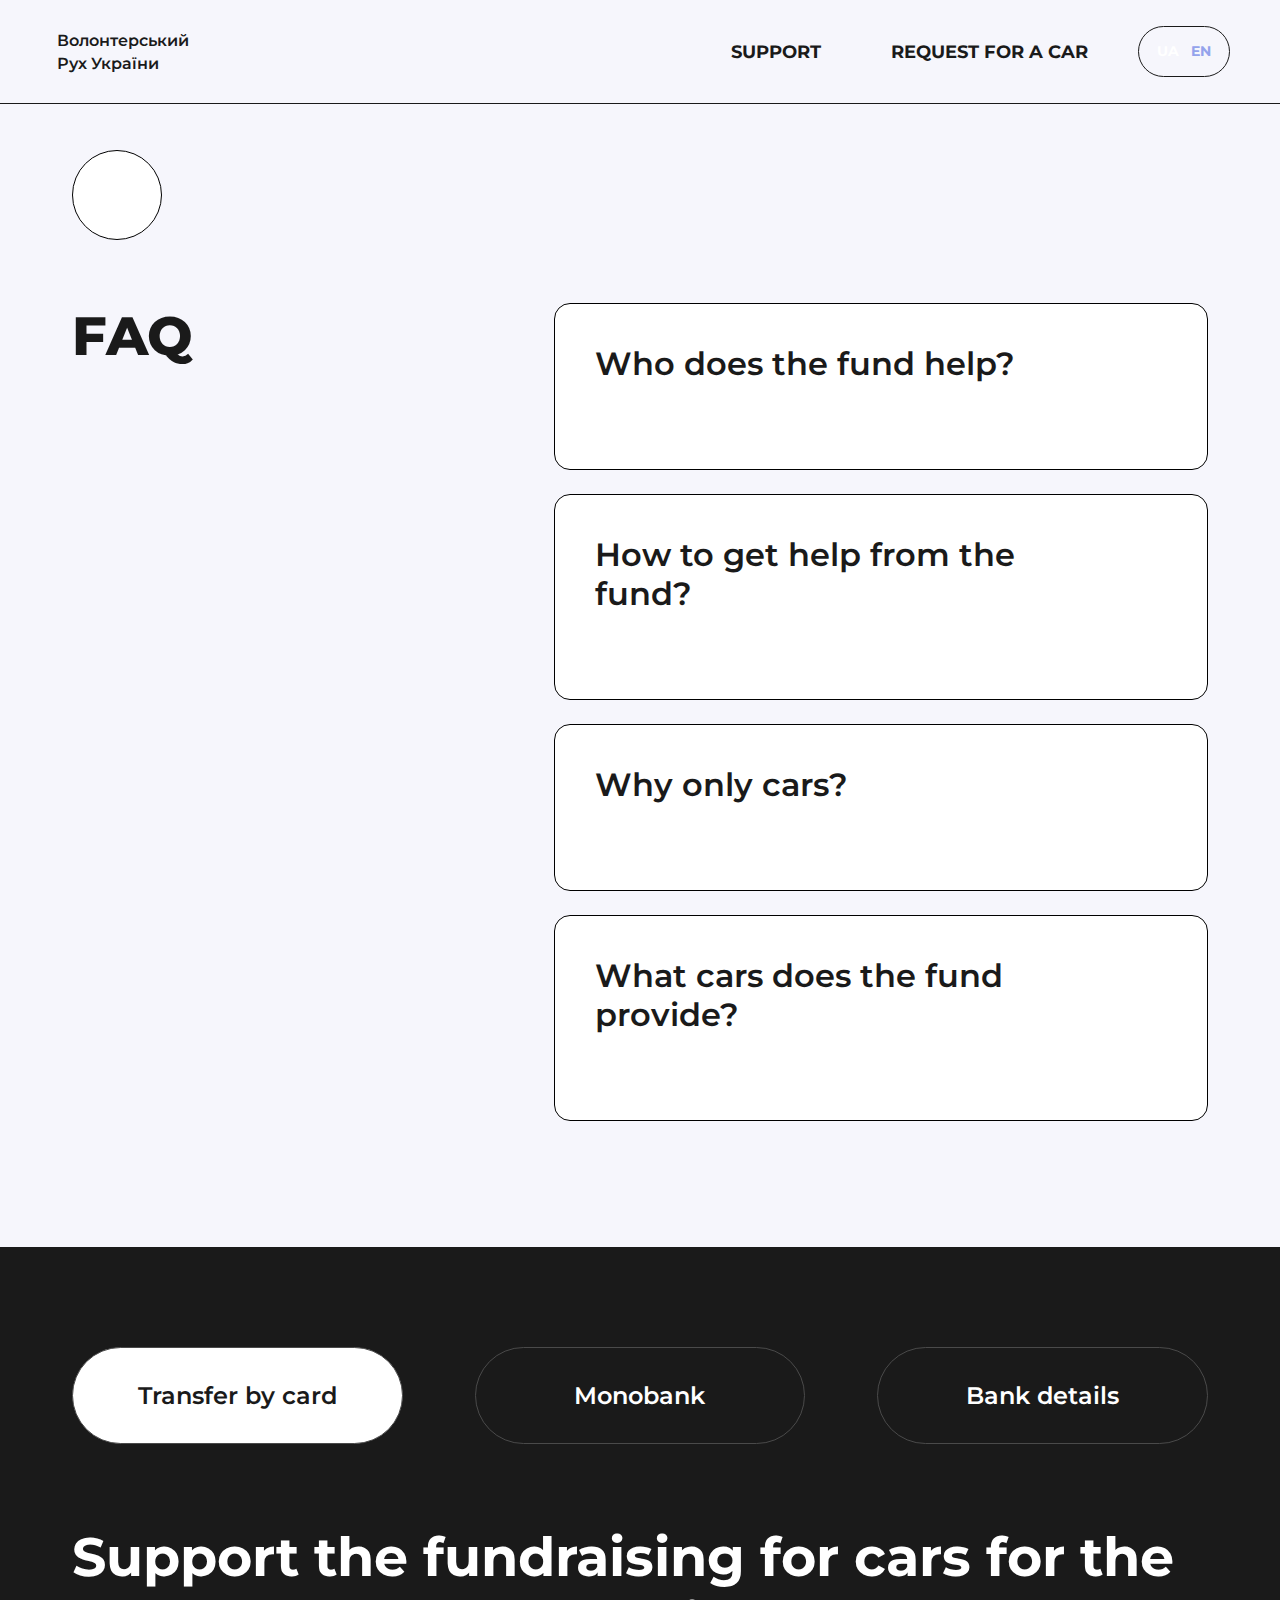
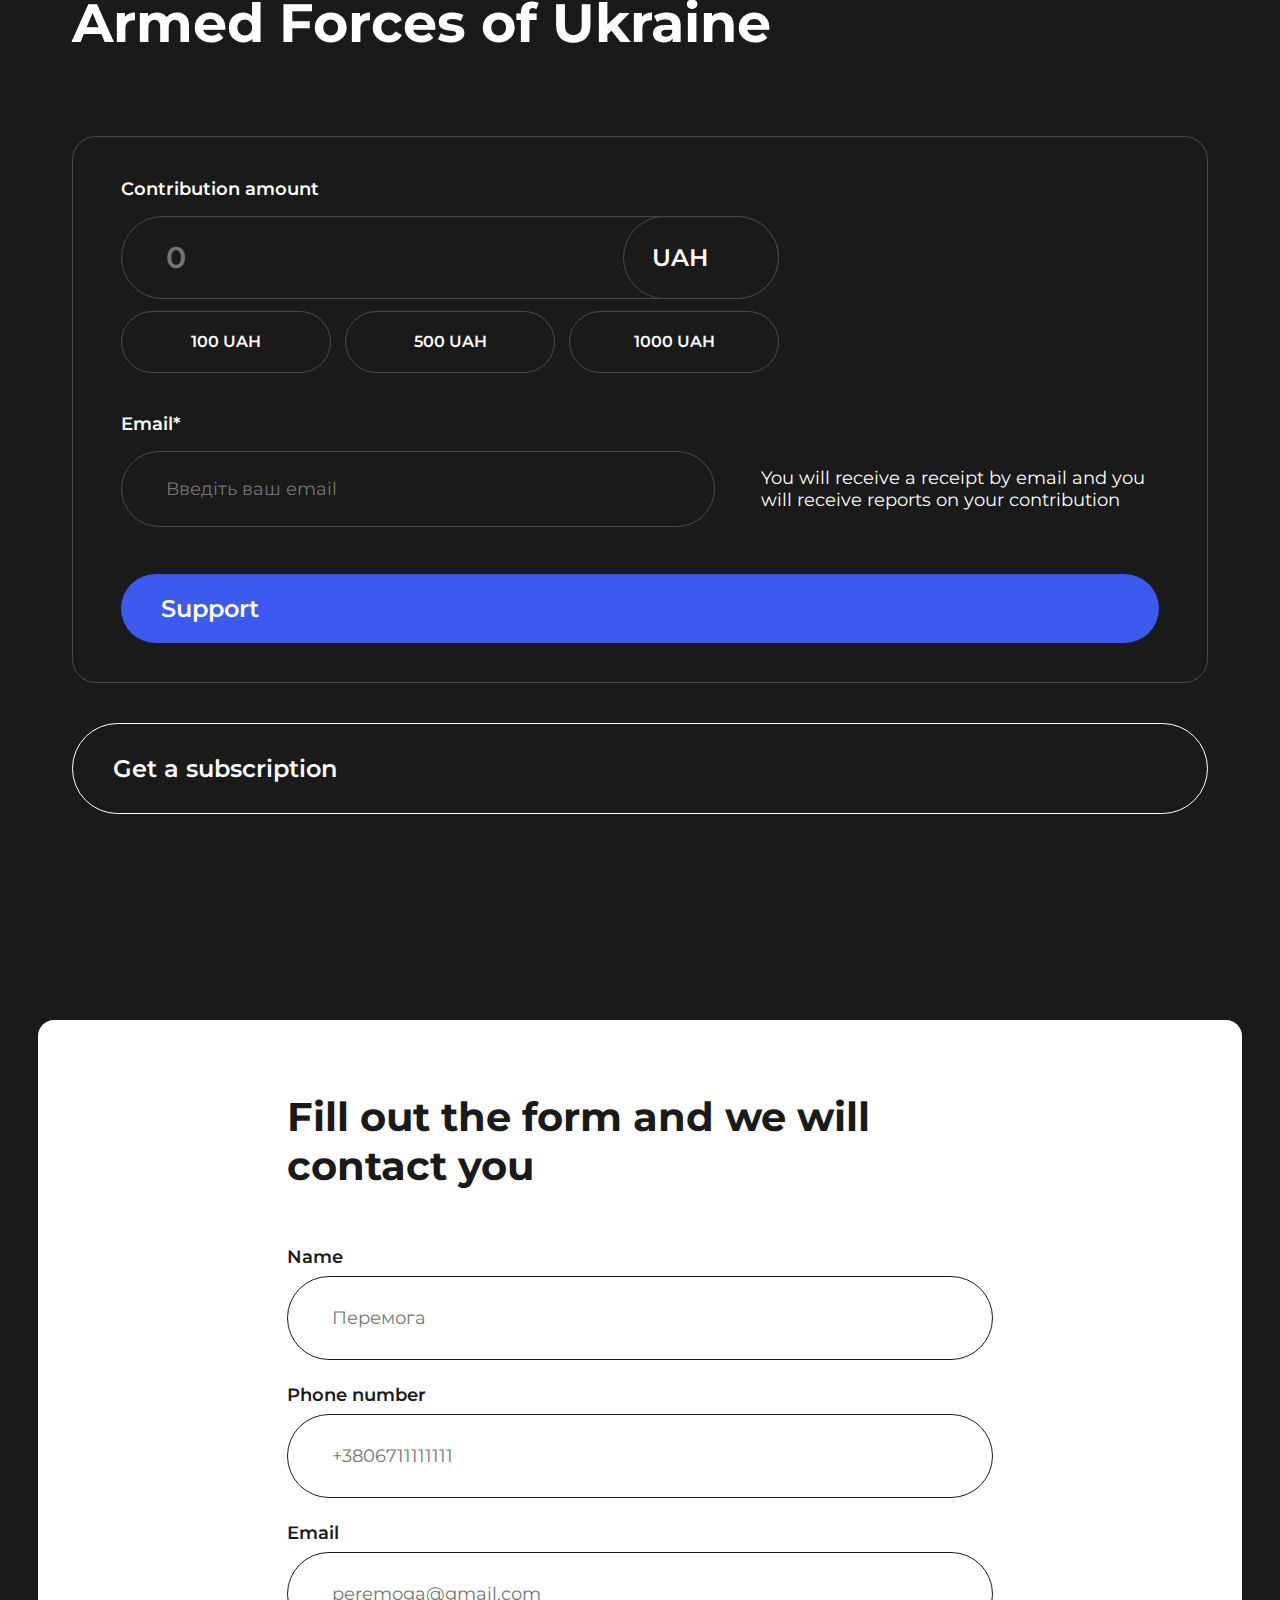
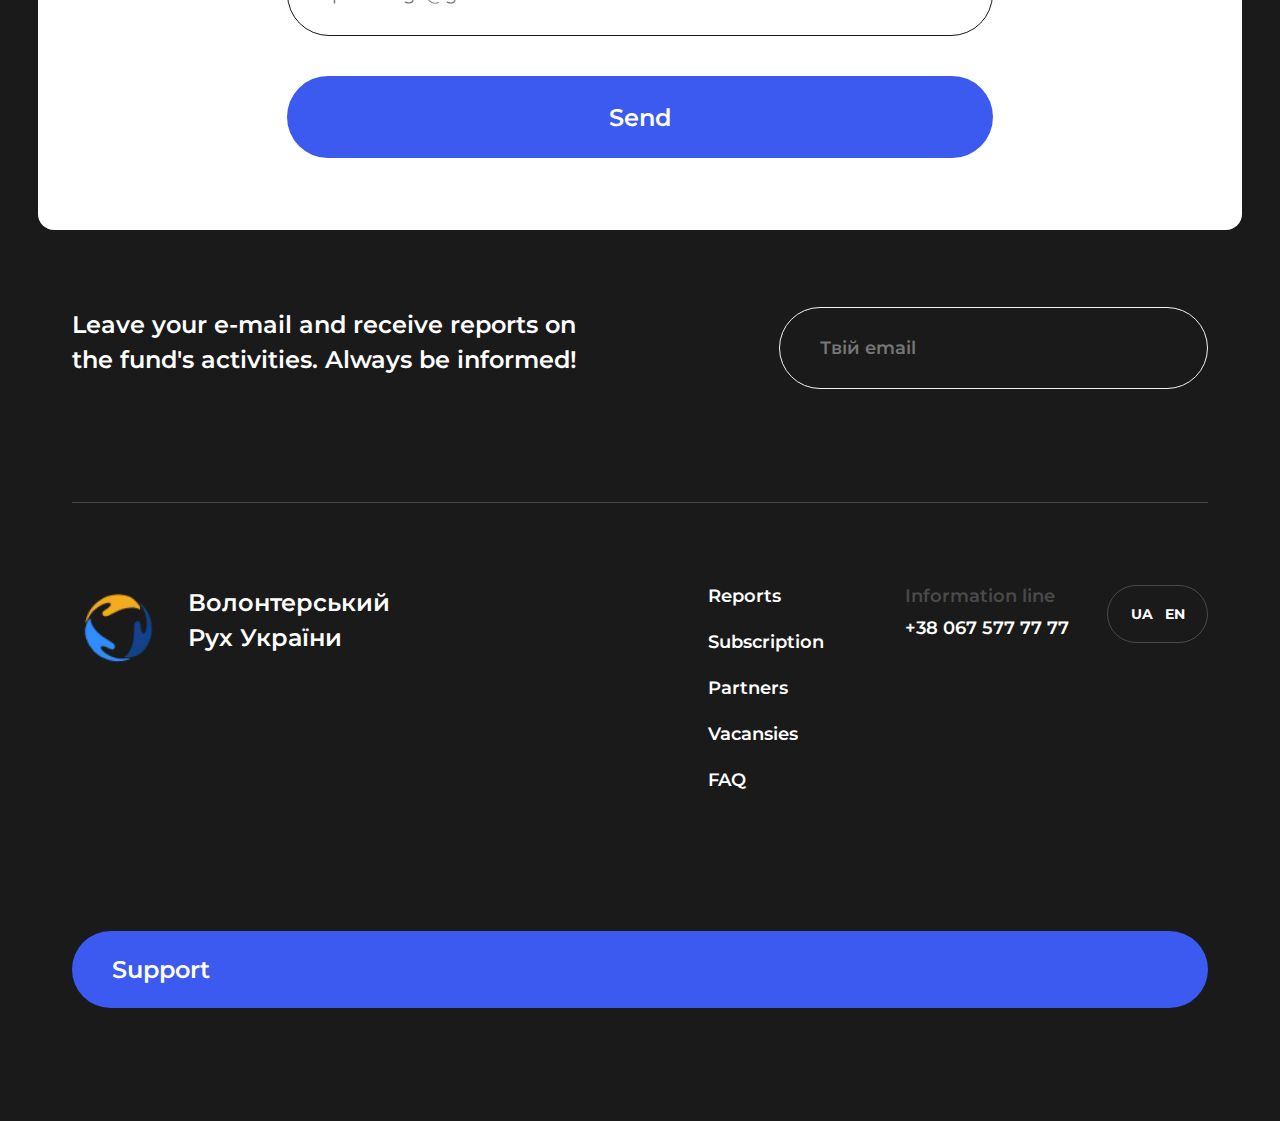
==== help.html @ 3b1e0bbc "Add files via upload" ====
<!DOCTYPE html>
<html lang="ru">

<head>
	<title data-lang="home_page-title">Волонтерський Рух України</title>
	<meta charset="UTF-8">
	<meta name="format-detection" content="telephone=no">
	<!-- <style>body{opacity: 0;}</style> -->
	<link rel="stylesheet" href="css/style.min.css?_v=20230625015823">

	<link rel="shortcut icon" href="logo.ico">
	<meta name="Волонтерський Рух України" content="Волонтерський Рух України, збір коштів на машини для ЗСУ">
	<meta name="viewport" content="width=device-width, initial-scale=1.0">
</head>


<body>
	<div class="wrapper">
		<header class="header-page">
			<div class="header-page__box">
				<div class="header__logo">
					<div class="header__logo-img"><a href="index.html"><picture><source srcset="img/logo.webp" type="image/webp"><img src="img/logo.png" alt=""></picture></a></div>
					<div class="header__logo-text">Волонтерський Рух України</div>
				</div>
				<ul class="header__nav">
					<li class="header__nav-item"><a href="index.html#donat" data-lang="help_page-17">Підтримати</a></li>
					<li class="header__nav-item avto"><a href="index.html#contact-form" data-lang="help_page-18">Запит на авто</a></li>
				</ul>
				<div class="header-page__btns">
					<button class="header__btns-btn header__btns-btn--active" data-btn="ukr">UA</button>
					<button class="header__btns-btn" data-btn="en">EN</button>
				</div>
			</div>
		</header>
		<main class="page">

			<section class="help">
				<div class="help__box">
					<button type="button" class="help__btn"><a href="index.html"><span class="_icon-arrow-left"></span></a></button>
					<div class="help__content">
						<div class="help__title title" data-lang="help_page-1">Часті запитання</div>
						<div data-spollers class="help__items spollers">
							<div class="spollers__item help__items-item">
								<button type="button" data-spoller class="spollers__title help__item-title">
									<p data-lang="help_page-2">Кому допомагає фонд?</p><span class="_icon-arrowicon"></span>
								</button>
								<div class="spollers__body help__item-info">
									<p class="help__item-text" data-lang="help_page-3">Фонд закуповує та передає авто військовим частинам ЗСУ. Також фонд забезпечує сервісний ремонт авто, що видає та надає
										безкоштовний технічний супровід та ремонт для кожного переданого автомобіля на сервісних станціях наших партнерів Української Автомобільної Групи «АВТОКРАФТ».</p>
									<a href="help.html#contact-form" class="help__item-link" data-lang="help_page-4">Подати запит на авто</a>
								</div>
							</div>

							<div class="spollers__item help__items-item">
								<button type="button" data-spoller class="spollers__title help__item-title">
									<p data-lang="help_page-5">Як отримати допомогу від фонду?</p><span class="_icon-arrowicon"></span>
								</button>
								<div class="spollers__body help__item-info">
									<p class="help__item-text" data-lang="help_page-6">Для того щоб отримати автівку для військової частини, вам необхідно заповнити форму зворотнього зв’язку.
										З вами зв’яжуться наші спеціалісти та опрацюють ваш запит</p>
									<a href="help.html#contact-form" class="help__item-link" data-lang="help_page-7">Подати запит на авто</a>
								</div>
							</div>

							<div class="spollers__item help__items-item">
								<button type="button" data-spoller class="spollers__title help__item-title">
									<p data-lang="help_page-8">Чому тільки авто?</p><span class="_icon-arrowicon"></span>
								</button>
								<div class="spollers__body help__item-info">
									<p class="help__item-text" data-lang="help_page-9">Авто відіграють дуже важливу роль на фронті. Завдяки нашим партнерам сервісним центрам, ми не тільки закуповуємо автомобілі,
										ми також проводимо ретельну перевірку їх технічного стану, виправляємо недоліки та перефарбовуємо. </p>
									<p class="help__item-text" data-lang="help_page-10">Для кожного переданого ЗСУ автомобіля ми забезпечуємо безкоштовний технічний супровід та ремонт на сервісних станціях наших
										партнерів Української Автомобільної Групи «АВТОКРАФТ».</p>
									<a href="help.html#donat" class="help__item-link" data-lang="help_page-11">Підтримати</a>
								</div>
							</div>

							<div class="spollers__item help__items-item">
								<button type="button" data-spoller class="spollers__title help__item-title">
									<p data-lang="help_page-12">Які авто надає фонд?</p><span class="_icon-arrowicon"></span>
								</button>
								<div class="spollers__body help__item-info">
									<p class="help__item-text" data-lang="help_page-13">Фонд закуповує позашляховики та мінібуси Hyundai. Наш партнер сервісний центр Hyundai у місті Дніпро видає автомобілі та забезпечує їх технічний супровід. </p>
									<p class="help__item-text" data-lang="help_page-14">В подальшому за вашої підтримки, ми плануємо масшабуватись та задіювати сервісні центри наших партнерів у містах Черкаси та Кропівницький.
										Так ми зможемо допомогти більшій кількості наших військових, забезпечивши іх автомобілями та безкоштовним технічним супровідом. </p>
									<a href="help.html#contact-form" class="help__item-link" data-lang="help_page-15">Подати запит на авто</a>
									<a href="help.html#donat" class="help__item-link" data-lang="help_page-16">Підтримати</a>
								</div>
							</div>
						</div>
					</div>
				</div>
			</section>

			<section class="donat">
				<div class="donat__box">
					<div data-tabs class="donat-tabs" id="donat">
						<nav data-tabs-titles class="donat-tabs__navigation">
							<button type="button" class="donat-tabs__title _tab-active" data-lang="home_page-43">Переказ карткою</button>
							<button type="button" class="donat-tabs__title" data-lang="home_page-44">Mono банка</button>
							<button type="button" class="donat-tabs__title" data-lang="home_page-45">Реквізити</button>
						</nav>
						<h3 class="donat-title title" data-lang="home_page-46">Підтримати збір на авто для ЗСУ</h3>
						<div data-tabs-body class="donat-tabs__content">
							<div class="donat-tabs__body tab">
								<div class="tab__card">
									<div class="tab__card-sum">
										<div class="card-sum">
											<label for="" class="tab__card-label" data-lang="home_page-47">Сума внеску</label>
											<div class="card-sum__donat">
												<div class="card-sum__input">
													<input type="text" placeholder="0" class="input">
													<div class="sum__input form-group">
														<div class="dropdown">
															<button class="sum__input-title btn dropdown__button">UAH </button>
															<span class="_icon-chevron-down sum__input-icon"></span>
															<ul class="sum__valuta hidden">
																<li class="sum__valuta-item dropdown__list-item" data-value="uah">UAH</li>
																<li class="sum__valuta-item dropdown__list-item" data-value="usd">USD</li>
																<li class="sum__valuta-item dropdown__list-item" data-value="eur">EUR</li>
															</ul>
															<input type="text" name="select-category" value="" class="dropdown__item-hidden">
														</div>
													</div>
												</div>
												<div class="card-sum__btns">
													<button type="button" class="card-sum__btn">100 UAH</button>
													<button type="button" class="card-sum__btn">500 UAH</button>
													<button type="button" class="card-sum__btn">1000 UAH</button>
												</div>
											</div>
										</div>
									</div>
									<form class="tab__card-mail">
										<label for="input-email" class="tab__card-label">Email*</label>
										<div class="card-mail">
											<input type="email" class="input" placeholder="Введіть ваш email" id="input-email" name="input-email">
											<div class="card-mail-text" data-lang="home_page-48">Вам надійде квитанція на email та ви будете отримувати звітності по вашому внеску</div>
										</div>
									</form>
									<button type="button" class="tab__card-btn btn-blue"><a data-lang="home_page-49" href="#">Підтримати</a><span class="_icon-arrowicon"></span></button>
								</div>
								<button type="button" class="tab__btn btn" id="subs"><a href="#" data-lang="home_page-50">Оформити підписку</a><span class="_icon-arrowicon"></span> </button>
							</div>

							<div class="donat-tabs__body tab">
								<div class="tab__card">
									<div class="tab__card-sum">
										<button type="button" class="tab__mono-btn btn"><a href="#" data-lang="home_page-51">Mono банка</a><span class="_icon-arrowicon"></span></button>
									</div>
									<form class="tab__card-mail">
										<label for="input-email" class="tab__card-label">Email*</label>
										<div class="card-mail">
											<input type="email" class="input" placeholder="Введіть ваш email" id="input-email" name="input-email">
											<div class="card-mail-text" data-lang="home_page-52">Вам надійде квитанція на email та ви будете отримувати звітності по вашому внеску</div>
										</div>
									</form>

								</div>
								<button type="button" class="tab__btn btn" id="subs"><a href="#" data-lang="home_page-53">Оформити підписку</a><span class="_icon-arrowicon"></span> </button>
							</div>

							<div class="donat-tabs__body tab">
								<div class="tab__card invoice">
									<div class="invoice-title" data-lang="home_page-54">Реквізити в Україні</div>
									<ul class="invoice-list list">
										<li class="list-item"><span class="list-item-title">Отримувач: </span>Благодійний фонд «Волонтерський Рух україни» </li>
										<li class="list-item"><span class="list-item-title">Адреса отримувача: </span>Одеса 65039, пр.Гагаріна, 12а, офіс 110</li>
										<li class="list-item"><span class="list-item-title">ЄДРПОУ: </span> 45019226</li>
										<li class="list-item"><span class="list-item-title">IBAN UAH:</span></li>
										<li class="list-item">
											<span class="list-item-title bank">АТ КБ «ПРИВАТБАНК»</span>
											<div class="list-item-text"> UA633052990000026005014933699<span class="_icon-copy"></span></div>
										</li>
										<li class="list-item">
											<span class="list-item-title bank">АТ «Універсал банк»</span>
											<div class="list-item-text">UA103220010000026004170000618 <span class="_icon-copy"></span></div>
										</li>
										<li class="list-item">
											<span class="list-item-title bank">АТ «ПУМБ»</span>
											<div class="list-item-text">UA873348510000000026000204673
												<span class="_icon-copy"></span>
											</div>
										</li>
									</ul>
								</div>

								<div class="tab__card invoice">
									<div class="invoice-title" data-lang="home_page-55">Перекази в іноземній валюті</div>
									<ul class="invoice-list list">
										<li class="list-item"><span class="list-item-title">Account holder: </span> CHARITABLE FUND "VOLUNTEER MOVEMENT OF UKRAINE" </li>
										<li class="list-item"><span class="list-item-title">Account holder address: </span> 110 office,12А Gagarina avenue, Odesa, 65039, Ukraine</li>
										<li class="list-item">
											<span class="list-item-title">IBAN: </span>
											<div class="list-item-text">UA443052990000026006034918626 <span class="_icon-copy"></span></div>
										</li>
										<li class="list-item"><span class="list-item-title">Bank name: </span>JSC CB "PRIVATBANK"</li>
										<li class="list-item"><span class="list-item-title">Bank address: </span>1D HRUSHEVSKOHO STR., KYIV, 01001, UKRAINE</li>
										<li class="list-item"><span class="list-item-title">SWIFT: </span>PBANUA2X</li>
									</ul>
								</div>

							</div>
						</div>
					</div>
				</div>
			</section>


			<section class="contact-form">
				<div class="contact-form__box" id="contact-form">
					<div class="contact-form__title" data-lang="home_page-56">Заповнюйте форму і ми з вами зв’яжемось</div>
					<div class="contact-form__content">
						<div class="contact-form__item contact-item">
							<label for="" class="tab__card-label contact-item__label" data-lang="home_page-57">Ім’я</label>
							<input type="text" placeholder="Перемога" class="contact-item__input input" name="contact-item__name">
						</div>
						<div class="contact-form__item contact-item">
							<label for="" class="tab__card-label contact-item__label" data-lang="home_page-58">Номер телефону</label>
							<input type="tel" placeholder="+3806711111111" class="contact-item__input input" name="contact-item__tel">
						</div>
						<div class="contact-form__item contact-item">
							<label for="" class="tab__card-label contact-item__label">Email</label>
							<input type="email" placeholder="peremoga@gmail.com" class="contact-item__input input" name="contact-item__email">
						</div>
					</div>
					<button type="button" class="contact-form__btn" data-modal data-lang="home_page-59">Надіслати</button>
				</div>
			</section>
		</main>
		<footer class="footer">
			<div class="footer__box">
				<div class="footer__form" id="report">
					<div class="footer__form-text" data-lang="home_page-60">Залишай свою електронну пошту та отримуй звітність про діяльність фонду. Будь завжди в курсі !</div>
					<form class="footer__form-input">
						<input autocomplete="off" type="email" name="form-footer" data-error="Помилка" placeholder="Твій email" class="input">
						<button type="button" class="footer__form-btn"><span class="_icon-arrowicon"></span></button>
					</form>
				</div>
				<div class="footer__content">
					<div class="footer__logo">
						<div class="footer__logo-img"><a href="index.html"><picture><source srcset="img/logo1.webp" type="image/webp"><img src="img/logo1.png" alt="логотип Волонтерський Рух України"></picture></a></div>
						<div class="footer__logo-text">Волонтерський Рух України</div>
					</div>
					<div class="footer__lists">
						<ul class="footer__list">
							<li class="footer__list-item"><a data-lang="home_page-61" href="index.html#report">Звітність</a></li>
							<li class="footer__list-item"><a data-lang="home_page-62" href="index.html#subs">Підписка</a></li>
							<li class="footer__list-item"><a data-lang="home_page-63" href="partners.html">Партнери</a></li>
							<li class="footer__list-item"><a data-lang="home_page-64" href="vacancy.html">Вакансії</a></li>
							<li class="footer__list-item"><a data-lang="home_page-65" href="help.html">Часті запитання</a> </li>
						</ul>
						<ul class="footer__list">
							<li class="footer__list-info" data-lang="home_page-66">Інформаційна лінія</li>
							<li class="footer__list-tel">+38 067 577 77 77</li>
						</ul>
					</div>
					<div class="footer__btns btn">
						<button class="footer__btns-btn header__btns-btn--active" data-btn="ukr">UA</button>
						<button class="footer__btns-btn" data-btn="en">EN</button>
					</div>
				</div>
				<button class="footer__btn-main btn"><a data-lang="home_page-67" href="index.html#donat">Підтримати</a><span class="_icon-arrowicon"></span></button>
			</div>
		</footer>
	</div>





	<div class="modal">
		<div class="modal__wrapper">
			<button data-close type="button" class="modal__close">&times;</button>
			<!---<div data-close class="modal__close">&times;</div>--->
			<div class="modal__text">
				<p data-lang="home_page-68">Дякуємо, що залишили запит на нашому сайті. Очікуйте, найближчим часом з вами зв’яжуться.</p>
				<p data-lang="home_page-69">Все буде Україна!</p>
			</div>
			<button data-close type="button" class="modal__btn btn-blue"><a href="index.html#donat" data-lang="home_page-70">Підтримати збір</a><span class="_icon-arrowicon"></span></button>
		</div>
	</div>
	<script src="js/app.min.js?_v=20230625015823"></script>
</body>

</html>
---- css/style.min.css ----
@charset "UTF-8";@import url(https://fonts.googleapis.com/css?family=Montserrat:regular,500,600,700,800,900);@font-face{font-family:icomoon;font-display:swap;src:url(../fonts/icomoon.woff2) format("woff2"),url(../fonts/icomoon.woff) format("woff");font-weight:400;font-style:normal}[class*=_icon-]:before{font-family:icomoon;font-style:normal;font-weight:400;font-variant:normal;text-transform:none;line-height:1;-webkit-font-smoothing:antialiased;-moz-osx-font-smoothing:grayscale}[class*=_icon-]:before{display:block}@font-face{font-family:icomoon;src:url(fonts/icomoon.eot?kvaiyr);src:url(fonts/icomoon.eot?kvaiyr#iefix) format("embedded-opentype"),url(fonts/icomoon.ttf?kvaiyr) format("truetype"),url(fonts/icomoon.woff?kvaiyr) format("woff"),url(fonts/icomoon.svg?kvaiyr#icomoon) format("svg");font-weight:400;font-style:normal;font-display:block}[class*=" icon-"],[class^=icon-]{font-family:icomoon!important;speak:never;font-style:normal;font-weight:400;font-variant:normal;text-transform:none;line-height:1;-webkit-font-smoothing:antialiased;-moz-osx-font-smoothing:grayscale}._icon-arrow-left:before{content:"\e907";font-weight:600;font-size:40px}._icon-map-icon .path1:before{content:"\e905";color:#212121}._icon-map-icon .path2:before{content:"\e906";margin-left:-.900390625em;color:#fff}._icon-arrow-right:before{content:"\e903";font-weight:600;font-size:40px}._icon-copy:before{content:"\e904";color:#3c59f0}._icon-chevron-down:before{content:"\e902"}._icon-arrowicon:before{content:"\e900";font-size:28px;font-weight:600;pointer-events:none}*{padding:0;margin:0;border:0}*,:after,:before{-webkit-box-sizing:border-box;box-sizing:border-box}body,html{height:100%;min-width:320px}body{color:#1a1a1a;line-height:1;font-family:Montserrat;font-size:1.25rem;-ms-text-size-adjust:100%;-moz-text-size-adjust:100%;-webkit-text-size-adjust:100%;-webkit-font-smoothing:antialiased;-moz-osx-font-smoothing:grayscale}button,input,textarea{font-family:Montserrat;font-size:inherit}button{cursor:pointer;color:inherit;background-color:inherit}a{color:inherit}a:link,a:visited{text-decoration:none}a:hover{text-decoration:none}ul li{list-style:none}img{vertical-align:top}h1,h2,h3,h4,h5,h6{font-weight:inherit;font-size:inherit}.lock body{overflow:hidden;-ms-touch-action:none;touch-action:none}.wrapper{min-height:100%;display:-webkit-box;display:-ms-flexbox;display:flex;-webkit-box-orient:vertical;-webkit-box-direction:normal;-ms-flex-direction:column;flex-direction:column;overflow:hidden}.wrapper>main{-webkit-box-flex:1;-ms-flex:1 1 auto;flex:1 1 auto}.wrapper>*{min-width:0}[class*=__container]{max-width:73.125rem;-webkit-box-sizing:content-box;box-sizing:content-box;margin:0 auto;padding:0 .9375rem}.tabs__navigation{display:-webkit-box;display:-ms-flexbox;display:flex}.tabs__title{border:1px solid #eee;padding:.625rem .9375rem;border-radius:.3125rem}.tabs__title._tab-active{border:1px solid #000}.tabs__content{border:1px solid #eee;padding:.625rem .9375rem}[class*=-ibg]{position:relative}[class*=-ibg] img{position:absolute;width:100%;height:100%;top:0;left:0;-o-object-fit:cover;object-fit:cover}[class*=-ibg_contain] img{-o-object-fit:contain;object-fit:contain}.btn{border-radius:72px;display:-webkit-box;display:-ms-flexbox;display:flex;-webkit-box-pack:justify;-ms-flex-pack:justify;justify-content:space-between;-webkit-box-align:center;-ms-flex-align:center;align-items:center}.btn a{width:100%;font-weight:600;text-align:left;display:block}.btn img{display:block}.btn-blue{padding:20px 40px;border-radius:72px;display:-webkit-box;display:-ms-flexbox;display:flex;-webkit-box-pack:justify;-ms-flex-pack:justify;justify-content:space-between;-webkit-box-align:center;-ms-flex-align:center;align-items:center;background-color:#3c59f0;color:#fff;-webkit-transition:all ease .3s;-o-transition:all ease .3s;transition:all ease .3s}.btn-blue:hover{background:#fff;border:1px solid #3c59f0;color:#3c59f0}.btn-blue a{width:100%;text-align:left;font-weight:600;display:block}.btn-blue img{display:block}.input{background-color:#1a1a1a;border:1px solid #f3f3f3;border-radius:4.5rem;font-weight:600;font-size:1.125rem;line-height:1.375rem;color:#4a4a4a}.input:focus{border-color:#fff;color:#fff}.contact-item__input:focus{color:#3c59f0}.text{font-weight:500;font-size:24px;line-height:35px}.title{font-weight:700;line-height:66px}@supports (font-size:clamp(2.25rem ,1.8409090909rem + 2.0454545455vw ,3.375rem)){.title{font-size:clamp(2.25rem ,1.8409090909rem + 2.0454545455vw ,3.375rem)}}@supports not (font-size:clamp(2.25rem ,1.8409090909rem + 2.0454545455vw ,3.375rem)){.title{font-size:calc(2.25rem + 1.125 * (100vw - 20rem)/ 55)}}.hidden{display:none}.header{z-index:2;color:#fff}.header__box{max-width:1440px;height:104px;margin:0 auto;display:-ms-grid;display:grid;-ms-grid-columns:26.2% 58.8% 15%;grid-template-columns:26.2% 58.8% 15%;-webkit-box-align:center;-ms-flex-align:center;align-items:center;border-bottom:1px solid #fff}.header__logo{display:-webkit-box;display:-ms-flexbox;display:flex;-webkit-box-align:center;-ms-flex-align:center;align-items:center}@supports (padding-left:clamp(0.625rem ,-1.1940298507rem + 4.8507462687vw ,4.6875rem)){.header__logo{padding-left:clamp(.625rem ,-1.1940298507rem + 4.8507462687vw ,4.6875rem)}}@supports not (padding-left:clamp(0.625rem ,-1.1940298507rem + 4.8507462687vw ,4.6875rem)){.header__logo{padding-left:calc(.625rem + 4.0625 * (100vw - 37.5rem)/ 83.75)}}.header__logo-text{width:9.5625rem;margin-left:.875rem;font-weight:600;font-size:1rem;line-height:1.4375rem}.header__btns{display:-webkit-box;display:-ms-flexbox;display:flex;border:1px solid #fff;border-radius:32px;-ms-grid-column-align:center;justify-self:center;padding:1rem 1.125rem;gap:12px}.header__btns-btn{font-weight:700;font-size:.875rem;line-height:1.0625rem;color:#94a3ec}.header__nav{display:-webkit-inline-box;display:-ms-inline-flexbox;display:inline-flex;-ms-grid-column-align:end;justify-self:end;gap:4.375rem}.header__nav-item{font-weight:700;font-size:1.125rem;line-height:1.375rem;text-transform:uppercase}.header__btns-btn--active{color:#fff}.footer{background-color:#1a1a1a}.footer__box{max-width:1440px;margin:0 auto;color:#fff}@supports (padding-left:clamp(1.5rem ,0.4090909091rem + 5.4545454545vw ,4.5rem)){.footer__box{padding-left:clamp(1.5rem ,.4090909091rem + 5.4545454545vw ,4.5rem)}}@supports not (padding-left:clamp(1.5rem ,0.4090909091rem + 5.4545454545vw ,4.5rem)){.footer__box{padding-left:calc(1.5rem + 3 * (100vw - 20rem)/ 55)}}@supports (padding-right:clamp(1.5rem ,0.4090909091rem + 5.4545454545vw ,4.5rem)){.footer__box{padding-right:clamp(1.5rem ,.4090909091rem + 5.4545454545vw ,4.5rem)}}@supports not (padding-right:clamp(1.5rem ,0.4090909091rem + 5.4545454545vw ,4.5rem)){.footer__box{padding-right:calc(1.5rem + 3 * (100vw - 20rem)/ 55)}}@supports (padding-bottom:clamp(4.375rem ,3.3977272727rem + 4.8863636364vw ,7.0625rem)){.footer__box{padding-bottom:clamp(4.375rem ,3.3977272727rem + 4.8863636364vw ,7.0625rem)}}@supports not (padding-bottom:clamp(4.375rem ,3.3977272727rem + 4.8863636364vw ,7.0625rem)){.footer__box{padding-bottom:calc(4.375rem + 2.6875 * (100vw - 20rem)/ 55)}}.footer__form{padding-bottom:7.0625rem;display:-webkit-box;display:-ms-flexbox;display:flex;-webkit-box-pack:justify;-ms-flex-pack:justify;justify-content:space-between;border-bottom:1px solid #4a4a4a}@supports (gap:clamp(1.875rem ,-5.2875rem + 19.1vw ,13.8125rem)){.footer__form{gap:clamp(1.875rem ,-5.2875rem + 19.1vw ,13.8125rem)}}@supports not (gap:clamp(1.875rem ,-5.2875rem + 19.1vw ,13.8125rem)){.footer__form{gap:calc(1.875rem + 11.9375 * (100vw - 37.5rem)/ 62.5)}}.footer__form-text{max-width:547px;font-weight:600;font-size:1.5rem;line-height:2.1875rem;-webkit-box-flex:1;-ms-flex:1 60%;flex:1 60%}.footer__form-input{-webkit-box-flex:1;-ms-flex:1 40%;flex:1 40%;-ms-flex-item-align:end;-ms-grid-row-align:end;align-self:end;position:relative}.footer__form-input input{width:100%;padding:1.8125rem 0 1.8125rem 2.5rem}.footer__form-btn{position:absolute;top:25px;right:32px}.footer__content{margin-top:82px;margin-bottom:116px;display:-ms-grid;display:grid;-ms-grid-columns:56% 31.8% auto;grid-template-columns:56% 31.8% auto}.footer__logo{display:-webkit-box;display:-ms-flexbox;display:flex}.footer__logo-text{width:12.75rem;margin-left:1.5625rem;font-weight:600;font-size:1.5rem;line-height:2.1875rem}.footer__logo-img{width:5.6875rem}.footer__logo-img img{width:100%}.footer__lists{display:-webkit-box;display:-ms-flexbox;display:flex;-webkit-box-pack:justify;-ms-flex-pack:justify;justify-content:space-between}.footer__list{font-weight:600;font-size:1.125rem;line-height:1.375rem}.footer__list-item{margin-bottom:1.5rem}.footer__list-info{margin-bottom:10px;color:#4a4a4a}.footer__btns{width:101px;height:58px;border:1px solid #4a4a4a;-webkit-box-pack:center;-ms-flex-pack:center;justify-content:center;gap:12px;-ms-grid-column-align:end;justify-self:end}.footer__btns-btn{font-weight:700;font-size:14px;line-height:17px;text-transform:uppercase}.footer__btn-main{width:100%;padding:24px 40px;background-color:#3c59f0;font-size:24px;line-height:29px;-webkit-transition:all ease .3s;-o-transition:all ease .3s;transition:all ease .3s}.footer__btn-main:hover{background:#fff;border:1px solid #3c59f0;color:#3c59f0}.main{background:-webkit-gradient(linear,left top,left bottom,from(#3c59f0),color-stop(68.13%,#a9b6f7),to(#ffe895));background:-o-linear-gradient(top,#3c59f0 0,#a9b6f7 68.13%,#ffe895 100%);background:linear-gradient(180deg,#3c59f0 0,#a9b6f7 68.13%,#ffe895 100%);margin-top:-104px;color:#fff}.main__box{max-width:1440px;margin:0 auto;padding-top:166px;padding-bottom:160px}@supports (padding-left:clamp(1.5rem ,0.4090909091rem + 5.4545454545vw ,4.5rem)){.main__box{padding-left:clamp(1.5rem ,.4090909091rem + 5.4545454545vw ,4.5rem)}}@supports not (padding-left:clamp(1.5rem ,0.4090909091rem + 5.4545454545vw ,4.5rem)){.main__box{padding-left:calc(1.5rem + 3 * (100vw - 20rem)/ 55)}}@supports (padding-right:clamp(1.5rem ,0.4090909091rem + 5.4545454545vw ,4.5rem)){.main__box{padding-right:clamp(1.5rem ,.4090909091rem + 5.4545454545vw ,4.5rem)}}@supports not (padding-right:clamp(1.5rem ,0.4090909091rem + 5.4545454545vw ,4.5rem)){.main__box{padding-right:calc(1.5rem + 3 * (100vw - 20rem)/ 55)}}.main__title{font-weight:800;margin:62px 0 28px;text-transform:uppercase;-webkit-animation-name:first;animation-name:first;-webkit-animation-duration:2s;animation-duration:2s;-webkit-animation-timing-function:ease;animation-timing-function:ease;position:relative}@supports (font-size:clamp(3.375rem ,1.9204545455rem + 7.2727272727vw ,7.375rem)){.main__title{font-size:clamp(3.375rem ,1.9204545455rem + 7.2727272727vw ,7.375rem)}}@supports not (font-size:clamp(3.375rem ,1.9204545455rem + 7.2727272727vw ,7.375rem)){.main__title{font-size:calc(3.375rem + 4 * (100vw - 20rem)/ 55)}}@supports (line-height:clamp(4.125rem ,2.3522727273rem + 8.8636363636vw ,9rem)){.main__title{line-height:clamp(4.125rem ,2.3522727273rem + 8.8636363636vw ,9rem)}}@supports not (line-height:clamp(4.125rem ,2.3522727273rem + 8.8636363636vw ,9rem)){.main__title{line-height:calc(4.125rem + 4.875 * (100vw - 20rem)/ 55)}}.main__content{max-width:1296px;margin:0 auto;display:-ms-grid;display:grid;-ms-grid-columns:1fr 1fr;grid-template-columns:1fr 1fr}.main__info{font-weight:600;font-size:28px;line-height:37px;display:-ms-grid;display:grid}.main__info-text{font-weight:600;font-size:28px;line-height:37px;-webkit-animation-name:second;animation-name:second;-webkit-animation-duration:2s;animation-duration:2s;-webkit-animation-timing-function:ease;animation-timing-function:ease;position:relative}.main__info-btn{-ms-flex-item-align:end;-ms-grid-row-align:end;align-self:end;text-align:start;padding:1.6875rem 2.5rem;background-color:#1a1a1a}.main__info-btn:hover{background:#f6f6fc;color:#3c59f0}.main__info-btn a{font-size:1.625rem;line-height:2rem}.main__img{max-width:609px;margin-top:6.875rem;margin-left:-114px}.main__img img{width:100%;opacity:.2}@-webkit-keyframes first{0%{left:-100%}100%{left:0}}@keyframes first{0%{left:-100%}100%{left:0}}@-webkit-keyframes second{0%{right:-100%}100%{right:0}}@keyframes second{0%{right:-100%}100%{right:0}}.info{margin-top:-37px;background:#f6f6fc;border-radius:40px 40px 0 0}.info__box{max-width:1440px;margin:0 auto;font-weight:500;line-height:37px;display:-webkit-box;display:-ms-flexbox;display:flex;-webkit-box-pack:justify;-ms-flex-pack:justify;justify-content:space-between}@supports (padding-left:clamp(1.5rem ,0.4090909091rem + 5.4545454545vw ,4.5rem)){.info__box{padding-left:clamp(1.5rem ,.4090909091rem + 5.4545454545vw ,4.5rem)}}@supports not (padding-left:clamp(1.5rem ,0.4090909091rem + 5.4545454545vw ,4.5rem)){.info__box{padding-left:calc(1.5rem + 3 * (100vw - 20rem)/ 55)}}@supports (padding-right:clamp(1.5rem ,0.4090909091rem + 5.4545454545vw ,4.5rem)){.info__box{padding-right:clamp(1.5rem ,.4090909091rem + 5.4545454545vw ,4.5rem)}}@supports not (padding-right:clamp(1.5rem ,0.4090909091rem + 5.4545454545vw ,4.5rem)){.info__box{padding-right:calc(1.5rem + 3 * (100vw - 20rem)/ 55)}}@supports (padding-top:clamp(4rem ,1.2954545455rem + 13.5227272727vw ,11.4375rem)){.info__box{padding-top:clamp(4rem ,1.2954545455rem + 13.5227272727vw ,11.4375rem)}}@supports not (padding-top:clamp(4rem ,1.2954545455rem + 13.5227272727vw ,11.4375rem)){.info__box{padding-top:calc(4rem + 7.4375 * (100vw - 20rem)/ 55)}}@supports (padding-bottom:clamp(5.375rem ,2.7159090909rem + 13.2954545455vw ,12.6875rem)){.info__box{padding-bottom:clamp(5.375rem ,2.7159090909rem + 13.2954545455vw ,12.6875rem)}}@supports not (padding-bottom:clamp(5.375rem ,2.7159090909rem + 13.2954545455vw ,12.6875rem)){.info__box{padding-bottom:calc(5.375rem + 7.3125 * (100vw - 20rem)/ 55)}}@supports (font-size:clamp(1rem ,0.8181818182rem + 0.9090909091vw ,1.5rem)){.info__box{font-size:clamp(1rem ,.8181818182rem + .9090909091vw ,1.5rem)}}@supports not (font-size:clamp(1rem ,0.8181818182rem + 0.9090909091vw ,1.5rem)){.info__box{font-size:calc(1rem + .5 * (100vw - 20rem)/ 55)}}.info__name-title{max-width:636px;margin-bottom:56px;font-weight:800}@supports (font-size:clamp(2.25rem ,1.8409090909rem + 2.0454545455vw ,3.375rem)){.info__name-title{font-size:clamp(2.25rem ,1.8409090909rem + 2.0454545455vw ,3.375rem)}}@supports not (font-size:clamp(2.25rem ,1.8409090909rem + 2.0454545455vw ,3.375rem)){.info__name-title{font-size:calc(2.25rem + 1.125 * (100vw - 20rem)/ 55)}}@supports (line-height:clamp(2.75rem ,2.25rem + 2.5vw ,4.125rem)){.info__name-title{line-height:clamp(2.75rem ,2.25rem + 2.5vw ,4.125rem)}}@supports not (line-height:clamp(2.75rem ,2.25rem + 2.5vw ,4.125rem)){.info__name-title{line-height:calc(2.75rem + 1.375 * (100vw - 20rem)/ 55)}}.info__about{max-width:526px}.info__about-btn{width:100%;margin-top:64px}.partners{background-color:#1a1a1a}.partners__box{max-width:1440px;margin:0 auto;color:#fff;padding-top:83px}@supports (padding-left:clamp(1.5rem ,0.4090909091rem + 5.4545454545vw ,4.5rem)){.partners__box{padding-left:clamp(1.5rem ,.4090909091rem + 5.4545454545vw ,4.5rem)}}@supports not (padding-left:clamp(1.5rem ,0.4090909091rem + 5.4545454545vw ,4.5rem)){.partners__box{padding-left:calc(1.5rem + 3 * (100vw - 20rem)/ 55)}}@supports (padding-right:clamp(1.5rem ,0.4090909091rem + 5.4545454545vw ,4.5rem)){.partners__box{padding-right:clamp(1.5rem ,.4090909091rem + 5.4545454545vw ,4.5rem)}}@supports not (padding-right:clamp(1.5rem ,0.4090909091rem + 5.4545454545vw ,4.5rem)){.partners__box{padding-right:calc(1.5rem + 3 * (100vw - 20rem)/ 55)}}.partners__list{margin-top:64px;padding-bottom:124px;display:-ms-grid;display:grid;gap:24px;-ms-grid-columns:(minmax(200px,636px))[2];grid-template-columns:repeat(2,minmax(200px,636px));border-bottom:1px solid #4a4a4a}.partners__list-item{height:245px;width:100%}.partners__list-btn{padding:20px 40px;-ms-flex-item-align:end;-ms-grid-row-align:end;align-self:end;background-color:#fff;color:#1a1a1a;font-weight:600;font-size:24px;line-height:29px}.partners__list-btn:hover{background:#1a1a1a;border:1px solid #fff;color:#fff}.item-list{max-width:636px;font-weight:400;font-size:20px;line-height:24px;border:1px solid #a9a9a9;border-radius:24px;padding:40px 0 40px 40px;display:-ms-grid;display:grid;-ms-flex-line-pack:justify;align-content:space-between;-webkit-transition:all ease-in .3s;-o-transition:all ease-in .3s;transition:all ease-in .3s}.item-list:hover{background-color:#fff;color:#1a1a1a;-webkit-box-shadow:3px 3px 5px 2px rgba(238,241,243,.2);box-shadow:3px 3px 5px 2px rgba(238,241,243,.2)}.item-list:hover .item-list-place::before{content:"";background-image:url(../img/map-blk.svg);width:18px;height:20px;position:absolute;top:0;left:0}.item-list-title{margin-top:8px;font-weight:600;font-size:24px;line-height:29px}.item-list-place{position:relative;padding-left:22px;margin-top:12px}.item-list-place::before{content:"";background-image:url(../img/map-pin.svg);width:18px;height:20px;position:absolute;top:0;left:0}.cars{background-color:#1a1a1a}.cars__box{max-width:1440px;margin:0 auto;color:#fff}@supports (padding-left:clamp(1.5rem ,0.4090909091rem + 5.4545454545vw ,4.5rem)){.cars__box{padding-left:clamp(1.5rem ,.4090909091rem + 5.4545454545vw ,4.5rem)}}@supports not (padding-left:clamp(1.5rem ,0.4090909091rem + 5.4545454545vw ,4.5rem)){.cars__box{padding-left:calc(1.5rem + 3 * (100vw - 20rem)/ 55)}}@supports (padding-right:clamp(1.5rem ,0.4090909091rem + 5.4545454545vw ,4.5rem)){.cars__box{padding-right:clamp(1.5rem ,.4090909091rem + 5.4545454545vw ,4.5rem)}}@supports not (padding-right:clamp(1.5rem ,0.4090909091rem + 5.4545454545vw ,4.5rem)){.cars__box{padding-right:calc(1.5rem + 3 * (100vw - 20rem)/ 55)}}@supports (padding-top:clamp(4rem ,1.7272727273rem + 11.3636363636vw ,10.25rem)){.cars__box{padding-top:clamp(4rem ,1.7272727273rem + 11.3636363636vw ,10.25rem)}}@supports not (padding-top:clamp(4rem ,1.7272727273rem + 11.3636363636vw ,10.25rem)){.cars__box{padding-top:calc(4rem + 6.25 * (100vw - 20rem)/ 55)}}.cars__title{max-width:924px;margin-bottom:56px}.car{padding:56px 0;border-top:1px solid #4a4a4a;display:-webkit-box;display:-ms-flexbox;display:flex;-webkit-box-pack:justify;-ms-flex-pack:justify;justify-content:space-between}.car__content{max-width:347px;width:100%;display:-ms-grid;display:grid;-ms-flex-line-pack:justify;align-content:space-between}.car__title{font-weight:600;line-height:49px}@supports (font-size:clamp(1.5rem ,1.1363636364rem + 1.8181818182vw ,2.5rem)){.car__title{font-size:clamp(1.5rem ,1.1363636364rem + 1.8181818182vw ,2.5rem)}}@supports not (font-size:clamp(1.5rem ,1.1363636364rem + 1.8181818182vw ,2.5rem)){.car__title{font-size:calc(1.5rem + 1 * (100vw - 20rem)/ 55)}}.car__img{max-width:635px;-webkit-box-flex:0;-ms-flex:0 59.4%;flex:0 59.4%;-webkit-transition:all ease .3s;-o-transition:all ease .3s;transition:all ease .3s}.car__img img{width:100%}.car__img:hover{-webkit-transform:scale(1.02);-ms-transform:scale(1.02);transform:scale(1.02)}.why__box{max-width:1440px;margin:0 auto;display:-ms-grid;display:grid;-ms-grid-columns:1fr 1fr;grid-template-columns:1fr 1fr;-webkit-box-pack:justify;-ms-flex-pack:justify;justify-content:space-between}@supports (padding-left:clamp(1.5rem ,0.4090909091rem + 5.4545454545vw ,4.5rem)){.why__box{padding-left:clamp(1.5rem ,.4090909091rem + 5.4545454545vw ,4.5rem)}}@supports not (padding-left:clamp(1.5rem ,0.4090909091rem + 5.4545454545vw ,4.5rem)){.why__box{padding-left:calc(1.5rem + 3 * (100vw - 20rem)/ 55)}}@supports (padding-right:clamp(1.5rem ,0.4090909091rem + 5.4545454545vw ,4.5rem)){.why__box{padding-right:clamp(1.5rem ,.4090909091rem + 5.4545454545vw ,4.5rem)}}@supports not (padding-right:clamp(1.5rem ,0.4090909091rem + 5.4545454545vw ,4.5rem)){.why__box{padding-right:calc(1.5rem + 3 * (100vw - 20rem)/ 55)}}@supports (padding-top:clamp(4rem ,2.6363636364rem + 6.8181818182vw ,7.75rem)){.why__box{padding-top:clamp(4rem ,2.6363636364rem + 6.8181818182vw ,7.75rem)}}@supports not (padding-top:clamp(4rem ,2.6363636364rem + 6.8181818182vw ,7.75rem)){.why__box{padding-top:calc(4rem + 3.75 * (100vw - 20rem)/ 55)}}@supports (padding-bottom:clamp(4rem ,1.7272727273rem + 11.3636363636vw ,10.25rem)){.why__box{padding-bottom:clamp(4rem ,1.7272727273rem + 11.3636363636vw ,10.25rem)}}@supports not (padding-bottom:clamp(4rem ,1.7272727273rem + 11.3636363636vw ,10.25rem)){.why__box{padding-bottom:calc(4rem + 6.25 * (100vw - 20rem)/ 55)}}@supports ((-moz-column-gap:clamp(1.25rem ,-1.3409090909rem + 12.9545454545vw ,8.375rem)) or (column-gap:clamp(1.25rem ,-1.3409090909rem + 12.9545454545vw ,8.375rem))){.why__box{-webkit-column-gap:clamp(1.25rem ,-1.3409090909rem + 12.9545454545vw ,8.375rem);-moz-column-gap:clamp(1.25rem ,-1.3409090909rem + 12.9545454545vw ,8.375rem);column-gap:clamp(1.25rem ,-1.3409090909rem + 12.9545454545vw ,8.375rem)}}@supports not ((-moz-column-gap:clamp(1.25rem ,-1.3409090909rem + 12.9545454545vw ,8.375rem)) or (column-gap:clamp(1.25rem ,-1.3409090909rem + 12.9545454545vw ,8.375rem))){.why__box{-webkit-column-gap:calc(1.25rem + 7.125 * (100vw - 20rem)/ 55);-moz-column-gap:calc(1.25rem + 7.125 * (100vw - 20rem)/ 55);column-gap:calc(1.25rem + 7.125 * (100vw - 20rem)/ 55)}}.why__title{max-width:636px}.why__text{max-width:526px;-ms-grid-row-span:2;grid-row:span 2}.why__btn{height:80px;-ms-flex-item-align:end;-ms-grid-row-align:end;align-self:end}.why__img{width:100%}.why__img img{width:100%}.join__box{max-width:1440px;margin:0 auto;padding-top:164px}@supports (padding-left:clamp(1.5rem ,0.4090909091rem + 5.4545454545vw ,4.5rem)){.join__box{padding-left:clamp(1.5rem ,.4090909091rem + 5.4545454545vw ,4.5rem)}}@supports not (padding-left:clamp(1.5rem ,0.4090909091rem + 5.4545454545vw ,4.5rem)){.join__box{padding-left:calc(1.5rem + 3 * (100vw - 20rem)/ 55)}}@supports (padding-right:clamp(1.5rem ,0.4090909091rem + 5.4545454545vw ,4.5rem)){.join__box{padding-right:clamp(1.5rem ,.4090909091rem + 5.4545454545vw ,4.5rem)}}@supports not (padding-right:clamp(1.5rem ,0.4090909091rem + 5.4545454545vw ,4.5rem)){.join__box{padding-right:calc(1.5rem + 3 * (100vw - 20rem)/ 55)}}@supports (padding-bottom:clamp(4rem ,2.0681818182rem + 9.6590909091vw ,9.3125rem)){.join__box{padding-bottom:clamp(4rem ,2.0681818182rem + 9.6590909091vw ,9.3125rem)}}@supports not (padding-bottom:clamp(4rem ,2.0681818182rem + 9.6590909091vw ,9.3125rem)){.join__box{padding-bottom:calc(4rem + 5.3125 * (100vw - 20rem)/ 55)}}.join__items{display:-ms-grid;display:grid;row-gap:64px}@supports (padding-top:clamp(2.4375rem ,0.6875rem + 8.75vw ,7.25rem)){.join__items{padding-top:clamp(2.4375rem ,.6875rem + 8.75vw ,7.25rem)}}@supports not (padding-top:clamp(2.4375rem ,0.6875rem + 8.75vw ,7.25rem)){.join__items{padding-top:calc(2.4375rem + 4.8125 * (100vw - 20rem)/ 55)}}.items-item{display:-ms-grid;display:grid;-ms-grid-columns:10% auto 42.5%;grid-template-columns:10% auto 42.5%}.items-item__number{font-weight:500;font-size:40px;line-height:37px;color:#3c59f0}.items-item__text{max-width:526px;font-weight:500;font-size:20px;line-height:30px;-webkit-transition:all ease .3s;-o-transition:all ease .3s;transition:all ease .3s}.items-item__text:first-child{margin-bottom:0}.items-item__text:hover{-webkit-transform:scale(1.01);-ms-transform:scale(1.01);transform:scale(1.01)}.items-item-btn{padding:54px 26px 26px 40px;border:1px solid #1a1a1a;border-radius:24px;font-weight:600;font-size:24px;line-height:29px;text-align:start;display:-webkit-box;display:-ms-flexbox;display:flex;-webkit-box-pack:justify;-ms-flex-pack:justify;justify-content:space-between;-webkit-transition:all ease .3s;-o-transition:all ease .3s;transition:all ease .3s}.items-item-btn:hover{border:1px solid #3c59f0;color:#3c59f0}.items-item-btn a{width:100%}.progress__box{margin:0 auto;padding-top:12px}@supports (padding-left:clamp(1.5rem ,0.4090909091rem + 5.4545454545vw ,4.5rem)){.progress__box{padding-left:clamp(1.5rem ,.4090909091rem + 5.4545454545vw ,4.5rem)}}@supports not (padding-left:clamp(1.5rem ,0.4090909091rem + 5.4545454545vw ,4.5rem)){.progress__box{padding-left:calc(1.5rem + 3 * (100vw - 20rem)/ 55)}}@supports (padding-right:clamp(1.5rem ,0.4090909091rem + 5.4545454545vw ,4.5rem)){.progress__box{padding-right:clamp(1.5rem ,.4090909091rem + 5.4545454545vw ,4.5rem)}}@supports not (padding-right:clamp(1.5rem ,0.4090909091rem + 5.4545454545vw ,4.5rem)){.progress__box{padding-right:calc(1.5rem + 3 * (100vw - 20rem)/ 55)}}@supports (padding-bottom:clamp(5rem ,3.0909090909rem + 9.5454545455vw ,10.25rem)){.progress__box{padding-bottom:clamp(5rem ,3.0909090909rem + 9.5454545455vw ,10.25rem)}}@supports not (padding-bottom:clamp(5rem ,3.0909090909rem + 9.5454545455vw ,10.25rem)){.progress__box{padding-bottom:calc(5rem + 5.25 * (100vw - 20rem)/ 55)}}.progress__info{max-width:1296px;margin:0 auto;display:-webkit-box;display:-ms-flexbox;display:flex;-webkit-box-pack:justify;-ms-flex-pack:justify;justify-content:space-between;-webkit-box-align:center;-ms-flex-align:center;align-items:center}.progress__title{max-width:1440px}.progress__wrapper{margin-top:50px;gap:24px}.progress__slide{max-width:526px}.progress__slide img{width:100%}.progress__btn{width:132px;height:132px;border:1px solid #1a1a1a;border-radius:50%}.donat{background-color:#1a1a1a}.donat__box{max-width:1440px;padding-top:100px;margin:0 auto;color:#fff}@supports (padding-left:clamp(0.5625rem ,-0.8693181818rem + 7.1590909091vw ,4.5rem)){.donat__box{padding-left:clamp(.5625rem ,-.8693181818rem + 7.1590909091vw ,4.5rem)}}@supports not (padding-left:clamp(0.5625rem ,-0.8693181818rem + 7.1590909091vw ,4.5rem)){.donat__box{padding-left:calc(.5625rem + 3.9375 * (100vw - 20rem)/ 55)}}@supports (padding-right:clamp(0.5625rem ,-0.8693181818rem + 7.1590909091vw ,4.5rem)){.donat__box{padding-right:clamp(.5625rem ,-.8693181818rem + 7.1590909091vw ,4.5rem)}}@supports not (padding-right:clamp(0.5625rem ,-0.8693181818rem + 7.1590909091vw ,4.5rem)){.donat__box{padding-right:calc(.5625rem + 3.9375 * (100vw - 20rem)/ 55)}}@supports (padding-bottom:clamp(4rem ,2.6363636364rem + 6.8181818182vw ,7.75rem)){.donat__box{padding-bottom:clamp(4rem ,2.6363636364rem + 6.8181818182vw ,7.75rem)}}@supports not (padding-bottom:clamp(4rem ,2.6363636364rem + 6.8181818182vw ,7.75rem)){.donat__box{padding-bottom:calc(4rem + 3.75 * (100vw - 20rem)/ 55)}}.donat-tabs__navigation{width:100%;display:-ms-grid;display:grid;-ms-grid-columns:(minmax(200px,382px))[3];grid-template-columns:repeat(3,minmax(200px,382px));-webkit-box-pack:justify;-ms-flex-pack:justify;justify-content:space-between;line-height:29px}@supports (gap:clamp(0.0000000625rem ,-1.6363635511rem + 8.1818180682vw ,4.5rem)){.donat-tabs__navigation{gap:clamp(.0000000625rem ,-1.6363635511rem + 8.1818180682vw ,4.5rem)}}@supports not (gap:clamp(0.0000000625rem ,-1.6363635511rem + 8.1818180682vw ,4.5rem)){.donat-tabs__navigation{gap:calc(.0000000625rem + 4.4999999375 * (100vw - 20rem)/ 55)}}.donat-tabs__title{margin-bottom:80px;padding:33px 0;display:-webkit-box;display:-ms-flexbox;display:flex;-webkit-box-pack:center;-ms-flex-pack:center;justify-content:center;-webkit-box-align:center;-ms-flex-align:center;align-items:center;border:1px solid #4a4a4a;border-radius:64px;font-weight:600;font-size:24px}.tab{margin-top:80px}.tab__card{padding:41px 48px 39px;border:1px solid #4a4a4a;border-radius:24px}.tab__card-label{font-weight:600;font-size:18px;line-height:22px}.tab__card-btn{width:100%;font-weight:600;font-size:24px;line-height:29px}.tab__btn{width:100%;margin-top:40px;padding:30px 40px;border:1px solid #fff;font-weight:600;font-size:24px;line-height:29px;-webkit-transition:all ease .3s;-o-transition:all ease .3s;transition:all ease .3s}.tab__btn:hover{background:#f6f6fc;color:#1a1a1a}.tab__mono-btn{width:100%;margin-top:40px;margin-bottom:40px;padding:30px 40px;border:1px solid #fff;font-weight:600;font-size:24px;line-height:29px;-webkit-transition:all ease .3s;-o-transition:all ease .3s;transition:all ease .3s}.tab__mono-btn:hover{background-color:#fff;color:#1a1a1a}.card-sum{max-width:658px}.card-sum__donat{margin-top:16px}.card-sum__btns{margin-bottom:40px;display:-webkit-box;display:-ms-flexbox;display:flex;-webkit-box-pack:justify;-ms-flex-pack:justify;justify-content:space-between}.card-sum__btn{width:210px;padding:20px 0;border:1px solid #4a4a4a;border-radius:72px;font-weight:600;font-size:16px;line-height:20px}.card-sum__btn:hover{border-color:#fff}.card-sum__btn:active{background:#fff;color:#1a1a1a}.card-sum__input{position:relative;margin-bottom:12px}.card-sum input{width:100%;padding:22px 0 22px 44px;font-weight:600;font-size:30px;line-height:37px;color:#fff;border:1px solid #4a4a4a}.card-mail{max-width:1121px;margin:16px 0 47px;display:-webkit-box;display:-ms-flexbox;display:flex;-webkit-box-pack:justify;-ms-flex-pack:justify;justify-content:space-between;-webkit-box-align:center;-ms-flex-align:center;align-items:center;gap:46px}.card-mail input{width:100%;padding:26px 44px;font-weight:400;font-size:18px;line-height:22px;border:1px solid #4a4a4a}.card-mail-text{max-width:417px;font-weight:400;font-size:18px;line-height:22px}.sum__input{position:absolute;top:0;right:0}.sum__input-title{width:156px;font-family:Montserrat;padding:26px 28px;font-weight:600;font-size:24px;line-height:29px;border:1px solid #4a4a4a;cursor:pointer;background-color:#1a1a1a;color:#fff;position:relative}.sum__input-title--active{color:#fff;border-color:#fff}.sum__input-icon{position:absolute;top:31px;right:28px;pointer-events:none}.sum__valuta{margin-top:2px;padding:26px 0;text-align:center;border:1px solid #fff;border-radius:24px;background-color:#1a1a1a;overflow:hidden}.sum__valuta-item{margin-bottom:12px;font-weight:600;font-size:20px;line-height:24px;cursor:pointer;color:#4a4a4a}.sum__valuta-item:last-child{margin-bottom:0}.sum__valuta-item:hover{color:#3c59f0}.dropdown{width:156px;position:relative}.dropdown__item-hidden{display:none}.hidden{display:none}.arrow-open{-webkit-transform:rotateX(180deg);transform:rotateX(180deg)}.invoice{margin-bottom:40px}.invoice-title{margin-bottom:45px;font-weight:700;font-size:32px;line-height:39px}.list-item{margin-bottom:20px;display:-webkit-box;display:-ms-flexbox;display:flex;font-weight:400;font-size:24px;line-height:29px;text-transform:capitalize}.list-item-title{margin-right:10px;font-weight:600}.list-item-text{display:-webkit-box;display:-ms-flexbox;display:flex;margin-right:30px}.bank{margin-right:40px}._icon-copy{margin-left:40px}._tab-active{background-color:#fff;color:#1a1a1a}.contact-form{padding:82px 38px 77px;background-color:#1a1a1a}.contact-form__box{max-width:1363px;margin:0 auto;padding-top:72px;padding-bottom:72px;background-color:#fff;border-radius:16px}@supports (padding-left:clamp(9.375rem ,-0.9375rem + 20.625vw ,19.6875rem)){.contact-form__box{padding-left:clamp(9.375rem ,-.9375rem + 20.625vw ,19.6875rem)}}@supports not (padding-left:clamp(9.375rem ,-0.9375rem + 20.625vw ,19.6875rem)){.contact-form__box{padding-left:calc(9.375rem + 10.3125 * (100vw - 50rem)/ 50)}}@supports (padding-right:clamp(9.375rem ,-0.9375rem + 20.625vw ,19.6875rem)){.contact-form__box{padding-right:clamp(9.375rem ,-.9375rem + 20.625vw ,19.6875rem)}}@supports not (padding-right:clamp(9.375rem ,-0.9375rem + 20.625vw ,19.6875rem)){.contact-form__box{padding-right:calc(9.375rem + 10.3125 * (100vw - 50rem)/ 50)}}.contact-form__title{font-weight:700;font-size:40px;line-height:49px}.contact-form__content{margin-top:56px}.contact-form__btn{width:100%;margin-top:16px;padding:26.5px 0;background:#3c59f0;border-radius:72px;font-weight:600;font-size:24px;line-height:29px;color:#fff;-webkit-transition:all ease .3s;-o-transition:all ease .3s;transition:all ease .3s}.contact-form__btn:hover{background:#fff;border:1px solid #3c59f0;color:#3c59f0}.contact-item__input{width:100%;margin-top:8px;margin-bottom:24px;padding:30px 44px;background-color:#fff;border:1px solid #1a1a1a;display:block;font-weight:400;font-size:18px;line-height:22px;color:#a9a9a9}.modal{position:fixed;top:0;left:0;z-index:1050;display:none;width:100%;height:100%;overflow:hidden;background-color:rgba(0,0,0,.5)}.modal__wrapper{max-width:1076px;margin:40px auto;padding:178px 196px 88px 196px;background-color:#fff;border-radius:24px;position:relative}.modal__content{width:100%;padding:40px;overflow-y:auto}.modal__close{position:absolute;top:8px;right:14px;font-size:50px;color:#1a1a1a;font-weight:400;border:none;background-color:transparent;cursor:pointer}.modal__btn{width:100%;margin-top:90px}.modal__btn a{width:100%;font-size:24px;line-height:29px}.modal__text{font-weight:600;font-size:28px;line-height:37px}.modal__text p{margin-bottom:24px}.modal__text p:last-child{margin-bottom:0}.show{display:block}.hide{display:none}.header-page{z-index:2;color:#1a1a1a;background-color:#f6f6fc}.header-page__box{max-width:1440px;height:104px;margin:0 auto;display:-ms-grid;display:grid;-ms-grid-columns:26.2% 58.8% 15%;grid-template-columns:26.2% 58.8% 15%;-webkit-box-align:center;-ms-flex-align:center;align-items:center;border-bottom:1px solid #1a1a1a}.header-page__logo{display:-webkit-box;display:-ms-flexbox;display:flex;-webkit-box-align:center;-ms-flex-align:center;align-items:center}@supports (padding-left:clamp(0.625rem ,-1.1940298507rem + 4.8507462687vw ,4.6875rem)){.header-page__logo{padding-left:clamp(.625rem ,-1.1940298507rem + 4.8507462687vw ,4.6875rem)}}@supports not (padding-left:clamp(0.625rem ,-1.1940298507rem + 4.8507462687vw ,4.6875rem)){.header-page__logo{padding-left:calc(.625rem + 4.0625 * (100vw - 37.5rem)/ 83.75)}}.header-page__logo-text{width:153px;margin-left:14px;font-weight:600;font-size:16px;line-height:23px}.header-page__btns{display:-webkit-box;display:-ms-flexbox;display:flex;border:1px solid #1a1a1a;border-radius:32px;-ms-grid-column-align:center;justify-self:center;padding:1rem 1.125rem;gap:12px}.header-page__btns-btn{font-weight:700;font-size:.875rem;line-height:1.0625rem}.header-page__nav{display:-webkit-inline-box;display:-ms-inline-flexbox;display:inline-flex;-ms-grid-column-align:end;justify-self:end;gap:4.375rem}.header-page__nav-item{font-weight:700;font-size:1.125rem;line-height:1.375rem;text-transform:uppercase}.vacancy{padding:0 72px;background-color:#f6f6fc}.vacancy__box{max-width:1296px;margin:0 auto;padding:46px 0 126px}.vacancy__btn{width:90px;height:90px;margin-bottom:63px;border-radius:50%;border:1px solid #000;background-color:#fff}.vacancy__content{display:-webkit-box;display:-ms-flexbox;display:flex;-webkit-box-pack:justify;-ms-flex-pack:justify;justify-content:space-between}.vacancy__items{-webkit-box-flex:0;-ms-flex:0 56.4%;flex:0 56.4%}.vacancy__items-item{padding:40px 40px 46px;background-color:#fff;border:1px solid #000;border-radius:16px}.vacancy__item{height:232px;margin-bottom:24px;display:-ms-grid;display:grid;-ms-flex-line-pack:justify;align-content:space-between;-webkit-transition:all ease .3s;-o-transition:all ease .3s;transition:all ease .3s}.vacancy__item-name{max-width:366px}.vacancy__item-title{display:-webkit-box;display:-ms-flexbox;display:flex;-webkit-box-pack:justify;-ms-flex-pack:justify;justify-content:space-between;font-weight:600;font-size:32px;line-height:39px}.vacancy__item-info{display:-webkit-box;display:-ms-flexbox;display:flex;-webkit-box-pack:justify;-ms-flex-pack:justify;justify-content:space-between;font-weight:500;font-size:20px;line-height:24px}.vacancy__item-work{-ms-flex-item-align:end;-ms-grid-row-align:end;align-self:end;font-weight:400;font-size:24px;line-height:29px;text-decoration-line:underline}.vacancy__item-place{line-height:28px;position:relative}.vacancy__item-place::before{content:"";background-image:url(../img/map-blk.svg);width:18px;height:20px;position:absolute;top:0;left:-24px}.vacancy__item:last-child{margin-bottom:0}.vacancy__item:hover{border-color:#3c59f0;-webkit-box-shadow:4px 4px 8px 0 rgba(144,183,237,.2);box-shadow:4px 4px 8px 0 rgba(144,183,237,.2)}.vacancy__item:hover .vacancy__item-title{color:#3c59f0}.partner{padding:0 72px;background-color:#f6f6fc}.partner__box{max-width:1296px;margin:0 auto;padding:46px 0 126px}.partner__btn{width:90px;height:90px;margin-bottom:63px;border-radius:50%;border:1px solid #000;background-color:#fff}.partner__content{display:-webkit-box;display:-ms-flexbox;display:flex;-webkit-box-pack:justify;-ms-flex-pack:justify;justify-content:space-between}.partner__items{-webkit-box-flex:0;-ms-flex:0 57.56%;flex:0 57.56%}.partner__items-item{padding:40px 40px 46px;background-color:#fff;border:1px solid #000;border-radius:16px}.partner__items-item:hover .partner__item-title{color:#3c59f0}.partner__item{height:232px;margin-bottom:24px;display:-ms-grid;display:grid;-ms-flex-line-pack:justify;align-content:space-between}.partner__item-hyundai{padding-left:76px;position:relative}.partner__item-hyundai::before{content:"";background-image:url(../img/hyundai.svg);width:60px;height:30px;position:absolute;top:0;left:0}.partner__item-renault{padding-left:46px;position:relative}.partner__item-renault::before{content:"";background-image:url(../img/renault.svg);width:30px;height:40px;position:absolute;top:0;left:0}.partner__item-nissan{padding-left:82px;position:relative}.partner__item-nissan::before{content:"";background-image:url("../img/nissan_logo 1.svg");width:62px;height:48px;position:absolute;top:0;left:0}.partner__item-ford{padding-left:110px;position:relative}.no-webp .partner__item-ford::before{background-image:url(../img/ford-logo.png)}.partner__item-ford::before{content:"";width:94px;height:35px;position:absolute;top:0;left:0}.partner__item-skoda{padding-left:77px;position:relative}.no-webp .partner__item-skoda::before{background-image:url(../img/skoda_logo.png)}.partner__item-skoda::before{content:"";width:55px;height:55px;position:absolute;top:0;left:0}.partner__item-title{display:-webkit-box;display:-ms-flexbox;display:flex;-webkit-box-pack:justify;-ms-flex-pack:justify;justify-content:space-between;font-weight:600;font-size:32px;line-height:39px}.partner__item-info{display:-webkit-box;display:-ms-flexbox;display:flex;-webkit-box-pack:justify;-ms-flex-pack:justify;justify-content:space-between;font-weight:500;font-size:20px;line-height:24px}.partner__item-work{-ms-flex-item-align:end;-ms-grid-row-align:end;align-self:end;font-weight:400;font-size:24px;line-height:29px;text-decoration-line:underline}.partner__item-place{position:relative;line-height:28px}.partner__item-place::before{content:"";background-image:url(../img/map-blk.svg);width:18px;height:20px;position:absolute;top:0;left:-22px}.partner__item:last-child{margin-bottom:0}.help{padding:0 72px;background-color:#f6f6fc}.help__box{max-width:1296px;margin:0 auto;padding:46px 0 126px}.help__btn{width:90px;height:90px;margin-bottom:63px;border-radius:50%;border:1px solid #000;background-color:#fff}.help__content{display:-webkit-box;display:-ms-flexbox;display:flex;-webkit-box-pack:justify;-ms-flex-pack:justify;justify-content:space-between}.help__items{-webkit-box-flex:0;-ms-flex:0 57.56%;flex:0 57.56%}.help__items-item{margin-bottom:24px;padding:40px 40px 46px;background-color:#fff;border:1px solid #000;border-radius:16px}.help__items-item:last-child{margin-bottom:0}.help__items-item:hover{border-color:#3c59f0}.help__items-item:hover .help__item-title{color:#3c59f0}.help__title{font-weight:800}.help__item-title{width:100%;margin-bottom:40px;display:-webkit-box;display:-ms-flexbox;display:flex;-webkit-box-pack:justify;-ms-flex-pack:justify;justify-content:space-between;-webkit-box-align:start;-ms-flex-align:start;align-items:start;font-weight:600;font-size:32px;line-height:39px;text-align:start}.help__item-title p{max-width:485px}.help__item-info{font-weight:500;font-size:20px;line-height:30px}.help__item-text{margin-bottom:16px}.help__item-link{display:block;color:#3c59f0;line-height:44px}._spoller-active{color:#3c59f0}._spoller-active span{-webkit-transform:rotateX(180deg);transform:rotateX(180deg)}.swiper{overflow:hidden}.swiper-wrapper{width:100%;height:100%;-webkit-box-sizing:content-box;box-sizing:content-box;display:-webkit-box;display:-ms-flexbox;display:flex;position:relative}.swiper-vertical .swiper-wrapper{-webkit-box-orient:vertical;-webkit-box-direction:normal;-ms-flex-direction:column;flex-direction:column}.swiper-autoheight .swiper-wrapper{-webkit-box-align:start;-ms-flex-align:start;align-items:flex-start}.swiper-initialized .swiper-slide{-ms-flex-negative:0;flex-shrink:0}.swiper-android .swiper-slide,.swiper-android .swiper-wrapper{-webkit-transform:translate3d(0,0,0);transform:translate3d(0,0,0)}.swiper-button-lock{display:none!important}@media (min-width:121.25em){.header__logo{padding-left:inherit}.header-page__logo{padding-left:inherit}}@media (min-width:100em){.footer__form{gap:inherit}.contact-form__box{padding-left:inherit}.contact-form__box{padding-right:inherit}}@media (max-width:50em){.contact-form__box{padding-left:inherit}.contact-form__box{padding-right:inherit}}@media (max-width:47.99875em){.header__logo{padding-left:24px}.header__logo-text{display:none}.footer__form{-ms-flex-wrap:wrap;flex-wrap:wrap}.footer__lists{-ms-flex-wrap:wrap;flex-wrap:wrap}.main__content{display:block}.main__img{margin-top:-50px}.main__img img{margin-left:170px;-webkit-transform:rotateY(180deg);transform:rotateY(180deg)}.main__title{margin-top:0}.main__info-text{margin-top:33px;margin-bottom:33px}.info__box{gap:15px;-ms-flex-wrap:wrap;flex-wrap:wrap}.info__about-text{font-size:16px;line-height:24px}.car{-ms-flex-wrap:wrap-reverse;flex-wrap:wrap-reverse}.car__title{margin:16px 0 36px}.car__img{-webkit-box-flex:0;-ms-flex:0 100%;flex:0 100%}.items-item{display:block}.items-item__text{margin:12px 0 24px}.items-item-btn{width:100%}.donat-tabs__navigation{-ms-grid-columns:1fr;grid-template-columns:1fr}.donat-tabs__title{width:100%;margin-bottom:24px}.card-mail{-ms-flex-wrap:wrap;flex-wrap:wrap;gap:16px}.list-item{display:block}.tab__card{padding:28px 16px}.modal__wrapper{max-width:600px;padding:70px}.header-page__logo{padding-left:24px}.header-page__logo-text{display:none}.help,.partner,.vacancy{padding:0 24px}.help__items,.partner__items,.vacancy__items{-webkit-box-flex:0;-ms-flex:0 65%;flex:0 65%}.partner__items-item{padding:25px 16px 25px 32px}.help__items-item{padding:22px 16px 25px}}@media (max-width:37.5em){.header__logo{padding-left:inherit}.footer__form{gap:inherit}.header-page__logo{padding-left:inherit}}@media (max-width:29.99875em){.header__box{-ms-grid-columns:20% 50% 30%;grid-template-columns:20% 50% 30%}.avto{display:none}.header__nav{margin-right:15px}.header__nav-item{padding:12px 16px;background:#1a1a1a;border-radius:56px;font-weight:600;font-size:12px;line-height:15px}.header__btns{margin-right:24px;padding:12px 16px}.header__btns-btn{font-weight:600;font-size:12px;line-height:15px}.footer__box{padding-top:0}.footer__form{display:block;padding-bottom:69px}.footer__form-input{margin-top:32px}.footer__form-input input{font-weight:400;font-size:14px;line-height:17px;padding:12px 24px}.footer__content{display:block;margin-bottom:44px}.footer__logo{margin-bottom:55px}.footer__btn-main{padding:16px 24px;font-size:16px;line-height:20px}.footer__form-btn{top:8px}.title{line-height:44px}.main__info-btn a{font-size:16px}.main__info-btn{padding:16px 24px}.info__name-text{display:none}.info__name-title{margin-bottom:16px}.info__about-btn{margin-top:32px}.partners__list{-ms-grid-columns:1fr;grid-template-columns:1fr}.car__content{max-width:430px}.why__box{-ms-grid-columns:1fr;grid-template-columns:1fr}.why__text{margin-top:40px;font-size:16px;line-height:24px}.why__btn{height:inherit;margin:40px 0;padding:18px 24px;font-size:16px;line-height:20px}.no-webp .why__img{background-image:url(../img/why-back.png)}.why__img{width:auto;height:378px;margin:0 24px;background-size:100%;background-repeat:no-repeat}.why__img img{width:auto;display:none}.join__box{margin-top:-300px}.items-item-btn{padding:16px 24px}.progress__slider{height:364px}.progress__wrapper{height:364px;width:100%}.progress__slide{height:100%}.progress__btn{border:none}.donat-tabs__navigation{gap:12px}.donat-tabs__title{margin-bottom:0;padding:18px 24px;font-size:16px;line-height:20px}.donat-title{margin-top:64px}.tab__card{padding:28px 16px}.card-sum input{width:100%;padding:12px 28px;font-size:25px;line-height:30px}.sum__input{width:83px}.sum__input-title{width:83px;height:56px;padding:18px 12px;font-size:14px;line-height:17px}.card-sum__btn{width:111px;padding:9.5px 0;font-size:14px;line-height:17px}.sum__valuta{width:83px}.sum__valuta-item{font-size:18px}.card-mail input{padding:12px 24px}.card-mail-text{font-size:12px;line-height:15px}.tab__card-btn{padding:16px 24px;font-size:16px;line-height:20px}.tab__btn{padding:16px 24px;font-size:16px;line-height:20px}.tab__mono-btn{padding:20px 30px;font-size:20px}.invoice-title{margin-top:24px;font-size:16px;line-height:20px}.list-item{margin-bottom:12px;font-size:14px;line-height:18px}.sum__input-icon{top:20px;right:85px}.contact-form{padding-left:9px;padding-right:9px}.contact-form__box{padding-left:24px;padding-right:24px}.contact-form__title{font-size:24px;line-height:29px}.contact-item__input{padding:12px 20px}.contact-form__btn{padding:18px 24px;font-size:16px;line-height:20px}.modal__wrapper{max-width:450px;padding:50px 30px}.modal__text{font-size:20px;line-height:26px}.modal__btn a{font-size:20px}.header-page__box{-ms-grid-columns:20% 50% 30%;grid-template-columns:20% 50% 30%}.avto{display:none}.header__nav{margin-right:15px}.header__nav-item{padding:12px 16px;background:#1a1a1a;border-radius:56px;font-weight:600;font-size:12px;line-height:15px;color:#fff}.header-page__btns{margin-right:24px;padding:12px 16px}.header__btns-btn{font-weight:600;font-size:12px;line-height:15px}.vacancy__item{height:159px}.vacancy__item-work{font-size:14px;line-height:17px}.vacancy__items-item{padding:22px 16px 25px 16px}.partner__item-work{display:none}.partner__item-place,.partner__item-street,.vacancy__item-place,.vacancy__item-street{font-size:14px;line-height:20px}.partner__items-item{height:159px}.partner__item-title,.vacancy__item-title{font-size:16px}.help__btn,.partner__btn,.vacancy__btn{display:none}.help__box,.partner__box,.vacancy__box{padding-bottom:80px}.help__title,.partner__title,.vacancy__title{margin-bottom:40px}.help__content,.partner__content,.vacancy__content{display:block}.help__item-title{font-size:16px}.help__item-info{font-size:14px;line-height:22px}}.webp .partner__item-ford::before{background-image:url(../img/ford-logo.webp)}.webp .partner__item-skoda::before{background-image:url(../img/skoda_logo.webp)}@media (max-width:29.99875em){.webp .why__img{background-image:url(../img/why-back.webp)}}
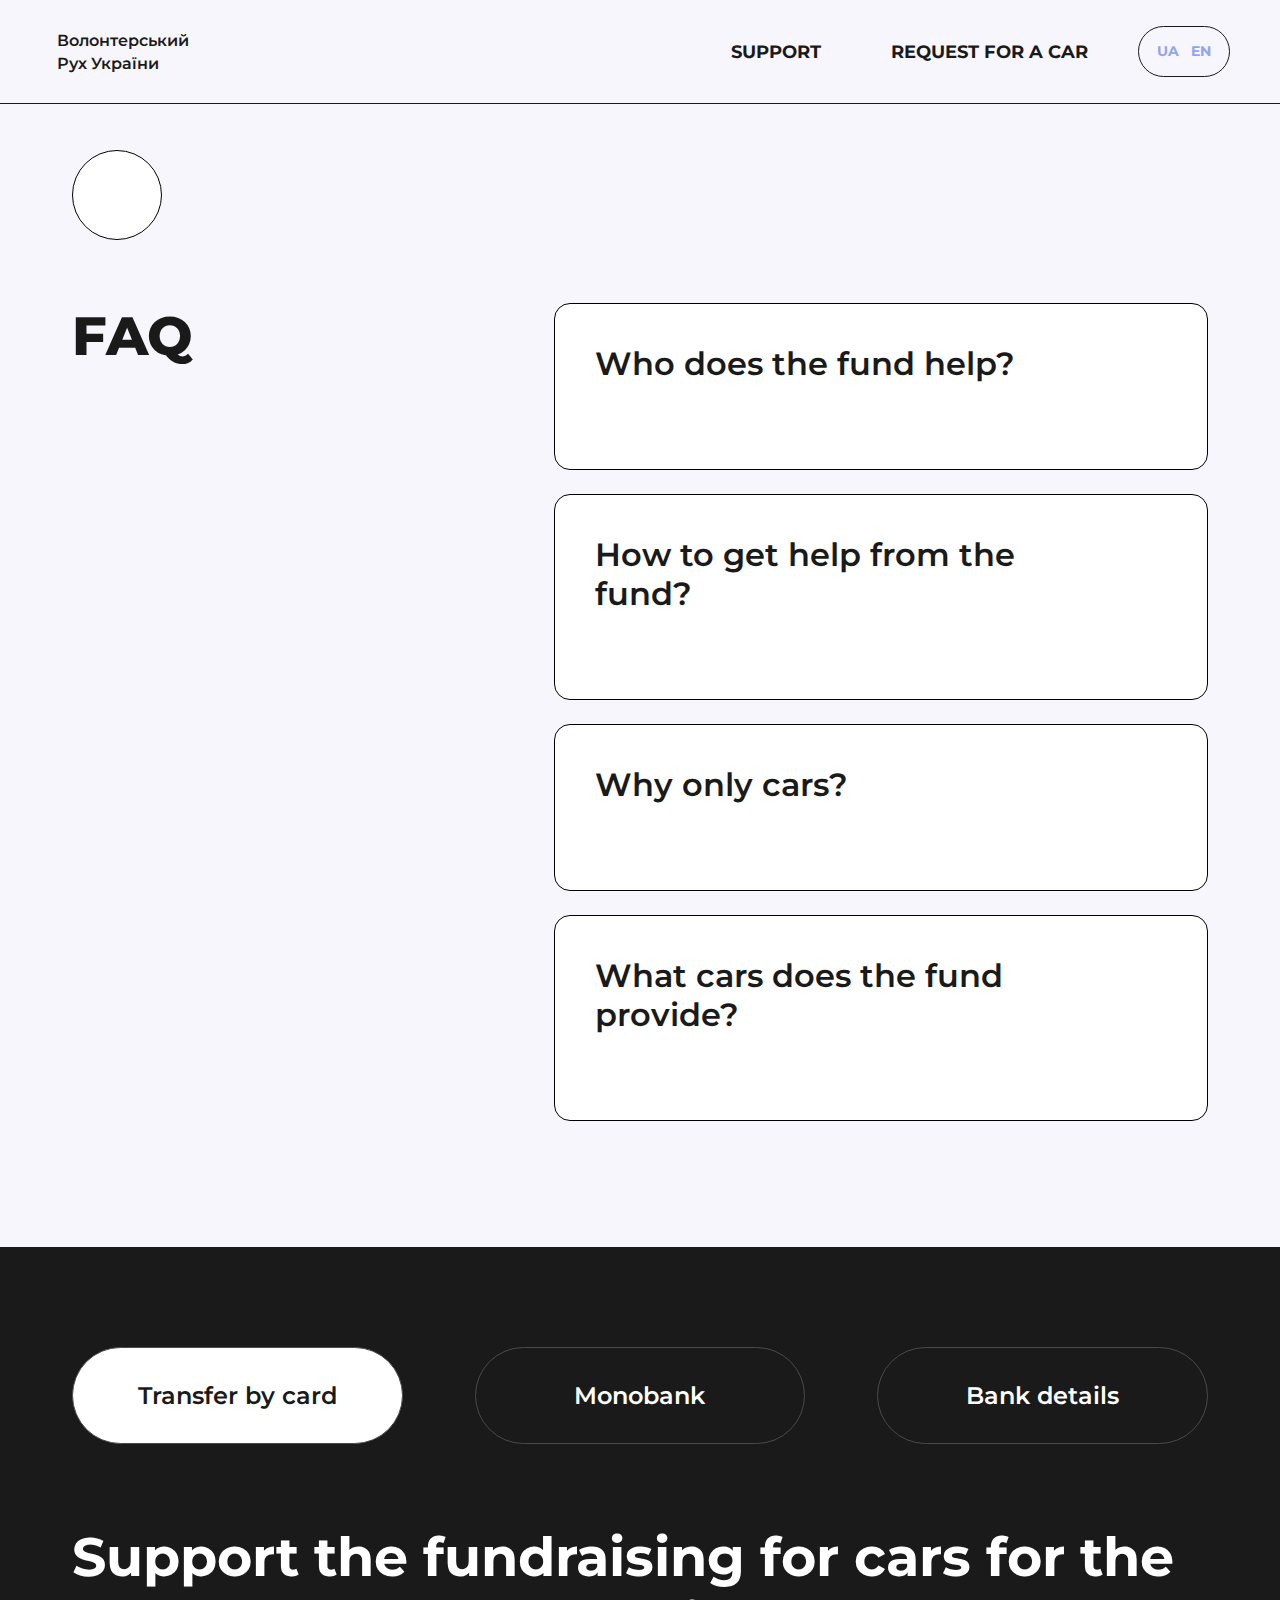
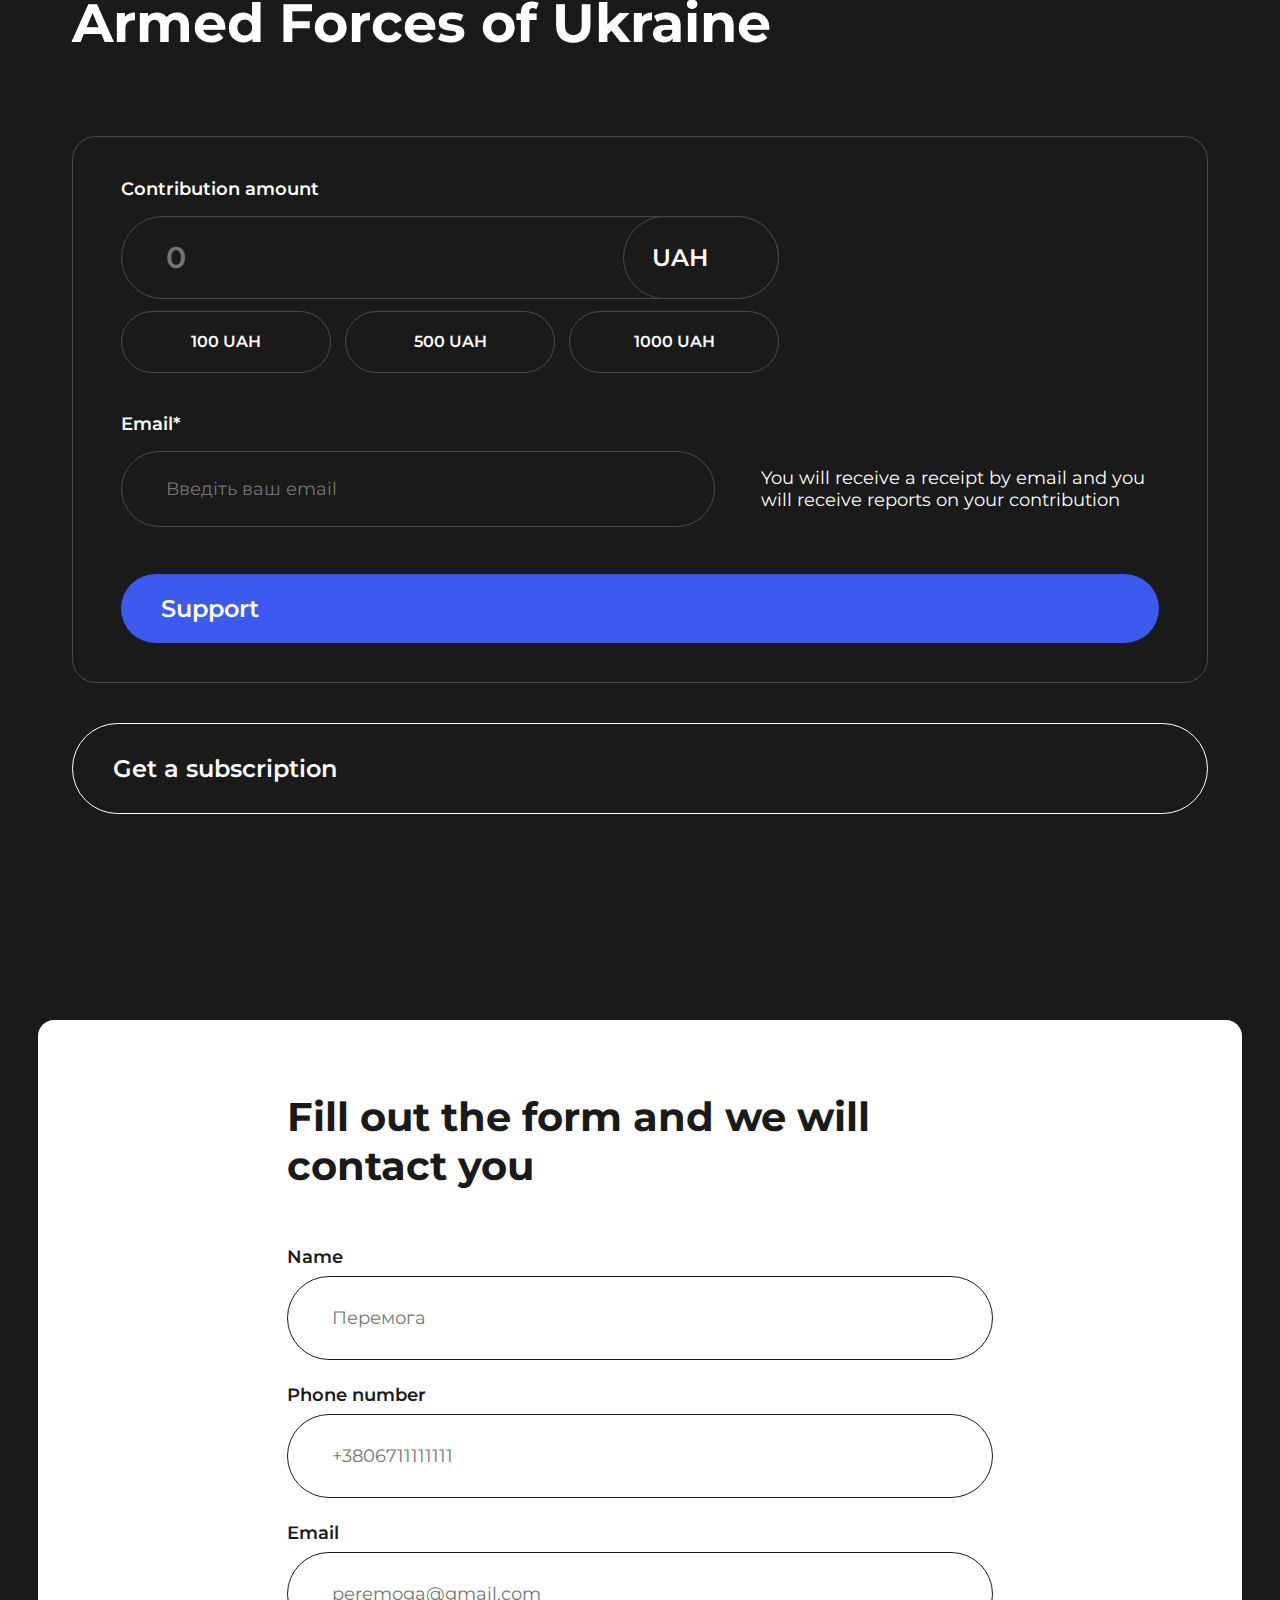
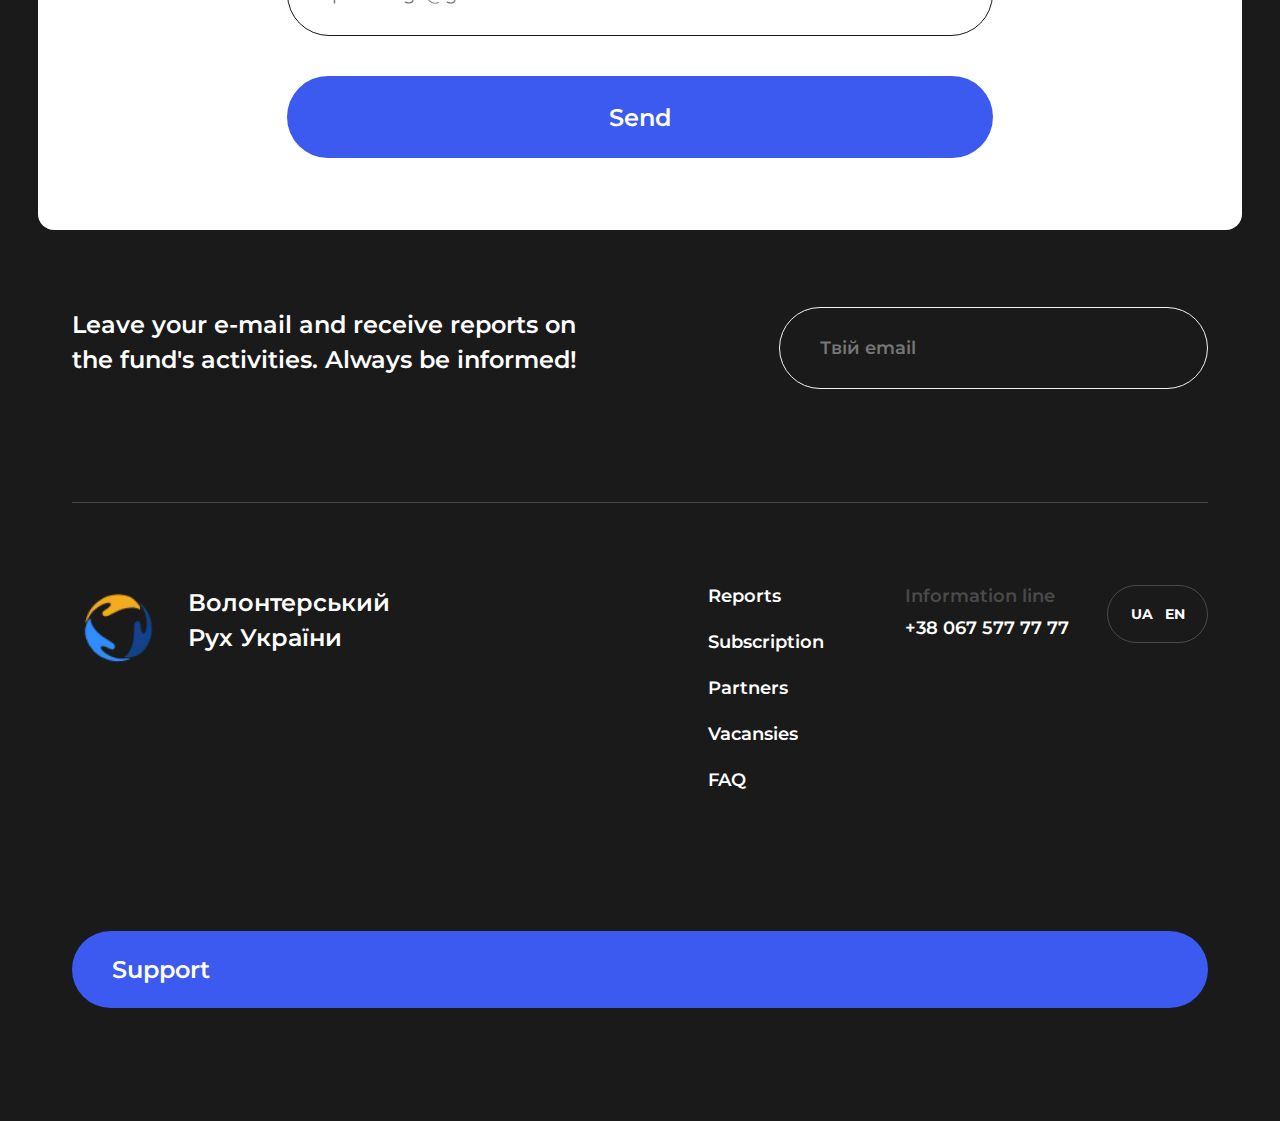
==== commit 362f9b28: "Add files via upload" ====
--- a/help.html
+++ b/help.html
@@ -6,7 +6,7 @@
 	<meta charset="UTF-8">
 	<meta name="format-detection" content="telephone=no">
 	<!-- <style>body{opacity: 0;}</style> -->
-	<link rel="stylesheet" href="css/style.min.css?_v=20230625015823">
+	<link rel="stylesheet" href="css/style.min.css?_v=20230625122027">
 
 	<link rel="shortcut icon" href="logo.ico">
 	<meta name="Волонтерський Рух України" content="Волонтерський Рух України, збір коштів на машини для ЗСУ">
@@ -27,7 +27,7 @@
 					<li class="header__nav-item avto"><a href="index.html#contact-form" data-lang="help_page-18">Запит на авто</a></li>
 				</ul>
 				<div class="header-page__btns">
-					<button class="header__btns-btn header__btns-btn--active" data-btn="ukr">UA</button>
+					<button class="header__btns-btn header-page__btns-btn--active" data-btn="ukr">UA</button>
 					<button class="header__btns-btn" data-btn="en">EN</button>
 				</div>
 			</div>
@@ -106,10 +106,10 @@
 								<div class="tab__card">
 									<div class="tab__card-sum">
 										<div class="card-sum">
-											<label for="" class="tab__card-label" data-lang="home_page-47">Сума внеску</label>
+											<label for="sum-donat" class="tab__card-label" data-lang="home_page-47">Сума внеску</label>
 											<div class="card-sum__donat">
 												<div class="card-sum__input">
-													<input type="text" placeholder="0" class="input">
+													<input type="text" placeholder="0" class="input" id="sum-donat" name="sum-donat">
 													<div class="sum__input form-group">
 														<div class="dropdown">
 															<button class="sum__input-title btn dropdown__button">UAH </button>
@@ -124,9 +124,9 @@
 													</div>
 												</div>
 												<div class="card-sum__btns">
-													<button type="button" class="card-sum__btn">100 UAH</button>
-													<button type="button" class="card-sum__btn">500 UAH</button>
-													<button type="button" class="card-sum__btn">1000 UAH</button>
+													<button type="button" class="card-sum__btn one-hundred">100 UAH</button>
+													<button type="button" class="card-sum__btn five-hundred">500 UAH</button>
+													<button type="button" class="card-sum__btn thousand">1000 UAH</button>
 												</div>
 											</div>
 										</div>
@@ -138,7 +138,7 @@
 											<div class="card-mail-text" data-lang="home_page-48">Вам надійде квитанція на email та ви будете отримувати звітності по вашому внеску</div>
 										</div>
 									</form>
-									<button type="button" class="tab__card-btn btn-blue"><a data-lang="home_page-49" href="#">Підтримати</a><span class="_icon-arrowicon"></span></button>
+									<button type="button" class="tab__card-btn btn-blue" name="donat"><a data-lang="home_page-49" href="#">Підтримати</a><span class="_icon-arrowicon"></span></button>
 								</div>
 								<button type="button" class="tab__btn btn" id="subs"><a href="#" data-lang="home_page-50">Оформити підписку</a><span class="_icon-arrowicon"></span> </button>
 							</div>
@@ -208,24 +208,24 @@
 
 
 			<section class="contact-form">
-				<div class="contact-form__box" id="contact-form">
+				<form class="contact-form__box" id="contact-form">
 					<div class="contact-form__title" data-lang="home_page-56">Заповнюйте форму і ми з вами зв’яжемось</div>
 					<div class="contact-form__content">
 						<div class="contact-form__item contact-item">
-							<label for="" class="tab__card-label contact-item__label" data-lang="home_page-57">Ім’я</label>
-							<input type="text" placeholder="Перемога" class="contact-item__input input" name="contact-item__name">
+							<label for="contact-item__name" class="tab__card-label contact-item__label" data-lang="home_page-57">Ім’я</label>
+							<input type="text" placeholder="Перемога" class="contact-item__input input" name="contact-item__name" id="contact-item__name">
 						</div>
 						<div class="contact-form__item contact-item">
-							<label for="" class="tab__card-label contact-item__label" data-lang="home_page-58">Номер телефону</label>
-							<input type="tel" placeholder="+3806711111111" class="contact-item__input input" name="contact-item__tel">
+							<label for="contact-item__tel" class="tab__card-label contact-item__label" data-lang="home_page-58">Номер телефону</label>
+							<input type="tel" placeholder="+3806711111111" class="contact-item__input input" name="contact-item__tel" id="contact-item__tel">
 						</div>
 						<div class="contact-form__item contact-item">
-							<label for="" class="tab__card-label contact-item__label">Email</label>
-							<input type="email" placeholder="peremoga@gmail.com" class="contact-item__input input" name="contact-item__email">
+							<label for="contact-item__email" class="tab__card-label contact-item__label">Email</label>
+							<input type="email" placeholder="peremoga@gmail.com" class="contact-item__input input" name="contact-item__email" id="contact-item__email">
 						</div>
 					</div>
 					<button type="button" class="contact-form__btn" data-modal data-lang="home_page-59">Надіслати</button>
-				</div>
+				</form>
 			</section>
 		</main>
 		<footer class="footer">
@@ -260,7 +260,7 @@
 						<button class="footer__btns-btn" data-btn="en">EN</button>
 					</div>
 				</div>
-				<button class="footer__btn-main btn"><a data-lang="home_page-67" href="index.html#donat">Підтримати</a><span class="_icon-arrowicon"></span></button>
+				<button class="footer__btn-main btn" name="donat"><a data-lang="home_page-67" href="index.html#donat">Підтримати</a><span class="_icon-arrowicon"></span></button>
 			</div>
 		</footer>
 	</div>
@@ -280,7 +280,7 @@
 			<button data-close type="button" class="modal__btn btn-blue"><a href="index.html#donat" data-lang="home_page-70">Підтримати збір</a><span class="_icon-arrowicon"></span></button>
 		</div>
 	</div>
-	<script src="js/app.min.js?_v=20230625015823"></script>
+	<script src="js/app.min.js?_v=20230625122027"></script>
 </body>
 
 </html>--- a/css/style.min.css
+++ b/css/style.min.css
@@ -1 +1 @@
-@charset "UTF-8";@import url(https://fonts.googleapis.com/css?family=Montserrat:regular,500,600,700,800,900);@font-face{font-family:icomoon;font-display:swap;src:url(../fonts/icomoon.woff2) format("woff2"),url(../fonts/icomoon.woff) format("woff");font-weight:400;font-style:normal}[class*=_icon-]:before{font-family:icomoon;font-style:normal;font-weight:400;font-variant:normal;text-transform:none;line-height:1;-webkit-font-smoothing:antialiased;-moz-osx-font-smoothing:grayscale}[class*=_icon-]:before{display:block}@font-face{font-family:icomoon;src:url(fonts/icomoon.eot?kvaiyr);src:url(fonts/icomoon.eot?kvaiyr#iefix) format("embedded-opentype"),url(fonts/icomoon.ttf?kvaiyr) format("truetype"),url(fonts/icomoon.woff?kvaiyr) format("woff"),url(fonts/icomoon.svg?kvaiyr#icomoon) format("svg");font-weight:400;font-style:normal;font-display:block}[class*=" icon-"],[class^=icon-]{font-family:icomoon!important;speak:never;font-style:normal;font-weight:400;font-variant:normal;text-transform:none;line-height:1;-webkit-font-smoothing:antialiased;-moz-osx-font-smoothing:grayscale}._icon-arrow-left:before{content:"\e907";font-weight:600;font-size:40px}._icon-map-icon .path1:before{content:"\e905";color:#212121}._icon-map-icon .path2:before{content:"\e906";margin-left:-.900390625em;color:#fff}._icon-arrow-right:before{content:"\e903";font-weight:600;font-size:40px}._icon-copy:before{content:"\e904";color:#3c59f0}._icon-chevron-down:before{content:"\e902"}._icon-arrowicon:before{content:"\e900";font-size:28px;font-weight:600;pointer-events:none}*{padding:0;margin:0;border:0}*,:after,:before{-webkit-box-sizing:border-box;box-sizing:border-box}body,html{height:100%;min-width:320px}body{color:#1a1a1a;line-height:1;font-family:Montserrat;font-size:1.25rem;-ms-text-size-adjust:100%;-moz-text-size-adjust:100%;-webkit-text-size-adjust:100%;-webkit-font-smoothing:antialiased;-moz-osx-font-smoothing:grayscale}button,input,textarea{font-family:Montserrat;font-size:inherit}button{cursor:pointer;color:inherit;background-color:inherit}a{color:inherit}a:link,a:visited{text-decoration:none}a:hover{text-decoration:none}ul li{list-style:none}img{vertical-align:top}h1,h2,h3,h4,h5,h6{font-weight:inherit;font-size:inherit}.lock body{overflow:hidden;-ms-touch-action:none;touch-action:none}.wrapper{min-height:100%;display:-webkit-box;display:-ms-flexbox;display:flex;-webkit-box-orient:vertical;-webkit-box-direction:normal;-ms-flex-direction:column;flex-direction:column;overflow:hidden}.wrapper>main{-webkit-box-flex:1;-ms-flex:1 1 auto;flex:1 1 auto}.wrapper>*{min-width:0}[class*=__container]{max-width:73.125rem;-webkit-box-sizing:content-box;box-sizing:content-box;margin:0 auto;padding:0 .9375rem}.tabs__navigation{display:-webkit-box;display:-ms-flexbox;display:flex}.tabs__title{border:1px solid #eee;padding:.625rem .9375rem;border-radius:.3125rem}.tabs__title._tab-active{border:1px solid #000}.tabs__content{border:1px solid #eee;padding:.625rem .9375rem}[class*=-ibg]{position:relative}[class*=-ibg] img{position:absolute;width:100%;height:100%;top:0;left:0;-o-object-fit:cover;object-fit:cover}[class*=-ibg_contain] img{-o-object-fit:contain;object-fit:contain}.btn{border-radius:72px;display:-webkit-box;display:-ms-flexbox;display:flex;-webkit-box-pack:justify;-ms-flex-pack:justify;justify-content:space-between;-webkit-box-align:center;-ms-flex-align:center;align-items:center}.btn a{width:100%;font-weight:600;text-align:left;display:block}.btn img{display:block}.btn-blue{padding:20px 40px;border-radius:72px;display:-webkit-box;display:-ms-flexbox;display:flex;-webkit-box-pack:justify;-ms-flex-pack:justify;justify-content:space-between;-webkit-box-align:center;-ms-flex-align:center;align-items:center;background-color:#3c59f0;color:#fff;-webkit-transition:all ease .3s;-o-transition:all ease .3s;transition:all ease .3s}.btn-blue:hover{background:#fff;border:1px solid #3c59f0;color:#3c59f0}.btn-blue a{width:100%;text-align:left;font-weight:600;display:block}.btn-blue img{display:block}.input{background-color:#1a1a1a;border:1px solid #f3f3f3;border-radius:4.5rem;font-weight:600;font-size:1.125rem;line-height:1.375rem;color:#4a4a4a}.input:focus{border-color:#fff;color:#fff}.contact-item__input:focus{color:#3c59f0}.text{font-weight:500;font-size:24px;line-height:35px}.title{font-weight:700;line-height:66px}@supports (font-size:clamp(2.25rem ,1.8409090909rem + 2.0454545455vw ,3.375rem)){.title{font-size:clamp(2.25rem ,1.8409090909rem + 2.0454545455vw ,3.375rem)}}@supports not (font-size:clamp(2.25rem ,1.8409090909rem + 2.0454545455vw ,3.375rem)){.title{font-size:calc(2.25rem + 1.125 * (100vw - 20rem)/ 55)}}.hidden{display:none}.header{z-index:2;color:#fff}.header__box{max-width:1440px;height:104px;margin:0 auto;display:-ms-grid;display:grid;-ms-grid-columns:26.2% 58.8% 15%;grid-template-columns:26.2% 58.8% 15%;-webkit-box-align:center;-ms-flex-align:center;align-items:center;border-bottom:1px solid #fff}.header__logo{display:-webkit-box;display:-ms-flexbox;display:flex;-webkit-box-align:center;-ms-flex-align:center;align-items:center}@supports (padding-left:clamp(0.625rem ,-1.1940298507rem + 4.8507462687vw ,4.6875rem)){.header__logo{padding-left:clamp(.625rem ,-1.1940298507rem + 4.8507462687vw ,4.6875rem)}}@supports not (padding-left:clamp(0.625rem ,-1.1940298507rem + 4.8507462687vw ,4.6875rem)){.header__logo{padding-left:calc(.625rem + 4.0625 * (100vw - 37.5rem)/ 83.75)}}.header__logo-text{width:9.5625rem;margin-left:.875rem;font-weight:600;font-size:1rem;line-height:1.4375rem}.header__btns{display:-webkit-box;display:-ms-flexbox;display:flex;border:1px solid #fff;border-radius:32px;-ms-grid-column-align:center;justify-self:center;padding:1rem 1.125rem;gap:12px}.header__btns-btn{font-weight:700;font-size:.875rem;line-height:1.0625rem;color:#94a3ec}.header__nav{display:-webkit-inline-box;display:-ms-inline-flexbox;display:inline-flex;-ms-grid-column-align:end;justify-self:end;gap:4.375rem}.header__nav-item{font-weight:700;font-size:1.125rem;line-height:1.375rem;text-transform:uppercase}.header__btns-btn--active{color:#fff}.footer{background-color:#1a1a1a}.footer__box{max-width:1440px;margin:0 auto;color:#fff}@supports (padding-left:clamp(1.5rem ,0.4090909091rem + 5.4545454545vw ,4.5rem)){.footer__box{padding-left:clamp(1.5rem ,.4090909091rem + 5.4545454545vw ,4.5rem)}}@supports not (padding-left:clamp(1.5rem ,0.4090909091rem + 5.4545454545vw ,4.5rem)){.footer__box{padding-left:calc(1.5rem + 3 * (100vw - 20rem)/ 55)}}@supports (padding-right:clamp(1.5rem ,0.4090909091rem + 5.4545454545vw ,4.5rem)){.footer__box{padding-right:clamp(1.5rem ,.4090909091rem + 5.4545454545vw ,4.5rem)}}@supports not (padding-right:clamp(1.5rem ,0.4090909091rem + 5.4545454545vw ,4.5rem)){.footer__box{padding-right:calc(1.5rem + 3 * (100vw - 20rem)/ 55)}}@supports (padding-bottom:clamp(4.375rem ,3.3977272727rem + 4.8863636364vw ,7.0625rem)){.footer__box{padding-bottom:clamp(4.375rem ,3.3977272727rem + 4.8863636364vw ,7.0625rem)}}@supports not (padding-bottom:clamp(4.375rem ,3.3977272727rem + 4.8863636364vw ,7.0625rem)){.footer__box{padding-bottom:calc(4.375rem + 2.6875 * (100vw - 20rem)/ 55)}}.footer__form{padding-bottom:7.0625rem;display:-webkit-box;display:-ms-flexbox;display:flex;-webkit-box-pack:justify;-ms-flex-pack:justify;justify-content:space-between;border-bottom:1px solid #4a4a4a}@supports (gap:clamp(1.875rem ,-5.2875rem + 19.1vw ,13.8125rem)){.footer__form{gap:clamp(1.875rem ,-5.2875rem + 19.1vw ,13.8125rem)}}@supports not (gap:clamp(1.875rem ,-5.2875rem + 19.1vw ,13.8125rem)){.footer__form{gap:calc(1.875rem + 11.9375 * (100vw - 37.5rem)/ 62.5)}}.footer__form-text{max-width:547px;font-weight:600;font-size:1.5rem;line-height:2.1875rem;-webkit-box-flex:1;-ms-flex:1 60%;flex:1 60%}.footer__form-input{-webkit-box-flex:1;-ms-flex:1 40%;flex:1 40%;-ms-flex-item-align:end;-ms-grid-row-align:end;align-self:end;position:relative}.footer__form-input input{width:100%;padding:1.8125rem 0 1.8125rem 2.5rem}.footer__form-btn{position:absolute;top:25px;right:32px}.footer__content{margin-top:82px;margin-bottom:116px;display:-ms-grid;display:grid;-ms-grid-columns:56% 31.8% auto;grid-template-columns:56% 31.8% auto}.footer__logo{display:-webkit-box;display:-ms-flexbox;display:flex}.footer__logo-text{width:12.75rem;margin-left:1.5625rem;font-weight:600;font-size:1.5rem;line-height:2.1875rem}.footer__logo-img{width:5.6875rem}.footer__logo-img img{width:100%}.footer__lists{display:-webkit-box;display:-ms-flexbox;display:flex;-webkit-box-pack:justify;-ms-flex-pack:justify;justify-content:space-between}.footer__list{font-weight:600;font-size:1.125rem;line-height:1.375rem}.footer__list-item{margin-bottom:1.5rem}.footer__list-info{margin-bottom:10px;color:#4a4a4a}.footer__btns{width:101px;height:58px;border:1px solid #4a4a4a;-webkit-box-pack:center;-ms-flex-pack:center;justify-content:center;gap:12px;-ms-grid-column-align:end;justify-self:end}.footer__btns-btn{font-weight:700;font-size:14px;line-height:17px;text-transform:uppercase}.footer__btn-main{width:100%;padding:24px 40px;background-color:#3c59f0;font-size:24px;line-height:29px;-webkit-transition:all ease .3s;-o-transition:all ease .3s;transition:all ease .3s}.footer__btn-main:hover{background:#fff;border:1px solid #3c59f0;color:#3c59f0}.main{background:-webkit-gradient(linear,left top,left bottom,from(#3c59f0),color-stop(68.13%,#a9b6f7),to(#ffe895));background:-o-linear-gradient(top,#3c59f0 0,#a9b6f7 68.13%,#ffe895 100%);background:linear-gradient(180deg,#3c59f0 0,#a9b6f7 68.13%,#ffe895 100%);margin-top:-104px;color:#fff}.main__box{max-width:1440px;margin:0 auto;padding-top:166px;padding-bottom:160px}@supports (padding-left:clamp(1.5rem ,0.4090909091rem + 5.4545454545vw ,4.5rem)){.main__box{padding-left:clamp(1.5rem ,.4090909091rem + 5.4545454545vw ,4.5rem)}}@supports not (padding-left:clamp(1.5rem ,0.4090909091rem + 5.4545454545vw ,4.5rem)){.main__box{padding-left:calc(1.5rem + 3 * (100vw - 20rem)/ 55)}}@supports (padding-right:clamp(1.5rem ,0.4090909091rem + 5.4545454545vw ,4.5rem)){.main__box{padding-right:clamp(1.5rem ,.4090909091rem + 5.4545454545vw ,4.5rem)}}@supports not (padding-right:clamp(1.5rem ,0.4090909091rem + 5.4545454545vw ,4.5rem)){.main__box{padding-right:calc(1.5rem + 3 * (100vw - 20rem)/ 55)}}.main__title{font-weight:800;margin:62px 0 28px;text-transform:uppercase;-webkit-animation-name:first;animation-name:first;-webkit-animation-duration:2s;animation-duration:2s;-webkit-animation-timing-function:ease;animation-timing-function:ease;position:relative}@supports (font-size:clamp(3.375rem ,1.9204545455rem + 7.2727272727vw ,7.375rem)){.main__title{font-size:clamp(3.375rem ,1.9204545455rem + 7.2727272727vw ,7.375rem)}}@supports not (font-size:clamp(3.375rem ,1.9204545455rem + 7.2727272727vw ,7.375rem)){.main__title{font-size:calc(3.375rem + 4 * (100vw - 20rem)/ 55)}}@supports (line-height:clamp(4.125rem ,2.3522727273rem + 8.8636363636vw ,9rem)){.main__title{line-height:clamp(4.125rem ,2.3522727273rem + 8.8636363636vw ,9rem)}}@supports not (line-height:clamp(4.125rem ,2.3522727273rem + 8.8636363636vw ,9rem)){.main__title{line-height:calc(4.125rem + 4.875 * (100vw - 20rem)/ 55)}}.main__content{max-width:1296px;margin:0 auto;display:-ms-grid;display:grid;-ms-grid-columns:1fr 1fr;grid-template-columns:1fr 1fr}.main__info{font-weight:600;font-size:28px;line-height:37px;display:-ms-grid;display:grid}.main__info-text{font-weight:600;font-size:28px;line-height:37px;-webkit-animation-name:second;animation-name:second;-webkit-animation-duration:2s;animation-duration:2s;-webkit-animation-timing-function:ease;animation-timing-function:ease;position:relative}.main__info-btn{-ms-flex-item-align:end;-ms-grid-row-align:end;align-self:end;text-align:start;padding:1.6875rem 2.5rem;background-color:#1a1a1a}.main__info-btn:hover{background:#f6f6fc;color:#3c59f0}.main__info-btn a{font-size:1.625rem;line-height:2rem}.main__img{max-width:609px;margin-top:6.875rem;margin-left:-114px}.main__img img{width:100%;opacity:.2}@-webkit-keyframes first{0%{left:-100%}100%{left:0}}@keyframes first{0%{left:-100%}100%{left:0}}@-webkit-keyframes second{0%{right:-100%}100%{right:0}}@keyframes second{0%{right:-100%}100%{right:0}}.info{margin-top:-37px;background:#f6f6fc;border-radius:40px 40px 0 0}.info__box{max-width:1440px;margin:0 auto;font-weight:500;line-height:37px;display:-webkit-box;display:-ms-flexbox;display:flex;-webkit-box-pack:justify;-ms-flex-pack:justify;justify-content:space-between}@supports (padding-left:clamp(1.5rem ,0.4090909091rem + 5.4545454545vw ,4.5rem)){.info__box{padding-left:clamp(1.5rem ,.4090909091rem + 5.4545454545vw ,4.5rem)}}@supports not (padding-left:clamp(1.5rem ,0.4090909091rem + 5.4545454545vw ,4.5rem)){.info__box{padding-left:calc(1.5rem + 3 * (100vw - 20rem)/ 55)}}@supports (padding-right:clamp(1.5rem ,0.4090909091rem + 5.4545454545vw ,4.5rem)){.info__box{padding-right:clamp(1.5rem ,.4090909091rem + 5.4545454545vw ,4.5rem)}}@supports not (padding-right:clamp(1.5rem ,0.4090909091rem + 5.4545454545vw ,4.5rem)){.info__box{padding-right:calc(1.5rem + 3 * (100vw - 20rem)/ 55)}}@supports (padding-top:clamp(4rem ,1.2954545455rem + 13.5227272727vw ,11.4375rem)){.info__box{padding-top:clamp(4rem ,1.2954545455rem + 13.5227272727vw ,11.4375rem)}}@supports not (padding-top:clamp(4rem ,1.2954545455rem + 13.5227272727vw ,11.4375rem)){.info__box{padding-top:calc(4rem + 7.4375 * (100vw - 20rem)/ 55)}}@supports (padding-bottom:clamp(5.375rem ,2.7159090909rem + 13.2954545455vw ,12.6875rem)){.info__box{padding-bottom:clamp(5.375rem ,2.7159090909rem + 13.2954545455vw ,12.6875rem)}}@supports not (padding-bottom:clamp(5.375rem ,2.7159090909rem + 13.2954545455vw ,12.6875rem)){.info__box{padding-bottom:calc(5.375rem + 7.3125 * (100vw - 20rem)/ 55)}}@supports (font-size:clamp(1rem ,0.8181818182rem + 0.9090909091vw ,1.5rem)){.info__box{font-size:clamp(1rem ,.8181818182rem + .9090909091vw ,1.5rem)}}@supports not (font-size:clamp(1rem ,0.8181818182rem + 0.9090909091vw ,1.5rem)){.info__box{font-size:calc(1rem + .5 * (100vw - 20rem)/ 55)}}.info__name-title{max-width:636px;margin-bottom:56px;font-weight:800}@supports (font-size:clamp(2.25rem ,1.8409090909rem + 2.0454545455vw ,3.375rem)){.info__name-title{font-size:clamp(2.25rem ,1.8409090909rem + 2.0454545455vw ,3.375rem)}}@supports not (font-size:clamp(2.25rem ,1.8409090909rem + 2.0454545455vw ,3.375rem)){.info__name-title{font-size:calc(2.25rem + 1.125 * (100vw - 20rem)/ 55)}}@supports (line-height:clamp(2.75rem ,2.25rem + 2.5vw ,4.125rem)){.info__name-title{line-height:clamp(2.75rem ,2.25rem + 2.5vw ,4.125rem)}}@supports not (line-height:clamp(2.75rem ,2.25rem + 2.5vw ,4.125rem)){.info__name-title{line-height:calc(2.75rem + 1.375 * (100vw - 20rem)/ 55)}}.info__about{max-width:526px}.info__about-btn{width:100%;margin-top:64px}.partners{background-color:#1a1a1a}.partners__box{max-width:1440px;margin:0 auto;color:#fff;padding-top:83px}@supports (padding-left:clamp(1.5rem ,0.4090909091rem + 5.4545454545vw ,4.5rem)){.partners__box{padding-left:clamp(1.5rem ,.4090909091rem + 5.4545454545vw ,4.5rem)}}@supports not (padding-left:clamp(1.5rem ,0.4090909091rem + 5.4545454545vw ,4.5rem)){.partners__box{padding-left:calc(1.5rem + 3 * (100vw - 20rem)/ 55)}}@supports (padding-right:clamp(1.5rem ,0.4090909091rem + 5.4545454545vw ,4.5rem)){.partners__box{padding-right:clamp(1.5rem ,.4090909091rem + 5.4545454545vw ,4.5rem)}}@supports not (padding-right:clamp(1.5rem ,0.4090909091rem + 5.4545454545vw ,4.5rem)){.partners__box{padding-right:calc(1.5rem + 3 * (100vw - 20rem)/ 55)}}.partners__list{margin-top:64px;padding-bottom:124px;display:-ms-grid;display:grid;gap:24px;-ms-grid-columns:(minmax(200px,636px))[2];grid-template-columns:repeat(2,minmax(200px,636px));border-bottom:1px solid #4a4a4a}.partners__list-item{height:245px;width:100%}.partners__list-btn{padding:20px 40px;-ms-flex-item-align:end;-ms-grid-row-align:end;align-self:end;background-color:#fff;color:#1a1a1a;font-weight:600;font-size:24px;line-height:29px}.partners__list-btn:hover{background:#1a1a1a;border:1px solid #fff;color:#fff}.item-list{max-width:636px;font-weight:400;font-size:20px;line-height:24px;border:1px solid #a9a9a9;border-radius:24px;padding:40px 0 40px 40px;display:-ms-grid;display:grid;-ms-flex-line-pack:justify;align-content:space-between;-webkit-transition:all ease-in .3s;-o-transition:all ease-in .3s;transition:all ease-in .3s}.item-list:hover{background-color:#fff;color:#1a1a1a;-webkit-box-shadow:3px 3px 5px 2px rgba(238,241,243,.2);box-shadow:3px 3px 5px 2px rgba(238,241,243,.2)}.item-list:hover .item-list-place::before{content:"";background-image:url(../img/map-blk.svg);width:18px;height:20px;position:absolute;top:0;left:0}.item-list-title{margin-top:8px;font-weight:600;font-size:24px;line-height:29px}.item-list-place{position:relative;padding-left:22px;margin-top:12px}.item-list-place::before{content:"";background-image:url(../img/map-pin.svg);width:18px;height:20px;position:absolute;top:0;left:0}.cars{background-color:#1a1a1a}.cars__box{max-width:1440px;margin:0 auto;color:#fff}@supports (padding-left:clamp(1.5rem ,0.4090909091rem + 5.4545454545vw ,4.5rem)){.cars__box{padding-left:clamp(1.5rem ,.4090909091rem + 5.4545454545vw ,4.5rem)}}@supports not (padding-left:clamp(1.5rem ,0.4090909091rem + 5.4545454545vw ,4.5rem)){.cars__box{padding-left:calc(1.5rem + 3 * (100vw - 20rem)/ 55)}}@supports (padding-right:clamp(1.5rem ,0.4090909091rem + 5.4545454545vw ,4.5rem)){.cars__box{padding-right:clamp(1.5rem ,.4090909091rem + 5.4545454545vw ,4.5rem)}}@supports not (padding-right:clamp(1.5rem ,0.4090909091rem + 5.4545454545vw ,4.5rem)){.cars__box{padding-right:calc(1.5rem + 3 * (100vw - 20rem)/ 55)}}@supports (padding-top:clamp(4rem ,1.7272727273rem + 11.3636363636vw ,10.25rem)){.cars__box{padding-top:clamp(4rem ,1.7272727273rem + 11.3636363636vw ,10.25rem)}}@supports not (padding-top:clamp(4rem ,1.7272727273rem + 11.3636363636vw ,10.25rem)){.cars__box{padding-top:calc(4rem + 6.25 * (100vw - 20rem)/ 55)}}.cars__title{max-width:924px;margin-bottom:56px}.car{padding:56px 0;border-top:1px solid #4a4a4a;display:-webkit-box;display:-ms-flexbox;display:flex;-webkit-box-pack:justify;-ms-flex-pack:justify;justify-content:space-between}.car__content{max-width:347px;width:100%;display:-ms-grid;display:grid;-ms-flex-line-pack:justify;align-content:space-between}.car__title{font-weight:600;line-height:49px}@supports (font-size:clamp(1.5rem ,1.1363636364rem + 1.8181818182vw ,2.5rem)){.car__title{font-size:clamp(1.5rem ,1.1363636364rem + 1.8181818182vw ,2.5rem)}}@supports not (font-size:clamp(1.5rem ,1.1363636364rem + 1.8181818182vw ,2.5rem)){.car__title{font-size:calc(1.5rem + 1 * (100vw - 20rem)/ 55)}}.car__img{max-width:635px;-webkit-box-flex:0;-ms-flex:0 59.4%;flex:0 59.4%;-webkit-transition:all ease .3s;-o-transition:all ease .3s;transition:all ease .3s}.car__img img{width:100%}.car__img:hover{-webkit-transform:scale(1.02);-ms-transform:scale(1.02);transform:scale(1.02)}.why__box{max-width:1440px;margin:0 auto;display:-ms-grid;display:grid;-ms-grid-columns:1fr 1fr;grid-template-columns:1fr 1fr;-webkit-box-pack:justify;-ms-flex-pack:justify;justify-content:space-between}@supports (padding-left:clamp(1.5rem ,0.4090909091rem + 5.4545454545vw ,4.5rem)){.why__box{padding-left:clamp(1.5rem ,.4090909091rem + 5.4545454545vw ,4.5rem)}}@supports not (padding-left:clamp(1.5rem ,0.4090909091rem + 5.4545454545vw ,4.5rem)){.why__box{padding-left:calc(1.5rem + 3 * (100vw - 20rem)/ 55)}}@supports (padding-right:clamp(1.5rem ,0.4090909091rem + 5.4545454545vw ,4.5rem)){.why__box{padding-right:clamp(1.5rem ,.4090909091rem + 5.4545454545vw ,4.5rem)}}@supports not (padding-right:clamp(1.5rem ,0.4090909091rem + 5.4545454545vw ,4.5rem)){.why__box{padding-right:calc(1.5rem + 3 * (100vw - 20rem)/ 55)}}@supports (padding-top:clamp(4rem ,2.6363636364rem + 6.8181818182vw ,7.75rem)){.why__box{padding-top:clamp(4rem ,2.6363636364rem + 6.8181818182vw ,7.75rem)}}@supports not (padding-top:clamp(4rem ,2.6363636364rem + 6.8181818182vw ,7.75rem)){.why__box{padding-top:calc(4rem + 3.75 * (100vw - 20rem)/ 55)}}@supports (padding-bottom:clamp(4rem ,1.7272727273rem + 11.3636363636vw ,10.25rem)){.why__box{padding-bottom:clamp(4rem ,1.7272727273rem + 11.3636363636vw ,10.25rem)}}@supports not (padding-bottom:clamp(4rem ,1.7272727273rem + 11.3636363636vw ,10.25rem)){.why__box{padding-bottom:calc(4rem + 6.25 * (100vw - 20rem)/ 55)}}@supports ((-moz-column-gap:clamp(1.25rem ,-1.3409090909rem + 12.9545454545vw ,8.375rem)) or (column-gap:clamp(1.25rem ,-1.3409090909rem + 12.9545454545vw ,8.375rem))){.why__box{-webkit-column-gap:clamp(1.25rem ,-1.3409090909rem + 12.9545454545vw ,8.375rem);-moz-column-gap:clamp(1.25rem ,-1.3409090909rem + 12.9545454545vw ,8.375rem);column-gap:clamp(1.25rem ,-1.3409090909rem + 12.9545454545vw ,8.375rem)}}@supports not ((-moz-column-gap:clamp(1.25rem ,-1.3409090909rem + 12.9545454545vw ,8.375rem)) or (column-gap:clamp(1.25rem ,-1.3409090909rem + 12.9545454545vw ,8.375rem))){.why__box{-webkit-column-gap:calc(1.25rem + 7.125 * (100vw - 20rem)/ 55);-moz-column-gap:calc(1.25rem + 7.125 * (100vw - 20rem)/ 55);column-gap:calc(1.25rem + 7.125 * (100vw - 20rem)/ 55)}}.why__title{max-width:636px}.why__text{max-width:526px;-ms-grid-row-span:2;grid-row:span 2}.why__btn{height:80px;-ms-flex-item-align:end;-ms-grid-row-align:end;align-self:end}.why__img{width:100%}.why__img img{width:100%}.join__box{max-width:1440px;margin:0 auto;padding-top:164px}@supports (padding-left:clamp(1.5rem ,0.4090909091rem + 5.4545454545vw ,4.5rem)){.join__box{padding-left:clamp(1.5rem ,.4090909091rem + 5.4545454545vw ,4.5rem)}}@supports not (padding-left:clamp(1.5rem ,0.4090909091rem + 5.4545454545vw ,4.5rem)){.join__box{padding-left:calc(1.5rem + 3 * (100vw - 20rem)/ 55)}}@supports (padding-right:clamp(1.5rem ,0.4090909091rem + 5.4545454545vw ,4.5rem)){.join__box{padding-right:clamp(1.5rem ,.4090909091rem + 5.4545454545vw ,4.5rem)}}@supports not (padding-right:clamp(1.5rem ,0.4090909091rem + 5.4545454545vw ,4.5rem)){.join__box{padding-right:calc(1.5rem + 3 * (100vw - 20rem)/ 55)}}@supports (padding-bottom:clamp(4rem ,2.0681818182rem + 9.6590909091vw ,9.3125rem)){.join__box{padding-bottom:clamp(4rem ,2.0681818182rem + 9.6590909091vw ,9.3125rem)}}@supports not (padding-bottom:clamp(4rem ,2.0681818182rem + 9.6590909091vw ,9.3125rem)){.join__box{padding-bottom:calc(4rem + 5.3125 * (100vw - 20rem)/ 55)}}.join__items{display:-ms-grid;display:grid;row-gap:64px}@supports (padding-top:clamp(2.4375rem ,0.6875rem + 8.75vw ,7.25rem)){.join__items{padding-top:clamp(2.4375rem ,.6875rem + 8.75vw ,7.25rem)}}@supports not (padding-top:clamp(2.4375rem ,0.6875rem + 8.75vw ,7.25rem)){.join__items{padding-top:calc(2.4375rem + 4.8125 * (100vw - 20rem)/ 55)}}.items-item{display:-ms-grid;display:grid;-ms-grid-columns:10% auto 42.5%;grid-template-columns:10% auto 42.5%}.items-item__number{font-weight:500;font-size:40px;line-height:37px;color:#3c59f0}.items-item__text{max-width:526px;font-weight:500;font-size:20px;line-height:30px;-webkit-transition:all ease .3s;-o-transition:all ease .3s;transition:all ease .3s}.items-item__text:first-child{margin-bottom:0}.items-item__text:hover{-webkit-transform:scale(1.01);-ms-transform:scale(1.01);transform:scale(1.01)}.items-item-btn{padding:54px 26px 26px 40px;border:1px solid #1a1a1a;border-radius:24px;font-weight:600;font-size:24px;line-height:29px;text-align:start;display:-webkit-box;display:-ms-flexbox;display:flex;-webkit-box-pack:justify;-ms-flex-pack:justify;justify-content:space-between;-webkit-transition:all ease .3s;-o-transition:all ease .3s;transition:all ease .3s}.items-item-btn:hover{border:1px solid #3c59f0;color:#3c59f0}.items-item-btn a{width:100%}.progress__box{margin:0 auto;padding-top:12px}@supports (padding-left:clamp(1.5rem ,0.4090909091rem + 5.4545454545vw ,4.5rem)){.progress__box{padding-left:clamp(1.5rem ,.4090909091rem + 5.4545454545vw ,4.5rem)}}@supports not (padding-left:clamp(1.5rem ,0.4090909091rem + 5.4545454545vw ,4.5rem)){.progress__box{padding-left:calc(1.5rem + 3 * (100vw - 20rem)/ 55)}}@supports (padding-right:clamp(1.5rem ,0.4090909091rem + 5.4545454545vw ,4.5rem)){.progress__box{padding-right:clamp(1.5rem ,.4090909091rem + 5.4545454545vw ,4.5rem)}}@supports not (padding-right:clamp(1.5rem ,0.4090909091rem + 5.4545454545vw ,4.5rem)){.progress__box{padding-right:calc(1.5rem + 3 * (100vw - 20rem)/ 55)}}@supports (padding-bottom:clamp(5rem ,3.0909090909rem + 9.5454545455vw ,10.25rem)){.progress__box{padding-bottom:clamp(5rem ,3.0909090909rem + 9.5454545455vw ,10.25rem)}}@supports not (padding-bottom:clamp(5rem ,3.0909090909rem + 9.5454545455vw ,10.25rem)){.progress__box{padding-bottom:calc(5rem + 5.25 * (100vw - 20rem)/ 55)}}.progress__info{max-width:1296px;margin:0 auto;display:-webkit-box;display:-ms-flexbox;display:flex;-webkit-box-pack:justify;-ms-flex-pack:justify;justify-content:space-between;-webkit-box-align:center;-ms-flex-align:center;align-items:center}.progress__title{max-width:1440px}.progress__wrapper{margin-top:50px;gap:24px}.progress__slide{max-width:526px}.progress__slide img{width:100%}.progress__btn{width:132px;height:132px;border:1px solid #1a1a1a;border-radius:50%}.donat{background-color:#1a1a1a}.donat__box{max-width:1440px;padding-top:100px;margin:0 auto;color:#fff}@supports (padding-left:clamp(0.5625rem ,-0.8693181818rem + 7.1590909091vw ,4.5rem)){.donat__box{padding-left:clamp(.5625rem ,-.8693181818rem + 7.1590909091vw ,4.5rem)}}@supports not (padding-left:clamp(0.5625rem ,-0.8693181818rem + 7.1590909091vw ,4.5rem)){.donat__box{padding-left:calc(.5625rem + 3.9375 * (100vw - 20rem)/ 55)}}@supports (padding-right:clamp(0.5625rem ,-0.8693181818rem + 7.1590909091vw ,4.5rem)){.donat__box{padding-right:clamp(.5625rem ,-.8693181818rem + 7.1590909091vw ,4.5rem)}}@supports not (padding-right:clamp(0.5625rem ,-0.8693181818rem + 7.1590909091vw ,4.5rem)){.donat__box{padding-right:calc(.5625rem + 3.9375 * (100vw - 20rem)/ 55)}}@supports (padding-bottom:clamp(4rem ,2.6363636364rem + 6.8181818182vw ,7.75rem)){.donat__box{padding-bottom:clamp(4rem ,2.6363636364rem + 6.8181818182vw ,7.75rem)}}@supports not (padding-bottom:clamp(4rem ,2.6363636364rem + 6.8181818182vw ,7.75rem)){.donat__box{padding-bottom:calc(4rem + 3.75 * (100vw - 20rem)/ 55)}}.donat-tabs__navigation{width:100%;display:-ms-grid;display:grid;-ms-grid-columns:(minmax(200px,382px))[3];grid-template-columns:repeat(3,minmax(200px,382px));-webkit-box-pack:justify;-ms-flex-pack:justify;justify-content:space-between;line-height:29px}@supports (gap:clamp(0.0000000625rem ,-1.6363635511rem + 8.1818180682vw ,4.5rem)){.donat-tabs__navigation{gap:clamp(.0000000625rem ,-1.6363635511rem + 8.1818180682vw ,4.5rem)}}@supports not (gap:clamp(0.0000000625rem ,-1.6363635511rem + 8.1818180682vw ,4.5rem)){.donat-tabs__navigation{gap:calc(.0000000625rem + 4.4999999375 * (100vw - 20rem)/ 55)}}.donat-tabs__title{margin-bottom:80px;padding:33px 0;display:-webkit-box;display:-ms-flexbox;display:flex;-webkit-box-pack:center;-ms-flex-pack:center;justify-content:center;-webkit-box-align:center;-ms-flex-align:center;align-items:center;border:1px solid #4a4a4a;border-radius:64px;font-weight:600;font-size:24px}.tab{margin-top:80px}.tab__card{padding:41px 48px 39px;border:1px solid #4a4a4a;border-radius:24px}.tab__card-label{font-weight:600;font-size:18px;line-height:22px}.tab__card-btn{width:100%;font-weight:600;font-size:24px;line-height:29px}.tab__btn{width:100%;margin-top:40px;padding:30px 40px;border:1px solid #fff;font-weight:600;font-size:24px;line-height:29px;-webkit-transition:all ease .3s;-o-transition:all ease .3s;transition:all ease .3s}.tab__btn:hover{background:#f6f6fc;color:#1a1a1a}.tab__mono-btn{width:100%;margin-top:40px;margin-bottom:40px;padding:30px 40px;border:1px solid #fff;font-weight:600;font-size:24px;line-height:29px;-webkit-transition:all ease .3s;-o-transition:all ease .3s;transition:all ease .3s}.tab__mono-btn:hover{background-color:#fff;color:#1a1a1a}.card-sum{max-width:658px}.card-sum__donat{margin-top:16px}.card-sum__btns{margin-bottom:40px;display:-webkit-box;display:-ms-flexbox;display:flex;-webkit-box-pack:justify;-ms-flex-pack:justify;justify-content:space-between}.card-sum__btn{width:210px;padding:20px 0;border:1px solid #4a4a4a;border-radius:72px;font-weight:600;font-size:16px;line-height:20px}.card-sum__btn:hover{border-color:#fff}.card-sum__btn:active{background:#fff;color:#1a1a1a}.card-sum__input{position:relative;margin-bottom:12px}.card-sum input{width:100%;padding:22px 0 22px 44px;font-weight:600;font-size:30px;line-height:37px;color:#fff;border:1px solid #4a4a4a}.card-mail{max-width:1121px;margin:16px 0 47px;display:-webkit-box;display:-ms-flexbox;display:flex;-webkit-box-pack:justify;-ms-flex-pack:justify;justify-content:space-between;-webkit-box-align:center;-ms-flex-align:center;align-items:center;gap:46px}.card-mail input{width:100%;padding:26px 44px;font-weight:400;font-size:18px;line-height:22px;border:1px solid #4a4a4a}.card-mail-text{max-width:417px;font-weight:400;font-size:18px;line-height:22px}.sum__input{position:absolute;top:0;right:0}.sum__input-title{width:156px;font-family:Montserrat;padding:26px 28px;font-weight:600;font-size:24px;line-height:29px;border:1px solid #4a4a4a;cursor:pointer;background-color:#1a1a1a;color:#fff;position:relative}.sum__input-title--active{color:#fff;border-color:#fff}.sum__input-icon{position:absolute;top:31px;right:28px;pointer-events:none}.sum__valuta{margin-top:2px;padding:26px 0;text-align:center;border:1px solid #fff;border-radius:24px;background-color:#1a1a1a;overflow:hidden}.sum__valuta-item{margin-bottom:12px;font-weight:600;font-size:20px;line-height:24px;cursor:pointer;color:#4a4a4a}.sum__valuta-item:last-child{margin-bottom:0}.sum__valuta-item:hover{color:#3c59f0}.dropdown{width:156px;position:relative}.dropdown__item-hidden{display:none}.hidden{display:none}.arrow-open{-webkit-transform:rotateX(180deg);transform:rotateX(180deg)}.invoice{margin-bottom:40px}.invoice-title{margin-bottom:45px;font-weight:700;font-size:32px;line-height:39px}.list-item{margin-bottom:20px;display:-webkit-box;display:-ms-flexbox;display:flex;font-weight:400;font-size:24px;line-height:29px;text-transform:capitalize}.list-item-title{margin-right:10px;font-weight:600}.list-item-text{display:-webkit-box;display:-ms-flexbox;display:flex;margin-right:30px}.bank{margin-right:40px}._icon-copy{margin-left:40px}._tab-active{background-color:#fff;color:#1a1a1a}.contact-form{padding:82px 38px 77px;background-color:#1a1a1a}.contact-form__box{max-width:1363px;margin:0 auto;padding-top:72px;padding-bottom:72px;background-color:#fff;border-radius:16px}@supports (padding-left:clamp(9.375rem ,-0.9375rem + 20.625vw ,19.6875rem)){.contact-form__box{padding-left:clamp(9.375rem ,-.9375rem + 20.625vw ,19.6875rem)}}@supports not (padding-left:clamp(9.375rem ,-0.9375rem + 20.625vw ,19.6875rem)){.contact-form__box{padding-left:calc(9.375rem + 10.3125 * (100vw - 50rem)/ 50)}}@supports (padding-right:clamp(9.375rem ,-0.9375rem + 20.625vw ,19.6875rem)){.contact-form__box{padding-right:clamp(9.375rem ,-.9375rem + 20.625vw ,19.6875rem)}}@supports not (padding-right:clamp(9.375rem ,-0.9375rem + 20.625vw ,19.6875rem)){.contact-form__box{padding-right:calc(9.375rem + 10.3125 * (100vw - 50rem)/ 50)}}.contact-form__title{font-weight:700;font-size:40px;line-height:49px}.contact-form__content{margin-top:56px}.contact-form__btn{width:100%;margin-top:16px;padding:26.5px 0;background:#3c59f0;border-radius:72px;font-weight:600;font-size:24px;line-height:29px;color:#fff;-webkit-transition:all ease .3s;-o-transition:all ease .3s;transition:all ease .3s}.contact-form__btn:hover{background:#fff;border:1px solid #3c59f0;color:#3c59f0}.contact-item__input{width:100%;margin-top:8px;margin-bottom:24px;padding:30px 44px;background-color:#fff;border:1px solid #1a1a1a;display:block;font-weight:400;font-size:18px;line-height:22px;color:#a9a9a9}.modal{position:fixed;top:0;left:0;z-index:1050;display:none;width:100%;height:100%;overflow:hidden;background-color:rgba(0,0,0,.5)}.modal__wrapper{max-width:1076px;margin:40px auto;padding:178px 196px 88px 196px;background-color:#fff;border-radius:24px;position:relative}.modal__content{width:100%;padding:40px;overflow-y:auto}.modal__close{position:absolute;top:8px;right:14px;font-size:50px;color:#1a1a1a;font-weight:400;border:none;background-color:transparent;cursor:pointer}.modal__btn{width:100%;margin-top:90px}.modal__btn a{width:100%;font-size:24px;line-height:29px}.modal__text{font-weight:600;font-size:28px;line-height:37px}.modal__text p{margin-bottom:24px}.modal__text p:last-child{margin-bottom:0}.show{display:block}.hide{display:none}.header-page{z-index:2;color:#1a1a1a;background-color:#f6f6fc}.header-page__box{max-width:1440px;height:104px;margin:0 auto;display:-ms-grid;display:grid;-ms-grid-columns:26.2% 58.8% 15%;grid-template-columns:26.2% 58.8% 15%;-webkit-box-align:center;-ms-flex-align:center;align-items:center;border-bottom:1px solid #1a1a1a}.header-page__logo{display:-webkit-box;display:-ms-flexbox;display:flex;-webkit-box-align:center;-ms-flex-align:center;align-items:center}@supports (padding-left:clamp(0.625rem ,-1.1940298507rem + 4.8507462687vw ,4.6875rem)){.header-page__logo{padding-left:clamp(.625rem ,-1.1940298507rem + 4.8507462687vw ,4.6875rem)}}@supports not (padding-left:clamp(0.625rem ,-1.1940298507rem + 4.8507462687vw ,4.6875rem)){.header-page__logo{padding-left:calc(.625rem + 4.0625 * (100vw - 37.5rem)/ 83.75)}}.header-page__logo-text{width:153px;margin-left:14px;font-weight:600;font-size:16px;line-height:23px}.header-page__btns{display:-webkit-box;display:-ms-flexbox;display:flex;border:1px solid #1a1a1a;border-radius:32px;-ms-grid-column-align:center;justify-self:center;padding:1rem 1.125rem;gap:12px}.header-page__btns-btn{font-weight:700;font-size:.875rem;line-height:1.0625rem}.header-page__nav{display:-webkit-inline-box;display:-ms-inline-flexbox;display:inline-flex;-ms-grid-column-align:end;justify-self:end;gap:4.375rem}.header-page__nav-item{font-weight:700;font-size:1.125rem;line-height:1.375rem;text-transform:uppercase}.vacancy{padding:0 72px;background-color:#f6f6fc}.vacancy__box{max-width:1296px;margin:0 auto;padding:46px 0 126px}.vacancy__btn{width:90px;height:90px;margin-bottom:63px;border-radius:50%;border:1px solid #000;background-color:#fff}.vacancy__content{display:-webkit-box;display:-ms-flexbox;display:flex;-webkit-box-pack:justify;-ms-flex-pack:justify;justify-content:space-between}.vacancy__items{-webkit-box-flex:0;-ms-flex:0 56.4%;flex:0 56.4%}.vacancy__items-item{padding:40px 40px 46px;background-color:#fff;border:1px solid #000;border-radius:16px}.vacancy__item{height:232px;margin-bottom:24px;display:-ms-grid;display:grid;-ms-flex-line-pack:justify;align-content:space-between;-webkit-transition:all ease .3s;-o-transition:all ease .3s;transition:all ease .3s}.vacancy__item-name{max-width:366px}.vacancy__item-title{display:-webkit-box;display:-ms-flexbox;display:flex;-webkit-box-pack:justify;-ms-flex-pack:justify;justify-content:space-between;font-weight:600;font-size:32px;line-height:39px}.vacancy__item-info{display:-webkit-box;display:-ms-flexbox;display:flex;-webkit-box-pack:justify;-ms-flex-pack:justify;justify-content:space-between;font-weight:500;font-size:20px;line-height:24px}.vacancy__item-work{-ms-flex-item-align:end;-ms-grid-row-align:end;align-self:end;font-weight:400;font-size:24px;line-height:29px;text-decoration-line:underline}.vacancy__item-place{line-height:28px;position:relative}.vacancy__item-place::before{content:"";background-image:url(../img/map-blk.svg);width:18px;height:20px;position:absolute;top:0;left:-24px}.vacancy__item:last-child{margin-bottom:0}.vacancy__item:hover{border-color:#3c59f0;-webkit-box-shadow:4px 4px 8px 0 rgba(144,183,237,.2);box-shadow:4px 4px 8px 0 rgba(144,183,237,.2)}.vacancy__item:hover .vacancy__item-title{color:#3c59f0}.partner{padding:0 72px;background-color:#f6f6fc}.partner__box{max-width:1296px;margin:0 auto;padding:46px 0 126px}.partner__btn{width:90px;height:90px;margin-bottom:63px;border-radius:50%;border:1px solid #000;background-color:#fff}.partner__content{display:-webkit-box;display:-ms-flexbox;display:flex;-webkit-box-pack:justify;-ms-flex-pack:justify;justify-content:space-between}.partner__items{-webkit-box-flex:0;-ms-flex:0 57.56%;flex:0 57.56%}.partner__items-item{padding:40px 40px 46px;background-color:#fff;border:1px solid #000;border-radius:16px}.partner__items-item:hover .partner__item-title{color:#3c59f0}.partner__item{height:232px;margin-bottom:24px;display:-ms-grid;display:grid;-ms-flex-line-pack:justify;align-content:space-between}.partner__item-hyundai{padding-left:76px;position:relative}.partner__item-hyundai::before{content:"";background-image:url(../img/hyundai.svg);width:60px;height:30px;position:absolute;top:0;left:0}.partner__item-renault{padding-left:46px;position:relative}.partner__item-renault::before{content:"";background-image:url(../img/renault.svg);width:30px;height:40px;position:absolute;top:0;left:0}.partner__item-nissan{padding-left:82px;position:relative}.partner__item-nissan::before{content:"";background-image:url("../img/nissan_logo 1.svg");width:62px;height:48px;position:absolute;top:0;left:0}.partner__item-ford{padding-left:110px;position:relative}.no-webp .partner__item-ford::before{background-image:url(../img/ford-logo.png)}.partner__item-ford::before{content:"";width:94px;height:35px;position:absolute;top:0;left:0}.partner__item-skoda{padding-left:77px;position:relative}.no-webp .partner__item-skoda::before{background-image:url(../img/skoda_logo.png)}.partner__item-skoda::before{content:"";width:55px;height:55px;position:absolute;top:0;left:0}.partner__item-title{display:-webkit-box;display:-ms-flexbox;display:flex;-webkit-box-pack:justify;-ms-flex-pack:justify;justify-content:space-between;font-weight:600;font-size:32px;line-height:39px}.partner__item-info{display:-webkit-box;display:-ms-flexbox;display:flex;-webkit-box-pack:justify;-ms-flex-pack:justify;justify-content:space-between;font-weight:500;font-size:20px;line-height:24px}.partner__item-work{-ms-flex-item-align:end;-ms-grid-row-align:end;align-self:end;font-weight:400;font-size:24px;line-height:29px;text-decoration-line:underline}.partner__item-place{position:relative;line-height:28px}.partner__item-place::before{content:"";background-image:url(../img/map-blk.svg);width:18px;height:20px;position:absolute;top:0;left:-22px}.partner__item:last-child{margin-bottom:0}.help{padding:0 72px;background-color:#f6f6fc}.help__box{max-width:1296px;margin:0 auto;padding:46px 0 126px}.help__btn{width:90px;height:90px;margin-bottom:63px;border-radius:50%;border:1px solid #000;background-color:#fff}.help__content{display:-webkit-box;display:-ms-flexbox;display:flex;-webkit-box-pack:justify;-ms-flex-pack:justify;justify-content:space-between}.help__items{-webkit-box-flex:0;-ms-flex:0 57.56%;flex:0 57.56%}.help__items-item{margin-bottom:24px;padding:40px 40px 46px;background-color:#fff;border:1px solid #000;border-radius:16px}.help__items-item:last-child{margin-bottom:0}.help__items-item:hover{border-color:#3c59f0}.help__items-item:hover .help__item-title{color:#3c59f0}.help__title{font-weight:800}.help__item-title{width:100%;margin-bottom:40px;display:-webkit-box;display:-ms-flexbox;display:flex;-webkit-box-pack:justify;-ms-flex-pack:justify;justify-content:space-between;-webkit-box-align:start;-ms-flex-align:start;align-items:start;font-weight:600;font-size:32px;line-height:39px;text-align:start}.help__item-title p{max-width:485px}.help__item-info{font-weight:500;font-size:20px;line-height:30px}.help__item-text{margin-bottom:16px}.help__item-link{display:block;color:#3c59f0;line-height:44px}._spoller-active{color:#3c59f0}._spoller-active span{-webkit-transform:rotateX(180deg);transform:rotateX(180deg)}.swiper{overflow:hidden}.swiper-wrapper{width:100%;height:100%;-webkit-box-sizing:content-box;box-sizing:content-box;display:-webkit-box;display:-ms-flexbox;display:flex;position:relative}.swiper-vertical .swiper-wrapper{-webkit-box-orient:vertical;-webkit-box-direction:normal;-ms-flex-direction:column;flex-direction:column}.swiper-autoheight .swiper-wrapper{-webkit-box-align:start;-ms-flex-align:start;align-items:flex-start}.swiper-initialized .swiper-slide{-ms-flex-negative:0;flex-shrink:0}.swiper-android .swiper-slide,.swiper-android .swiper-wrapper{-webkit-transform:translate3d(0,0,0);transform:translate3d(0,0,0)}.swiper-button-lock{display:none!important}@media (min-width:121.25em){.header__logo{padding-left:inherit}.header-page__logo{padding-left:inherit}}@media (min-width:100em){.footer__form{gap:inherit}.contact-form__box{padding-left:inherit}.contact-form__box{padding-right:inherit}}@media (max-width:50em){.contact-form__box{padding-left:inherit}.contact-form__box{padding-right:inherit}}@media (max-width:47.99875em){.header__logo{padding-left:24px}.header__logo-text{display:none}.footer__form{-ms-flex-wrap:wrap;flex-wrap:wrap}.footer__lists{-ms-flex-wrap:wrap;flex-wrap:wrap}.main__content{display:block}.main__img{margin-top:-50px}.main__img img{margin-left:170px;-webkit-transform:rotateY(180deg);transform:rotateY(180deg)}.main__title{margin-top:0}.main__info-text{margin-top:33px;margin-bottom:33px}.info__box{gap:15px;-ms-flex-wrap:wrap;flex-wrap:wrap}.info__about-text{font-size:16px;line-height:24px}.car{-ms-flex-wrap:wrap-reverse;flex-wrap:wrap-reverse}.car__title{margin:16px 0 36px}.car__img{-webkit-box-flex:0;-ms-flex:0 100%;flex:0 100%}.items-item{display:block}.items-item__text{margin:12px 0 24px}.items-item-btn{width:100%}.donat-tabs__navigation{-ms-grid-columns:1fr;grid-template-columns:1fr}.donat-tabs__title{width:100%;margin-bottom:24px}.card-mail{-ms-flex-wrap:wrap;flex-wrap:wrap;gap:16px}.list-item{display:block}.tab__card{padding:28px 16px}.modal__wrapper{max-width:600px;padding:70px}.header-page__logo{padding-left:24px}.header-page__logo-text{display:none}.help,.partner,.vacancy{padding:0 24px}.help__items,.partner__items,.vacancy__items{-webkit-box-flex:0;-ms-flex:0 65%;flex:0 65%}.partner__items-item{padding:25px 16px 25px 32px}.help__items-item{padding:22px 16px 25px}}@media (max-width:37.5em){.header__logo{padding-left:inherit}.footer__form{gap:inherit}.header-page__logo{padding-left:inherit}}@media (max-width:29.99875em){.header__box{-ms-grid-columns:20% 50% 30%;grid-template-columns:20% 50% 30%}.avto{display:none}.header__nav{margin-right:15px}.header__nav-item{padding:12px 16px;background:#1a1a1a;border-radius:56px;font-weight:600;font-size:12px;line-height:15px}.header__btns{margin-right:24px;padding:12px 16px}.header__btns-btn{font-weight:600;font-size:12px;line-height:15px}.footer__box{padding-top:0}.footer__form{display:block;padding-bottom:69px}.footer__form-input{margin-top:32px}.footer__form-input input{font-weight:400;font-size:14px;line-height:17px;padding:12px 24px}.footer__content{display:block;margin-bottom:44px}.footer__logo{margin-bottom:55px}.footer__btn-main{padding:16px 24px;font-size:16px;line-height:20px}.footer__form-btn{top:8px}.title{line-height:44px}.main__info-btn a{font-size:16px}.main__info-btn{padding:16px 24px}.info__name-text{display:none}.info__name-title{margin-bottom:16px}.info__about-btn{margin-top:32px}.partners__list{-ms-grid-columns:1fr;grid-template-columns:1fr}.car__content{max-width:430px}.why__box{-ms-grid-columns:1fr;grid-template-columns:1fr}.why__text{margin-top:40px;font-size:16px;line-height:24px}.why__btn{height:inherit;margin:40px 0;padding:18px 24px;font-size:16px;line-height:20px}.no-webp .why__img{background-image:url(../img/why-back.png)}.why__img{width:auto;height:378px;margin:0 24px;background-size:100%;background-repeat:no-repeat}.why__img img{width:auto;display:none}.join__box{margin-top:-300px}.items-item-btn{padding:16px 24px}.progress__slider{height:364px}.progress__wrapper{height:364px;width:100%}.progress__slide{height:100%}.progress__btn{border:none}.donat-tabs__navigation{gap:12px}.donat-tabs__title{margin-bottom:0;padding:18px 24px;font-size:16px;line-height:20px}.donat-title{margin-top:64px}.tab__card{padding:28px 16px}.card-sum input{width:100%;padding:12px 28px;font-size:25px;line-height:30px}.sum__input{width:83px}.sum__input-title{width:83px;height:56px;padding:18px 12px;font-size:14px;line-height:17px}.card-sum__btn{width:111px;padding:9.5px 0;font-size:14px;line-height:17px}.sum__valuta{width:83px}.sum__valuta-item{font-size:18px}.card-mail input{padding:12px 24px}.card-mail-text{font-size:12px;line-height:15px}.tab__card-btn{padding:16px 24px;font-size:16px;line-height:20px}.tab__btn{padding:16px 24px;font-size:16px;line-height:20px}.tab__mono-btn{padding:20px 30px;font-size:20px}.invoice-title{margin-top:24px;font-size:16px;line-height:20px}.list-item{margin-bottom:12px;font-size:14px;line-height:18px}.sum__input-icon{top:20px;right:85px}.contact-form{padding-left:9px;padding-right:9px}.contact-form__box{padding-left:24px;padding-right:24px}.contact-form__title{font-size:24px;line-height:29px}.contact-item__input{padding:12px 20px}.contact-form__btn{padding:18px 24px;font-size:16px;line-height:20px}.modal__wrapper{max-width:450px;padding:50px 30px}.modal__text{font-size:20px;line-height:26px}.modal__btn a{font-size:20px}.header-page__box{-ms-grid-columns:20% 50% 30%;grid-template-columns:20% 50% 30%}.avto{display:none}.header__nav{margin-right:15px}.header__nav-item{padding:12px 16px;background:#1a1a1a;border-radius:56px;font-weight:600;font-size:12px;line-height:15px;color:#fff}.header-page__btns{margin-right:24px;padding:12px 16px}.header__btns-btn{font-weight:600;font-size:12px;line-height:15px}.vacancy__item{height:159px}.vacancy__item-work{font-size:14px;line-height:17px}.vacancy__items-item{padding:22px 16px 25px 16px}.partner__item-work{display:none}.partner__item-place,.partner__item-street,.vacancy__item-place,.vacancy__item-street{font-size:14px;line-height:20px}.partner__items-item{height:159px}.partner__item-title,.vacancy__item-title{font-size:16px}.help__btn,.partner__btn,.vacancy__btn{display:none}.help__box,.partner__box,.vacancy__box{padding-bottom:80px}.help__title,.partner__title,.vacancy__title{margin-bottom:40px}.help__content,.partner__content,.vacancy__content{display:block}.help__item-title{font-size:16px}.help__item-info{font-size:14px;line-height:22px}}.webp .partner__item-ford::before{background-image:url(../img/ford-logo.webp)}.webp .partner__item-skoda::before{background-image:url(../img/skoda_logo.webp)}@media (max-width:29.99875em){.webp .why__img{background-image:url(../img/why-back.webp)}}+@charset "UTF-8";@import url(https://fonts.googleapis.com/css?family=Montserrat:regular,500,600,700,800,900);@font-face{font-family:icomoon;font-display:swap;src:url(../fonts/icomoon.woff2) format("woff2"),url(../fonts/icomoon.woff) format("woff");font-weight:400;font-style:normal}[class*=_icon-]:before{font-family:icomoon;font-style:normal;font-weight:400;font-variant:normal;text-transform:none;line-height:1;-webkit-font-smoothing:antialiased;-moz-osx-font-smoothing:grayscale}[class*=_icon-]:before{display:block}@font-face{font-family:icomoon;src:url(fonts/icomoon.eot?kvaiyr);src:url(fonts/icomoon.eot?kvaiyr#iefix) format("embedded-opentype"),url(fonts/icomoon.ttf?kvaiyr) format("truetype"),url(fonts/icomoon.woff?kvaiyr) format("woff"),url(fonts/icomoon.svg?kvaiyr#icomoon) format("svg");font-weight:400;font-style:normal;font-display:block}[class*=" icon-"],[class^=icon-]{font-family:icomoon!important;speak:never;font-style:normal;font-weight:400;font-variant:normal;text-transform:none;line-height:1;-webkit-font-smoothing:antialiased;-moz-osx-font-smoothing:grayscale}._icon-arrow-left:before{content:"\e907";font-weight:600;font-size:40px}._icon-map-icon .path1:before{content:"\e905";color:#212121}._icon-map-icon .path2:before{content:"\e906";margin-left:-.900390625em;color:#fff}._icon-arrow-right:before{content:"\e903";font-weight:600;font-size:40px}._icon-copy:before{content:"\e904";color:#3c59f0}._icon-chevron-down:before{content:"\e902"}._icon-arrowicon:before{content:"\e900";font-size:28px;font-weight:600;pointer-events:none}*{padding:0;margin:0;border:0}*,:after,:before{-webkit-box-sizing:border-box;box-sizing:border-box}body,html{height:100%;min-width:320px}body{color:#1a1a1a;line-height:1;font-family:Montserrat;font-size:1.25rem;-ms-text-size-adjust:100%;-moz-text-size-adjust:100%;-webkit-text-size-adjust:100%;-webkit-font-smoothing:antialiased;-moz-osx-font-smoothing:grayscale}button,input,textarea{font-family:Montserrat;font-size:inherit}button{cursor:pointer;color:inherit;background-color:inherit}a{color:inherit}a:link,a:visited{text-decoration:none}a:hover{text-decoration:none}ul li{list-style:none}img{vertical-align:top}h1,h2,h3,h4,h5,h6{font-weight:inherit;font-size:inherit}.lock body{overflow:hidden;-ms-touch-action:none;touch-action:none}.wrapper{min-height:100%;display:-webkit-box;display:-ms-flexbox;display:flex;-webkit-box-orient:vertical;-webkit-box-direction:normal;-ms-flex-direction:column;flex-direction:column;overflow:hidden}.wrapper>main{-webkit-box-flex:1;-ms-flex:1 1 auto;flex:1 1 auto}.wrapper>*{min-width:0}[class*=__container]{max-width:73.125rem;-webkit-box-sizing:content-box;box-sizing:content-box;margin:0 auto;padding:0 .9375rem}.tabs__navigation{display:-webkit-box;display:-ms-flexbox;display:flex}.tabs__title{border:1px solid #eee;padding:.625rem .9375rem;border-radius:.3125rem}.tabs__title._tab-active{border:1px solid #000}.tabs__content{border:1px solid #eee;padding:.625rem .9375rem}[class*=-ibg]{position:relative}[class*=-ibg] img{position:absolute;width:100%;height:100%;top:0;left:0;-o-object-fit:cover;object-fit:cover}[class*=-ibg_contain] img{-o-object-fit:contain;object-fit:contain}.btn{border-radius:72px;display:-webkit-box;display:-ms-flexbox;display:flex;-webkit-box-pack:justify;-ms-flex-pack:justify;justify-content:space-between;-webkit-box-align:center;-ms-flex-align:center;align-items:center}.btn a{width:100%;font-weight:600;text-align:left;display:block}.btn img{display:block}.btn-blue{padding:20px 40px;border-radius:72px;display:-webkit-box;display:-ms-flexbox;display:flex;-webkit-box-pack:justify;-ms-flex-pack:justify;justify-content:space-between;-webkit-box-align:center;-ms-flex-align:center;align-items:center;background-color:#3c59f0;color:#fff;-webkit-transition:all ease .3s;-o-transition:all ease .3s;transition:all ease .3s}.btn-blue:hover{background:#fff;border:1px solid #3c59f0;color:#3c59f0}.btn-blue a{width:100%;text-align:left;font-weight:600;display:block}.btn-blue img{display:block}.input{background-color:#1a1a1a;border:1px solid #f3f3f3;border-radius:4.5rem;font-weight:600;font-size:1.125rem;line-height:1.375rem;color:#4a4a4a}.input:focus{border-color:#fff;color:#fff}.contact-item__input:focus{color:#3c59f0}.text{font-weight:500;font-size:24px;line-height:35px}.title{font-weight:700;line-height:66px}@supports (font-size:clamp(2.25rem ,1.8409090909rem + 2.0454545455vw ,3.375rem)){.title{font-size:clamp(2.25rem ,1.8409090909rem + 2.0454545455vw ,3.375rem)}}@supports not (font-size:clamp(2.25rem ,1.8409090909rem + 2.0454545455vw ,3.375rem)){.title{font-size:calc(2.25rem + 1.125 * (100vw - 20rem)/ 55)}}.hidden{display:none}.header{z-index:2;color:#fff}.header__box{max-width:1440px;height:104px;margin:0 auto;display:-ms-grid;display:grid;-ms-grid-columns:26.2% 58.8% 15%;grid-template-columns:26.2% 58.8% 15%;-webkit-box-align:center;-ms-flex-align:center;align-items:center;border-bottom:1px solid #fff}.header__logo{display:-webkit-box;display:-ms-flexbox;display:flex;-webkit-box-align:center;-ms-flex-align:center;align-items:center}@supports (padding-left:clamp(0.625rem ,-1.1940298507rem + 4.8507462687vw ,4.6875rem)){.header__logo{padding-left:clamp(.625rem ,-1.1940298507rem + 4.8507462687vw ,4.6875rem)}}@supports not (padding-left:clamp(0.625rem ,-1.1940298507rem + 4.8507462687vw ,4.6875rem)){.header__logo{padding-left:calc(.625rem + 4.0625 * (100vw - 37.5rem)/ 83.75)}}.header__logo-text{width:9.5625rem;margin-left:.875rem;font-weight:600;font-size:1rem;line-height:1.4375rem}.header__btns{display:-webkit-box;display:-ms-flexbox;display:flex;border:1px solid #fff;border-radius:32px;-ms-grid-column-align:center;justify-self:center;padding:1rem 1.125rem;gap:12px}.header__btns-btn{font-weight:700;font-size:.875rem;line-height:1.0625rem;color:#94a3ec}.header__nav{display:-webkit-inline-box;display:-ms-inline-flexbox;display:inline-flex;-ms-grid-column-align:end;justify-self:end;gap:4.375rem}.header__nav-item{font-weight:700;font-size:1.125rem;line-height:1.375rem;text-transform:uppercase}.header__btns-btn--active{color:#fff}.footer{background-color:#1a1a1a}.footer__box{max-width:1440px;margin:0 auto;color:#fff}@supports (padding-left:clamp(1.5rem ,0.4090909091rem + 5.4545454545vw ,4.5rem)){.footer__box{padding-left:clamp(1.5rem ,.4090909091rem + 5.4545454545vw ,4.5rem)}}@supports not (padding-left:clamp(1.5rem ,0.4090909091rem + 5.4545454545vw ,4.5rem)){.footer__box{padding-left:calc(1.5rem + 3 * (100vw - 20rem)/ 55)}}@supports (padding-right:clamp(1.5rem ,0.4090909091rem + 5.4545454545vw ,4.5rem)){.footer__box{padding-right:clamp(1.5rem ,.4090909091rem + 5.4545454545vw ,4.5rem)}}@supports not (padding-right:clamp(1.5rem ,0.4090909091rem + 5.4545454545vw ,4.5rem)){.footer__box{padding-right:calc(1.5rem + 3 * (100vw - 20rem)/ 55)}}@supports (padding-bottom:clamp(4.375rem ,3.3977272727rem + 4.8863636364vw ,7.0625rem)){.footer__box{padding-bottom:clamp(4.375rem ,3.3977272727rem + 4.8863636364vw ,7.0625rem)}}@supports not (padding-bottom:clamp(4.375rem ,3.3977272727rem + 4.8863636364vw ,7.0625rem)){.footer__box{padding-bottom:calc(4.375rem + 2.6875 * (100vw - 20rem)/ 55)}}.footer__form{padding-bottom:7.0625rem;display:-webkit-box;display:-ms-flexbox;display:flex;-webkit-box-pack:justify;-ms-flex-pack:justify;justify-content:space-between;border-bottom:1px solid #4a4a4a}@supports (gap:clamp(1.875rem ,-5.2875rem + 19.1vw ,13.8125rem)){.footer__form{gap:clamp(1.875rem ,-5.2875rem + 19.1vw ,13.8125rem)}}@supports not (gap:clamp(1.875rem ,-5.2875rem + 19.1vw ,13.8125rem)){.footer__form{gap:calc(1.875rem + 11.9375 * (100vw - 37.5rem)/ 62.5)}}.footer__form-text{max-width:547px;font-weight:600;font-size:1.5rem;line-height:2.1875rem;-webkit-box-flex:1;-ms-flex:1 60%;flex:1 60%}.footer__form-input{-webkit-box-flex:1;-ms-flex:1 40%;flex:1 40%;-ms-flex-item-align:end;-ms-grid-row-align:end;align-self:end;position:relative}.footer__form-input input{width:100%;padding:1.8125rem 0 1.8125rem 2.5rem}.footer__form-btn{position:absolute;top:25px;right:32px}.footer__content{margin-top:82px;margin-bottom:116px;display:-ms-grid;display:grid;-ms-grid-columns:56% 31.8% auto;grid-template-columns:56% 31.8% auto}.footer__logo{display:-webkit-box;display:-ms-flexbox;display:flex}.footer__logo-text{width:12.75rem;margin-left:1.5625rem;font-weight:600;font-size:1.5rem;line-height:2.1875rem}.footer__logo-img{width:5.6875rem}.footer__logo-img img{width:100%}.footer__lists{display:-webkit-box;display:-ms-flexbox;display:flex;-webkit-box-pack:justify;-ms-flex-pack:justify;justify-content:space-between}.footer__list{font-weight:600;font-size:1.125rem;line-height:1.375rem}.footer__list-item{margin-bottom:1.5rem}.footer__list-info{margin-bottom:10px;color:#4a4a4a}.footer__btns{width:101px;height:58px;border:1px solid #4a4a4a;-webkit-box-pack:center;-ms-flex-pack:center;justify-content:center;gap:12px;-ms-grid-column-align:end;justify-self:end}.footer__btns-btn{font-weight:700;font-size:14px;line-height:17px;text-transform:uppercase}.footer__btn-main{width:100%;padding:24px 40px;background-color:#3c59f0;font-size:24px;line-height:29px;-webkit-transition:all ease .3s;-o-transition:all ease .3s;transition:all ease .3s}.footer__btn-main:hover{background:#fff;border:1px solid #3c59f0;color:#3c59f0}.main{background:-webkit-gradient(linear,left top,left bottom,from(#3c59f0),color-stop(68.13%,#a9b6f7),to(#ffe895));background:-o-linear-gradient(top,#3c59f0 0,#a9b6f7 68.13%,#ffe895 100%);background:linear-gradient(180deg,#3c59f0 0,#a9b6f7 68.13%,#ffe895 100%);margin-top:-104px;color:#fff}.main__box{max-width:1440px;margin:0 auto;padding-top:166px;padding-bottom:160px}@supports (padding-left:clamp(1.5rem ,0.4090909091rem + 5.4545454545vw ,4.5rem)){.main__box{padding-left:clamp(1.5rem ,.4090909091rem + 5.4545454545vw ,4.5rem)}}@supports not (padding-left:clamp(1.5rem ,0.4090909091rem + 5.4545454545vw ,4.5rem)){.main__box{padding-left:calc(1.5rem + 3 * (100vw - 20rem)/ 55)}}@supports (padding-right:clamp(1.5rem ,0.4090909091rem + 5.4545454545vw ,4.5rem)){.main__box{padding-right:clamp(1.5rem ,.4090909091rem + 5.4545454545vw ,4.5rem)}}@supports not (padding-right:clamp(1.5rem ,0.4090909091rem + 5.4545454545vw ,4.5rem)){.main__box{padding-right:calc(1.5rem + 3 * (100vw - 20rem)/ 55)}}.main__title{font-weight:800;margin:62px 0 28px;text-transform:uppercase}@supports (font-size:clamp(3.375rem ,1.9204545455rem + 7.2727272727vw ,7.375rem)){.main__title{font-size:clamp(3.375rem ,1.9204545455rem + 7.2727272727vw ,7.375rem)}}@supports not (font-size:clamp(3.375rem ,1.9204545455rem + 7.2727272727vw ,7.375rem)){.main__title{font-size:calc(3.375rem + 4 * (100vw - 20rem)/ 55)}}@supports (line-height:clamp(4.125rem ,2.3522727273rem + 8.8636363636vw ,9rem)){.main__title{line-height:clamp(4.125rem ,2.3522727273rem + 8.8636363636vw ,9rem)}}@supports not (line-height:clamp(4.125rem ,2.3522727273rem + 8.8636363636vw ,9rem)){.main__title{line-height:calc(4.125rem + 4.875 * (100vw - 20rem)/ 55)}}.main__content{max-width:1296px;margin:0 auto;display:-ms-grid;display:grid;-ms-grid-columns:1fr 1fr;grid-template-columns:1fr 1fr}.main__info{font-weight:600;font-size:28px;line-height:37px;display:-ms-grid;display:grid}.main__info-text{font-weight:600;font-size:28px;line-height:37px}.main__info-btn{-ms-flex-item-align:end;-ms-grid-row-align:end;align-self:end;text-align:start;padding:1.6875rem 2.5rem;background-color:#1a1a1a}.main__info-btn:hover{background:#f6f6fc;color:#3c59f0}.main__info-btn a{font-size:1.625rem;line-height:2rem}.main__img{max-width:609px;margin-top:6.875rem;margin-left:-114px}.main__img img{width:100%;opacity:.2}.info{margin-top:-37px;background:#f6f6fc;border-radius:40px 40px 0 0}.info__box{max-width:1440px;margin:0 auto;font-weight:500;line-height:37px;display:-webkit-box;display:-ms-flexbox;display:flex;-webkit-box-pack:justify;-ms-flex-pack:justify;justify-content:space-between}@supports (padding-left:clamp(1.5rem ,0.4090909091rem + 5.4545454545vw ,4.5rem)){.info__box{padding-left:clamp(1.5rem ,.4090909091rem + 5.4545454545vw ,4.5rem)}}@supports not (padding-left:clamp(1.5rem ,0.4090909091rem + 5.4545454545vw ,4.5rem)){.info__box{padding-left:calc(1.5rem + 3 * (100vw - 20rem)/ 55)}}@supports (padding-right:clamp(1.5rem ,0.4090909091rem + 5.4545454545vw ,4.5rem)){.info__box{padding-right:clamp(1.5rem ,.4090909091rem + 5.4545454545vw ,4.5rem)}}@supports not (padding-right:clamp(1.5rem ,0.4090909091rem + 5.4545454545vw ,4.5rem)){.info__box{padding-right:calc(1.5rem + 3 * (100vw - 20rem)/ 55)}}@supports (padding-top:clamp(4rem ,1.2954545455rem + 13.5227272727vw ,11.4375rem)){.info__box{padding-top:clamp(4rem ,1.2954545455rem + 13.5227272727vw ,11.4375rem)}}@supports not (padding-top:clamp(4rem ,1.2954545455rem + 13.5227272727vw ,11.4375rem)){.info__box{padding-top:calc(4rem + 7.4375 * (100vw - 20rem)/ 55)}}@supports (padding-bottom:clamp(5.375rem ,2.7159090909rem + 13.2954545455vw ,12.6875rem)){.info__box{padding-bottom:clamp(5.375rem ,2.7159090909rem + 13.2954545455vw ,12.6875rem)}}@supports not (padding-bottom:clamp(5.375rem ,2.7159090909rem + 13.2954545455vw ,12.6875rem)){.info__box{padding-bottom:calc(5.375rem + 7.3125 * (100vw - 20rem)/ 55)}}@supports (font-size:clamp(1rem ,0.8181818182rem + 0.9090909091vw ,1.5rem)){.info__box{font-size:clamp(1rem ,.8181818182rem + .9090909091vw ,1.5rem)}}@supports not (font-size:clamp(1rem ,0.8181818182rem + 0.9090909091vw ,1.5rem)){.info__box{font-size:calc(1rem + .5 * (100vw - 20rem)/ 55)}}.info__name-title{max-width:636px;margin-bottom:56px;font-weight:800}@supports (font-size:clamp(2.25rem ,1.8409090909rem + 2.0454545455vw ,3.375rem)){.info__name-title{font-size:clamp(2.25rem ,1.8409090909rem + 2.0454545455vw ,3.375rem)}}@supports not (font-size:clamp(2.25rem ,1.8409090909rem + 2.0454545455vw ,3.375rem)){.info__name-title{font-size:calc(2.25rem + 1.125 * (100vw - 20rem)/ 55)}}@supports (line-height:clamp(2.75rem ,2.25rem + 2.5vw ,4.125rem)){.info__name-title{line-height:clamp(2.75rem ,2.25rem + 2.5vw ,4.125rem)}}@supports not (line-height:clamp(2.75rem ,2.25rem + 2.5vw ,4.125rem)){.info__name-title{line-height:calc(2.75rem + 1.375 * (100vw - 20rem)/ 55)}}.info__about{max-width:526px}.info__about-btn{width:100%;margin-top:64px}.partners{background-color:#1a1a1a}.partners__box{max-width:1440px;margin:0 auto;color:#fff;padding-top:83px}@supports (padding-left:clamp(1.5rem ,0.4090909091rem + 5.4545454545vw ,4.5rem)){.partners__box{padding-left:clamp(1.5rem ,.4090909091rem + 5.4545454545vw ,4.5rem)}}@supports not (padding-left:clamp(1.5rem ,0.4090909091rem + 5.4545454545vw ,4.5rem)){.partners__box{padding-left:calc(1.5rem + 3 * (100vw - 20rem)/ 55)}}@supports (padding-right:clamp(1.5rem ,0.4090909091rem + 5.4545454545vw ,4.5rem)){.partners__box{padding-right:clamp(1.5rem ,.4090909091rem + 5.4545454545vw ,4.5rem)}}@supports not (padding-right:clamp(1.5rem ,0.4090909091rem + 5.4545454545vw ,4.5rem)){.partners__box{padding-right:calc(1.5rem + 3 * (100vw - 20rem)/ 55)}}.partners__list{margin-top:64px;padding-bottom:124px;display:-ms-grid;display:grid;gap:24px;-ms-grid-columns:(minmax(200px,636px))[2];grid-template-columns:repeat(2,minmax(200px,636px));border-bottom:1px solid #4a4a4a}.partners__list-item{height:245px;width:100%}.partners__list-btn{padding:20px 40px;-ms-flex-item-align:end;-ms-grid-row-align:end;align-self:end;background-color:#fff;color:#1a1a1a;font-weight:600;font-size:24px;line-height:29px}.partners__list-btn:hover{background:#1a1a1a;border:1px solid #fff;color:#fff}.item-list{max-width:636px;font-weight:400;font-size:20px;line-height:24px;border:1px solid #a9a9a9;border-radius:24px;padding:40px 0 40px 40px;display:-ms-grid;display:grid;-ms-flex-line-pack:justify;align-content:space-between;-webkit-transition:all ease-in .3s;-o-transition:all ease-in .3s;transition:all ease-in .3s}.item-list:hover{background-color:#fff;color:#1a1a1a;-webkit-box-shadow:3px 3px 5px 2px rgba(238,241,243,.2);box-shadow:3px 3px 5px 2px rgba(238,241,243,.2)}.item-list:hover .item-list-place::before{content:"";background-image:url(../img/map-blk.svg);width:18px;height:20px;position:absolute;top:0;left:0}.item-list-title{margin-top:8px;font-weight:600;font-size:24px;line-height:29px}.item-list-place{position:relative;padding-left:22px;margin-top:12px}.item-list-place::before{content:"";background-image:url(../img/map-pin.svg);width:18px;height:20px;position:absolute;top:0;left:0}.cars{background-color:#1a1a1a}.cars__box{max-width:1440px;margin:0 auto;color:#fff}@supports (padding-left:clamp(1.5rem ,0.4090909091rem + 5.4545454545vw ,4.5rem)){.cars__box{padding-left:clamp(1.5rem ,.4090909091rem + 5.4545454545vw ,4.5rem)}}@supports not (padding-left:clamp(1.5rem ,0.4090909091rem + 5.4545454545vw ,4.5rem)){.cars__box{padding-left:calc(1.5rem + 3 * (100vw - 20rem)/ 55)}}@supports (padding-right:clamp(1.5rem ,0.4090909091rem + 5.4545454545vw ,4.5rem)){.cars__box{padding-right:clamp(1.5rem ,.4090909091rem + 5.4545454545vw ,4.5rem)}}@supports not (padding-right:clamp(1.5rem ,0.4090909091rem + 5.4545454545vw ,4.5rem)){.cars__box{padding-right:calc(1.5rem + 3 * (100vw - 20rem)/ 55)}}@supports (padding-top:clamp(4rem ,1.7272727273rem + 11.3636363636vw ,10.25rem)){.cars__box{padding-top:clamp(4rem ,1.7272727273rem + 11.3636363636vw ,10.25rem)}}@supports not (padding-top:clamp(4rem ,1.7272727273rem + 11.3636363636vw ,10.25rem)){.cars__box{padding-top:calc(4rem + 6.25 * (100vw - 20rem)/ 55)}}.cars__title{max-width:924px;margin-bottom:56px}.car{padding:56px 0;border-top:1px solid #4a4a4a;display:-webkit-box;display:-ms-flexbox;display:flex;-webkit-box-pack:justify;-ms-flex-pack:justify;justify-content:space-between}.car__content{max-width:347px;width:100%;display:-ms-grid;display:grid;-ms-flex-line-pack:justify;align-content:space-between}.car__title{font-weight:600;line-height:49px}@supports (font-size:clamp(1.5rem ,1.1363636364rem + 1.8181818182vw ,2.5rem)){.car__title{font-size:clamp(1.5rem ,1.1363636364rem + 1.8181818182vw ,2.5rem)}}@supports not (font-size:clamp(1.5rem ,1.1363636364rem + 1.8181818182vw ,2.5rem)){.car__title{font-size:calc(1.5rem + 1 * (100vw - 20rem)/ 55)}}.car__img{max-width:635px;-webkit-box-flex:0;-ms-flex:0 59.4%;flex:0 59.4%;-webkit-transition:all ease .3s;-o-transition:all ease .3s;transition:all ease .3s}.car__img img{width:100%}.car__img:hover{-webkit-transform:scale(1.02);-ms-transform:scale(1.02);transform:scale(1.02)}.why__box{max-width:1440px;margin:0 auto;display:-ms-grid;display:grid;-ms-grid-columns:1fr 1fr;grid-template-columns:1fr 1fr;-webkit-box-pack:justify;-ms-flex-pack:justify;justify-content:space-between}@supports (padding-left:clamp(1.5rem ,0.4090909091rem + 5.4545454545vw ,4.5rem)){.why__box{padding-left:clamp(1.5rem ,.4090909091rem + 5.4545454545vw ,4.5rem)}}@supports not (padding-left:clamp(1.5rem ,0.4090909091rem + 5.4545454545vw ,4.5rem)){.why__box{padding-left:calc(1.5rem + 3 * (100vw - 20rem)/ 55)}}@supports (padding-right:clamp(1.5rem ,0.4090909091rem + 5.4545454545vw ,4.5rem)){.why__box{padding-right:clamp(1.5rem ,.4090909091rem + 5.4545454545vw ,4.5rem)}}@supports not (padding-right:clamp(1.5rem ,0.4090909091rem + 5.4545454545vw ,4.5rem)){.why__box{padding-right:calc(1.5rem + 3 * (100vw - 20rem)/ 55)}}@supports (padding-top:clamp(4rem ,2.6363636364rem + 6.8181818182vw ,7.75rem)){.why__box{padding-top:clamp(4rem ,2.6363636364rem + 6.8181818182vw ,7.75rem)}}@supports not (padding-top:clamp(4rem ,2.6363636364rem + 6.8181818182vw ,7.75rem)){.why__box{padding-top:calc(4rem + 3.75 * (100vw - 20rem)/ 55)}}@supports (padding-bottom:clamp(4rem ,1.7272727273rem + 11.3636363636vw ,10.25rem)){.why__box{padding-bottom:clamp(4rem ,1.7272727273rem + 11.3636363636vw ,10.25rem)}}@supports not (padding-bottom:clamp(4rem ,1.7272727273rem + 11.3636363636vw ,10.25rem)){.why__box{padding-bottom:calc(4rem + 6.25 * (100vw - 20rem)/ 55)}}@supports ((-moz-column-gap:clamp(1.25rem ,-1.3409090909rem + 12.9545454545vw ,8.375rem)) or (column-gap:clamp(1.25rem ,-1.3409090909rem + 12.9545454545vw ,8.375rem))){.why__box{-webkit-column-gap:clamp(1.25rem ,-1.3409090909rem + 12.9545454545vw ,8.375rem);-moz-column-gap:clamp(1.25rem ,-1.3409090909rem + 12.9545454545vw ,8.375rem);column-gap:clamp(1.25rem ,-1.3409090909rem + 12.9545454545vw ,8.375rem)}}@supports not ((-moz-column-gap:clamp(1.25rem ,-1.3409090909rem + 12.9545454545vw ,8.375rem)) or (column-gap:clamp(1.25rem ,-1.3409090909rem + 12.9545454545vw ,8.375rem))){.why__box{-webkit-column-gap:calc(1.25rem + 7.125 * (100vw - 20rem)/ 55);-moz-column-gap:calc(1.25rem + 7.125 * (100vw - 20rem)/ 55);column-gap:calc(1.25rem + 7.125 * (100vw - 20rem)/ 55)}}.why__title{max-width:636px}.why__text{max-width:526px;-ms-grid-row-span:2;grid-row:span 2}.why__btn{height:80px;-ms-flex-item-align:end;-ms-grid-row-align:end;align-self:end}.why__img{width:100%}.why__img img{width:100%}.join__box{max-width:1440px;margin:0 auto;padding-top:164px}@supports (padding-left:clamp(1.5rem ,0.4090909091rem + 5.4545454545vw ,4.5rem)){.join__box{padding-left:clamp(1.5rem ,.4090909091rem + 5.4545454545vw ,4.5rem)}}@supports not (padding-left:clamp(1.5rem ,0.4090909091rem + 5.4545454545vw ,4.5rem)){.join__box{padding-left:calc(1.5rem + 3 * (100vw - 20rem)/ 55)}}@supports (padding-right:clamp(1.5rem ,0.4090909091rem + 5.4545454545vw ,4.5rem)){.join__box{padding-right:clamp(1.5rem ,.4090909091rem + 5.4545454545vw ,4.5rem)}}@supports not (padding-right:clamp(1.5rem ,0.4090909091rem + 5.4545454545vw ,4.5rem)){.join__box{padding-right:calc(1.5rem + 3 * (100vw - 20rem)/ 55)}}@supports (padding-bottom:clamp(4rem ,2.0681818182rem + 9.6590909091vw ,9.3125rem)){.join__box{padding-bottom:clamp(4rem ,2.0681818182rem + 9.6590909091vw ,9.3125rem)}}@supports not (padding-bottom:clamp(4rem ,2.0681818182rem + 9.6590909091vw ,9.3125rem)){.join__box{padding-bottom:calc(4rem + 5.3125 * (100vw - 20rem)/ 55)}}.join__items{display:-ms-grid;display:grid;row-gap:64px}@supports (padding-top:clamp(2.4375rem ,0.6875rem + 8.75vw ,7.25rem)){.join__items{padding-top:clamp(2.4375rem ,.6875rem + 8.75vw ,7.25rem)}}@supports not (padding-top:clamp(2.4375rem ,0.6875rem + 8.75vw ,7.25rem)){.join__items{padding-top:calc(2.4375rem + 4.8125 * (100vw - 20rem)/ 55)}}.items-item{display:-ms-grid;display:grid;-ms-grid-columns:10% auto 42.5%;grid-template-columns:10% auto 42.5%}.items-item__number{font-weight:500;font-size:40px;line-height:37px;color:#3c59f0}.items-item__text{max-width:526px;font-weight:500;font-size:20px;line-height:30px;-webkit-transition:all ease .3s;-o-transition:all ease .3s;transition:all ease .3s}.items-item__text:first-child{margin-bottom:0}.items-item__text:hover{-webkit-transform:scale(1.01);-ms-transform:scale(1.01);transform:scale(1.01)}.items-item-btn{padding:54px 26px 26px 40px;border:1px solid #1a1a1a;border-radius:24px;font-weight:600;font-size:24px;line-height:29px;text-align:start;display:-webkit-box;display:-ms-flexbox;display:flex;-webkit-box-pack:justify;-ms-flex-pack:justify;justify-content:space-between;-webkit-transition:all ease .3s;-o-transition:all ease .3s;transition:all ease .3s}.items-item-btn:hover{border:1px solid #3c59f0;color:#3c59f0}.items-item-btn a{width:100%}.progress__box{margin:0 auto;padding-top:12px}@supports (padding-left:clamp(1.5rem ,0.4090909091rem + 5.4545454545vw ,4.5rem)){.progress__box{padding-left:clamp(1.5rem ,.4090909091rem + 5.4545454545vw ,4.5rem)}}@supports not (padding-left:clamp(1.5rem ,0.4090909091rem + 5.4545454545vw ,4.5rem)){.progress__box{padding-left:calc(1.5rem + 3 * (100vw - 20rem)/ 55)}}@supports (padding-right:clamp(1.5rem ,0.4090909091rem + 5.4545454545vw ,4.5rem)){.progress__box{padding-right:clamp(1.5rem ,.4090909091rem + 5.4545454545vw ,4.5rem)}}@supports not (padding-right:clamp(1.5rem ,0.4090909091rem + 5.4545454545vw ,4.5rem)){.progress__box{padding-right:calc(1.5rem + 3 * (100vw - 20rem)/ 55)}}@supports (padding-bottom:clamp(5rem ,3.0909090909rem + 9.5454545455vw ,10.25rem)){.progress__box{padding-bottom:clamp(5rem ,3.0909090909rem + 9.5454545455vw ,10.25rem)}}@supports not (padding-bottom:clamp(5rem ,3.0909090909rem + 9.5454545455vw ,10.25rem)){.progress__box{padding-bottom:calc(5rem + 5.25 * (100vw - 20rem)/ 55)}}.progress__info{max-width:1296px;margin:0 auto;display:-webkit-box;display:-ms-flexbox;display:flex;-webkit-box-pack:justify;-ms-flex-pack:justify;justify-content:space-between;-webkit-box-align:center;-ms-flex-align:center;align-items:center}.progress__title{max-width:1440px}.progress__wrapper{margin-top:50px;gap:24px}.progress__slide{max-width:526px}.progress__slide img{width:100%}.progress__btn{width:132px;height:132px;border:1px solid #1a1a1a;border-radius:50%}.donat{background-color:#1a1a1a}.donat__box{max-width:1440px;padding-top:100px;margin:0 auto;color:#fff}@supports (padding-left:clamp(0.5625rem ,-0.8693181818rem + 7.1590909091vw ,4.5rem)){.donat__box{padding-left:clamp(.5625rem ,-.8693181818rem + 7.1590909091vw ,4.5rem)}}@supports not (padding-left:clamp(0.5625rem ,-0.8693181818rem + 7.1590909091vw ,4.5rem)){.donat__box{padding-left:calc(.5625rem + 3.9375 * (100vw - 20rem)/ 55)}}@supports (padding-right:clamp(0.5625rem ,-0.8693181818rem + 7.1590909091vw ,4.5rem)){.donat__box{padding-right:clamp(.5625rem ,-.8693181818rem + 7.1590909091vw ,4.5rem)}}@supports not (padding-right:clamp(0.5625rem ,-0.8693181818rem + 7.1590909091vw ,4.5rem)){.donat__box{padding-right:calc(.5625rem + 3.9375 * (100vw - 20rem)/ 55)}}@supports (padding-bottom:clamp(4rem ,2.6363636364rem + 6.8181818182vw ,7.75rem)){.donat__box{padding-bottom:clamp(4rem ,2.6363636364rem + 6.8181818182vw ,7.75rem)}}@supports not (padding-bottom:clamp(4rem ,2.6363636364rem + 6.8181818182vw ,7.75rem)){.donat__box{padding-bottom:calc(4rem + 3.75 * (100vw - 20rem)/ 55)}}.donat-tabs__navigation{width:100%;display:-ms-grid;display:grid;-ms-grid-columns:(minmax(200px,382px))[3];grid-template-columns:repeat(3,minmax(200px,382px));-webkit-box-pack:justify;-ms-flex-pack:justify;justify-content:space-between;line-height:29px}@supports (gap:clamp(0.0000000625rem ,-1.6363635511rem + 8.1818180682vw ,4.5rem)){.donat-tabs__navigation{gap:clamp(.0000000625rem ,-1.6363635511rem + 8.1818180682vw ,4.5rem)}}@supports not (gap:clamp(0.0000000625rem ,-1.6363635511rem + 8.1818180682vw ,4.5rem)){.donat-tabs__navigation{gap:calc(.0000000625rem + 4.4999999375 * (100vw - 20rem)/ 55)}}.donat-tabs__title{margin-bottom:80px;padding:33px 0;display:-webkit-box;display:-ms-flexbox;display:flex;-webkit-box-pack:center;-ms-flex-pack:center;justify-content:center;-webkit-box-align:center;-ms-flex-align:center;align-items:center;border:1px solid #4a4a4a;border-radius:64px;font-weight:600;font-size:24px}.tab{margin-top:80px}.tab__card{padding:41px 48px 39px;border:1px solid #4a4a4a;border-radius:24px}.tab__card-label{font-weight:600;font-size:18px;line-height:22px}.tab__card-btn{width:100%;font-weight:600;font-size:24px;line-height:29px}.tab__btn{width:100%;margin-top:40px;padding:30px 40px;border:1px solid #fff;font-weight:600;font-size:24px;line-height:29px;-webkit-transition:all ease .3s;-o-transition:all ease .3s;transition:all ease .3s}.tab__btn:hover{background:#f6f6fc;color:#1a1a1a}.tab__mono-btn{width:100%;margin-top:40px;margin-bottom:40px;padding:30px 40px;border:1px solid #fff;font-weight:600;font-size:24px;line-height:29px;-webkit-transition:all ease .3s;-o-transition:all ease .3s;transition:all ease .3s}.tab__mono-btn:hover{background-color:#fff;color:#1a1a1a}.card-sum{max-width:658px}.card-sum__donat{margin-top:16px}.card-sum__btns{margin-bottom:40px;display:-webkit-box;display:-ms-flexbox;display:flex;-webkit-box-pack:justify;-ms-flex-pack:justify;justify-content:space-between}.card-sum__btn{width:210px;padding:20px 0;border:1px solid #4a4a4a;border-radius:72px;font-weight:600;font-size:16px;line-height:20px}.card-sum__btn:hover{border-color:#fff}.card-sum__btn:active{background:#fff;color:#1a1a1a}.card-sum__input{position:relative;margin-bottom:12px}.card-sum input{width:100%;padding:22px 0 22px 44px;font-weight:600;font-size:30px;line-height:37px;color:#fff;border:1px solid #4a4a4a}.card-mail{max-width:1121px;margin:16px 0 47px;display:-webkit-box;display:-ms-flexbox;display:flex;-webkit-box-pack:justify;-ms-flex-pack:justify;justify-content:space-between;-webkit-box-align:center;-ms-flex-align:center;align-items:center;gap:46px}.card-mail input{width:100%;padding:26px 44px;font-weight:400;font-size:18px;line-height:22px;border:1px solid #4a4a4a}.card-mail-text{max-width:417px;font-weight:400;font-size:18px;line-height:22px}.sum__input{position:absolute;top:0;right:0}.sum__input-title{width:156px;font-family:Montserrat;padding:26px 28px;font-weight:600;font-size:24px;line-height:29px;border:1px solid #4a4a4a;cursor:pointer;background-color:#1a1a1a;color:#fff;position:relative}.sum__input-title--active{color:#fff;border-color:#fff}.sum__input-icon{position:absolute;top:31px;right:28px;pointer-events:none}.sum__valuta{margin-top:2px;padding:26px 0;text-align:center;border:1px solid #fff;border-radius:24px;background-color:#1a1a1a;overflow:hidden}.sum__valuta-item{margin-bottom:12px;font-weight:600;font-size:20px;line-height:24px;cursor:pointer;color:#4a4a4a}.sum__valuta-item:last-child{margin-bottom:0}.sum__valuta-item:hover{color:#3c59f0}.dropdown{width:156px;position:relative}.dropdown__item-hidden{display:none}.hidden{display:none}.arrow-open{-webkit-transform:rotateX(180deg);transform:rotateX(180deg)}.invoice{margin-bottom:40px}.invoice-title{margin-bottom:45px;font-weight:700;font-size:32px;line-height:39px}.list-item{margin-bottom:20px;display:-webkit-box;display:-ms-flexbox;display:flex;font-weight:400;font-size:24px;line-height:29px;text-transform:capitalize}.list-item-title{margin-right:10px;font-weight:600}.list-item-text{display:-webkit-box;display:-ms-flexbox;display:flex;margin-right:30px}.bank{margin-right:40px}._icon-copy{margin-left:40px}._tab-active{background-color:#fff;color:#1a1a1a}.contact-form{padding:82px 38px 77px;background-color:#1a1a1a}.contact-form__box{max-width:1363px;margin:0 auto;padding-top:72px;padding-bottom:72px;background-color:#fff;border-radius:16px}@supports (padding-left:clamp(9.375rem ,-0.9375rem + 20.625vw ,19.6875rem)){.contact-form__box{padding-left:clamp(9.375rem ,-.9375rem + 20.625vw ,19.6875rem)}}@supports not (padding-left:clamp(9.375rem ,-0.9375rem + 20.625vw ,19.6875rem)){.contact-form__box{padding-left:calc(9.375rem + 10.3125 * (100vw - 50rem)/ 50)}}@supports (padding-right:clamp(9.375rem ,-0.9375rem + 20.625vw ,19.6875rem)){.contact-form__box{padding-right:clamp(9.375rem ,-.9375rem + 20.625vw ,19.6875rem)}}@supports not (padding-right:clamp(9.375rem ,-0.9375rem + 20.625vw ,19.6875rem)){.contact-form__box{padding-right:calc(9.375rem + 10.3125 * (100vw - 50rem)/ 50)}}.contact-form__title{font-weight:700;font-size:40px;line-height:49px}.contact-form__content{margin-top:56px}.contact-form__btn{width:100%;margin-top:16px;padding:26.5px 0;background:#3c59f0;border-radius:72px;font-weight:600;font-size:24px;line-height:29px;color:#fff;-webkit-transition:all ease .3s;-o-transition:all ease .3s;transition:all ease .3s}.contact-form__btn:hover{background:#fff;border:1px solid #3c59f0;color:#3c59f0}.contact-item__input{width:100%;margin-top:8px;margin-bottom:24px;padding:30px 44px;background-color:#fff;border:1px solid #1a1a1a;display:block;font-weight:400;font-size:18px;line-height:22px;color:#a9a9a9}.modal{position:fixed;top:0;left:0;z-index:1050;display:none;width:100%;height:100%;overflow:hidden;background-color:rgba(0,0,0,.5)}.modal__wrapper{max-width:1076px;margin:40px auto;padding:178px 196px 88px 196px;background-color:#fff;border-radius:24px;position:relative}.modal__content{width:100%;padding:40px;overflow-y:auto}.modal__close{position:absolute;top:8px;right:14px;font-size:50px;color:#1a1a1a;font-weight:400;border:none;background-color:transparent;cursor:pointer}.modal__btn{width:100%;margin-top:90px}.modal__btn a{width:100%;font-size:24px;line-height:29px}.modal__text{font-weight:600;font-size:28px;line-height:37px}.modal__text p{margin-bottom:24px}.modal__text p:last-child{margin-bottom:0}.show{display:block}.hide{display:none}.header-page{z-index:2;color:#1a1a1a;background-color:#f6f6fc}.header-page__box{max-width:1440px;height:104px;margin:0 auto;display:-ms-grid;display:grid;-ms-grid-columns:26.2% 58.8% 15%;grid-template-columns:26.2% 58.8% 15%;-webkit-box-align:center;-ms-flex-align:center;align-items:center;border-bottom:1px solid #1a1a1a}.header-page__logo{display:-webkit-box;display:-ms-flexbox;display:flex;-webkit-box-align:center;-ms-flex-align:center;align-items:center}@supports (padding-left:clamp(0.625rem ,-1.1940298507rem + 4.8507462687vw ,4.6875rem)){.header-page__logo{padding-left:clamp(.625rem ,-1.1940298507rem + 4.8507462687vw ,4.6875rem)}}@supports not (padding-left:clamp(0.625rem ,-1.1940298507rem + 4.8507462687vw ,4.6875rem)){.header-page__logo{padding-left:calc(.625rem + 4.0625 * (100vw - 37.5rem)/ 83.75)}}.header-page__logo-text{width:153px;margin-left:14px;font-weight:600;font-size:16px;line-height:23px}.header-page__btns{display:-webkit-box;display:-ms-flexbox;display:flex;border:1px solid #1a1a1a;border-radius:32px;-ms-grid-column-align:center;justify-self:center;padding:1rem 1.125rem;gap:12px}.header-page__btns-btn{font-weight:700;font-size:.875rem;line-height:1.0625rem}.header-page__nav{display:-webkit-inline-box;display:-ms-inline-flexbox;display:inline-flex;-ms-grid-column-align:end;justify-self:end;gap:4.375rem}.header-page__nav-item{font-weight:700;font-size:1.125rem;line-height:1.375rem;text-transform:uppercase}.vacancy{padding:0 72px;background-color:#f6f6fc}.vacancy__box{max-width:1296px;margin:0 auto;padding:46px 0 126px}.vacancy__btn{width:90px;height:90px;margin-bottom:63px;border-radius:50%;border:1px solid #000;background-color:#fff}.vacancy__content{display:-webkit-box;display:-ms-flexbox;display:flex;-webkit-box-pack:justify;-ms-flex-pack:justify;justify-content:space-between}.vacancy__items{-webkit-box-flex:0;-ms-flex:0 56.4%;flex:0 56.4%}.vacancy__items-item{padding:40px 40px 46px;background-color:#fff;border:1px solid #000;border-radius:16px}.vacancy__item{height:232px;margin-bottom:24px;display:-ms-grid;display:grid;-ms-flex-line-pack:justify;align-content:space-between;-webkit-transition:all ease .3s;-o-transition:all ease .3s;transition:all ease .3s}.vacancy__item-name{max-width:366px}.vacancy__item-title{display:-webkit-box;display:-ms-flexbox;display:flex;-webkit-box-pack:justify;-ms-flex-pack:justify;justify-content:space-between;font-weight:600;font-size:32px;line-height:39px}.vacancy__item-info{display:-webkit-box;display:-ms-flexbox;display:flex;-webkit-box-pack:justify;-ms-flex-pack:justify;justify-content:space-between;font-weight:500;font-size:20px;line-height:24px}.vacancy__item-work{-ms-flex-item-align:end;-ms-grid-row-align:end;align-self:end;font-weight:400;font-size:24px;line-height:29px;text-decoration-line:underline}.vacancy__item-place{line-height:28px;position:relative}.vacancy__item-place::before{content:"";background-image:url(../img/map-blk.svg);width:18px;height:20px;position:absolute;top:0;left:-24px}.vacancy__item:last-child{margin-bottom:0}.vacancy__item:hover{border-color:#3c59f0;-webkit-box-shadow:4px 4px 8px 0 rgba(144,183,237,.2);box-shadow:4px 4px 8px 0 rgba(144,183,237,.2)}.vacancy__item:hover .vacancy__item-title{color:#3c59f0}.partner{padding:0 72px;background-color:#f6f6fc}.partner__box{max-width:1296px;margin:0 auto;padding:46px 0 126px}.partner__btn{width:90px;height:90px;margin-bottom:63px;border-radius:50%;border:1px solid #000;background-color:#fff}.partner__content{display:-webkit-box;display:-ms-flexbox;display:flex;-webkit-box-pack:justify;-ms-flex-pack:justify;justify-content:space-between}.partner__items{-webkit-box-flex:0;-ms-flex:0 57.56%;flex:0 57.56%}.partner__items-item{padding:40px 40px 46px;background-color:#fff;border:1px solid #000;border-radius:16px}.partner__items-item:hover .partner__item-title{color:#3c59f0}.partner__item{height:232px;margin-bottom:24px;display:-ms-grid;display:grid;-ms-flex-line-pack:justify;align-content:space-between}.partner__item-hyundai{padding-left:76px;position:relative}.partner__item-hyundai::before{content:"";background-image:url(../img/hyundai.svg);width:60px;height:30px;position:absolute;top:0;left:0}.partner__item-renault{padding-left:46px;position:relative}.partner__item-renault::before{content:"";background-image:url(../img/renault.svg);width:30px;height:40px;position:absolute;top:0;left:0}.partner__item-nissan{padding-left:82px;position:relative}.partner__item-nissan::before{content:"";background-image:url("../img/nissan_logo 1.svg");width:62px;height:48px;position:absolute;top:0;left:0}.partner__item-ford{padding-left:110px;position:relative}.no-webp .partner__item-ford::before{background-image:url(../img/ford-logo.png)}.partner__item-ford::before{content:"";width:94px;height:35px;position:absolute;top:0;left:0}.partner__item-skoda{padding-left:77px;position:relative}.no-webp .partner__item-skoda::before{background-image:url(../img/skoda_logo.png)}.partner__item-skoda::before{content:"";width:55px;height:55px;position:absolute;top:0;left:0}.partner__item-title{display:-webkit-box;display:-ms-flexbox;display:flex;-webkit-box-pack:justify;-ms-flex-pack:justify;justify-content:space-between;font-weight:600;font-size:32px;line-height:39px}.partner__item-info{display:-webkit-box;display:-ms-flexbox;display:flex;-webkit-box-pack:justify;-ms-flex-pack:justify;justify-content:space-between;font-weight:500;font-size:20px;line-height:24px}.partner__item-work{-ms-flex-item-align:end;-ms-grid-row-align:end;align-self:end;font-weight:400;font-size:24px;line-height:29px;text-decoration-line:underline}.partner__item-place{position:relative;line-height:28px}.partner__item-place::before{content:"";background-image:url(../img/map-blk.svg);width:18px;height:20px;position:absolute;top:0;left:-22px}.partner__item:last-child{margin-bottom:0}.help{padding:0 72px;background-color:#f6f6fc}.help__box{max-width:1296px;margin:0 auto;padding:46px 0 126px}.help__btn{width:90px;height:90px;margin-bottom:63px;border-radius:50%;border:1px solid #000;background-color:#fff}.help__content{display:-webkit-box;display:-ms-flexbox;display:flex;-webkit-box-pack:justify;-ms-flex-pack:justify;justify-content:space-between}.help__items{-webkit-box-flex:0;-ms-flex:0 57.56%;flex:0 57.56%}.help__items-item{margin-bottom:24px;padding:40px 40px 46px;background-color:#fff;border:1px solid #000;border-radius:16px}.help__items-item:last-child{margin-bottom:0}.help__items-item:hover{border-color:#3c59f0}.help__items-item:hover .help__item-title{color:#3c59f0}.help__title{font-weight:800}.help__item-title{width:100%;margin-bottom:40px;display:-webkit-box;display:-ms-flexbox;display:flex;-webkit-box-pack:justify;-ms-flex-pack:justify;justify-content:space-between;-webkit-box-align:start;-ms-flex-align:start;align-items:start;font-weight:600;font-size:32px;line-height:39px;text-align:start}.help__item-title p{max-width:485px}.help__item-info{font-weight:500;font-size:20px;line-height:30px}.help__item-text{margin-bottom:16px}.help__item-link{display:block;color:#3c59f0;line-height:44px}._spoller-active{color:#3c59f0}._spoller-active span{-webkit-transform:rotateX(180deg);transform:rotateX(180deg)}.swiper{overflow:hidden}.swiper-wrapper{width:100%;height:100%;-webkit-box-sizing:content-box;box-sizing:content-box;display:-webkit-box;display:-ms-flexbox;display:flex;position:relative}.swiper-vertical .swiper-wrapper{-webkit-box-orient:vertical;-webkit-box-direction:normal;-ms-flex-direction:column;flex-direction:column}.swiper-autoheight .swiper-wrapper{-webkit-box-align:start;-ms-flex-align:start;align-items:flex-start}.swiper-initialized .swiper-slide{-ms-flex-negative:0;flex-shrink:0}.swiper-android .swiper-slide,.swiper-android .swiper-wrapper{-webkit-transform:translate3d(0,0,0);transform:translate3d(0,0,0)}.swiper-button-lock{display:none!important}@media (min-width:121.25em){.header__logo{padding-left:inherit}.header-page__logo{padding-left:inherit}}@media (min-width:100em){.footer__form{gap:inherit}.contact-form__box{padding-left:inherit}.contact-form__box{padding-right:inherit}}@media (max-width:50em){.contact-form__box{padding-left:inherit}.contact-form__box{padding-right:inherit}}@media (max-width:47.99875em){.header__logo{padding-left:24px}.header__logo-text{display:none}.footer__form{-ms-flex-wrap:wrap;flex-wrap:wrap}.footer__lists{-ms-flex-wrap:wrap;flex-wrap:wrap}.main__content{display:block}.main__img{margin-top:-50px}.main__img img{margin-left:170px;-webkit-transform:rotateY(180deg);transform:rotateY(180deg)}.main__title{margin-top:0}.main__info-text{margin-top:33px;margin-bottom:33px}.info__box{gap:15px;-ms-flex-wrap:wrap;flex-wrap:wrap}.info__about-text{font-size:16px;line-height:24px}.car{-ms-flex-wrap:wrap-reverse;flex-wrap:wrap-reverse}.car__title{margin:16px 0 36px}.car__img{-webkit-box-flex:0;-ms-flex:0 100%;flex:0 100%}.items-item{display:block}.items-item__text{margin:12px 0 24px}.items-item-btn{width:100%}.donat-tabs__navigation{-ms-grid-columns:1fr;grid-template-columns:1fr}.donat-tabs__title{width:100%;margin-bottom:24px}.card-mail{-ms-flex-wrap:wrap;flex-wrap:wrap;gap:16px}.list-item{display:block}.tab__card{padding:28px 16px}.modal__wrapper{max-width:600px;padding:70px}.header-page__logo{padding-left:24px}.header-page__logo-text{display:none}.help,.partner,.vacancy{padding:0 24px}.help__items,.partner__items,.vacancy__items{-webkit-box-flex:0;-ms-flex:0 65%;flex:0 65%}.partner__items-item{padding:25px 16px 25px 32px}.help__items-item{padding:22px 16px 25px}}@media (max-width:37.5em){.header__logo{padding-left:inherit}.footer__form{gap:inherit}.header-page__logo{padding-left:inherit}}@media (max-width:29.99875em){.header__box{-ms-grid-columns:20% 50% 30%;grid-template-columns:20% 50% 30%}.avto{display:none}.header__nav{margin-right:15px}.header__nav-item{padding:12px 16px;background:#1a1a1a;border-radius:56px;font-weight:600;font-size:12px;line-height:15px}.header__btns{margin-right:24px;padding:12px 16px}.header__btns-btn{font-weight:600;font-size:12px;line-height:15px}.footer__box{padding-top:0}.footer__form{display:block;padding-bottom:69px}.footer__form-input{margin-top:32px}.footer__form-input input{font-weight:400;font-size:14px;line-height:17px;padding:12px 24px}.footer__content{display:block;margin-bottom:44px}.footer__logo{margin-bottom:55px}.footer__btn-main{padding:16px 24px;font-size:16px;line-height:20px}.footer__form-btn{top:8px}.title{line-height:44px}.main__info-btn a{font-size:16px}.main__info-btn{padding:16px 24px}.info__name-text{display:none}.info__name-title{margin-bottom:16px}.info__about-btn{margin-top:32px}.partners__list{-ms-grid-columns:1fr;grid-template-columns:1fr}.car__content{max-width:430px}.why__box{-ms-grid-columns:1fr;grid-template-columns:1fr}.why__text{margin-top:40px;font-size:16px;line-height:24px}.why__btn{height:inherit;margin:40px 0;padding:18px 24px;font-size:16px;line-height:20px}.no-webp .why__img{background-image:url(../img/why-back.png)}.why__img{width:auto;height:378px;margin:0 24px;background-size:100%;background-repeat:no-repeat}.why__img img{width:auto;display:none}.join__box{margin-top:-300px}.items-item-btn{padding:16px 24px}.progress__slider{height:364px}.progress__wrapper{height:364px;width:100%}.progress__slide{height:100%}.progress__btn{border:none}.donat-tabs__navigation{gap:12px}.donat-tabs__title{margin-bottom:0;padding:18px 24px;font-size:16px;line-height:20px}.donat-title{margin-top:64px}.tab__card{padding:28px 16px}.card-sum input{width:100%;padding:12px 28px;font-size:25px;line-height:30px}.sum__input{width:83px}.sum__input-title{width:83px;height:56px;padding:18px 12px;font-size:14px;line-height:17px}.card-sum__btn{width:111px;padding:9.5px 0;font-size:14px;line-height:17px}.sum__valuta{width:83px}.sum__valuta-item{font-size:18px}.card-mail input{padding:12px 24px}.card-mail-text{font-size:12px;line-height:15px}.tab__card-btn{padding:16px 24px;font-size:16px;line-height:20px}.tab__btn{padding:16px 24px;font-size:16px;line-height:20px}.tab__mono-btn{padding:20px 30px;font-size:20px}.invoice-title{margin-top:24px;font-size:16px;line-height:20px}.list-item{margin-bottom:12px;font-size:14px;line-height:18px}.sum__input-icon{top:20px;right:85px}.contact-form{padding-left:9px;padding-right:9px}.contact-form__box{padding-left:24px;padding-right:24px}.contact-form__title{font-size:24px;line-height:29px}.contact-item__input{padding:12px 20px}.contact-form__btn{padding:18px 24px;font-size:16px;line-height:20px}.modal__wrapper{max-width:450px;padding:50px 30px}.modal__text{font-size:20px;line-height:26px}.modal__btn a{font-size:20px}.header-page__box{-ms-grid-columns:20% 50% 30%;grid-template-columns:20% 50% 30%}.avto{display:none}.header__nav{margin-right:15px}.header__nav-item{padding:12px 16px;background:#1a1a1a;border-radius:56px;font-weight:600;font-size:12px;line-height:15px;color:#fff}.header-page__btns{margin-right:24px;padding:12px 16px}.header__btns-btn{font-weight:600;font-size:12px;line-height:15px}.vacancy__item{height:159px}.vacancy__item-work{font-size:14px;line-height:17px}.vacancy__items-item{padding:22px 16px 25px 16px}.partner__item-work{display:none}.partner__item-place,.partner__item-street,.vacancy__item-place,.vacancy__item-street{font-size:14px;line-height:20px}.partner__items-item{height:159px}.partner__item-title,.vacancy__item-title{font-size:16px}.help__btn,.partner__btn,.vacancy__btn{display:none}.help__box,.partner__box,.vacancy__box{padding-bottom:80px}.help__title,.partner__title,.vacancy__title{margin-bottom:40px}.help__content,.partner__content,.vacancy__content{display:block}.help__item-title{font-size:16px}.help__item-info{font-size:14px;line-height:22px}}.webp .partner__item-ford::before{background-image:url(../img/ford-logo.webp)}.webp .partner__item-skoda::before{background-image:url(../img/skoda_logo.webp)}@media (max-width:29.99875em){.webp .why__img{background-image:url(../img/why-back.webp)}}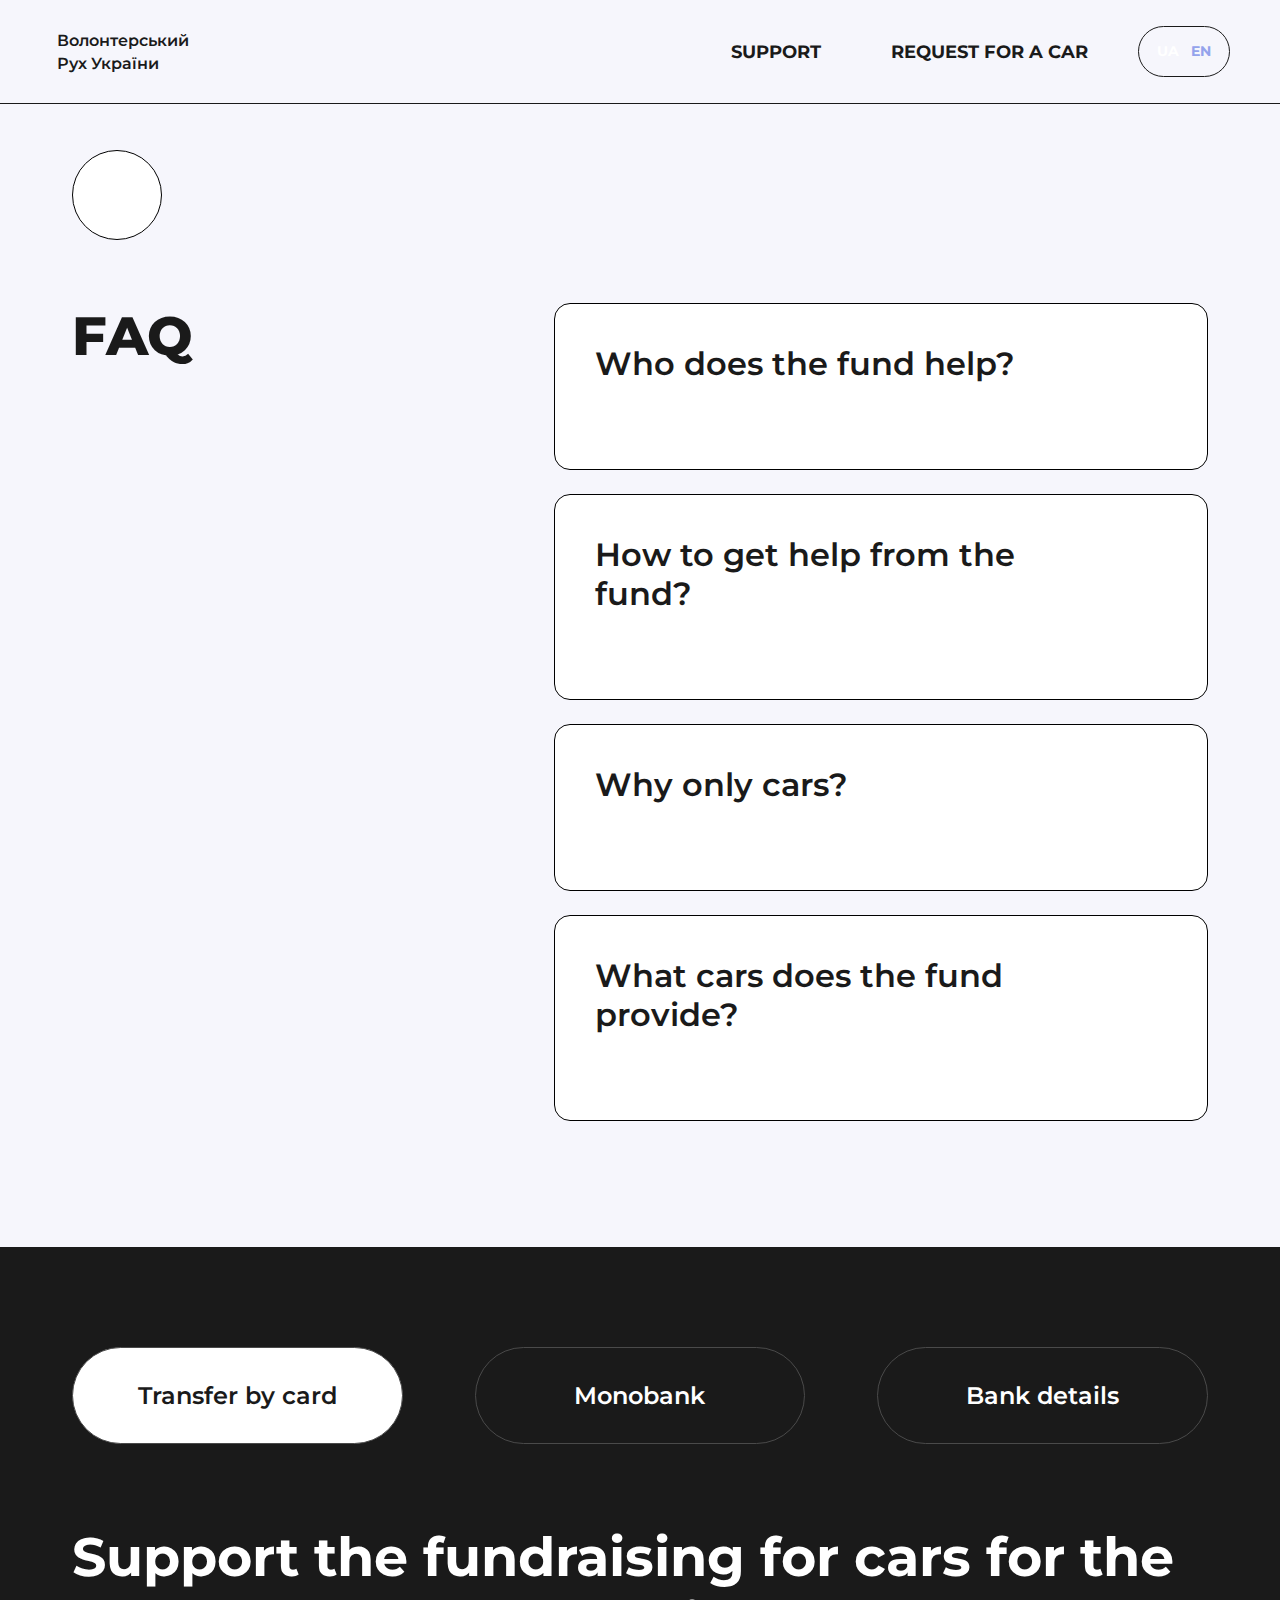
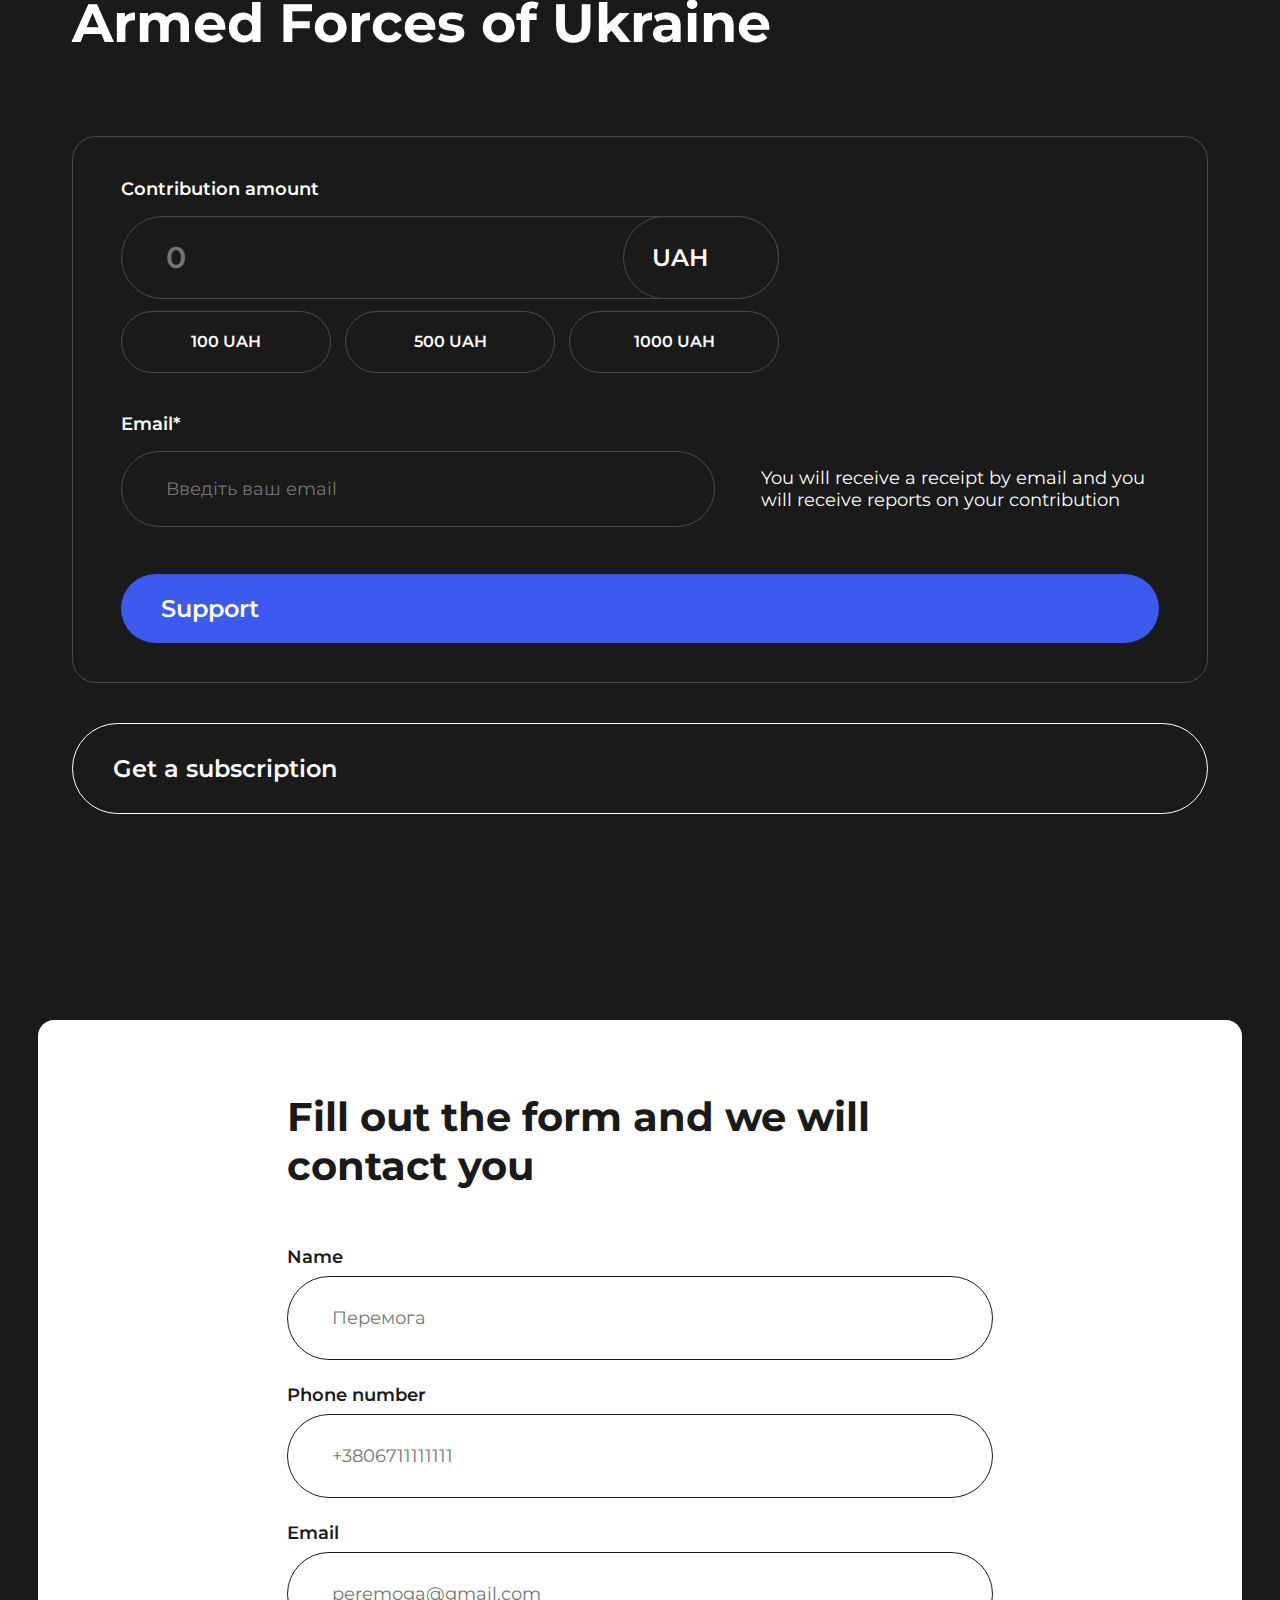
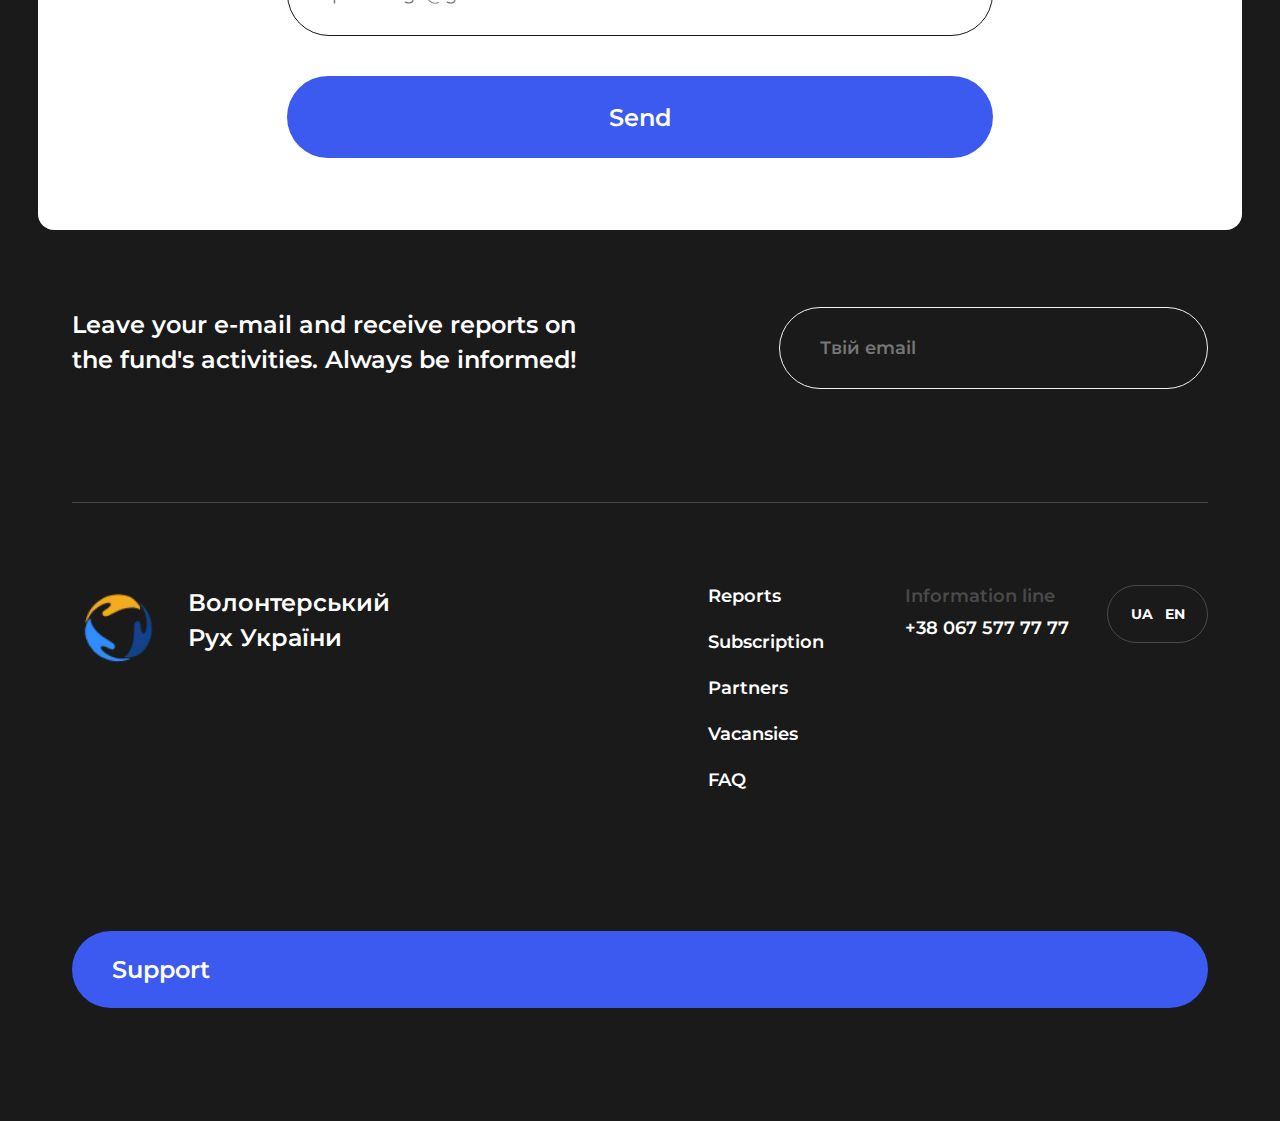
==== commit 0ebc2088: "Add files via upload" ====
--- a/help.html
+++ b/help.html
@@ -6,10 +6,11 @@
 	<meta charset="UTF-8">
 	<meta name="format-detection" content="telephone=no">
 	<!-- <style>body{opacity: 0;}</style> -->
-	<link rel="stylesheet" href="css/style.min.css?_v=20230625122027">
+	<link rel="stylesheet" href="css/style.min.css?_v=20230625193921">
 
 	<link rel="shortcut icon" href="logo.ico">
 	<meta name="Волонтерський Рух України" content="Волонтерський Рух України, збір коштів на машини для ЗСУ">
+	<meta name="description" content="збір коштів на машини для ЗСУ, донат">
 	<meta name="viewport" content="width=device-width, initial-scale=1.0">
 </head>
 
@@ -27,7 +28,7 @@
 					<li class="header__nav-item avto"><a href="index.html#contact-form" data-lang="help_page-18">Запит на авто</a></li>
 				</ul>
 				<div class="header-page__btns">
-					<button class="header__btns-btn header-page__btns-btn--active" data-btn="ukr">UA</button>
+					<button class="header__btns-btn header__btns-btn--active" data-btn="ukr">UA</button>
 					<button class="header__btns-btn" data-btn="en">EN</button>
 				</div>
 			</div>
@@ -280,7 +281,7 @@
 			<button data-close type="button" class="modal__btn btn-blue"><a href="index.html#donat" data-lang="home_page-70">Підтримати збір</a><span class="_icon-arrowicon"></span></button>
 		</div>
 	</div>
-	<script src="js/app.min.js?_v=20230625122027"></script>
+	<script src="js/app.min.js?_v=20230625193921"></script>
 </body>
 
 </html>--- a/css/style.min.css
+++ b/css/style.min.css
@@ -1 +1 @@
-@charset "UTF-8";@import url(https://fonts.googleapis.com/css?family=Montserrat:regular,500,600,700,800,900);@font-face{font-family:icomoon;font-display:swap;src:url(../fonts/icomoon.woff2) format("woff2"),url(../fonts/icomoon.woff) format("woff");font-weight:400;font-style:normal}[class*=_icon-]:before{font-family:icomoon;font-style:normal;font-weight:400;font-variant:normal;text-transform:none;line-height:1;-webkit-font-smoothing:antialiased;-moz-osx-font-smoothing:grayscale}[class*=_icon-]:before{display:block}@font-face{font-family:icomoon;src:url(fonts/icomoon.eot?kvaiyr);src:url(fonts/icomoon.eot?kvaiyr#iefix) format("embedded-opentype"),url(fonts/icomoon.ttf?kvaiyr) format("truetype"),url(fonts/icomoon.woff?kvaiyr) format("woff"),url(fonts/icomoon.svg?kvaiyr#icomoon) format("svg");font-weight:400;font-style:normal;font-display:block}[class*=" icon-"],[class^=icon-]{font-family:icomoon!important;speak:never;font-style:normal;font-weight:400;font-variant:normal;text-transform:none;line-height:1;-webkit-font-smoothing:antialiased;-moz-osx-font-smoothing:grayscale}._icon-arrow-left:before{content:"\e907";font-weight:600;font-size:40px}._icon-map-icon .path1:before{content:"\e905";color:#212121}._icon-map-icon .path2:before{content:"\e906";margin-left:-.900390625em;color:#fff}._icon-arrow-right:before{content:"\e903";font-weight:600;font-size:40px}._icon-copy:before{content:"\e904";color:#3c59f0}._icon-chevron-down:before{content:"\e902"}._icon-arrowicon:before{content:"\e900";font-size:28px;font-weight:600;pointer-events:none}*{padding:0;margin:0;border:0}*,:after,:before{-webkit-box-sizing:border-box;box-sizing:border-box}body,html{height:100%;min-width:320px}body{color:#1a1a1a;line-height:1;font-family:Montserrat;font-size:1.25rem;-ms-text-size-adjust:100%;-moz-text-size-adjust:100%;-webkit-text-size-adjust:100%;-webkit-font-smoothing:antialiased;-moz-osx-font-smoothing:grayscale}button,input,textarea{font-family:Montserrat;font-size:inherit}button{cursor:pointer;color:inherit;background-color:inherit}a{color:inherit}a:link,a:visited{text-decoration:none}a:hover{text-decoration:none}ul li{list-style:none}img{vertical-align:top}h1,h2,h3,h4,h5,h6{font-weight:inherit;font-size:inherit}.lock body{overflow:hidden;-ms-touch-action:none;touch-action:none}.wrapper{min-height:100%;display:-webkit-box;display:-ms-flexbox;display:flex;-webkit-box-orient:vertical;-webkit-box-direction:normal;-ms-flex-direction:column;flex-direction:column;overflow:hidden}.wrapper>main{-webkit-box-flex:1;-ms-flex:1 1 auto;flex:1 1 auto}.wrapper>*{min-width:0}[class*=__container]{max-width:73.125rem;-webkit-box-sizing:content-box;box-sizing:content-box;margin:0 auto;padding:0 .9375rem}.tabs__navigation{display:-webkit-box;display:-ms-flexbox;display:flex}.tabs__title{border:1px solid #eee;padding:.625rem .9375rem;border-radius:.3125rem}.tabs__title._tab-active{border:1px solid #000}.tabs__content{border:1px solid #eee;padding:.625rem .9375rem}[class*=-ibg]{position:relative}[class*=-ibg] img{position:absolute;width:100%;height:100%;top:0;left:0;-o-object-fit:cover;object-fit:cover}[class*=-ibg_contain] img{-o-object-fit:contain;object-fit:contain}.btn{border-radius:72px;display:-webkit-box;display:-ms-flexbox;display:flex;-webkit-box-pack:justify;-ms-flex-pack:justify;justify-content:space-between;-webkit-box-align:center;-ms-flex-align:center;align-items:center}.btn a{width:100%;font-weight:600;text-align:left;display:block}.btn img{display:block}.btn-blue{padding:20px 40px;border-radius:72px;display:-webkit-box;display:-ms-flexbox;display:flex;-webkit-box-pack:justify;-ms-flex-pack:justify;justify-content:space-between;-webkit-box-align:center;-ms-flex-align:center;align-items:center;background-color:#3c59f0;color:#fff;-webkit-transition:all ease .3s;-o-transition:all ease .3s;transition:all ease .3s}.btn-blue:hover{background:#fff;border:1px solid #3c59f0;color:#3c59f0}.btn-blue a{width:100%;text-align:left;font-weight:600;display:block}.btn-blue img{display:block}.input{background-color:#1a1a1a;border:1px solid #f3f3f3;border-radius:4.5rem;font-weight:600;font-size:1.125rem;line-height:1.375rem;color:#4a4a4a}.input:focus{border-color:#fff;color:#fff}.contact-item__input:focus{color:#3c59f0}.text{font-weight:500;font-size:24px;line-height:35px}.title{font-weight:700;line-height:66px}@supports (font-size:clamp(2.25rem ,1.8409090909rem + 2.0454545455vw ,3.375rem)){.title{font-size:clamp(2.25rem ,1.8409090909rem + 2.0454545455vw ,3.375rem)}}@supports not (font-size:clamp(2.25rem ,1.8409090909rem + 2.0454545455vw ,3.375rem)){.title{font-size:calc(2.25rem + 1.125 * (100vw - 20rem)/ 55)}}.hidden{display:none}.header{z-index:2;color:#fff}.header__box{max-width:1440px;height:104px;margin:0 auto;display:-ms-grid;display:grid;-ms-grid-columns:26.2% 58.8% 15%;grid-template-columns:26.2% 58.8% 15%;-webkit-box-align:center;-ms-flex-align:center;align-items:center;border-bottom:1px solid #fff}.header__logo{display:-webkit-box;display:-ms-flexbox;display:flex;-webkit-box-align:center;-ms-flex-align:center;align-items:center}@supports (padding-left:clamp(0.625rem ,-1.1940298507rem + 4.8507462687vw ,4.6875rem)){.header__logo{padding-left:clamp(.625rem ,-1.1940298507rem + 4.8507462687vw ,4.6875rem)}}@supports not (padding-left:clamp(0.625rem ,-1.1940298507rem + 4.8507462687vw ,4.6875rem)){.header__logo{padding-left:calc(.625rem + 4.0625 * (100vw - 37.5rem)/ 83.75)}}.header__logo-text{width:9.5625rem;margin-left:.875rem;font-weight:600;font-size:1rem;line-height:1.4375rem}.header__btns{display:-webkit-box;display:-ms-flexbox;display:flex;border:1px solid #fff;border-radius:32px;-ms-grid-column-align:center;justify-self:center;padding:1rem 1.125rem;gap:12px}.header__btns-btn{font-weight:700;font-size:.875rem;line-height:1.0625rem;color:#94a3ec}.header__nav{display:-webkit-inline-box;display:-ms-inline-flexbox;display:inline-flex;-ms-grid-column-align:end;justify-self:end;gap:4.375rem}.header__nav-item{font-weight:700;font-size:1.125rem;line-height:1.375rem;text-transform:uppercase}.header__btns-btn--active{color:#fff}.footer{background-color:#1a1a1a}.footer__box{max-width:1440px;margin:0 auto;color:#fff}@supports (padding-left:clamp(1.5rem ,0.4090909091rem + 5.4545454545vw ,4.5rem)){.footer__box{padding-left:clamp(1.5rem ,.4090909091rem + 5.4545454545vw ,4.5rem)}}@supports not (padding-left:clamp(1.5rem ,0.4090909091rem + 5.4545454545vw ,4.5rem)){.footer__box{padding-left:calc(1.5rem + 3 * (100vw - 20rem)/ 55)}}@supports (padding-right:clamp(1.5rem ,0.4090909091rem + 5.4545454545vw ,4.5rem)){.footer__box{padding-right:clamp(1.5rem ,.4090909091rem + 5.4545454545vw ,4.5rem)}}@supports not (padding-right:clamp(1.5rem ,0.4090909091rem + 5.4545454545vw ,4.5rem)){.footer__box{padding-right:calc(1.5rem + 3 * (100vw - 20rem)/ 55)}}@supports (padding-bottom:clamp(4.375rem ,3.3977272727rem + 4.8863636364vw ,7.0625rem)){.footer__box{padding-bottom:clamp(4.375rem ,3.3977272727rem + 4.8863636364vw ,7.0625rem)}}@supports not (padding-bottom:clamp(4.375rem ,3.3977272727rem + 4.8863636364vw ,7.0625rem)){.footer__box{padding-bottom:calc(4.375rem + 2.6875 * (100vw - 20rem)/ 55)}}.footer__form{padding-bottom:7.0625rem;display:-webkit-box;display:-ms-flexbox;display:flex;-webkit-box-pack:justify;-ms-flex-pack:justify;justify-content:space-between;border-bottom:1px solid #4a4a4a}@supports (gap:clamp(1.875rem ,-5.2875rem + 19.1vw ,13.8125rem)){.footer__form{gap:clamp(1.875rem ,-5.2875rem + 19.1vw ,13.8125rem)}}@supports not (gap:clamp(1.875rem ,-5.2875rem + 19.1vw ,13.8125rem)){.footer__form{gap:calc(1.875rem + 11.9375 * (100vw - 37.5rem)/ 62.5)}}.footer__form-text{max-width:547px;font-weight:600;font-size:1.5rem;line-height:2.1875rem;-webkit-box-flex:1;-ms-flex:1 60%;flex:1 60%}.footer__form-input{-webkit-box-flex:1;-ms-flex:1 40%;flex:1 40%;-ms-flex-item-align:end;-ms-grid-row-align:end;align-self:end;position:relative}.footer__form-input input{width:100%;padding:1.8125rem 0 1.8125rem 2.5rem}.footer__form-btn{position:absolute;top:25px;right:32px}.footer__content{margin-top:82px;margin-bottom:116px;display:-ms-grid;display:grid;-ms-grid-columns:56% 31.8% auto;grid-template-columns:56% 31.8% auto}.footer__logo{display:-webkit-box;display:-ms-flexbox;display:flex}.footer__logo-text{width:12.75rem;margin-left:1.5625rem;font-weight:600;font-size:1.5rem;line-height:2.1875rem}.footer__logo-img{width:5.6875rem}.footer__logo-img img{width:100%}.footer__lists{display:-webkit-box;display:-ms-flexbox;display:flex;-webkit-box-pack:justify;-ms-flex-pack:justify;justify-content:space-between}.footer__list{font-weight:600;font-size:1.125rem;line-height:1.375rem}.footer__list-item{margin-bottom:1.5rem}.footer__list-info{margin-bottom:10px;color:#4a4a4a}.footer__btns{width:101px;height:58px;border:1px solid #4a4a4a;-webkit-box-pack:center;-ms-flex-pack:center;justify-content:center;gap:12px;-ms-grid-column-align:end;justify-self:end}.footer__btns-btn{font-weight:700;font-size:14px;line-height:17px;text-transform:uppercase}.footer__btn-main{width:100%;padding:24px 40px;background-color:#3c59f0;font-size:24px;line-height:29px;-webkit-transition:all ease .3s;-o-transition:all ease .3s;transition:all ease .3s}.footer__btn-main:hover{background:#fff;border:1px solid #3c59f0;color:#3c59f0}.main{background:-webkit-gradient(linear,left top,left bottom,from(#3c59f0),color-stop(68.13%,#a9b6f7),to(#ffe895));background:-o-linear-gradient(top,#3c59f0 0,#a9b6f7 68.13%,#ffe895 100%);background:linear-gradient(180deg,#3c59f0 0,#a9b6f7 68.13%,#ffe895 100%);margin-top:-104px;color:#fff}.main__box{max-width:1440px;margin:0 auto;padding-top:166px;padding-bottom:160px}@supports (padding-left:clamp(1.5rem ,0.4090909091rem + 5.4545454545vw ,4.5rem)){.main__box{padding-left:clamp(1.5rem ,.4090909091rem + 5.4545454545vw ,4.5rem)}}@supports not (padding-left:clamp(1.5rem ,0.4090909091rem + 5.4545454545vw ,4.5rem)){.main__box{padding-left:calc(1.5rem + 3 * (100vw - 20rem)/ 55)}}@supports (padding-right:clamp(1.5rem ,0.4090909091rem + 5.4545454545vw ,4.5rem)){.main__box{padding-right:clamp(1.5rem ,.4090909091rem + 5.4545454545vw ,4.5rem)}}@supports not (padding-right:clamp(1.5rem ,0.4090909091rem + 5.4545454545vw ,4.5rem)){.main__box{padding-right:calc(1.5rem + 3 * (100vw - 20rem)/ 55)}}.main__title{font-weight:800;margin:62px 0 28px;text-transform:uppercase}@supports (font-size:clamp(3.375rem ,1.9204545455rem + 7.2727272727vw ,7.375rem)){.main__title{font-size:clamp(3.375rem ,1.9204545455rem + 7.2727272727vw ,7.375rem)}}@supports not (font-size:clamp(3.375rem ,1.9204545455rem + 7.2727272727vw ,7.375rem)){.main__title{font-size:calc(3.375rem + 4 * (100vw - 20rem)/ 55)}}@supports (line-height:clamp(4.125rem ,2.3522727273rem + 8.8636363636vw ,9rem)){.main__title{line-height:clamp(4.125rem ,2.3522727273rem + 8.8636363636vw ,9rem)}}@supports not (line-height:clamp(4.125rem ,2.3522727273rem + 8.8636363636vw ,9rem)){.main__title{line-height:calc(4.125rem + 4.875 * (100vw - 20rem)/ 55)}}.main__content{max-width:1296px;margin:0 auto;display:-ms-grid;display:grid;-ms-grid-columns:1fr 1fr;grid-template-columns:1fr 1fr}.main__info{font-weight:600;font-size:28px;line-height:37px;display:-ms-grid;display:grid}.main__info-text{font-weight:600;font-size:28px;line-height:37px}.main__info-btn{-ms-flex-item-align:end;-ms-grid-row-align:end;align-self:end;text-align:start;padding:1.6875rem 2.5rem;background-color:#1a1a1a}.main__info-btn:hover{background:#f6f6fc;color:#3c59f0}.main__info-btn a{font-size:1.625rem;line-height:2rem}.main__img{max-width:609px;margin-top:6.875rem;margin-left:-114px}.main__img img{width:100%;opacity:.2}.info{margin-top:-37px;background:#f6f6fc;border-radius:40px 40px 0 0}.info__box{max-width:1440px;margin:0 auto;font-weight:500;line-height:37px;display:-webkit-box;display:-ms-flexbox;display:flex;-webkit-box-pack:justify;-ms-flex-pack:justify;justify-content:space-between}@supports (padding-left:clamp(1.5rem ,0.4090909091rem + 5.4545454545vw ,4.5rem)){.info__box{padding-left:clamp(1.5rem ,.4090909091rem + 5.4545454545vw ,4.5rem)}}@supports not (padding-left:clamp(1.5rem ,0.4090909091rem + 5.4545454545vw ,4.5rem)){.info__box{padding-left:calc(1.5rem + 3 * (100vw - 20rem)/ 55)}}@supports (padding-right:clamp(1.5rem ,0.4090909091rem + 5.4545454545vw ,4.5rem)){.info__box{padding-right:clamp(1.5rem ,.4090909091rem + 5.4545454545vw ,4.5rem)}}@supports not (padding-right:clamp(1.5rem ,0.4090909091rem + 5.4545454545vw ,4.5rem)){.info__box{padding-right:calc(1.5rem + 3 * (100vw - 20rem)/ 55)}}@supports (padding-top:clamp(4rem ,1.2954545455rem + 13.5227272727vw ,11.4375rem)){.info__box{padding-top:clamp(4rem ,1.2954545455rem + 13.5227272727vw ,11.4375rem)}}@supports not (padding-top:clamp(4rem ,1.2954545455rem + 13.5227272727vw ,11.4375rem)){.info__box{padding-top:calc(4rem + 7.4375 * (100vw - 20rem)/ 55)}}@supports (padding-bottom:clamp(5.375rem ,2.7159090909rem + 13.2954545455vw ,12.6875rem)){.info__box{padding-bottom:clamp(5.375rem ,2.7159090909rem + 13.2954545455vw ,12.6875rem)}}@supports not (padding-bottom:clamp(5.375rem ,2.7159090909rem + 13.2954545455vw ,12.6875rem)){.info__box{padding-bottom:calc(5.375rem + 7.3125 * (100vw - 20rem)/ 55)}}@supports (font-size:clamp(1rem ,0.8181818182rem + 0.9090909091vw ,1.5rem)){.info__box{font-size:clamp(1rem ,.8181818182rem + .9090909091vw ,1.5rem)}}@supports not (font-size:clamp(1rem ,0.8181818182rem + 0.9090909091vw ,1.5rem)){.info__box{font-size:calc(1rem + .5 * (100vw - 20rem)/ 55)}}.info__name-title{max-width:636px;margin-bottom:56px;font-weight:800}@supports (font-size:clamp(2.25rem ,1.8409090909rem + 2.0454545455vw ,3.375rem)){.info__name-title{font-size:clamp(2.25rem ,1.8409090909rem + 2.0454545455vw ,3.375rem)}}@supports not (font-size:clamp(2.25rem ,1.8409090909rem + 2.0454545455vw ,3.375rem)){.info__name-title{font-size:calc(2.25rem + 1.125 * (100vw - 20rem)/ 55)}}@supports (line-height:clamp(2.75rem ,2.25rem + 2.5vw ,4.125rem)){.info__name-title{line-height:clamp(2.75rem ,2.25rem + 2.5vw ,4.125rem)}}@supports not (line-height:clamp(2.75rem ,2.25rem + 2.5vw ,4.125rem)){.info__name-title{line-height:calc(2.75rem + 1.375 * (100vw - 20rem)/ 55)}}.info__about{max-width:526px}.info__about-btn{width:100%;margin-top:64px}.partners{background-color:#1a1a1a}.partners__box{max-width:1440px;margin:0 auto;color:#fff;padding-top:83px}@supports (padding-left:clamp(1.5rem ,0.4090909091rem + 5.4545454545vw ,4.5rem)){.partners__box{padding-left:clamp(1.5rem ,.4090909091rem + 5.4545454545vw ,4.5rem)}}@supports not (padding-left:clamp(1.5rem ,0.4090909091rem + 5.4545454545vw ,4.5rem)){.partners__box{padding-left:calc(1.5rem + 3 * (100vw - 20rem)/ 55)}}@supports (padding-right:clamp(1.5rem ,0.4090909091rem + 5.4545454545vw ,4.5rem)){.partners__box{padding-right:clamp(1.5rem ,.4090909091rem + 5.4545454545vw ,4.5rem)}}@supports not (padding-right:clamp(1.5rem ,0.4090909091rem + 5.4545454545vw ,4.5rem)){.partners__box{padding-right:calc(1.5rem + 3 * (100vw - 20rem)/ 55)}}.partners__list{margin-top:64px;padding-bottom:124px;display:-ms-grid;display:grid;gap:24px;-ms-grid-columns:(minmax(200px,636px))[2];grid-template-columns:repeat(2,minmax(200px,636px));border-bottom:1px solid #4a4a4a}.partners__list-item{height:245px;width:100%}.partners__list-btn{padding:20px 40px;-ms-flex-item-align:end;-ms-grid-row-align:end;align-self:end;background-color:#fff;color:#1a1a1a;font-weight:600;font-size:24px;line-height:29px}.partners__list-btn:hover{background:#1a1a1a;border:1px solid #fff;color:#fff}.item-list{max-width:636px;font-weight:400;font-size:20px;line-height:24px;border:1px solid #a9a9a9;border-radius:24px;padding:40px 0 40px 40px;display:-ms-grid;display:grid;-ms-flex-line-pack:justify;align-content:space-between;-webkit-transition:all ease-in .3s;-o-transition:all ease-in .3s;transition:all ease-in .3s}.item-list:hover{background-color:#fff;color:#1a1a1a;-webkit-box-shadow:3px 3px 5px 2px rgba(238,241,243,.2);box-shadow:3px 3px 5px 2px rgba(238,241,243,.2)}.item-list:hover .item-list-place::before{content:"";background-image:url(../img/map-blk.svg);width:18px;height:20px;position:absolute;top:0;left:0}.item-list-title{margin-top:8px;font-weight:600;font-size:24px;line-height:29px}.item-list-place{position:relative;padding-left:22px;margin-top:12px}.item-list-place::before{content:"";background-image:url(../img/map-pin.svg);width:18px;height:20px;position:absolute;top:0;left:0}.cars{background-color:#1a1a1a}.cars__box{max-width:1440px;margin:0 auto;color:#fff}@supports (padding-left:clamp(1.5rem ,0.4090909091rem + 5.4545454545vw ,4.5rem)){.cars__box{padding-left:clamp(1.5rem ,.4090909091rem + 5.4545454545vw ,4.5rem)}}@supports not (padding-left:clamp(1.5rem ,0.4090909091rem + 5.4545454545vw ,4.5rem)){.cars__box{padding-left:calc(1.5rem + 3 * (100vw - 20rem)/ 55)}}@supports (padding-right:clamp(1.5rem ,0.4090909091rem + 5.4545454545vw ,4.5rem)){.cars__box{padding-right:clamp(1.5rem ,.4090909091rem + 5.4545454545vw ,4.5rem)}}@supports not (padding-right:clamp(1.5rem ,0.4090909091rem + 5.4545454545vw ,4.5rem)){.cars__box{padding-right:calc(1.5rem + 3 * (100vw - 20rem)/ 55)}}@supports (padding-top:clamp(4rem ,1.7272727273rem + 11.3636363636vw ,10.25rem)){.cars__box{padding-top:clamp(4rem ,1.7272727273rem + 11.3636363636vw ,10.25rem)}}@supports not (padding-top:clamp(4rem ,1.7272727273rem + 11.3636363636vw ,10.25rem)){.cars__box{padding-top:calc(4rem + 6.25 * (100vw - 20rem)/ 55)}}.cars__title{max-width:924px;margin-bottom:56px}.car{padding:56px 0;border-top:1px solid #4a4a4a;display:-webkit-box;display:-ms-flexbox;display:flex;-webkit-box-pack:justify;-ms-flex-pack:justify;justify-content:space-between}.car__content{max-width:347px;width:100%;display:-ms-grid;display:grid;-ms-flex-line-pack:justify;align-content:space-between}.car__title{font-weight:600;line-height:49px}@supports (font-size:clamp(1.5rem ,1.1363636364rem + 1.8181818182vw ,2.5rem)){.car__title{font-size:clamp(1.5rem ,1.1363636364rem + 1.8181818182vw ,2.5rem)}}@supports not (font-size:clamp(1.5rem ,1.1363636364rem + 1.8181818182vw ,2.5rem)){.car__title{font-size:calc(1.5rem + 1 * (100vw - 20rem)/ 55)}}.car__img{max-width:635px;-webkit-box-flex:0;-ms-flex:0 59.4%;flex:0 59.4%;-webkit-transition:all ease .3s;-o-transition:all ease .3s;transition:all ease .3s}.car__img img{width:100%}.car__img:hover{-webkit-transform:scale(1.02);-ms-transform:scale(1.02);transform:scale(1.02)}.why__box{max-width:1440px;margin:0 auto;display:-ms-grid;display:grid;-ms-grid-columns:1fr 1fr;grid-template-columns:1fr 1fr;-webkit-box-pack:justify;-ms-flex-pack:justify;justify-content:space-between}@supports (padding-left:clamp(1.5rem ,0.4090909091rem + 5.4545454545vw ,4.5rem)){.why__box{padding-left:clamp(1.5rem ,.4090909091rem + 5.4545454545vw ,4.5rem)}}@supports not (padding-left:clamp(1.5rem ,0.4090909091rem + 5.4545454545vw ,4.5rem)){.why__box{padding-left:calc(1.5rem + 3 * (100vw - 20rem)/ 55)}}@supports (padding-right:clamp(1.5rem ,0.4090909091rem + 5.4545454545vw ,4.5rem)){.why__box{padding-right:clamp(1.5rem ,.4090909091rem + 5.4545454545vw ,4.5rem)}}@supports not (padding-right:clamp(1.5rem ,0.4090909091rem + 5.4545454545vw ,4.5rem)){.why__box{padding-right:calc(1.5rem + 3 * (100vw - 20rem)/ 55)}}@supports (padding-top:clamp(4rem ,2.6363636364rem + 6.8181818182vw ,7.75rem)){.why__box{padding-top:clamp(4rem ,2.6363636364rem + 6.8181818182vw ,7.75rem)}}@supports not (padding-top:clamp(4rem ,2.6363636364rem + 6.8181818182vw ,7.75rem)){.why__box{padding-top:calc(4rem + 3.75 * (100vw - 20rem)/ 55)}}@supports (padding-bottom:clamp(4rem ,1.7272727273rem + 11.3636363636vw ,10.25rem)){.why__box{padding-bottom:clamp(4rem ,1.7272727273rem + 11.3636363636vw ,10.25rem)}}@supports not (padding-bottom:clamp(4rem ,1.7272727273rem + 11.3636363636vw ,10.25rem)){.why__box{padding-bottom:calc(4rem + 6.25 * (100vw - 20rem)/ 55)}}@supports ((-moz-column-gap:clamp(1.25rem ,-1.3409090909rem + 12.9545454545vw ,8.375rem)) or (column-gap:clamp(1.25rem ,-1.3409090909rem + 12.9545454545vw ,8.375rem))){.why__box{-webkit-column-gap:clamp(1.25rem ,-1.3409090909rem + 12.9545454545vw ,8.375rem);-moz-column-gap:clamp(1.25rem ,-1.3409090909rem + 12.9545454545vw ,8.375rem);column-gap:clamp(1.25rem ,-1.3409090909rem + 12.9545454545vw ,8.375rem)}}@supports not ((-moz-column-gap:clamp(1.25rem ,-1.3409090909rem + 12.9545454545vw ,8.375rem)) or (column-gap:clamp(1.25rem ,-1.3409090909rem + 12.9545454545vw ,8.375rem))){.why__box{-webkit-column-gap:calc(1.25rem + 7.125 * (100vw - 20rem)/ 55);-moz-column-gap:calc(1.25rem + 7.125 * (100vw - 20rem)/ 55);column-gap:calc(1.25rem + 7.125 * (100vw - 20rem)/ 55)}}.why__title{max-width:636px}.why__text{max-width:526px;-ms-grid-row-span:2;grid-row:span 2}.why__btn{height:80px;-ms-flex-item-align:end;-ms-grid-row-align:end;align-self:end}.why__img{width:100%}.why__img img{width:100%}.join__box{max-width:1440px;margin:0 auto;padding-top:164px}@supports (padding-left:clamp(1.5rem ,0.4090909091rem + 5.4545454545vw ,4.5rem)){.join__box{padding-left:clamp(1.5rem ,.4090909091rem + 5.4545454545vw ,4.5rem)}}@supports not (padding-left:clamp(1.5rem ,0.4090909091rem + 5.4545454545vw ,4.5rem)){.join__box{padding-left:calc(1.5rem + 3 * (100vw - 20rem)/ 55)}}@supports (padding-right:clamp(1.5rem ,0.4090909091rem + 5.4545454545vw ,4.5rem)){.join__box{padding-right:clamp(1.5rem ,.4090909091rem + 5.4545454545vw ,4.5rem)}}@supports not (padding-right:clamp(1.5rem ,0.4090909091rem + 5.4545454545vw ,4.5rem)){.join__box{padding-right:calc(1.5rem + 3 * (100vw - 20rem)/ 55)}}@supports (padding-bottom:clamp(4rem ,2.0681818182rem + 9.6590909091vw ,9.3125rem)){.join__box{padding-bottom:clamp(4rem ,2.0681818182rem + 9.6590909091vw ,9.3125rem)}}@supports not (padding-bottom:clamp(4rem ,2.0681818182rem + 9.6590909091vw ,9.3125rem)){.join__box{padding-bottom:calc(4rem + 5.3125 * (100vw - 20rem)/ 55)}}.join__items{display:-ms-grid;display:grid;row-gap:64px}@supports (padding-top:clamp(2.4375rem ,0.6875rem + 8.75vw ,7.25rem)){.join__items{padding-top:clamp(2.4375rem ,.6875rem + 8.75vw ,7.25rem)}}@supports not (padding-top:clamp(2.4375rem ,0.6875rem + 8.75vw ,7.25rem)){.join__items{padding-top:calc(2.4375rem + 4.8125 * (100vw - 20rem)/ 55)}}.items-item{display:-ms-grid;display:grid;-ms-grid-columns:10% auto 42.5%;grid-template-columns:10% auto 42.5%}.items-item__number{font-weight:500;font-size:40px;line-height:37px;color:#3c59f0}.items-item__text{max-width:526px;font-weight:500;font-size:20px;line-height:30px;-webkit-transition:all ease .3s;-o-transition:all ease .3s;transition:all ease .3s}.items-item__text:first-child{margin-bottom:0}.items-item__text:hover{-webkit-transform:scale(1.01);-ms-transform:scale(1.01);transform:scale(1.01)}.items-item-btn{padding:54px 26px 26px 40px;border:1px solid #1a1a1a;border-radius:24px;font-weight:600;font-size:24px;line-height:29px;text-align:start;display:-webkit-box;display:-ms-flexbox;display:flex;-webkit-box-pack:justify;-ms-flex-pack:justify;justify-content:space-between;-webkit-transition:all ease .3s;-o-transition:all ease .3s;transition:all ease .3s}.items-item-btn:hover{border:1px solid #3c59f0;color:#3c59f0}.items-item-btn a{width:100%}.progress__box{margin:0 auto;padding-top:12px}@supports (padding-left:clamp(1.5rem ,0.4090909091rem + 5.4545454545vw ,4.5rem)){.progress__box{padding-left:clamp(1.5rem ,.4090909091rem + 5.4545454545vw ,4.5rem)}}@supports not (padding-left:clamp(1.5rem ,0.4090909091rem + 5.4545454545vw ,4.5rem)){.progress__box{padding-left:calc(1.5rem + 3 * (100vw - 20rem)/ 55)}}@supports (padding-right:clamp(1.5rem ,0.4090909091rem + 5.4545454545vw ,4.5rem)){.progress__box{padding-right:clamp(1.5rem ,.4090909091rem + 5.4545454545vw ,4.5rem)}}@supports not (padding-right:clamp(1.5rem ,0.4090909091rem + 5.4545454545vw ,4.5rem)){.progress__box{padding-right:calc(1.5rem + 3 * (100vw - 20rem)/ 55)}}@supports (padding-bottom:clamp(5rem ,3.0909090909rem + 9.5454545455vw ,10.25rem)){.progress__box{padding-bottom:clamp(5rem ,3.0909090909rem + 9.5454545455vw ,10.25rem)}}@supports not (padding-bottom:clamp(5rem ,3.0909090909rem + 9.5454545455vw ,10.25rem)){.progress__box{padding-bottom:calc(5rem + 5.25 * (100vw - 20rem)/ 55)}}.progress__info{max-width:1296px;margin:0 auto;display:-webkit-box;display:-ms-flexbox;display:flex;-webkit-box-pack:justify;-ms-flex-pack:justify;justify-content:space-between;-webkit-box-align:center;-ms-flex-align:center;align-items:center}.progress__title{max-width:1440px}.progress__wrapper{margin-top:50px;gap:24px}.progress__slide{max-width:526px}.progress__slide img{width:100%}.progress__btn{width:132px;height:132px;border:1px solid #1a1a1a;border-radius:50%}.donat{background-color:#1a1a1a}.donat__box{max-width:1440px;padding-top:100px;margin:0 auto;color:#fff}@supports (padding-left:clamp(0.5625rem ,-0.8693181818rem + 7.1590909091vw ,4.5rem)){.donat__box{padding-left:clamp(.5625rem ,-.8693181818rem + 7.1590909091vw ,4.5rem)}}@supports not (padding-left:clamp(0.5625rem ,-0.8693181818rem + 7.1590909091vw ,4.5rem)){.donat__box{padding-left:calc(.5625rem + 3.9375 * (100vw - 20rem)/ 55)}}@supports (padding-right:clamp(0.5625rem ,-0.8693181818rem + 7.1590909091vw ,4.5rem)){.donat__box{padding-right:clamp(.5625rem ,-.8693181818rem + 7.1590909091vw ,4.5rem)}}@supports not (padding-right:clamp(0.5625rem ,-0.8693181818rem + 7.1590909091vw ,4.5rem)){.donat__box{padding-right:calc(.5625rem + 3.9375 * (100vw - 20rem)/ 55)}}@supports (padding-bottom:clamp(4rem ,2.6363636364rem + 6.8181818182vw ,7.75rem)){.donat__box{padding-bottom:clamp(4rem ,2.6363636364rem + 6.8181818182vw ,7.75rem)}}@supports not (padding-bottom:clamp(4rem ,2.6363636364rem + 6.8181818182vw ,7.75rem)){.donat__box{padding-bottom:calc(4rem + 3.75 * (100vw - 20rem)/ 55)}}.donat-tabs__navigation{width:100%;display:-ms-grid;display:grid;-ms-grid-columns:(minmax(200px,382px))[3];grid-template-columns:repeat(3,minmax(200px,382px));-webkit-box-pack:justify;-ms-flex-pack:justify;justify-content:space-between;line-height:29px}@supports (gap:clamp(0.0000000625rem ,-1.6363635511rem + 8.1818180682vw ,4.5rem)){.donat-tabs__navigation{gap:clamp(.0000000625rem ,-1.6363635511rem + 8.1818180682vw ,4.5rem)}}@supports not (gap:clamp(0.0000000625rem ,-1.6363635511rem + 8.1818180682vw ,4.5rem)){.donat-tabs__navigation{gap:calc(.0000000625rem + 4.4999999375 * (100vw - 20rem)/ 55)}}.donat-tabs__title{margin-bottom:80px;padding:33px 0;display:-webkit-box;display:-ms-flexbox;display:flex;-webkit-box-pack:center;-ms-flex-pack:center;justify-content:center;-webkit-box-align:center;-ms-flex-align:center;align-items:center;border:1px solid #4a4a4a;border-radius:64px;font-weight:600;font-size:24px}.tab{margin-top:80px}.tab__card{padding:41px 48px 39px;border:1px solid #4a4a4a;border-radius:24px}.tab__card-label{font-weight:600;font-size:18px;line-height:22px}.tab__card-btn{width:100%;font-weight:600;font-size:24px;line-height:29px}.tab__btn{width:100%;margin-top:40px;padding:30px 40px;border:1px solid #fff;font-weight:600;font-size:24px;line-height:29px;-webkit-transition:all ease .3s;-o-transition:all ease .3s;transition:all ease .3s}.tab__btn:hover{background:#f6f6fc;color:#1a1a1a}.tab__mono-btn{width:100%;margin-top:40px;margin-bottom:40px;padding:30px 40px;border:1px solid #fff;font-weight:600;font-size:24px;line-height:29px;-webkit-transition:all ease .3s;-o-transition:all ease .3s;transition:all ease .3s}.tab__mono-btn:hover{background-color:#fff;color:#1a1a1a}.card-sum{max-width:658px}.card-sum__donat{margin-top:16px}.card-sum__btns{margin-bottom:40px;display:-webkit-box;display:-ms-flexbox;display:flex;-webkit-box-pack:justify;-ms-flex-pack:justify;justify-content:space-between}.card-sum__btn{width:210px;padding:20px 0;border:1px solid #4a4a4a;border-radius:72px;font-weight:600;font-size:16px;line-height:20px}.card-sum__btn:hover{border-color:#fff}.card-sum__btn:active{background:#fff;color:#1a1a1a}.card-sum__input{position:relative;margin-bottom:12px}.card-sum input{width:100%;padding:22px 0 22px 44px;font-weight:600;font-size:30px;line-height:37px;color:#fff;border:1px solid #4a4a4a}.card-mail{max-width:1121px;margin:16px 0 47px;display:-webkit-box;display:-ms-flexbox;display:flex;-webkit-box-pack:justify;-ms-flex-pack:justify;justify-content:space-between;-webkit-box-align:center;-ms-flex-align:center;align-items:center;gap:46px}.card-mail input{width:100%;padding:26px 44px;font-weight:400;font-size:18px;line-height:22px;border:1px solid #4a4a4a}.card-mail-text{max-width:417px;font-weight:400;font-size:18px;line-height:22px}.sum__input{position:absolute;top:0;right:0}.sum__input-title{width:156px;font-family:Montserrat;padding:26px 28px;font-weight:600;font-size:24px;line-height:29px;border:1px solid #4a4a4a;cursor:pointer;background-color:#1a1a1a;color:#fff;position:relative}.sum__input-title--active{color:#fff;border-color:#fff}.sum__input-icon{position:absolute;top:31px;right:28px;pointer-events:none}.sum__valuta{margin-top:2px;padding:26px 0;text-align:center;border:1px solid #fff;border-radius:24px;background-color:#1a1a1a;overflow:hidden}.sum__valuta-item{margin-bottom:12px;font-weight:600;font-size:20px;line-height:24px;cursor:pointer;color:#4a4a4a}.sum__valuta-item:last-child{margin-bottom:0}.sum__valuta-item:hover{color:#3c59f0}.dropdown{width:156px;position:relative}.dropdown__item-hidden{display:none}.hidden{display:none}.arrow-open{-webkit-transform:rotateX(180deg);transform:rotateX(180deg)}.invoice{margin-bottom:40px}.invoice-title{margin-bottom:45px;font-weight:700;font-size:32px;line-height:39px}.list-item{margin-bottom:20px;display:-webkit-box;display:-ms-flexbox;display:flex;font-weight:400;font-size:24px;line-height:29px;text-transform:capitalize}.list-item-title{margin-right:10px;font-weight:600}.list-item-text{display:-webkit-box;display:-ms-flexbox;display:flex;margin-right:30px}.bank{margin-right:40px}._icon-copy{margin-left:40px}._tab-active{background-color:#fff;color:#1a1a1a}.contact-form{padding:82px 38px 77px;background-color:#1a1a1a}.contact-form__box{max-width:1363px;margin:0 auto;padding-top:72px;padding-bottom:72px;background-color:#fff;border-radius:16px}@supports (padding-left:clamp(9.375rem ,-0.9375rem + 20.625vw ,19.6875rem)){.contact-form__box{padding-left:clamp(9.375rem ,-.9375rem + 20.625vw ,19.6875rem)}}@supports not (padding-left:clamp(9.375rem ,-0.9375rem + 20.625vw ,19.6875rem)){.contact-form__box{padding-left:calc(9.375rem + 10.3125 * (100vw - 50rem)/ 50)}}@supports (padding-right:clamp(9.375rem ,-0.9375rem + 20.625vw ,19.6875rem)){.contact-form__box{padding-right:clamp(9.375rem ,-.9375rem + 20.625vw ,19.6875rem)}}@supports not (padding-right:clamp(9.375rem ,-0.9375rem + 20.625vw ,19.6875rem)){.contact-form__box{padding-right:calc(9.375rem + 10.3125 * (100vw - 50rem)/ 50)}}.contact-form__title{font-weight:700;font-size:40px;line-height:49px}.contact-form__content{margin-top:56px}.contact-form__btn{width:100%;margin-top:16px;padding:26.5px 0;background:#3c59f0;border-radius:72px;font-weight:600;font-size:24px;line-height:29px;color:#fff;-webkit-transition:all ease .3s;-o-transition:all ease .3s;transition:all ease .3s}.contact-form__btn:hover{background:#fff;border:1px solid #3c59f0;color:#3c59f0}.contact-item__input{width:100%;margin-top:8px;margin-bottom:24px;padding:30px 44px;background-color:#fff;border:1px solid #1a1a1a;display:block;font-weight:400;font-size:18px;line-height:22px;color:#a9a9a9}.modal{position:fixed;top:0;left:0;z-index:1050;display:none;width:100%;height:100%;overflow:hidden;background-color:rgba(0,0,0,.5)}.modal__wrapper{max-width:1076px;margin:40px auto;padding:178px 196px 88px 196px;background-color:#fff;border-radius:24px;position:relative}.modal__content{width:100%;padding:40px;overflow-y:auto}.modal__close{position:absolute;top:8px;right:14px;font-size:50px;color:#1a1a1a;font-weight:400;border:none;background-color:transparent;cursor:pointer}.modal__btn{width:100%;margin-top:90px}.modal__btn a{width:100%;font-size:24px;line-height:29px}.modal__text{font-weight:600;font-size:28px;line-height:37px}.modal__text p{margin-bottom:24px}.modal__text p:last-child{margin-bottom:0}.show{display:block}.hide{display:none}.header-page{z-index:2;color:#1a1a1a;background-color:#f6f6fc}.header-page__box{max-width:1440px;height:104px;margin:0 auto;display:-ms-grid;display:grid;-ms-grid-columns:26.2% 58.8% 15%;grid-template-columns:26.2% 58.8% 15%;-webkit-box-align:center;-ms-flex-align:center;align-items:center;border-bottom:1px solid #1a1a1a}.header-page__logo{display:-webkit-box;display:-ms-flexbox;display:flex;-webkit-box-align:center;-ms-flex-align:center;align-items:center}@supports (padding-left:clamp(0.625rem ,-1.1940298507rem + 4.8507462687vw ,4.6875rem)){.header-page__logo{padding-left:clamp(.625rem ,-1.1940298507rem + 4.8507462687vw ,4.6875rem)}}@supports not (padding-left:clamp(0.625rem ,-1.1940298507rem + 4.8507462687vw ,4.6875rem)){.header-page__logo{padding-left:calc(.625rem + 4.0625 * (100vw - 37.5rem)/ 83.75)}}.header-page__logo-text{width:153px;margin-left:14px;font-weight:600;font-size:16px;line-height:23px}.header-page__btns{display:-webkit-box;display:-ms-flexbox;display:flex;border:1px solid #1a1a1a;border-radius:32px;-ms-grid-column-align:center;justify-self:center;padding:1rem 1.125rem;gap:12px}.header-page__btns-btn{font-weight:700;font-size:.875rem;line-height:1.0625rem}.header-page__nav{display:-webkit-inline-box;display:-ms-inline-flexbox;display:inline-flex;-ms-grid-column-align:end;justify-self:end;gap:4.375rem}.header-page__nav-item{font-weight:700;font-size:1.125rem;line-height:1.375rem;text-transform:uppercase}.vacancy{padding:0 72px;background-color:#f6f6fc}.vacancy__box{max-width:1296px;margin:0 auto;padding:46px 0 126px}.vacancy__btn{width:90px;height:90px;margin-bottom:63px;border-radius:50%;border:1px solid #000;background-color:#fff}.vacancy__content{display:-webkit-box;display:-ms-flexbox;display:flex;-webkit-box-pack:justify;-ms-flex-pack:justify;justify-content:space-between}.vacancy__items{-webkit-box-flex:0;-ms-flex:0 56.4%;flex:0 56.4%}.vacancy__items-item{padding:40px 40px 46px;background-color:#fff;border:1px solid #000;border-radius:16px}.vacancy__item{height:232px;margin-bottom:24px;display:-ms-grid;display:grid;-ms-flex-line-pack:justify;align-content:space-between;-webkit-transition:all ease .3s;-o-transition:all ease .3s;transition:all ease .3s}.vacancy__item-name{max-width:366px}.vacancy__item-title{display:-webkit-box;display:-ms-flexbox;display:flex;-webkit-box-pack:justify;-ms-flex-pack:justify;justify-content:space-between;font-weight:600;font-size:32px;line-height:39px}.vacancy__item-info{display:-webkit-box;display:-ms-flexbox;display:flex;-webkit-box-pack:justify;-ms-flex-pack:justify;justify-content:space-between;font-weight:500;font-size:20px;line-height:24px}.vacancy__item-work{-ms-flex-item-align:end;-ms-grid-row-align:end;align-self:end;font-weight:400;font-size:24px;line-height:29px;text-decoration-line:underline}.vacancy__item-place{line-height:28px;position:relative}.vacancy__item-place::before{content:"";background-image:url(../img/map-blk.svg);width:18px;height:20px;position:absolute;top:0;left:-24px}.vacancy__item:last-child{margin-bottom:0}.vacancy__item:hover{border-color:#3c59f0;-webkit-box-shadow:4px 4px 8px 0 rgba(144,183,237,.2);box-shadow:4px 4px 8px 0 rgba(144,183,237,.2)}.vacancy__item:hover .vacancy__item-title{color:#3c59f0}.partner{padding:0 72px;background-color:#f6f6fc}.partner__box{max-width:1296px;margin:0 auto;padding:46px 0 126px}.partner__btn{width:90px;height:90px;margin-bottom:63px;border-radius:50%;border:1px solid #000;background-color:#fff}.partner__content{display:-webkit-box;display:-ms-flexbox;display:flex;-webkit-box-pack:justify;-ms-flex-pack:justify;justify-content:space-between}.partner__items{-webkit-box-flex:0;-ms-flex:0 57.56%;flex:0 57.56%}.partner__items-item{padding:40px 40px 46px;background-color:#fff;border:1px solid #000;border-radius:16px}.partner__items-item:hover .partner__item-title{color:#3c59f0}.partner__item{height:232px;margin-bottom:24px;display:-ms-grid;display:grid;-ms-flex-line-pack:justify;align-content:space-between}.partner__item-hyundai{padding-left:76px;position:relative}.partner__item-hyundai::before{content:"";background-image:url(../img/hyundai.svg);width:60px;height:30px;position:absolute;top:0;left:0}.partner__item-renault{padding-left:46px;position:relative}.partner__item-renault::before{content:"";background-image:url(../img/renault.svg);width:30px;height:40px;position:absolute;top:0;left:0}.partner__item-nissan{padding-left:82px;position:relative}.partner__item-nissan::before{content:"";background-image:url("../img/nissan_logo 1.svg");width:62px;height:48px;position:absolute;top:0;left:0}.partner__item-ford{padding-left:110px;position:relative}.no-webp .partner__item-ford::before{background-image:url(../img/ford-logo.png)}.partner__item-ford::before{content:"";width:94px;height:35px;position:absolute;top:0;left:0}.partner__item-skoda{padding-left:77px;position:relative}.no-webp .partner__item-skoda::before{background-image:url(../img/skoda_logo.png)}.partner__item-skoda::before{content:"";width:55px;height:55px;position:absolute;top:0;left:0}.partner__item-title{display:-webkit-box;display:-ms-flexbox;display:flex;-webkit-box-pack:justify;-ms-flex-pack:justify;justify-content:space-between;font-weight:600;font-size:32px;line-height:39px}.partner__item-info{display:-webkit-box;display:-ms-flexbox;display:flex;-webkit-box-pack:justify;-ms-flex-pack:justify;justify-content:space-between;font-weight:500;font-size:20px;line-height:24px}.partner__item-work{-ms-flex-item-align:end;-ms-grid-row-align:end;align-self:end;font-weight:400;font-size:24px;line-height:29px;text-decoration-line:underline}.partner__item-place{position:relative;line-height:28px}.partner__item-place::before{content:"";background-image:url(../img/map-blk.svg);width:18px;height:20px;position:absolute;top:0;left:-22px}.partner__item:last-child{margin-bottom:0}.help{padding:0 72px;background-color:#f6f6fc}.help__box{max-width:1296px;margin:0 auto;padding:46px 0 126px}.help__btn{width:90px;height:90px;margin-bottom:63px;border-radius:50%;border:1px solid #000;background-color:#fff}.help__content{display:-webkit-box;display:-ms-flexbox;display:flex;-webkit-box-pack:justify;-ms-flex-pack:justify;justify-content:space-between}.help__items{-webkit-box-flex:0;-ms-flex:0 57.56%;flex:0 57.56%}.help__items-item{margin-bottom:24px;padding:40px 40px 46px;background-color:#fff;border:1px solid #000;border-radius:16px}.help__items-item:last-child{margin-bottom:0}.help__items-item:hover{border-color:#3c59f0}.help__items-item:hover .help__item-title{color:#3c59f0}.help__title{font-weight:800}.help__item-title{width:100%;margin-bottom:40px;display:-webkit-box;display:-ms-flexbox;display:flex;-webkit-box-pack:justify;-ms-flex-pack:justify;justify-content:space-between;-webkit-box-align:start;-ms-flex-align:start;align-items:start;font-weight:600;font-size:32px;line-height:39px;text-align:start}.help__item-title p{max-width:485px}.help__item-info{font-weight:500;font-size:20px;line-height:30px}.help__item-text{margin-bottom:16px}.help__item-link{display:block;color:#3c59f0;line-height:44px}._spoller-active{color:#3c59f0}._spoller-active span{-webkit-transform:rotateX(180deg);transform:rotateX(180deg)}.swiper{overflow:hidden}.swiper-wrapper{width:100%;height:100%;-webkit-box-sizing:content-box;box-sizing:content-box;display:-webkit-box;display:-ms-flexbox;display:flex;position:relative}.swiper-vertical .swiper-wrapper{-webkit-box-orient:vertical;-webkit-box-direction:normal;-ms-flex-direction:column;flex-direction:column}.swiper-autoheight .swiper-wrapper{-webkit-box-align:start;-ms-flex-align:start;align-items:flex-start}.swiper-initialized .swiper-slide{-ms-flex-negative:0;flex-shrink:0}.swiper-android .swiper-slide,.swiper-android .swiper-wrapper{-webkit-transform:translate3d(0,0,0);transform:translate3d(0,0,0)}.swiper-button-lock{display:none!important}@media (min-width:121.25em){.header__logo{padding-left:inherit}.header-page__logo{padding-left:inherit}}@media (min-width:100em){.footer__form{gap:inherit}.contact-form__box{padding-left:inherit}.contact-form__box{padding-right:inherit}}@media (max-width:50em){.contact-form__box{padding-left:inherit}.contact-form__box{padding-right:inherit}}@media (max-width:47.99875em){.header__logo{padding-left:24px}.header__logo-text{display:none}.footer__form{-ms-flex-wrap:wrap;flex-wrap:wrap}.footer__lists{-ms-flex-wrap:wrap;flex-wrap:wrap}.main__content{display:block}.main__img{margin-top:-50px}.main__img img{margin-left:170px;-webkit-transform:rotateY(180deg);transform:rotateY(180deg)}.main__title{margin-top:0}.main__info-text{margin-top:33px;margin-bottom:33px}.info__box{gap:15px;-ms-flex-wrap:wrap;flex-wrap:wrap}.info__about-text{font-size:16px;line-height:24px}.car{-ms-flex-wrap:wrap-reverse;flex-wrap:wrap-reverse}.car__title{margin:16px 0 36px}.car__img{-webkit-box-flex:0;-ms-flex:0 100%;flex:0 100%}.items-item{display:block}.items-item__text{margin:12px 0 24px}.items-item-btn{width:100%}.donat-tabs__navigation{-ms-grid-columns:1fr;grid-template-columns:1fr}.donat-tabs__title{width:100%;margin-bottom:24px}.card-mail{-ms-flex-wrap:wrap;flex-wrap:wrap;gap:16px}.list-item{display:block}.tab__card{padding:28px 16px}.modal__wrapper{max-width:600px;padding:70px}.header-page__logo{padding-left:24px}.header-page__logo-text{display:none}.help,.partner,.vacancy{padding:0 24px}.help__items,.partner__items,.vacancy__items{-webkit-box-flex:0;-ms-flex:0 65%;flex:0 65%}.partner__items-item{padding:25px 16px 25px 32px}.help__items-item{padding:22px 16px 25px}}@media (max-width:37.5em){.header__logo{padding-left:inherit}.footer__form{gap:inherit}.header-page__logo{padding-left:inherit}}@media (max-width:29.99875em){.header__box{-ms-grid-columns:20% 50% 30%;grid-template-columns:20% 50% 30%}.avto{display:none}.header__nav{margin-right:15px}.header__nav-item{padding:12px 16px;background:#1a1a1a;border-radius:56px;font-weight:600;font-size:12px;line-height:15px}.header__btns{margin-right:24px;padding:12px 16px}.header__btns-btn{font-weight:600;font-size:12px;line-height:15px}.footer__box{padding-top:0}.footer__form{display:block;padding-bottom:69px}.footer__form-input{margin-top:32px}.footer__form-input input{font-weight:400;font-size:14px;line-height:17px;padding:12px 24px}.footer__content{display:block;margin-bottom:44px}.footer__logo{margin-bottom:55px}.footer__btn-main{padding:16px 24px;font-size:16px;line-height:20px}.footer__form-btn{top:8px}.title{line-height:44px}.main__info-btn a{font-size:16px}.main__info-btn{padding:16px 24px}.info__name-text{display:none}.info__name-title{margin-bottom:16px}.info__about-btn{margin-top:32px}.partners__list{-ms-grid-columns:1fr;grid-template-columns:1fr}.car__content{max-width:430px}.why__box{-ms-grid-columns:1fr;grid-template-columns:1fr}.why__text{margin-top:40px;font-size:16px;line-height:24px}.why__btn{height:inherit;margin:40px 0;padding:18px 24px;font-size:16px;line-height:20px}.no-webp .why__img{background-image:url(../img/why-back.png)}.why__img{width:auto;height:378px;margin:0 24px;background-size:100%;background-repeat:no-repeat}.why__img img{width:auto;display:none}.join__box{margin-top:-300px}.items-item-btn{padding:16px 24px}.progress__slider{height:364px}.progress__wrapper{height:364px;width:100%}.progress__slide{height:100%}.progress__btn{border:none}.donat-tabs__navigation{gap:12px}.donat-tabs__title{margin-bottom:0;padding:18px 24px;font-size:16px;line-height:20px}.donat-title{margin-top:64px}.tab__card{padding:28px 16px}.card-sum input{width:100%;padding:12px 28px;font-size:25px;line-height:30px}.sum__input{width:83px}.sum__input-title{width:83px;height:56px;padding:18px 12px;font-size:14px;line-height:17px}.card-sum__btn{width:111px;padding:9.5px 0;font-size:14px;line-height:17px}.sum__valuta{width:83px}.sum__valuta-item{font-size:18px}.card-mail input{padding:12px 24px}.card-mail-text{font-size:12px;line-height:15px}.tab__card-btn{padding:16px 24px;font-size:16px;line-height:20px}.tab__btn{padding:16px 24px;font-size:16px;line-height:20px}.tab__mono-btn{padding:20px 30px;font-size:20px}.invoice-title{margin-top:24px;font-size:16px;line-height:20px}.list-item{margin-bottom:12px;font-size:14px;line-height:18px}.sum__input-icon{top:20px;right:85px}.contact-form{padding-left:9px;padding-right:9px}.contact-form__box{padding-left:24px;padding-right:24px}.contact-form__title{font-size:24px;line-height:29px}.contact-item__input{padding:12px 20px}.contact-form__btn{padding:18px 24px;font-size:16px;line-height:20px}.modal__wrapper{max-width:450px;padding:50px 30px}.modal__text{font-size:20px;line-height:26px}.modal__btn a{font-size:20px}.header-page__box{-ms-grid-columns:20% 50% 30%;grid-template-columns:20% 50% 30%}.avto{display:none}.header__nav{margin-right:15px}.header__nav-item{padding:12px 16px;background:#1a1a1a;border-radius:56px;font-weight:600;font-size:12px;line-height:15px;color:#fff}.header-page__btns{margin-right:24px;padding:12px 16px}.header__btns-btn{font-weight:600;font-size:12px;line-height:15px}.vacancy__item{height:159px}.vacancy__item-work{font-size:14px;line-height:17px}.vacancy__items-item{padding:22px 16px 25px 16px}.partner__item-work{display:none}.partner__item-place,.partner__item-street,.vacancy__item-place,.vacancy__item-street{font-size:14px;line-height:20px}.partner__items-item{height:159px}.partner__item-title,.vacancy__item-title{font-size:16px}.help__btn,.partner__btn,.vacancy__btn{display:none}.help__box,.partner__box,.vacancy__box{padding-bottom:80px}.help__title,.partner__title,.vacancy__title{margin-bottom:40px}.help__content,.partner__content,.vacancy__content{display:block}.help__item-title{font-size:16px}.help__item-info{font-size:14px;line-height:22px}}.webp .partner__item-ford::before{background-image:url(../img/ford-logo.webp)}.webp .partner__item-skoda::before{background-image:url(../img/skoda_logo.webp)}@media (max-width:29.99875em){.webp .why__img{background-image:url(../img/why-back.webp)}}+@charset "UTF-8";@import url(https://fonts.googleapis.com/css?family=Montserrat:regular,500,600,700,800,900);@font-face{font-family:icomoon;font-display:swap;src:url(../fonts/icomoon.woff2) format("woff2"),url(../fonts/icomoon.woff) format("woff");font-weight:400;font-style:normal}[class*=_icon-]:before{font-family:icomoon;font-style:normal;font-weight:400;font-variant:normal;text-transform:none;line-height:1;-webkit-font-smoothing:antialiased;-moz-osx-font-smoothing:grayscale}[class*=_icon-]:before{display:block}@font-face{font-family:icomoon;src:url(fonts/icomoon.eot?kvaiyr);src:url(fonts/icomoon.eot?kvaiyr#iefix) format("embedded-opentype"),url(fonts/icomoon.ttf?kvaiyr) format("truetype"),url(fonts/icomoon.woff?kvaiyr) format("woff"),url(fonts/icomoon.svg?kvaiyr#icomoon) format("svg");font-weight:400;font-style:normal;font-display:block}[class*=" icon-"],[class^=icon-]{font-family:icomoon!important;speak:never;font-style:normal;font-weight:400;font-variant:normal;text-transform:none;line-height:1;-webkit-font-smoothing:antialiased;-moz-osx-font-smoothing:grayscale}._icon-arrow-left:before{content:"\e907";font-weight:600;font-size:40px}._icon-map-icon .path1:before{content:"\e905";color:#212121}._icon-map-icon .path2:before{content:"\e906";margin-left:-.900390625em;color:#fff}._icon-arrow-right:before{content:"\e903";font-weight:600;font-size:40px}._icon-copy:before{content:"\e904";color:#3c59f0}._icon-chevron-down:before{content:"\e902"}._icon-arrowicon:before{content:"\e900";font-size:28px;font-weight:600;pointer-events:none}*{padding:0;margin:0;border:0}*,:after,:before{-webkit-box-sizing:border-box;box-sizing:border-box}body,html{height:100%;min-width:320px}body{color:#1a1a1a;line-height:1;font-family:Montserrat;font-size:1.25rem;-ms-text-size-adjust:100%;-moz-text-size-adjust:100%;-webkit-text-size-adjust:100%;-webkit-font-smoothing:antialiased;-moz-osx-font-smoothing:grayscale}button,input,textarea{font-family:Montserrat;font-size:inherit}button{cursor:pointer;color:inherit;background-color:inherit}a{color:inherit}a:link,a:visited{text-decoration:none}a:hover{text-decoration:none}ul li{list-style:none}img{vertical-align:top}h1,h2,h3,h4,h5,h6{font-weight:inherit;font-size:inherit}.lock body{overflow:hidden;-ms-touch-action:none;touch-action:none}.wrapper{min-height:100%;display:-webkit-box;display:-ms-flexbox;display:flex;-webkit-box-orient:vertical;-webkit-box-direction:normal;-ms-flex-direction:column;flex-direction:column;overflow:hidden}.wrapper>main{-webkit-box-flex:1;-ms-flex:1 1 auto;flex:1 1 auto}.wrapper>*{min-width:0}[class*=__container]{max-width:73.125rem;-webkit-box-sizing:content-box;box-sizing:content-box;margin:0 auto;padding:0 .9375rem}.tabs__navigation{display:-webkit-box;display:-ms-flexbox;display:flex}.tabs__title{border:1px solid #eee;padding:.625rem .9375rem;border-radius:.3125rem}.tabs__title._tab-active{border:1px solid #000}.tabs__content{border:1px solid #eee;padding:.625rem .9375rem}[class*=-ibg]{position:relative}[class*=-ibg] img{position:absolute;width:100%;height:100%;top:0;left:0;-o-object-fit:cover;object-fit:cover}[class*=-ibg_contain] img{-o-object-fit:contain;object-fit:contain}.btn{border-radius:72px;display:-webkit-box;display:-ms-flexbox;display:flex;-webkit-box-pack:justify;-ms-flex-pack:justify;justify-content:space-between;-webkit-box-align:center;-ms-flex-align:center;align-items:center}.btn a{width:100%;font-weight:600;text-align:left;display:block}.btn img{display:block}.btn-blue{padding:20px 40px;border-radius:72px;display:-webkit-box;display:-ms-flexbox;display:flex;-webkit-box-pack:justify;-ms-flex-pack:justify;justify-content:space-between;-webkit-box-align:center;-ms-flex-align:center;align-items:center;background-color:#3c59f0;color:#fff;-webkit-transition:all ease .3s;-o-transition:all ease .3s;transition:all ease .3s}.btn-blue:hover{background:#fff;border:1px solid #3c59f0;color:#3c59f0}.btn-blue a{width:100%;text-align:left;font-weight:600;display:block}.btn-blue img{display:block}.input{background-color:#1a1a1a;border:1px solid #f3f3f3;border-radius:4.5rem;font-weight:600;font-size:1.125rem;line-height:1.375rem;color:#4a4a4a}.input:focus{border-color:#fff;color:#fff}.contact-item__input:focus{color:#3c59f0}.text{font-weight:500;font-size:24px;line-height:35px}.title{font-weight:700;line-height:66px}@supports (font-size:clamp(2.25rem ,1.8409090909rem + 2.0454545455vw ,3.375rem)){.title{font-size:clamp(2.25rem ,1.8409090909rem + 2.0454545455vw ,3.375rem)}}@supports not (font-size:clamp(2.25rem ,1.8409090909rem + 2.0454545455vw ,3.375rem)){.title{font-size:calc(2.25rem + 1.125 * (100vw - 20rem)/ 55)}}.hidden{display:none}.header{z-index:2;color:#fff}.header__box{max-width:1440px;height:104px;margin:0 auto;display:-ms-grid;display:grid;-ms-grid-columns:26.2% 58.8% 15%;grid-template-columns:26.2% 58.8% 15%;-webkit-box-align:center;-ms-flex-align:center;align-items:center;border-bottom:1px solid #fff}.header__logo{display:-webkit-box;display:-ms-flexbox;display:flex;-webkit-box-align:center;-ms-flex-align:center;align-items:center}@supports (padding-left:clamp(0.625rem ,-1.1940298507rem + 4.8507462687vw ,4.6875rem)){.header__logo{padding-left:clamp(.625rem ,-1.1940298507rem + 4.8507462687vw ,4.6875rem)}}@supports not (padding-left:clamp(0.625rem ,-1.1940298507rem + 4.8507462687vw ,4.6875rem)){.header__logo{padding-left:calc(.625rem + 4.0625 * (100vw - 37.5rem)/ 83.75)}}.header__logo-text{width:9.5625rem;margin-left:.875rem;font-weight:600;font-size:1rem;line-height:1.4375rem}.header__btns{display:-webkit-box;display:-ms-flexbox;display:flex;border:1px solid #fff;border-radius:32px;-ms-grid-column-align:center;justify-self:center;padding:1rem 1.125rem;gap:12px}.header__btns-btn{font-weight:700;font-size:.875rem;line-height:1.0625rem;color:#94a3ec}.header__nav{display:-webkit-inline-box;display:-ms-inline-flexbox;display:inline-flex;-ms-grid-column-align:end;justify-self:end;gap:4.375rem}.header__nav-item{font-weight:700;font-size:1.125rem;line-height:1.375rem;text-transform:uppercase}.header__btns-btn--active{color:#fff}.footer{background-color:#1a1a1a}.footer__box{max-width:1440px;margin:0 auto;color:#fff}@supports (padding-left:clamp(1.5rem ,0.4090909091rem + 5.4545454545vw ,4.5rem)){.footer__box{padding-left:clamp(1.5rem ,.4090909091rem + 5.4545454545vw ,4.5rem)}}@supports not (padding-left:clamp(1.5rem ,0.4090909091rem + 5.4545454545vw ,4.5rem)){.footer__box{padding-left:calc(1.5rem + 3 * (100vw - 20rem)/ 55)}}@supports (padding-right:clamp(1.5rem ,0.4090909091rem + 5.4545454545vw ,4.5rem)){.footer__box{padding-right:clamp(1.5rem ,.4090909091rem + 5.4545454545vw ,4.5rem)}}@supports not (padding-right:clamp(1.5rem ,0.4090909091rem + 5.4545454545vw ,4.5rem)){.footer__box{padding-right:calc(1.5rem + 3 * (100vw - 20rem)/ 55)}}@supports (padding-bottom:clamp(4.375rem ,3.3977272727rem + 4.8863636364vw ,7.0625rem)){.footer__box{padding-bottom:clamp(4.375rem ,3.3977272727rem + 4.8863636364vw ,7.0625rem)}}@supports not (padding-bottom:clamp(4.375rem ,3.3977272727rem + 4.8863636364vw ,7.0625rem)){.footer__box{padding-bottom:calc(4.375rem + 2.6875 * (100vw - 20rem)/ 55)}}.footer__form{padding-bottom:7.0625rem;display:-webkit-box;display:-ms-flexbox;display:flex;-webkit-box-pack:justify;-ms-flex-pack:justify;justify-content:space-between;border-bottom:1px solid #4a4a4a}@supports (gap:clamp(1.875rem ,-5.2875rem + 19.1vw ,13.8125rem)){.footer__form{gap:clamp(1.875rem ,-5.2875rem + 19.1vw ,13.8125rem)}}@supports not (gap:clamp(1.875rem ,-5.2875rem + 19.1vw ,13.8125rem)){.footer__form{gap:calc(1.875rem + 11.9375 * (100vw - 37.5rem)/ 62.5)}}.footer__form-text{max-width:547px;font-weight:600;font-size:1.5rem;line-height:2.1875rem;-webkit-box-flex:1;-ms-flex:1 60%;flex:1 60%}.footer__form-input{-webkit-box-flex:1;-ms-flex:1 40%;flex:1 40%;-ms-flex-item-align:end;-ms-grid-row-align:end;align-self:end;position:relative}.footer__form-input input{width:100%;padding:1.8125rem 0 1.8125rem 2.5rem}.footer__form-btn{position:absolute;top:25px;right:32px}.footer__content{margin-top:82px;margin-bottom:116px;display:-ms-grid;display:grid;-ms-grid-columns:56% 31.8% auto;grid-template-columns:56% 31.8% auto}.footer__logo{display:-webkit-box;display:-ms-flexbox;display:flex}.footer__logo-text{width:12.75rem;margin-left:1.5625rem;font-weight:600;font-size:1.5rem;line-height:2.1875rem}.footer__logo-img{width:5.6875rem}.footer__logo-img img{width:100%}.footer__lists{display:-webkit-box;display:-ms-flexbox;display:flex;-webkit-box-pack:justify;-ms-flex-pack:justify;justify-content:space-between}.footer__list{font-weight:600;font-size:1.125rem;line-height:1.375rem}.footer__list-item{margin-bottom:1.5rem}.footer__list-info{margin-bottom:10px;color:#4a4a4a}.footer__btns{width:101px;height:58px;border:1px solid #4a4a4a;-webkit-box-pack:center;-ms-flex-pack:center;justify-content:center;gap:12px;-ms-grid-column-align:end;justify-self:end}.footer__btns-btn{font-weight:700;font-size:14px;line-height:17px;text-transform:uppercase}.footer__btn-main{width:100%;padding:24px 40px;background-color:#3c59f0;font-size:24px;line-height:29px;-webkit-transition:all ease .3s;-o-transition:all ease .3s;transition:all ease .3s}.footer__btn-main:hover{background:#fff;border:1px solid #3c59f0;color:#3c59f0}.main{background:-webkit-gradient(linear,left top,left bottom,from(#3c59f0),color-stop(68.13%,#a9b6f7),to(#ffe895));background:-o-linear-gradient(top,#3c59f0 0,#a9b6f7 68.13%,#ffe895 100%);background:linear-gradient(180deg,#3c59f0 0,#a9b6f7 68.13%,#ffe895 100%);margin-top:-104px;color:#fff}.main__box{max-width:1440px;margin:0 auto;padding-top:166px;padding-bottom:160px}@supports (padding-left:clamp(1.5rem ,0.4090909091rem + 5.4545454545vw ,4.5rem)){.main__box{padding-left:clamp(1.5rem ,.4090909091rem + 5.4545454545vw ,4.5rem)}}@supports not (padding-left:clamp(1.5rem ,0.4090909091rem + 5.4545454545vw ,4.5rem)){.main__box{padding-left:calc(1.5rem + 3 * (100vw - 20rem)/ 55)}}@supports (padding-right:clamp(1.5rem ,0.4090909091rem + 5.4545454545vw ,4.5rem)){.main__box{padding-right:clamp(1.5rem ,.4090909091rem + 5.4545454545vw ,4.5rem)}}@supports not (padding-right:clamp(1.5rem ,0.4090909091rem + 5.4545454545vw ,4.5rem)){.main__box{padding-right:calc(1.5rem + 3 * (100vw - 20rem)/ 55)}}.main__title{font-weight:800;margin:62px 0 28px;text-transform:uppercase}@supports (font-size:clamp(3.375rem ,1.9204545455rem + 7.2727272727vw ,7.375rem)){.main__title{font-size:clamp(3.375rem ,1.9204545455rem + 7.2727272727vw ,7.375rem)}}@supports not (font-size:clamp(3.375rem ,1.9204545455rem + 7.2727272727vw ,7.375rem)){.main__title{font-size:calc(3.375rem + 4 * (100vw - 20rem)/ 55)}}@supports (line-height:clamp(4.125rem ,2.3522727273rem + 8.8636363636vw ,9rem)){.main__title{line-height:clamp(4.125rem ,2.3522727273rem + 8.8636363636vw ,9rem)}}@supports not (line-height:clamp(4.125rem ,2.3522727273rem + 8.8636363636vw ,9rem)){.main__title{line-height:calc(4.125rem + 4.875 * (100vw - 20rem)/ 55)}}.main__content{max-width:1296px;margin:0 auto;display:-ms-grid;display:grid;-ms-grid-columns:1fr 1fr;grid-template-columns:1fr 1fr}.main__info{font-weight:600;font-size:28px;line-height:37px;display:-ms-grid;display:grid}.main__info-text{font-weight:600;font-size:28px;line-height:37px}.main__info-btn{-ms-flex-item-align:end;-ms-grid-row-align:end;align-self:end;text-align:start;padding:1.6875rem 2.5rem;background-color:#1a1a1a}.main__info-btn:hover{background:#f6f6fc;color:#3c59f0}.main__info-btn a{font-size:1.625rem;line-height:2rem}.main__img{max-width:609px;margin-top:6.875rem;margin-left:-114px}.main__img img{width:100%;opacity:.2}.info{margin-top:-37px;background:#f6f6fc;border-radius:40px 40px 0 0}.info__box{max-width:1440px;margin:0 auto;font-weight:500;line-height:37px;display:-webkit-box;display:-ms-flexbox;display:flex;-webkit-box-pack:justify;-ms-flex-pack:justify;justify-content:space-between}@supports (padding-left:clamp(1.5rem ,0.4090909091rem + 5.4545454545vw ,4.5rem)){.info__box{padding-left:clamp(1.5rem ,.4090909091rem + 5.4545454545vw ,4.5rem)}}@supports not (padding-left:clamp(1.5rem ,0.4090909091rem + 5.4545454545vw ,4.5rem)){.info__box{padding-left:calc(1.5rem + 3 * (100vw - 20rem)/ 55)}}@supports (padding-right:clamp(1.5rem ,0.4090909091rem + 5.4545454545vw ,4.5rem)){.info__box{padding-right:clamp(1.5rem ,.4090909091rem + 5.4545454545vw ,4.5rem)}}@supports not (padding-right:clamp(1.5rem ,0.4090909091rem + 5.4545454545vw ,4.5rem)){.info__box{padding-right:calc(1.5rem + 3 * (100vw - 20rem)/ 55)}}@supports (padding-top:clamp(4rem ,1.2954545455rem + 13.5227272727vw ,11.4375rem)){.info__box{padding-top:clamp(4rem ,1.2954545455rem + 13.5227272727vw ,11.4375rem)}}@supports not (padding-top:clamp(4rem ,1.2954545455rem + 13.5227272727vw ,11.4375rem)){.info__box{padding-top:calc(4rem + 7.4375 * (100vw - 20rem)/ 55)}}@supports (padding-bottom:clamp(5.375rem ,2.7159090909rem + 13.2954545455vw ,12.6875rem)){.info__box{padding-bottom:clamp(5.375rem ,2.7159090909rem + 13.2954545455vw ,12.6875rem)}}@supports not (padding-bottom:clamp(5.375rem ,2.7159090909rem + 13.2954545455vw ,12.6875rem)){.info__box{padding-bottom:calc(5.375rem + 7.3125 * (100vw - 20rem)/ 55)}}@supports (font-size:clamp(1rem ,0.8181818182rem + 0.9090909091vw ,1.5rem)){.info__box{font-size:clamp(1rem ,.8181818182rem + .9090909091vw ,1.5rem)}}@supports not (font-size:clamp(1rem ,0.8181818182rem + 0.9090909091vw ,1.5rem)){.info__box{font-size:calc(1rem + .5 * (100vw - 20rem)/ 55)}}.info__name-title{max-width:636px;margin-bottom:56px;font-weight:800}@supports (font-size:clamp(2.25rem ,1.8409090909rem + 2.0454545455vw ,3.375rem)){.info__name-title{font-size:clamp(2.25rem ,1.8409090909rem + 2.0454545455vw ,3.375rem)}}@supports not (font-size:clamp(2.25rem ,1.8409090909rem + 2.0454545455vw ,3.375rem)){.info__name-title{font-size:calc(2.25rem + 1.125 * (100vw - 20rem)/ 55)}}@supports (line-height:clamp(2.75rem ,2.25rem + 2.5vw ,4.125rem)){.info__name-title{line-height:clamp(2.75rem ,2.25rem + 2.5vw ,4.125rem)}}@supports not (line-height:clamp(2.75rem ,2.25rem + 2.5vw ,4.125rem)){.info__name-title{line-height:calc(2.75rem + 1.375 * (100vw - 20rem)/ 55)}}.info__about{max-width:526px}.info__about-btn{width:100%;margin-top:64px}.partners{background-color:#1a1a1a}.partners__box{max-width:1440px;margin:0 auto;color:#fff;padding-top:83px}@supports (padding-left:clamp(1.5rem ,0.4090909091rem + 5.4545454545vw ,4.5rem)){.partners__box{padding-left:clamp(1.5rem ,.4090909091rem + 5.4545454545vw ,4.5rem)}}@supports not (padding-left:clamp(1.5rem ,0.4090909091rem + 5.4545454545vw ,4.5rem)){.partners__box{padding-left:calc(1.5rem + 3 * (100vw - 20rem)/ 55)}}@supports (padding-right:clamp(1.5rem ,0.4090909091rem + 5.4545454545vw ,4.5rem)){.partners__box{padding-right:clamp(1.5rem ,.4090909091rem + 5.4545454545vw ,4.5rem)}}@supports not (padding-right:clamp(1.5rem ,0.4090909091rem + 5.4545454545vw ,4.5rem)){.partners__box{padding-right:calc(1.5rem + 3 * (100vw - 20rem)/ 55)}}.partners__list{margin-top:64px;padding-bottom:124px;display:-ms-grid;display:grid;gap:24px;-ms-grid-columns:(minmax(200px,636px))[2];grid-template-columns:repeat(2,minmax(200px,636px));border-bottom:1px solid #4a4a4a}.partners__list-item{height:245px;width:100%}.partners__list-btn{padding:20px 40px;-ms-flex-item-align:end;-ms-grid-row-align:end;align-self:end;background-color:#fff;color:#1a1a1a;font-weight:600;font-size:24px;line-height:29px}.partners__list-btn:hover{background:#1a1a1a;border:1px solid #fff;color:#fff}.item-list{max-width:636px;font-weight:400;font-size:20px;line-height:24px;border:1px solid #a9a9a9;border-radius:24px;padding:40px 0 40px 40px;display:-ms-grid;display:grid;-ms-flex-line-pack:justify;align-content:space-between;-webkit-transition:all ease-in .3s;-o-transition:all ease-in .3s;transition:all ease-in .3s}.item-list:hover{background-color:#fff;color:#1a1a1a;-webkit-box-shadow:3px 3px 5px 2px rgba(238,241,243,.2);box-shadow:3px 3px 5px 2px rgba(238,241,243,.2)}.item-list:hover .item-list-place::before{content:"";background-image:url(../img/map-blk.svg);width:18px;height:20px;position:absolute;top:0;left:0}.item-list-title{margin-top:8px;font-weight:600;font-size:24px;line-height:29px}.item-list-place{position:relative;padding-left:22px;margin-top:12px}.item-list-place::before{content:"";background-image:url(../img/map-pin.svg);width:18px;height:20px;position:absolute;top:0;left:0}.cars{background-color:#1a1a1a}.cars__box{max-width:1440px;margin:0 auto;color:#fff}@supports (padding-left:clamp(1.5rem ,0.4090909091rem + 5.4545454545vw ,4.5rem)){.cars__box{padding-left:clamp(1.5rem ,.4090909091rem + 5.4545454545vw ,4.5rem)}}@supports not (padding-left:clamp(1.5rem ,0.4090909091rem + 5.4545454545vw ,4.5rem)){.cars__box{padding-left:calc(1.5rem + 3 * (100vw - 20rem)/ 55)}}@supports (padding-right:clamp(1.5rem ,0.4090909091rem + 5.4545454545vw ,4.5rem)){.cars__box{padding-right:clamp(1.5rem ,.4090909091rem + 5.4545454545vw ,4.5rem)}}@supports not (padding-right:clamp(1.5rem ,0.4090909091rem + 5.4545454545vw ,4.5rem)){.cars__box{padding-right:calc(1.5rem + 3 * (100vw - 20rem)/ 55)}}@supports (padding-top:clamp(4rem ,1.7272727273rem + 11.3636363636vw ,10.25rem)){.cars__box{padding-top:clamp(4rem ,1.7272727273rem + 11.3636363636vw ,10.25rem)}}@supports not (padding-top:clamp(4rem ,1.7272727273rem + 11.3636363636vw ,10.25rem)){.cars__box{padding-top:calc(4rem + 6.25 * (100vw - 20rem)/ 55)}}.cars__title{max-width:924px;margin-bottom:56px}.car{padding:56px 0;border-top:1px solid #4a4a4a;display:-webkit-box;display:-ms-flexbox;display:flex;-webkit-box-pack:justify;-ms-flex-pack:justify;justify-content:space-between}.car__content{max-width:347px;width:100%;display:-ms-grid;display:grid;-ms-flex-line-pack:justify;align-content:space-between}.car__title{font-weight:600;line-height:49px}@supports (font-size:clamp(1.5rem ,1.1363636364rem + 1.8181818182vw ,2.5rem)){.car__title{font-size:clamp(1.5rem ,1.1363636364rem + 1.8181818182vw ,2.5rem)}}@supports not (font-size:clamp(1.5rem ,1.1363636364rem + 1.8181818182vw ,2.5rem)){.car__title{font-size:calc(1.5rem + 1 * (100vw - 20rem)/ 55)}}.car__img{max-width:635px;-webkit-box-flex:0;-ms-flex:0 59.4%;flex:0 59.4%;-webkit-transition:all ease .3s;-o-transition:all ease .3s;transition:all ease .3s}.car__img img{width:100%}.car__img:hover{-webkit-transform:scale(1.02);-ms-transform:scale(1.02);transform:scale(1.02)}.why__box{max-width:1440px;margin:0 auto;display:-ms-grid;display:grid;-ms-grid-columns:1fr 1fr;grid-template-columns:1fr 1fr;-webkit-box-pack:justify;-ms-flex-pack:justify;justify-content:space-between}@supports (padding-left:clamp(1.5rem ,0.4090909091rem + 5.4545454545vw ,4.5rem)){.why__box{padding-left:clamp(1.5rem ,.4090909091rem + 5.4545454545vw ,4.5rem)}}@supports not (padding-left:clamp(1.5rem ,0.4090909091rem + 5.4545454545vw ,4.5rem)){.why__box{padding-left:calc(1.5rem + 3 * (100vw - 20rem)/ 55)}}@supports (padding-right:clamp(1.5rem ,0.4090909091rem + 5.4545454545vw ,4.5rem)){.why__box{padding-right:clamp(1.5rem ,.4090909091rem + 5.4545454545vw ,4.5rem)}}@supports not (padding-right:clamp(1.5rem ,0.4090909091rem + 5.4545454545vw ,4.5rem)){.why__box{padding-right:calc(1.5rem + 3 * (100vw - 20rem)/ 55)}}@supports (padding-top:clamp(4rem ,2.6363636364rem + 6.8181818182vw ,7.75rem)){.why__box{padding-top:clamp(4rem ,2.6363636364rem + 6.8181818182vw ,7.75rem)}}@supports not (padding-top:clamp(4rem ,2.6363636364rem + 6.8181818182vw ,7.75rem)){.why__box{padding-top:calc(4rem + 3.75 * (100vw - 20rem)/ 55)}}@supports (padding-bottom:clamp(4rem ,1.7272727273rem + 11.3636363636vw ,10.25rem)){.why__box{padding-bottom:clamp(4rem ,1.7272727273rem + 11.3636363636vw ,10.25rem)}}@supports not (padding-bottom:clamp(4rem ,1.7272727273rem + 11.3636363636vw ,10.25rem)){.why__box{padding-bottom:calc(4rem + 6.25 * (100vw - 20rem)/ 55)}}@supports ((-moz-column-gap:clamp(1.25rem ,-1.3409090909rem + 12.9545454545vw ,8.375rem)) or (column-gap:clamp(1.25rem ,-1.3409090909rem + 12.9545454545vw ,8.375rem))){.why__box{-webkit-column-gap:clamp(1.25rem ,-1.3409090909rem + 12.9545454545vw ,8.375rem);-moz-column-gap:clamp(1.25rem ,-1.3409090909rem + 12.9545454545vw ,8.375rem);column-gap:clamp(1.25rem ,-1.3409090909rem + 12.9545454545vw ,8.375rem)}}@supports not ((-moz-column-gap:clamp(1.25rem ,-1.3409090909rem + 12.9545454545vw ,8.375rem)) or (column-gap:clamp(1.25rem ,-1.3409090909rem + 12.9545454545vw ,8.375rem))){.why__box{-webkit-column-gap:calc(1.25rem + 7.125 * (100vw - 20rem)/ 55);-moz-column-gap:calc(1.25rem + 7.125 * (100vw - 20rem)/ 55);column-gap:calc(1.25rem + 7.125 * (100vw - 20rem)/ 55)}}.why__title{max-width:636px}.why__text{max-width:526px;-ms-grid-row-span:2;grid-row:span 2}.why__btn{height:80px;-ms-flex-item-align:end;-ms-grid-row-align:end;align-self:end}.why__img{width:100%}.why__img img{width:100%}.join__box{max-width:1440px;margin:0 auto;padding-top:164px}@supports (padding-left:clamp(1.5rem ,0.4090909091rem + 5.4545454545vw ,4.5rem)){.join__box{padding-left:clamp(1.5rem ,.4090909091rem + 5.4545454545vw ,4.5rem)}}@supports not (padding-left:clamp(1.5rem ,0.4090909091rem + 5.4545454545vw ,4.5rem)){.join__box{padding-left:calc(1.5rem + 3 * (100vw - 20rem)/ 55)}}@supports (padding-right:clamp(1.5rem ,0.4090909091rem + 5.4545454545vw ,4.5rem)){.join__box{padding-right:clamp(1.5rem ,.4090909091rem + 5.4545454545vw ,4.5rem)}}@supports not (padding-right:clamp(1.5rem ,0.4090909091rem + 5.4545454545vw ,4.5rem)){.join__box{padding-right:calc(1.5rem + 3 * (100vw - 20rem)/ 55)}}@supports (padding-bottom:clamp(4rem ,2.0681818182rem + 9.6590909091vw ,9.3125rem)){.join__box{padding-bottom:clamp(4rem ,2.0681818182rem + 9.6590909091vw ,9.3125rem)}}@supports not (padding-bottom:clamp(4rem ,2.0681818182rem + 9.6590909091vw ,9.3125rem)){.join__box{padding-bottom:calc(4rem + 5.3125 * (100vw - 20rem)/ 55)}}.join__items{display:-ms-grid;display:grid;row-gap:64px}@supports (padding-top:clamp(2.4375rem ,0.6875rem + 8.75vw ,7.25rem)){.join__items{padding-top:clamp(2.4375rem ,.6875rem + 8.75vw ,7.25rem)}}@supports not (padding-top:clamp(2.4375rem ,0.6875rem + 8.75vw ,7.25rem)){.join__items{padding-top:calc(2.4375rem + 4.8125 * (100vw - 20rem)/ 55)}}.items-item{display:-ms-grid;display:grid;-ms-grid-columns:10% auto 42.5%;grid-template-columns:10% auto 42.5%}.items-item__number{font-weight:500;font-size:40px;line-height:37px;color:#3c59f0}.items-item__text{max-width:526px;font-weight:500;font-size:20px;line-height:30px;-webkit-transition:all ease .3s;-o-transition:all ease .3s;transition:all ease .3s}.items-item__text:first-child{margin-bottom:0}.items-item__text:hover{-webkit-transform:scale(1.01);-ms-transform:scale(1.01);transform:scale(1.01)}.items-item-btn{padding:54px 26px 26px 40px;border:1px solid #1a1a1a;border-radius:24px;font-weight:600;font-size:24px;line-height:29px;text-align:start;display:-webkit-box;display:-ms-flexbox;display:flex;-webkit-box-pack:justify;-ms-flex-pack:justify;justify-content:space-between;-webkit-transition:all ease .3s;-o-transition:all ease .3s;transition:all ease .3s}.items-item-btn:hover{border:1px solid #3c59f0;color:#3c59f0}.items-item-btn a{width:100%}.progress__box{margin:0 auto;padding-top:12px}@supports (padding-left:clamp(1.5rem ,0.4090909091rem + 5.4545454545vw ,4.5rem)){.progress__box{padding-left:clamp(1.5rem ,.4090909091rem + 5.4545454545vw ,4.5rem)}}@supports not (padding-left:clamp(1.5rem ,0.4090909091rem + 5.4545454545vw ,4.5rem)){.progress__box{padding-left:calc(1.5rem + 3 * (100vw - 20rem)/ 55)}}@supports (padding-right:clamp(1.5rem ,0.4090909091rem + 5.4545454545vw ,4.5rem)){.progress__box{padding-right:clamp(1.5rem ,.4090909091rem + 5.4545454545vw ,4.5rem)}}@supports not (padding-right:clamp(1.5rem ,0.4090909091rem + 5.4545454545vw ,4.5rem)){.progress__box{padding-right:calc(1.5rem + 3 * (100vw - 20rem)/ 55)}}@supports (padding-bottom:clamp(5rem ,3.0909090909rem + 9.5454545455vw ,10.25rem)){.progress__box{padding-bottom:clamp(5rem ,3.0909090909rem + 9.5454545455vw ,10.25rem)}}@supports not (padding-bottom:clamp(5rem ,3.0909090909rem + 9.5454545455vw ,10.25rem)){.progress__box{padding-bottom:calc(5rem + 5.25 * (100vw - 20rem)/ 55)}}.progress__info{max-width:1296px;margin:0 auto;display:-webkit-box;display:-ms-flexbox;display:flex;-webkit-box-pack:justify;-ms-flex-pack:justify;justify-content:space-between;-webkit-box-align:center;-ms-flex-align:center;align-items:center}.progress__title{max-width:1440px}.progress__wrapper{margin-top:50px;gap:24px}.progress__slide{max-width:526px}.progress__slide img{width:100%}.progress__btn{width:132px;height:132px;border:1px solid #1a1a1a;border-radius:50%}.donat{background-color:#1a1a1a}.donat__box{max-width:1440px;padding-top:100px;margin:0 auto;color:#fff}@supports (padding-left:clamp(0.5625rem ,-0.8693181818rem + 7.1590909091vw ,4.5rem)){.donat__box{padding-left:clamp(.5625rem ,-.8693181818rem + 7.1590909091vw ,4.5rem)}}@supports not (padding-left:clamp(0.5625rem ,-0.8693181818rem + 7.1590909091vw ,4.5rem)){.donat__box{padding-left:calc(.5625rem + 3.9375 * (100vw - 20rem)/ 55)}}@supports (padding-right:clamp(0.5625rem ,-0.8693181818rem + 7.1590909091vw ,4.5rem)){.donat__box{padding-right:clamp(.5625rem ,-.8693181818rem + 7.1590909091vw ,4.5rem)}}@supports not (padding-right:clamp(0.5625rem ,-0.8693181818rem + 7.1590909091vw ,4.5rem)){.donat__box{padding-right:calc(.5625rem + 3.9375 * (100vw - 20rem)/ 55)}}@supports (padding-bottom:clamp(4rem ,2.6363636364rem + 6.8181818182vw ,7.75rem)){.donat__box{padding-bottom:clamp(4rem ,2.6363636364rem + 6.8181818182vw ,7.75rem)}}@supports not (padding-bottom:clamp(4rem ,2.6363636364rem + 6.8181818182vw ,7.75rem)){.donat__box{padding-bottom:calc(4rem + 3.75 * (100vw - 20rem)/ 55)}}.donat-tabs__navigation{width:100%;display:-ms-grid;display:grid;-ms-grid-columns:(minmax(200px,382px))[3];grid-template-columns:repeat(3,minmax(200px,382px));-webkit-box-pack:justify;-ms-flex-pack:justify;justify-content:space-between;line-height:29px}@supports (gap:clamp(0.0000000625rem ,-1.6363635511rem + 8.1818180682vw ,4.5rem)){.donat-tabs__navigation{gap:clamp(.0000000625rem ,-1.6363635511rem + 8.1818180682vw ,4.5rem)}}@supports not (gap:clamp(0.0000000625rem ,-1.6363635511rem + 8.1818180682vw ,4.5rem)){.donat-tabs__navigation{gap:calc(.0000000625rem + 4.4999999375 * (100vw - 20rem)/ 55)}}.donat-tabs__title{margin-bottom:80px;padding:33px 0;display:-webkit-box;display:-ms-flexbox;display:flex;-webkit-box-pack:center;-ms-flex-pack:center;justify-content:center;-webkit-box-align:center;-ms-flex-align:center;align-items:center;border:1px solid #4a4a4a;border-radius:64px;font-weight:600;font-size:24px}.tab{margin-top:80px}.tab__card{padding:41px 48px 39px;border:1px solid #4a4a4a;border-radius:24px}.tab__card-label{font-weight:600;font-size:18px;line-height:22px}.tab__card-btn{width:100%;font-weight:600;font-size:24px;line-height:29px}.tab__btn{width:100%;margin-top:40px;padding:30px 40px;border:1px solid #fff;font-weight:600;font-size:24px;line-height:29px;-webkit-transition:all ease .3s;-o-transition:all ease .3s;transition:all ease .3s}.tab__btn:hover{background:#f6f6fc;color:#1a1a1a}.tab__mono-btn{width:100%;margin-top:40px;margin-bottom:40px;padding:30px 40px;border:1px solid #fff;font-weight:600;font-size:24px;line-height:29px;-webkit-transition:all ease .3s;-o-transition:all ease .3s;transition:all ease .3s}.tab__mono-btn:hover{background-color:#fff;color:#1a1a1a}.card-sum{max-width:658px}.card-sum__donat{margin-top:16px}.card-sum__btns{margin-bottom:40px;display:-webkit-box;display:-ms-flexbox;display:flex;-webkit-box-pack:justify;-ms-flex-pack:justify;justify-content:space-between}.card-sum__btn{width:210px;padding:20px 0;border:1px solid #4a4a4a;border-radius:72px;font-weight:600;font-size:16px;line-height:20px}.card-sum__btn:hover{border-color:#fff}.card-sum__btn:active{background:#fff;color:#1a1a1a}.card-sum__input{position:relative;margin-bottom:12px}.card-sum input{width:100%;padding:22px 0 22px 44px;font-weight:600;font-size:30px;line-height:37px;color:#fff;border:1px solid #4a4a4a}.card-mail{max-width:1121px;margin:16px 0 47px;display:-webkit-box;display:-ms-flexbox;display:flex;-webkit-box-pack:justify;-ms-flex-pack:justify;justify-content:space-between;-webkit-box-align:center;-ms-flex-align:center;align-items:center;gap:46px}.card-mail input{width:100%;padding:26px 44px;font-weight:400;font-size:18px;line-height:22px;border:1px solid #4a4a4a}.card-mail-text{max-width:417px;font-weight:400;font-size:18px;line-height:22px}.sum__input{position:absolute;top:0;right:0}.sum__input-title{width:156px;font-family:Montserrat;padding:26px 28px;font-weight:600;font-size:24px;line-height:29px;border:1px solid #4a4a4a;cursor:pointer;background-color:#1a1a1a;color:#fff;position:relative}.sum__input-title--active{color:#fff;border-color:#fff}.sum__input-icon{position:absolute;top:31px;right:28px;pointer-events:none}.sum__valuta{margin-top:2px;padding:26px 0;text-align:center;border:1px solid #fff;border-radius:24px;background-color:#1a1a1a;overflow:hidden}.sum__valuta-item{margin-bottom:12px;font-weight:600;font-size:20px;line-height:24px;cursor:pointer;color:#4a4a4a}.sum__valuta-item:last-child{margin-bottom:0}.sum__valuta-item:hover{color:#3c59f0}.dropdown{width:156px;position:relative}.dropdown__item-hidden{display:none}.hidden{display:none}.arrow-open{-webkit-transform:rotateX(180deg);transform:rotateX(180deg)}.invoice{margin-bottom:40px}.invoice-title{margin-bottom:45px;font-weight:700;font-size:32px;line-height:39px}.list-item{margin-bottom:20px;display:-webkit-box;display:-ms-flexbox;display:flex;font-weight:400;font-size:24px;line-height:29px;text-transform:capitalize}.list-item-title{margin-right:10px;font-weight:600}.list-item-text{display:-webkit-box;display:-ms-flexbox;display:flex;margin-right:30px}.bank{margin-right:40px}._icon-copy{margin-left:40px}._tab-active{background-color:#fff;color:#1a1a1a}.contact-form{padding:82px 38px 77px;background-color:#1a1a1a}.contact-form__box{max-width:1363px;margin:0 auto;padding-top:72px;padding-bottom:72px;background-color:#fff;border-radius:16px}@supports (padding-left:clamp(9.375rem ,-0.9375rem + 20.625vw ,19.6875rem)){.contact-form__box{padding-left:clamp(9.375rem ,-.9375rem + 20.625vw ,19.6875rem)}}@supports not (padding-left:clamp(9.375rem ,-0.9375rem + 20.625vw ,19.6875rem)){.contact-form__box{padding-left:calc(9.375rem + 10.3125 * (100vw - 50rem)/ 50)}}@supports (padding-right:clamp(9.375rem ,-0.9375rem + 20.625vw ,19.6875rem)){.contact-form__box{padding-right:clamp(9.375rem ,-.9375rem + 20.625vw ,19.6875rem)}}@supports not (padding-right:clamp(9.375rem ,-0.9375rem + 20.625vw ,19.6875rem)){.contact-form__box{padding-right:calc(9.375rem + 10.3125 * (100vw - 50rem)/ 50)}}.contact-form__title{font-weight:700;font-size:40px;line-height:49px}.contact-form__content{margin-top:56px}.contact-form__btn{width:100%;margin-top:16px;padding:26.5px 0;background:#3c59f0;border-radius:72px;font-weight:600;font-size:24px;line-height:29px;color:#fff;-webkit-transition:all ease .3s;-o-transition:all ease .3s;transition:all ease .3s}.contact-form__btn:hover{background:#fff;border:1px solid #3c59f0;color:#3c59f0}.contact-item__input{width:100%;margin-top:8px;margin-bottom:24px;padding:30px 44px;background-color:#fff;border:1px solid #1a1a1a;display:block;font-weight:400;font-size:18px;line-height:22px;color:#a9a9a9}.modal{position:fixed;top:0;left:0;z-index:1050;display:none;width:100%;height:100%;overflow:hidden;background-color:rgba(0,0,0,.5)}.modal__wrapper{max-width:1076px;margin:40px auto;padding:178px 196px 88px 196px;background-color:#fff;border-radius:24px;position:relative}.modal__content{width:100%;padding:40px;overflow-y:auto}.modal__close{position:absolute;top:8px;right:14px;font-size:50px;color:#1a1a1a;font-weight:400;border:none;background-color:transparent;cursor:pointer}.modal__btn{width:100%;margin-top:90px}.modal__btn a{width:100%;font-size:24px;line-height:29px}.modal__text{font-weight:600;font-size:28px;line-height:37px}.modal__text p{margin-bottom:24px}.modal__text p:last-child{margin-bottom:0}.show{display:block}.hide{display:none}.header-page{z-index:2;color:#1a1a1a;background-color:#f6f6fc}.header-page__box{max-width:1440px;height:104px;margin:0 auto;display:-ms-grid;display:grid;-ms-grid-columns:26.2% 58.8% 15%;grid-template-columns:26.2% 58.8% 15%;-webkit-box-align:center;-ms-flex-align:center;align-items:center;border-bottom:1px solid #1a1a1a}.header-page__logo{display:-webkit-box;display:-ms-flexbox;display:flex;-webkit-box-align:center;-ms-flex-align:center;align-items:center}@supports (padding-left:clamp(0.625rem ,-1.1940298507rem + 4.8507462687vw ,4.6875rem)){.header-page__logo{padding-left:clamp(.625rem ,-1.1940298507rem + 4.8507462687vw ,4.6875rem)}}@supports not (padding-left:clamp(0.625rem ,-1.1940298507rem + 4.8507462687vw ,4.6875rem)){.header-page__logo{padding-left:calc(.625rem + 4.0625 * (100vw - 37.5rem)/ 83.75)}}.header-page__logo-text{width:153px;margin-left:14px;font-weight:600;font-size:16px;line-height:23px}.header-page__btns{display:-webkit-box;display:-ms-flexbox;display:flex;border:1px solid #1a1a1a;border-radius:32px;-ms-grid-column-align:center;justify-self:center;padding:1rem 1.125rem;gap:12px}.header-page__btns-btn{font-weight:700;font-size:.875rem;line-height:1.0625rem}.header-page__nav{display:-webkit-inline-box;display:-ms-inline-flexbox;display:inline-flex;-ms-grid-column-align:end;justify-self:end;gap:4.375rem}.header-page__nav-item{font-weight:700;font-size:1.125rem;line-height:1.375rem;text-transform:uppercase}.header-page__btns-btn--active{color:#1a1a1a}.vacancy{padding:0 72px;background-color:#f6f6fc}.vacancy__box{max-width:1296px;margin:0 auto;padding:46px 0 126px}.vacancy__btn{width:90px;height:90px;margin-bottom:63px;border-radius:50%;border:1px solid #000;background-color:#fff}.vacancy__content{display:-webkit-box;display:-ms-flexbox;display:flex;-webkit-box-pack:justify;-ms-flex-pack:justify;justify-content:space-between}.vacancy__items{-webkit-box-flex:0;-ms-flex:0 56.4%;flex:0 56.4%}.vacancy__items-item{padding:40px 40px 46px;background-color:#fff;border:1px solid #000;border-radius:16px}.vacancy__item{height:232px;margin-bottom:24px;display:-ms-grid;display:grid;-ms-flex-line-pack:justify;align-content:space-between;-webkit-transition:all ease .3s;-o-transition:all ease .3s;transition:all ease .3s}.vacancy__item-name{max-width:366px}.vacancy__item-title{display:-webkit-box;display:-ms-flexbox;display:flex;-webkit-box-pack:justify;-ms-flex-pack:justify;justify-content:space-between;font-weight:600;font-size:32px;line-height:39px}.vacancy__item-info{display:-webkit-box;display:-ms-flexbox;display:flex;-webkit-box-pack:justify;-ms-flex-pack:justify;justify-content:space-between;font-weight:500;font-size:20px;line-height:24px}.vacancy__item-work{-ms-flex-item-align:end;-ms-grid-row-align:end;align-self:end;font-weight:400;font-size:24px;line-height:29px;text-decoration-line:underline}.vacancy__item-place{line-height:28px;position:relative}.vacancy__item-place::before{content:"";background-image:url(../img/map-blk.svg);width:18px;height:20px;position:absolute;top:0;left:-24px}.vacancy__item:last-child{margin-bottom:0}.vacancy__item:hover{border-color:#3c59f0;-webkit-box-shadow:4px 4px 8px 0 rgba(144,183,237,.2);box-shadow:4px 4px 8px 0 rgba(144,183,237,.2)}.vacancy__item:hover .vacancy__item-title{color:#3c59f0}.partner{padding:0 72px;background-color:#f6f6fc}.partner__box{max-width:1296px;margin:0 auto;padding:46px 0 126px}.partner__btn{width:90px;height:90px;margin-bottom:63px;border-radius:50%;border:1px solid #000;background-color:#fff}.partner__content{display:-webkit-box;display:-ms-flexbox;display:flex;-webkit-box-pack:justify;-ms-flex-pack:justify;justify-content:space-between}.partner__items{-webkit-box-flex:0;-ms-flex:0 57.56%;flex:0 57.56%}.partner__items-item{padding:40px 40px 46px;background-color:#fff;border:1px solid #000;border-radius:16px}.partner__items-item:hover .partner__item-title{color:#3c59f0}.partner__item{height:232px;margin-bottom:24px;display:-ms-grid;display:grid;-ms-flex-line-pack:justify;align-content:space-between}.partner__item-hyundai{padding-left:76px;position:relative}.partner__item-hyundai::before{content:"";background-image:url(../img/hyundai.svg);width:60px;height:30px;position:absolute;top:0;left:0}.partner__item-renault{padding-left:46px;position:relative}.partner__item-renault::before{content:"";background-image:url(../img/renault.svg);width:30px;height:40px;position:absolute;top:0;left:0}.partner__item-nissan{padding-left:82px;position:relative}.partner__item-nissan::before{content:"";background-image:url("../img/nissan_logo 1.svg");width:62px;height:48px;position:absolute;top:0;left:0}.partner__item-ford{padding-left:110px;position:relative}.no-webp .partner__item-ford::before{background-image:url(../img/ford-logo.png)}.partner__item-ford::before{content:"";width:94px;height:35px;position:absolute;top:0;left:0}.partner__item-skoda{padding-left:77px;position:relative}.no-webp .partner__item-skoda::before{background-image:url(../img/skoda_logo.png)}.partner__item-skoda::before{content:"";width:55px;height:55px;position:absolute;top:0;left:0}.partner__item-title{display:-webkit-box;display:-ms-flexbox;display:flex;-webkit-box-pack:justify;-ms-flex-pack:justify;justify-content:space-between;font-weight:600;font-size:32px;line-height:39px}.partner__item-info{display:-webkit-box;display:-ms-flexbox;display:flex;-webkit-box-pack:justify;-ms-flex-pack:justify;justify-content:space-between;font-weight:500;font-size:20px;line-height:24px}.partner__item-work{-ms-flex-item-align:end;-ms-grid-row-align:end;align-self:end;font-weight:400;font-size:24px;line-height:29px;text-decoration-line:underline}.partner__item-place{position:relative;line-height:28px}.partner__item-place::before{content:"";background-image:url(../img/map-blk.svg);width:18px;height:20px;position:absolute;top:0;left:-22px}.partner__item:last-child{margin-bottom:0}.help{padding:0 72px;background-color:#f6f6fc}.help__box{max-width:1296px;margin:0 auto;padding:46px 0 126px}.help__btn{width:90px;height:90px;margin-bottom:63px;border-radius:50%;border:1px solid #000;background-color:#fff}.help__content{display:-webkit-box;display:-ms-flexbox;display:flex;-webkit-box-pack:justify;-ms-flex-pack:justify;justify-content:space-between}.help__items{-webkit-box-flex:0;-ms-flex:0 57.56%;flex:0 57.56%}.help__items-item{margin-bottom:24px;padding:40px 40px 46px;background-color:#fff;border:1px solid #000;border-radius:16px}.help__items-item:last-child{margin-bottom:0}.help__items-item:hover{border-color:#3c59f0}.help__items-item:hover .help__item-title{color:#3c59f0}.help__title{font-weight:800}.help__item-title{width:100%;margin-bottom:40px;display:-webkit-box;display:-ms-flexbox;display:flex;-webkit-box-pack:justify;-ms-flex-pack:justify;justify-content:space-between;-webkit-box-align:start;-ms-flex-align:start;align-items:start;font-weight:600;font-size:32px;line-height:39px;text-align:start}.help__item-title p{max-width:485px}.help__item-info{font-weight:500;font-size:20px;line-height:30px}.help__item-text{margin-bottom:16px}.help__item-link{display:block;color:#3c59f0;line-height:44px}._spoller-active{color:#3c59f0}._spoller-active span{-webkit-transform:rotateX(180deg);transform:rotateX(180deg)}.swiper{overflow:hidden}.swiper-wrapper{width:100%;height:100%;-webkit-box-sizing:content-box;box-sizing:content-box;display:-webkit-box;display:-ms-flexbox;display:flex;position:relative}.swiper-vertical .swiper-wrapper{-webkit-box-orient:vertical;-webkit-box-direction:normal;-ms-flex-direction:column;flex-direction:column}.swiper-autoheight .swiper-wrapper{-webkit-box-align:start;-ms-flex-align:start;align-items:flex-start}.swiper-initialized .swiper-slide{-ms-flex-negative:0;flex-shrink:0}.swiper-android .swiper-slide,.swiper-android .swiper-wrapper{-webkit-transform:translate3d(0,0,0);transform:translate3d(0,0,0)}.swiper-button-lock{display:none!important}@media (min-width:121.25em){.header__logo{padding-left:inherit}.header-page__logo{padding-left:inherit}}@media (min-width:100em){.footer__form{gap:inherit}.contact-form__box{padding-left:inherit}.contact-form__box{padding-right:inherit}}@media (max-width:50em){.contact-form__box{padding-left:inherit}.contact-form__box{padding-right:inherit}}@media (max-width:320px){.cars__title,.info__name-title{font-weight:600;font-size:32px}}@media (max-width:47.99875em){.header__logo{padding-left:24px}.header__logo-text{display:none}.footer__form{-ms-flex-wrap:wrap;flex-wrap:wrap}.footer__lists{-ms-flex-wrap:wrap;flex-wrap:wrap}.main__content{display:block}.main__img{margin-top:-50px}.main__img img{margin-left:170px;-webkit-transform:rotateY(180deg);transform:rotateY(180deg)}.main__title{margin-top:0}.main__info-text{margin-top:33px;margin-bottom:33px}.info__box{gap:15px;-ms-flex-wrap:wrap;flex-wrap:wrap}.info__about-text{font-size:16px;line-height:24px}.car{-ms-flex-wrap:wrap-reverse;flex-wrap:wrap-reverse}.car__title{margin:16px 0 36px}.car__img{-webkit-box-flex:0;-ms-flex:0 100%;flex:0 100%}.items-item{display:block}.items-item__text{margin:12px 0 24px}.items-item-btn{width:100%}.donat-tabs__navigation{-ms-grid-columns:1fr;grid-template-columns:1fr}.donat-tabs__title{width:100%;margin-bottom:24px}.card-mail{-ms-flex-wrap:wrap;flex-wrap:wrap;gap:16px}.list-item{display:block}.tab__card{padding:28px 16px}.modal__wrapper{max-width:600px;padding:70px}.header-page__logo{padding-left:24px}.header-page__logo-text{display:none}.help,.partner,.vacancy{padding:0 24px}.help__items,.partner__items,.vacancy__items{-webkit-box-flex:0;-ms-flex:0 65%;flex:0 65%}.partner__items-item{padding:25px 16px 25px 32px}.help__items-item{padding:22px 16px 25px}}@media (max-width:37.5em){.header__logo{padding-left:inherit}.footer__form{gap:inherit}.header-page__logo{padding-left:inherit}}@media (max-width:29.99875em){.header__box{-ms-grid-columns:20% 50% 30%;grid-template-columns:20% 50% 30%}.avto{display:none}.header__nav{margin-right:15px}.header__nav-item{padding:12px 16px;background:#1a1a1a;border-radius:56px;font-weight:600;font-size:12px;line-height:15px}.header__btns{margin-right:24px;padding:12px 16px}.header__btns-btn{font-weight:600;font-size:12px;line-height:15px}.footer__box{padding-top:0}.footer__form{display:block;padding-bottom:69px}.footer__form-input{margin-top:32px}.footer__form-input input{font-weight:400;font-size:14px;line-height:17px;padding:12px 24px}.footer__content{display:block;margin-bottom:44px}.footer__logo{margin-bottom:55px}.footer__btn-main{padding:16px 24px;font-size:16px;line-height:20px}.footer__form-btn{top:8px}.title{line-height:44px}.main__info-btn a{font-size:16px}.main__info-btn{padding:16px 24px}.info__name-text{display:none}.info__name-title{margin-bottom:16px}.info__about-btn{margin-top:32px}.partners__list{-ms-grid-columns:1fr;grid-template-columns:1fr}.car__content{max-width:430px}.why__box{-ms-grid-columns:1fr;grid-template-columns:1fr}.why__text{margin-top:40px;font-size:16px;line-height:24px}.why__btn{height:inherit;margin:40px 0;padding:18px 24px;font-size:16px;line-height:20px}.no-webp .why__img{background-image:url(../img/why-back.png)}.why__img{width:auto;height:378px;margin:0 24px;background-size:100%;background-repeat:no-repeat}.why__img img{width:auto;display:none}.join__box{margin-top:-300px}.items-item-btn{padding:16px 24px}.progress__slider{height:364px}.progress__wrapper{height:364px;width:100%}.progress__slide{height:100%}.progress__btn{border:none}.donat-tabs__navigation{gap:12px}.donat-tabs__title{margin-bottom:0;padding:18px 24px;font-size:16px;line-height:20px}.donat-title{margin-top:64px}.tab__card{padding:28px 16px}.card-sum input{width:100%;padding:12px 28px;font-size:25px;line-height:30px}.sum__input{width:83px}.sum__input-title{width:83px;height:56px;padding:18px 12px;font-size:14px;line-height:17px}.card-sum__btn{width:111px;padding:9.5px 0;font-size:14px;line-height:17px}.sum__valuta{width:83px}.sum__valuta-item{font-size:18px}.card-mail input{padding:12px 24px}.card-mail-text{font-size:12px;line-height:15px}.tab__card-btn{padding:16px 24px;font-size:16px;line-height:20px}.tab__btn{padding:16px 24px;font-size:16px;line-height:20px}.tab__mono-btn{padding:20px 30px;font-size:20px}.invoice-title{margin-top:24px;font-size:16px;line-height:20px}.list-item{margin-bottom:12px;font-size:14px;line-height:18px}.sum__input-icon{top:20px;right:85px}.contact-form{padding-left:9px;padding-right:9px}.contact-form__box{padding-left:24px;padding-right:24px}.contact-form__title{font-size:24px;line-height:29px}.contact-item__input{padding:12px 20px}.contact-form__btn{padding:18px 24px;font-size:16px;line-height:20px}.modal__wrapper{max-width:450px;padding:50px 30px}.modal__text{font-size:20px;line-height:26px}.modal__btn a{font-size:20px}.header-page__box{-ms-grid-columns:20% 50% 30%;grid-template-columns:20% 50% 30%}.avto{display:none}.header__nav{margin-right:15px}.header__nav-item{padding:12px 16px;background:#1a1a1a;border-radius:56px;font-weight:600;font-size:12px;line-height:15px;color:#fff}.header-page__btns{margin-right:24px;padding:12px 16px}.header__btns-btn{font-weight:600;font-size:12px;line-height:15px}.vacancy__item{height:159px}.vacancy__item-work{font-size:14px;line-height:17px}.vacancy__items-item{padding:22px 16px 25px 16px}.partner__item-work{display:none}.partner__item-place,.partner__item-street,.vacancy__item-place,.vacancy__item-street{font-size:14px;line-height:20px}.partner__items-item{height:159px}.partner__item-title,.vacancy__item-title{font-size:16px}.help__btn,.partner__btn,.vacancy__btn{display:none}.help__box,.partner__box,.vacancy__box{padding-bottom:80px}.help__title,.partner__title,.vacancy__title{margin-bottom:40px}.help__content,.partner__content,.vacancy__content{display:block}.help__item-title{font-size:16px}.help__item-info{font-size:14px;line-height:22px}}.webp .partner__item-ford::before{background-image:url(../img/ford-logo.webp)}.webp .partner__item-skoda::before{background-image:url(../img/skoda_logo.webp)}@media (max-width:29.99875em){.webp .why__img{background-image:url(../img/why-back.webp)}}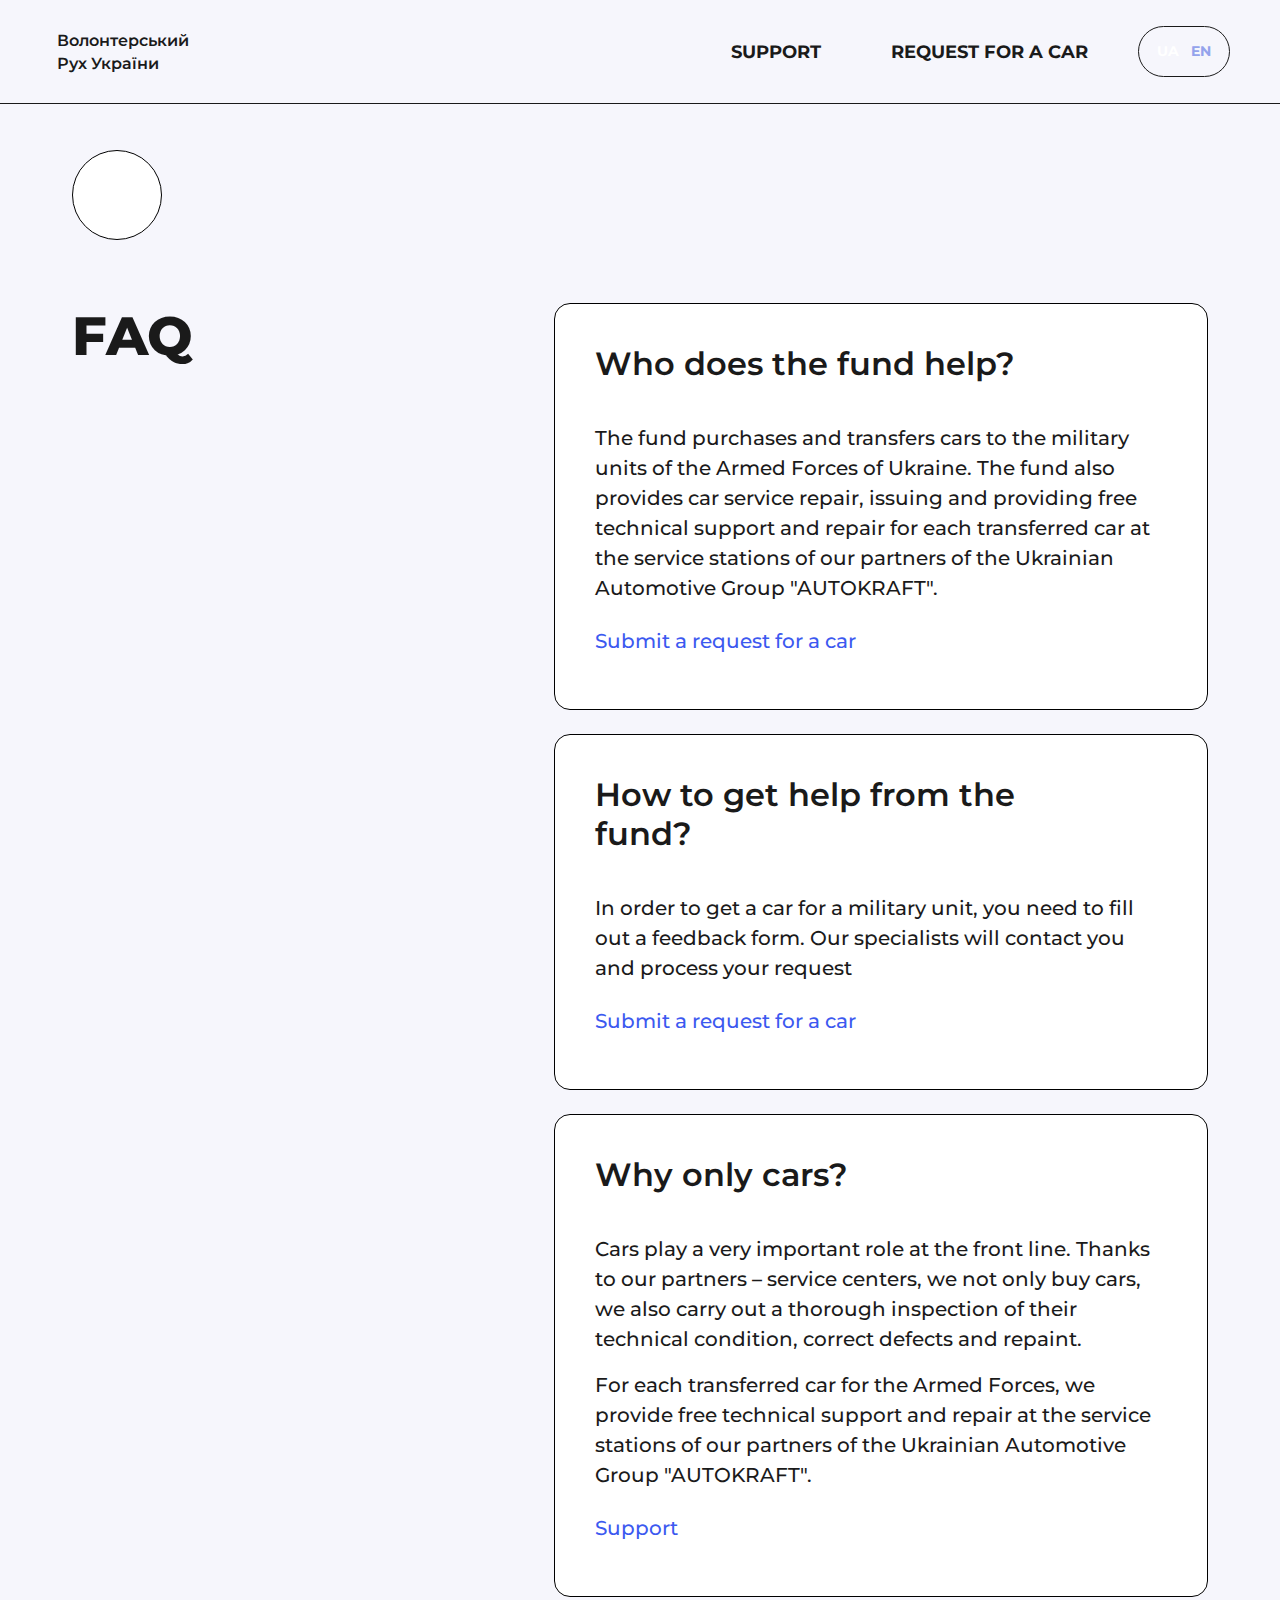
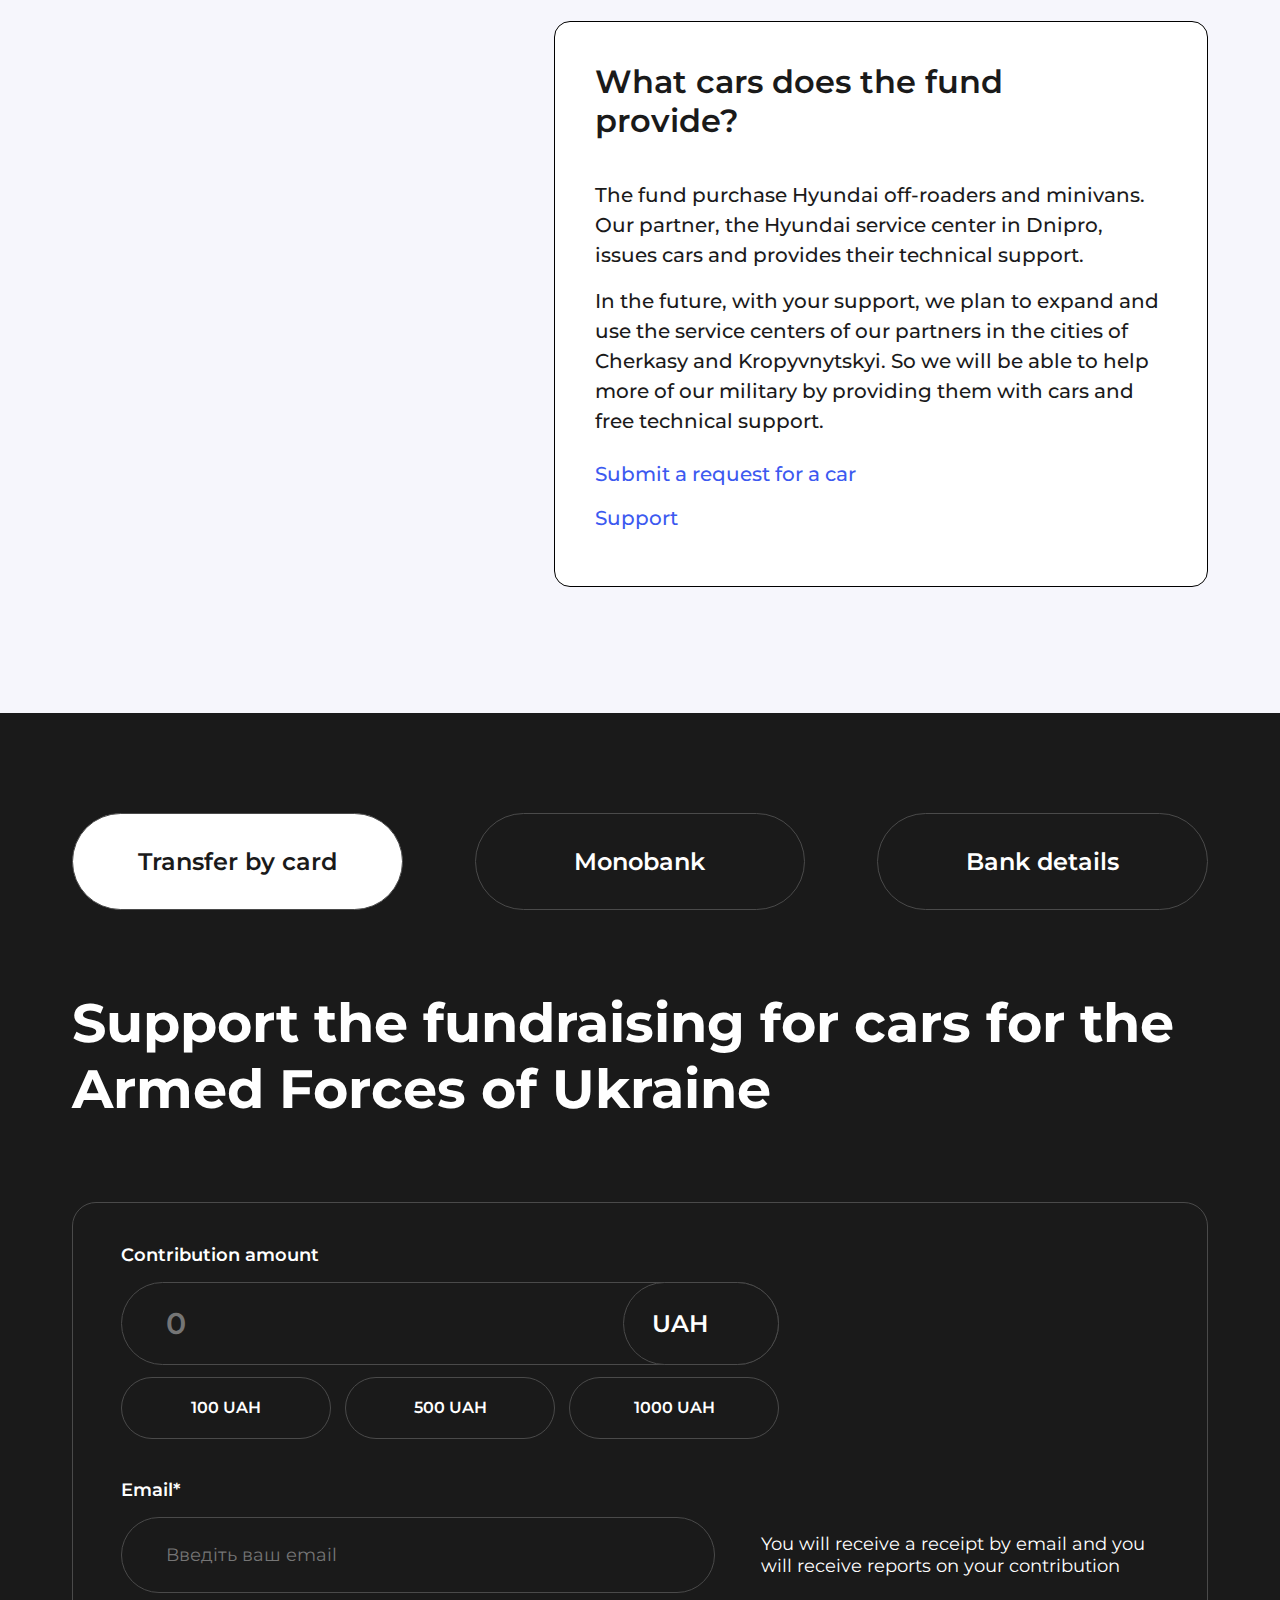
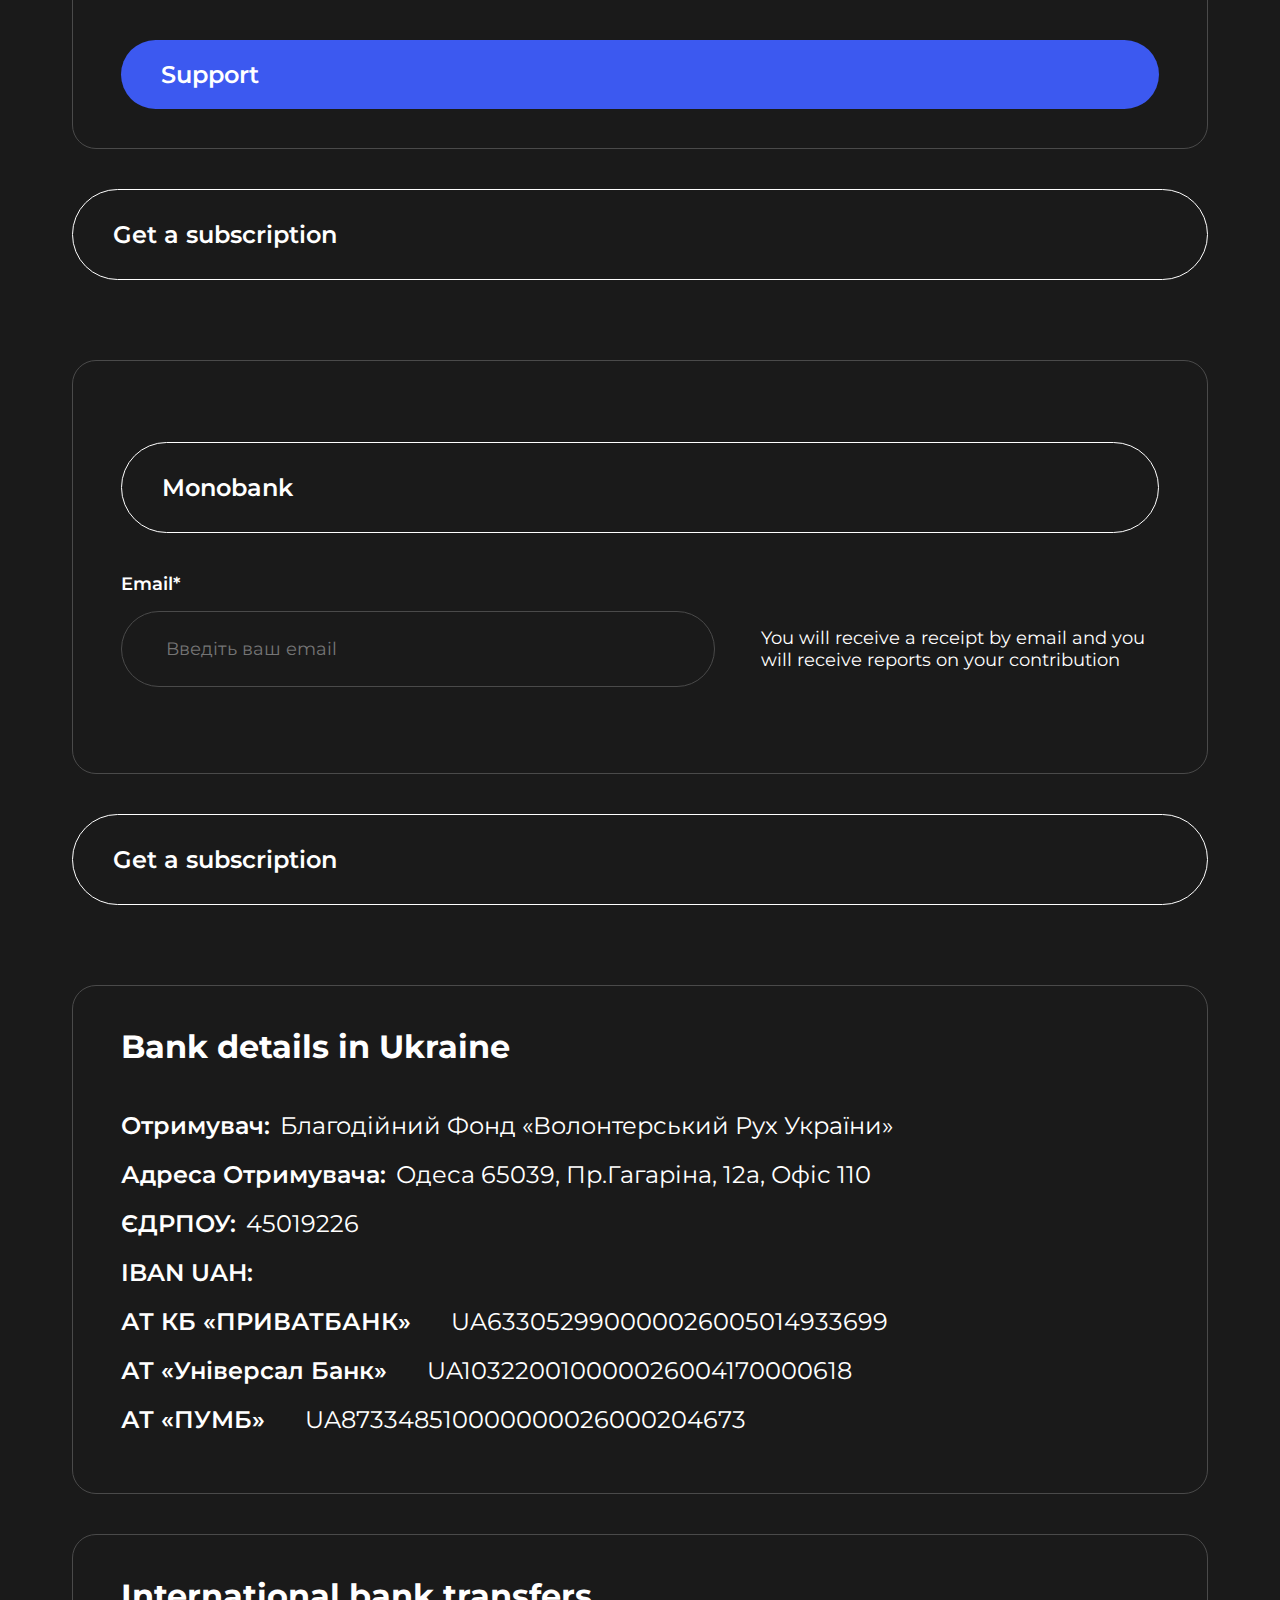
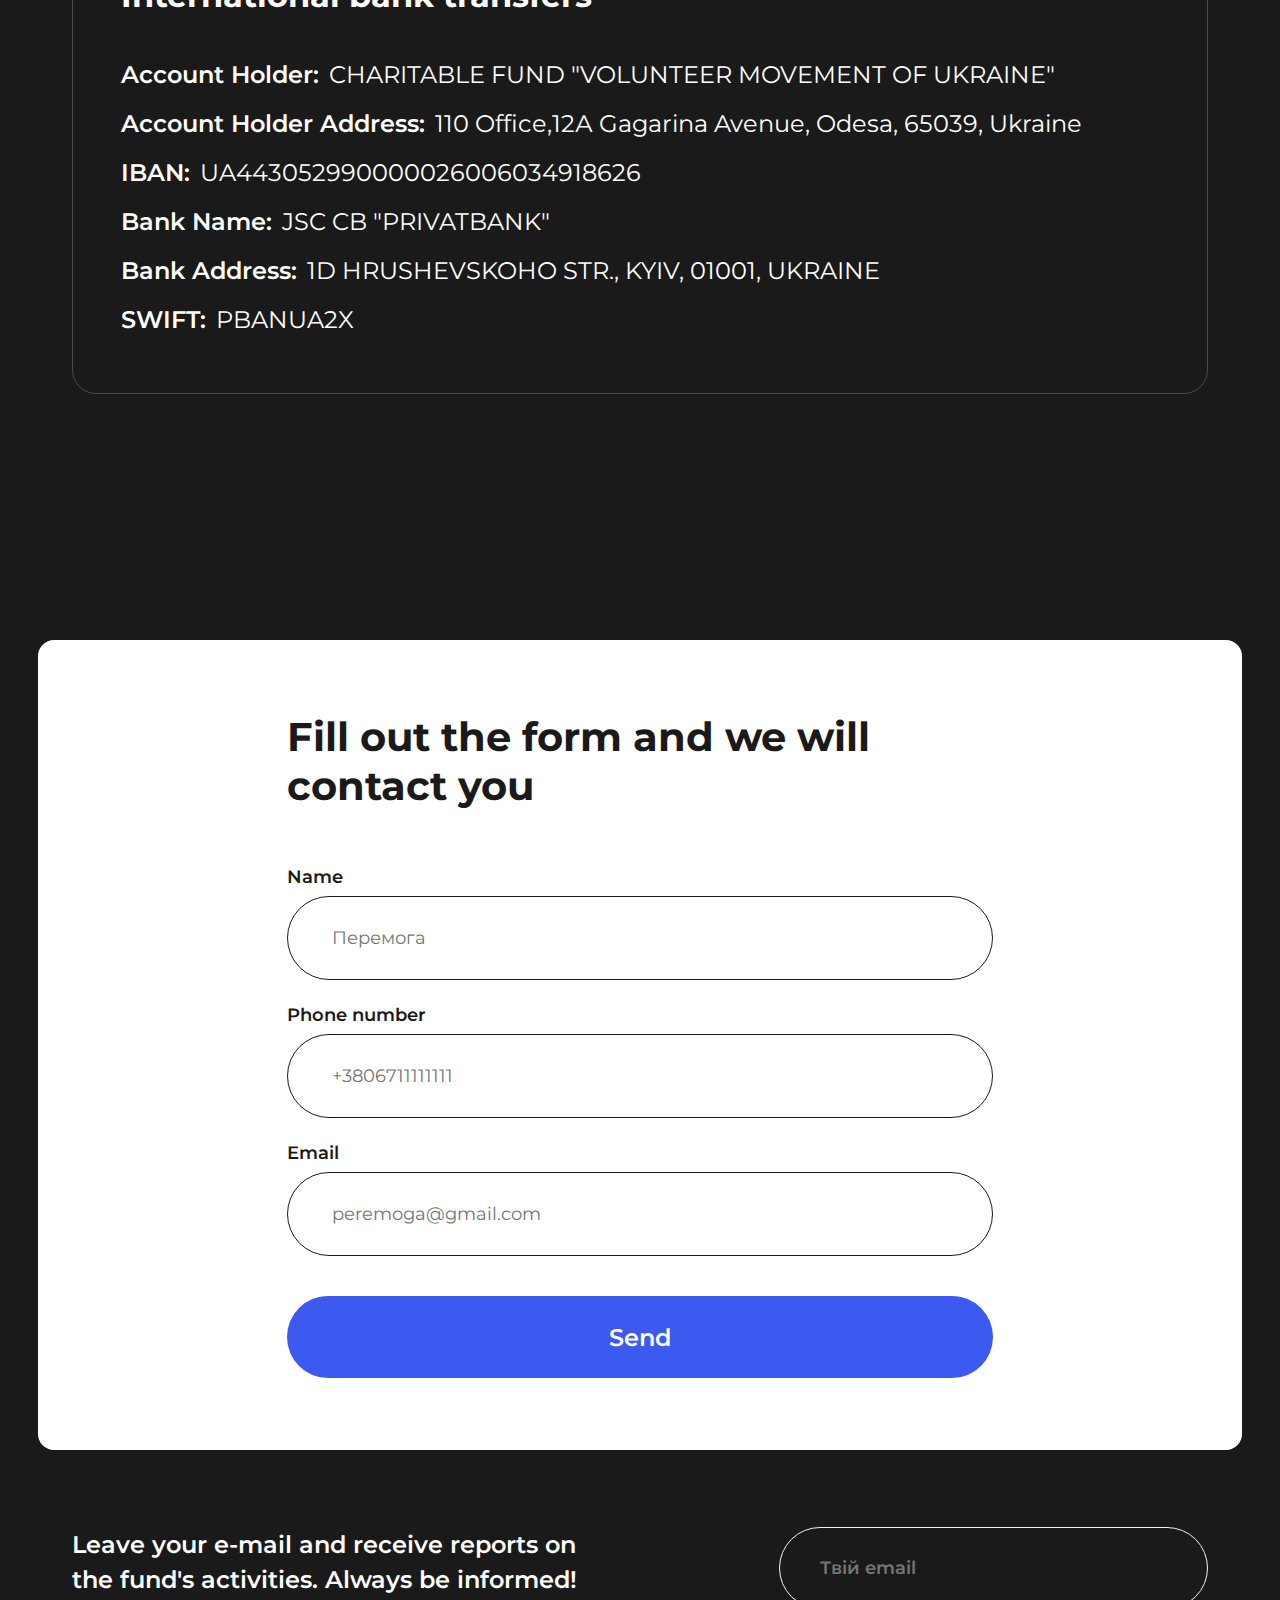
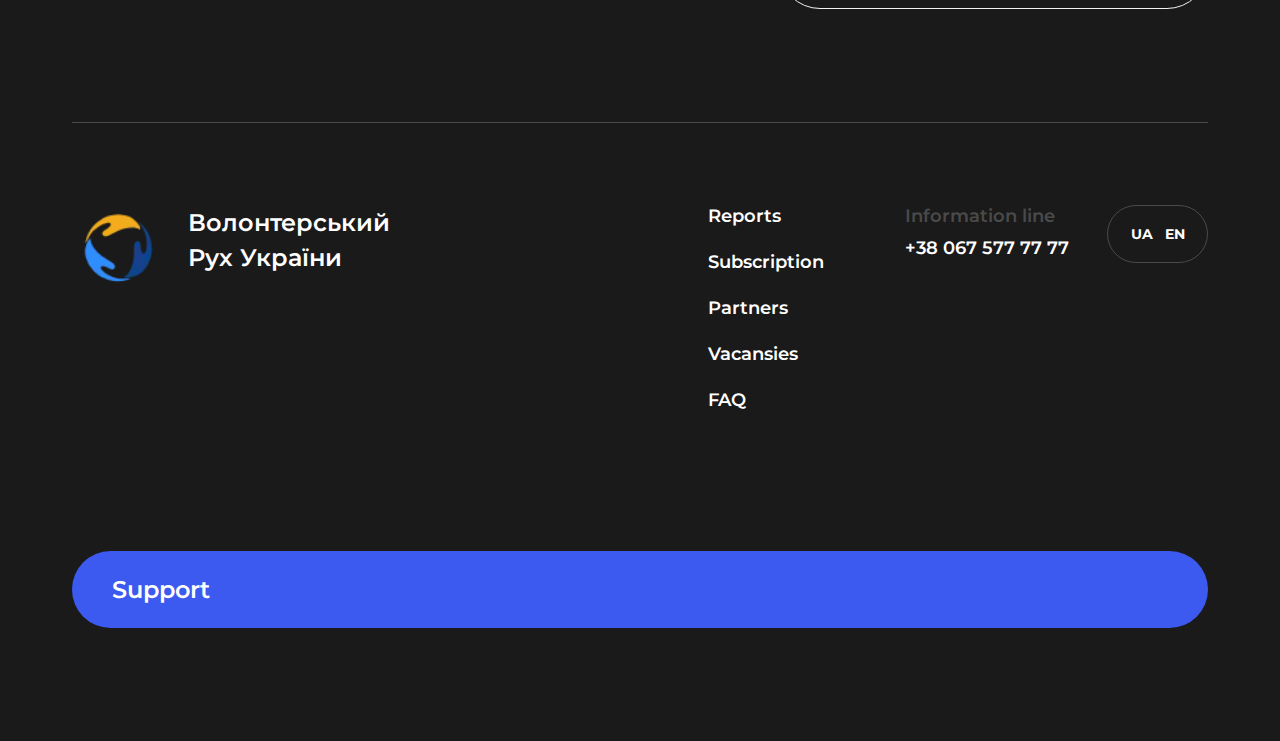
==== commit cbc858d1: "Add files via upload" ====
--- a/help.html
+++ b/help.html
@@ -6,9 +6,11 @@
 	<meta charset="UTF-8">
 	<meta name="format-detection" content="telephone=no">
 	<!-- <style>body{opacity: 0;}</style> -->
-	<link rel="stylesheet" href="css/style.min.css?_v=20230625193921">
+	<link rel="stylesheet" href="css/style.min.css?_v=20230626150845">
 
 	<link rel="shortcut icon" href="logo.ico">
+
+
 	<meta name="Волонтерський Рух України" content="Волонтерський Рух України, збір коштів на машини для ЗСУ">
 	<meta name="description" content="збір коштів на машини для ЗСУ, донат">
 	<meta name="viewport" content="width=device-width, initial-scale=1.0">
@@ -281,7 +283,8 @@
 			<button data-close type="button" class="modal__btn btn-blue"><a href="index.html#donat" data-lang="home_page-70">Підтримати збір</a><span class="_icon-arrowicon"></span></button>
 		</div>
 	</div>
-	<script src="js/app.min.js?_v=20230625193921"></script>
+	<script src="js/app.min.js?_v=20230626150845"></script>
+
 </body>
 
 </html>--- a/css/style.min.css
+++ b/css/style.min.css
@@ -1 +1 @@
-@charset "UTF-8";@import url(https://fonts.googleapis.com/css?family=Montserrat:regular,500,600,700,800,900);@font-face{font-family:icomoon;font-display:swap;src:url(../fonts/icomoon.woff2) format("woff2"),url(../fonts/icomoon.woff) format("woff");font-weight:400;font-style:normal}[class*=_icon-]:before{font-family:icomoon;font-style:normal;font-weight:400;font-variant:normal;text-transform:none;line-height:1;-webkit-font-smoothing:antialiased;-moz-osx-font-smoothing:grayscale}[class*=_icon-]:before{display:block}@font-face{font-family:icomoon;src:url(fonts/icomoon.eot?kvaiyr);src:url(fonts/icomoon.eot?kvaiyr#iefix) format("embedded-opentype"),url(fonts/icomoon.ttf?kvaiyr) format("truetype"),url(fonts/icomoon.woff?kvaiyr) format("woff"),url(fonts/icomoon.svg?kvaiyr#icomoon) format("svg");font-weight:400;font-style:normal;font-display:block}[class*=" icon-"],[class^=icon-]{font-family:icomoon!important;speak:never;font-style:normal;font-weight:400;font-variant:normal;text-transform:none;line-height:1;-webkit-font-smoothing:antialiased;-moz-osx-font-smoothing:grayscale}._icon-arrow-left:before{content:"\e907";font-weight:600;font-size:40px}._icon-map-icon .path1:before{content:"\e905";color:#212121}._icon-map-icon .path2:before{content:"\e906";margin-left:-.900390625em;color:#fff}._icon-arrow-right:before{content:"\e903";font-weight:600;font-size:40px}._icon-copy:before{content:"\e904";color:#3c59f0}._icon-chevron-down:before{content:"\e902"}._icon-arrowicon:before{content:"\e900";font-size:28px;font-weight:600;pointer-events:none}*{padding:0;margin:0;border:0}*,:after,:before{-webkit-box-sizing:border-box;box-sizing:border-box}body,html{height:100%;min-width:320px}body{color:#1a1a1a;line-height:1;font-family:Montserrat;font-size:1.25rem;-ms-text-size-adjust:100%;-moz-text-size-adjust:100%;-webkit-text-size-adjust:100%;-webkit-font-smoothing:antialiased;-moz-osx-font-smoothing:grayscale}button,input,textarea{font-family:Montserrat;font-size:inherit}button{cursor:pointer;color:inherit;background-color:inherit}a{color:inherit}a:link,a:visited{text-decoration:none}a:hover{text-decoration:none}ul li{list-style:none}img{vertical-align:top}h1,h2,h3,h4,h5,h6{font-weight:inherit;font-size:inherit}.lock body{overflow:hidden;-ms-touch-action:none;touch-action:none}.wrapper{min-height:100%;display:-webkit-box;display:-ms-flexbox;display:flex;-webkit-box-orient:vertical;-webkit-box-direction:normal;-ms-flex-direction:column;flex-direction:column;overflow:hidden}.wrapper>main{-webkit-box-flex:1;-ms-flex:1 1 auto;flex:1 1 auto}.wrapper>*{min-width:0}[class*=__container]{max-width:73.125rem;-webkit-box-sizing:content-box;box-sizing:content-box;margin:0 auto;padding:0 .9375rem}.tabs__navigation{display:-webkit-box;display:-ms-flexbox;display:flex}.tabs__title{border:1px solid #eee;padding:.625rem .9375rem;border-radius:.3125rem}.tabs__title._tab-active{border:1px solid #000}.tabs__content{border:1px solid #eee;padding:.625rem .9375rem}[class*=-ibg]{position:relative}[class*=-ibg] img{position:absolute;width:100%;height:100%;top:0;left:0;-o-object-fit:cover;object-fit:cover}[class*=-ibg_contain] img{-o-object-fit:contain;object-fit:contain}.btn{border-radius:72px;display:-webkit-box;display:-ms-flexbox;display:flex;-webkit-box-pack:justify;-ms-flex-pack:justify;justify-content:space-between;-webkit-box-align:center;-ms-flex-align:center;align-items:center}.btn a{width:100%;font-weight:600;text-align:left;display:block}.btn img{display:block}.btn-blue{padding:20px 40px;border-radius:72px;display:-webkit-box;display:-ms-flexbox;display:flex;-webkit-box-pack:justify;-ms-flex-pack:justify;justify-content:space-between;-webkit-box-align:center;-ms-flex-align:center;align-items:center;background-color:#3c59f0;color:#fff;-webkit-transition:all ease .3s;-o-transition:all ease .3s;transition:all ease .3s}.btn-blue:hover{background:#fff;border:1px solid #3c59f0;color:#3c59f0}.btn-blue a{width:100%;text-align:left;font-weight:600;display:block}.btn-blue img{display:block}.input{background-color:#1a1a1a;border:1px solid #f3f3f3;border-radius:4.5rem;font-weight:600;font-size:1.125rem;line-height:1.375rem;color:#4a4a4a}.input:focus{border-color:#fff;color:#fff}.contact-item__input:focus{color:#3c59f0}.text{font-weight:500;font-size:24px;line-height:35px}.title{font-weight:700;line-height:66px}@supports (font-size:clamp(2.25rem ,1.8409090909rem + 2.0454545455vw ,3.375rem)){.title{font-size:clamp(2.25rem ,1.8409090909rem + 2.0454545455vw ,3.375rem)}}@supports not (font-size:clamp(2.25rem ,1.8409090909rem + 2.0454545455vw ,3.375rem)){.title{font-size:calc(2.25rem + 1.125 * (100vw - 20rem)/ 55)}}.hidden{display:none}.header{z-index:2;color:#fff}.header__box{max-width:1440px;height:104px;margin:0 auto;display:-ms-grid;display:grid;-ms-grid-columns:26.2% 58.8% 15%;grid-template-columns:26.2% 58.8% 15%;-webkit-box-align:center;-ms-flex-align:center;align-items:center;border-bottom:1px solid #fff}.header__logo{display:-webkit-box;display:-ms-flexbox;display:flex;-webkit-box-align:center;-ms-flex-align:center;align-items:center}@supports (padding-left:clamp(0.625rem ,-1.1940298507rem + 4.8507462687vw ,4.6875rem)){.header__logo{padding-left:clamp(.625rem ,-1.1940298507rem + 4.8507462687vw ,4.6875rem)}}@supports not (padding-left:clamp(0.625rem ,-1.1940298507rem + 4.8507462687vw ,4.6875rem)){.header__logo{padding-left:calc(.625rem + 4.0625 * (100vw - 37.5rem)/ 83.75)}}.header__logo-text{width:9.5625rem;margin-left:.875rem;font-weight:600;font-size:1rem;line-height:1.4375rem}.header__btns{display:-webkit-box;display:-ms-flexbox;display:flex;border:1px solid #fff;border-radius:32px;-ms-grid-column-align:center;justify-self:center;padding:1rem 1.125rem;gap:12px}.header__btns-btn{font-weight:700;font-size:.875rem;line-height:1.0625rem;color:#94a3ec}.header__nav{display:-webkit-inline-box;display:-ms-inline-flexbox;display:inline-flex;-ms-grid-column-align:end;justify-self:end;gap:4.375rem}.header__nav-item{font-weight:700;font-size:1.125rem;line-height:1.375rem;text-transform:uppercase}.header__btns-btn--active{color:#fff}.footer{background-color:#1a1a1a}.footer__box{max-width:1440px;margin:0 auto;color:#fff}@supports (padding-left:clamp(1.5rem ,0.4090909091rem + 5.4545454545vw ,4.5rem)){.footer__box{padding-left:clamp(1.5rem ,.4090909091rem + 5.4545454545vw ,4.5rem)}}@supports not (padding-left:clamp(1.5rem ,0.4090909091rem + 5.4545454545vw ,4.5rem)){.footer__box{padding-left:calc(1.5rem + 3 * (100vw - 20rem)/ 55)}}@supports (padding-right:clamp(1.5rem ,0.4090909091rem + 5.4545454545vw ,4.5rem)){.footer__box{padding-right:clamp(1.5rem ,.4090909091rem + 5.4545454545vw ,4.5rem)}}@supports not (padding-right:clamp(1.5rem ,0.4090909091rem + 5.4545454545vw ,4.5rem)){.footer__box{padding-right:calc(1.5rem + 3 * (100vw - 20rem)/ 55)}}@supports (padding-bottom:clamp(4.375rem ,3.3977272727rem + 4.8863636364vw ,7.0625rem)){.footer__box{padding-bottom:clamp(4.375rem ,3.3977272727rem + 4.8863636364vw ,7.0625rem)}}@supports not (padding-bottom:clamp(4.375rem ,3.3977272727rem + 4.8863636364vw ,7.0625rem)){.footer__box{padding-bottom:calc(4.375rem + 2.6875 * (100vw - 20rem)/ 55)}}.footer__form{padding-bottom:7.0625rem;display:-webkit-box;display:-ms-flexbox;display:flex;-webkit-box-pack:justify;-ms-flex-pack:justify;justify-content:space-between;border-bottom:1px solid #4a4a4a}@supports (gap:clamp(1.875rem ,-5.2875rem + 19.1vw ,13.8125rem)){.footer__form{gap:clamp(1.875rem ,-5.2875rem + 19.1vw ,13.8125rem)}}@supports not (gap:clamp(1.875rem ,-5.2875rem + 19.1vw ,13.8125rem)){.footer__form{gap:calc(1.875rem + 11.9375 * (100vw - 37.5rem)/ 62.5)}}.footer__form-text{max-width:547px;font-weight:600;font-size:1.5rem;line-height:2.1875rem;-webkit-box-flex:1;-ms-flex:1 60%;flex:1 60%}.footer__form-input{-webkit-box-flex:1;-ms-flex:1 40%;flex:1 40%;-ms-flex-item-align:end;-ms-grid-row-align:end;align-self:end;position:relative}.footer__form-input input{width:100%;padding:1.8125rem 0 1.8125rem 2.5rem}.footer__form-btn{position:absolute;top:25px;right:32px}.footer__content{margin-top:82px;margin-bottom:116px;display:-ms-grid;display:grid;-ms-grid-columns:56% 31.8% auto;grid-template-columns:56% 31.8% auto}.footer__logo{display:-webkit-box;display:-ms-flexbox;display:flex}.footer__logo-text{width:12.75rem;margin-left:1.5625rem;font-weight:600;font-size:1.5rem;line-height:2.1875rem}.footer__logo-img{width:5.6875rem}.footer__logo-img img{width:100%}.footer__lists{display:-webkit-box;display:-ms-flexbox;display:flex;-webkit-box-pack:justify;-ms-flex-pack:justify;justify-content:space-between}.footer__list{font-weight:600;font-size:1.125rem;line-height:1.375rem}.footer__list-item{margin-bottom:1.5rem}.footer__list-info{margin-bottom:10px;color:#4a4a4a}.footer__btns{width:101px;height:58px;border:1px solid #4a4a4a;-webkit-box-pack:center;-ms-flex-pack:center;justify-content:center;gap:12px;-ms-grid-column-align:end;justify-self:end}.footer__btns-btn{font-weight:700;font-size:14px;line-height:17px;text-transform:uppercase}.footer__btn-main{width:100%;padding:24px 40px;background-color:#3c59f0;font-size:24px;line-height:29px;-webkit-transition:all ease .3s;-o-transition:all ease .3s;transition:all ease .3s}.footer__btn-main:hover{background:#fff;border:1px solid #3c59f0;color:#3c59f0}.main{background:-webkit-gradient(linear,left top,left bottom,from(#3c59f0),color-stop(68.13%,#a9b6f7),to(#ffe895));background:-o-linear-gradient(top,#3c59f0 0,#a9b6f7 68.13%,#ffe895 100%);background:linear-gradient(180deg,#3c59f0 0,#a9b6f7 68.13%,#ffe895 100%);margin-top:-104px;color:#fff}.main__box{max-width:1440px;margin:0 auto;padding-top:166px;padding-bottom:160px}@supports (padding-left:clamp(1.5rem ,0.4090909091rem + 5.4545454545vw ,4.5rem)){.main__box{padding-left:clamp(1.5rem ,.4090909091rem + 5.4545454545vw ,4.5rem)}}@supports not (padding-left:clamp(1.5rem ,0.4090909091rem + 5.4545454545vw ,4.5rem)){.main__box{padding-left:calc(1.5rem + 3 * (100vw - 20rem)/ 55)}}@supports (padding-right:clamp(1.5rem ,0.4090909091rem + 5.4545454545vw ,4.5rem)){.main__box{padding-right:clamp(1.5rem ,.4090909091rem + 5.4545454545vw ,4.5rem)}}@supports not (padding-right:clamp(1.5rem ,0.4090909091rem + 5.4545454545vw ,4.5rem)){.main__box{padding-right:calc(1.5rem + 3 * (100vw - 20rem)/ 55)}}.main__title{font-weight:800;margin:62px 0 28px;text-transform:uppercase}@supports (font-size:clamp(3.375rem ,1.9204545455rem + 7.2727272727vw ,7.375rem)){.main__title{font-size:clamp(3.375rem ,1.9204545455rem + 7.2727272727vw ,7.375rem)}}@supports not (font-size:clamp(3.375rem ,1.9204545455rem + 7.2727272727vw ,7.375rem)){.main__title{font-size:calc(3.375rem + 4 * (100vw - 20rem)/ 55)}}@supports (line-height:clamp(4.125rem ,2.3522727273rem + 8.8636363636vw ,9rem)){.main__title{line-height:clamp(4.125rem ,2.3522727273rem + 8.8636363636vw ,9rem)}}@supports not (line-height:clamp(4.125rem ,2.3522727273rem + 8.8636363636vw ,9rem)){.main__title{line-height:calc(4.125rem + 4.875 * (100vw - 20rem)/ 55)}}.main__content{max-width:1296px;margin:0 auto;display:-ms-grid;display:grid;-ms-grid-columns:1fr 1fr;grid-template-columns:1fr 1fr}.main__info{font-weight:600;font-size:28px;line-height:37px;display:-ms-grid;display:grid}.main__info-text{font-weight:600;font-size:28px;line-height:37px}.main__info-btn{-ms-flex-item-align:end;-ms-grid-row-align:end;align-self:end;text-align:start;padding:1.6875rem 2.5rem;background-color:#1a1a1a}.main__info-btn:hover{background:#f6f6fc;color:#3c59f0}.main__info-btn a{font-size:1.625rem;line-height:2rem}.main__img{max-width:609px;margin-top:6.875rem;margin-left:-114px}.main__img img{width:100%;opacity:.2}.info{margin-top:-37px;background:#f6f6fc;border-radius:40px 40px 0 0}.info__box{max-width:1440px;margin:0 auto;font-weight:500;line-height:37px;display:-webkit-box;display:-ms-flexbox;display:flex;-webkit-box-pack:justify;-ms-flex-pack:justify;justify-content:space-between}@supports (padding-left:clamp(1.5rem ,0.4090909091rem + 5.4545454545vw ,4.5rem)){.info__box{padding-left:clamp(1.5rem ,.4090909091rem + 5.4545454545vw ,4.5rem)}}@supports not (padding-left:clamp(1.5rem ,0.4090909091rem + 5.4545454545vw ,4.5rem)){.info__box{padding-left:calc(1.5rem + 3 * (100vw - 20rem)/ 55)}}@supports (padding-right:clamp(1.5rem ,0.4090909091rem + 5.4545454545vw ,4.5rem)){.info__box{padding-right:clamp(1.5rem ,.4090909091rem + 5.4545454545vw ,4.5rem)}}@supports not (padding-right:clamp(1.5rem ,0.4090909091rem + 5.4545454545vw ,4.5rem)){.info__box{padding-right:calc(1.5rem + 3 * (100vw - 20rem)/ 55)}}@supports (padding-top:clamp(4rem ,1.2954545455rem + 13.5227272727vw ,11.4375rem)){.info__box{padding-top:clamp(4rem ,1.2954545455rem + 13.5227272727vw ,11.4375rem)}}@supports not (padding-top:clamp(4rem ,1.2954545455rem + 13.5227272727vw ,11.4375rem)){.info__box{padding-top:calc(4rem + 7.4375 * (100vw - 20rem)/ 55)}}@supports (padding-bottom:clamp(5.375rem ,2.7159090909rem + 13.2954545455vw ,12.6875rem)){.info__box{padding-bottom:clamp(5.375rem ,2.7159090909rem + 13.2954545455vw ,12.6875rem)}}@supports not (padding-bottom:clamp(5.375rem ,2.7159090909rem + 13.2954545455vw ,12.6875rem)){.info__box{padding-bottom:calc(5.375rem + 7.3125 * (100vw - 20rem)/ 55)}}@supports (font-size:clamp(1rem ,0.8181818182rem + 0.9090909091vw ,1.5rem)){.info__box{font-size:clamp(1rem ,.8181818182rem + .9090909091vw ,1.5rem)}}@supports not (font-size:clamp(1rem ,0.8181818182rem + 0.9090909091vw ,1.5rem)){.info__box{font-size:calc(1rem + .5 * (100vw - 20rem)/ 55)}}.info__name-title{max-width:636px;margin-bottom:56px;font-weight:800}@supports (font-size:clamp(2.25rem ,1.8409090909rem + 2.0454545455vw ,3.375rem)){.info__name-title{font-size:clamp(2.25rem ,1.8409090909rem + 2.0454545455vw ,3.375rem)}}@supports not (font-size:clamp(2.25rem ,1.8409090909rem + 2.0454545455vw ,3.375rem)){.info__name-title{font-size:calc(2.25rem + 1.125 * (100vw - 20rem)/ 55)}}@supports (line-height:clamp(2.75rem ,2.25rem + 2.5vw ,4.125rem)){.info__name-title{line-height:clamp(2.75rem ,2.25rem + 2.5vw ,4.125rem)}}@supports not (line-height:clamp(2.75rem ,2.25rem + 2.5vw ,4.125rem)){.info__name-title{line-height:calc(2.75rem + 1.375 * (100vw - 20rem)/ 55)}}.info__about{max-width:526px}.info__about-btn{width:100%;margin-top:64px}.partners{background-color:#1a1a1a}.partners__box{max-width:1440px;margin:0 auto;color:#fff;padding-top:83px}@supports (padding-left:clamp(1.5rem ,0.4090909091rem + 5.4545454545vw ,4.5rem)){.partners__box{padding-left:clamp(1.5rem ,.4090909091rem + 5.4545454545vw ,4.5rem)}}@supports not (padding-left:clamp(1.5rem ,0.4090909091rem + 5.4545454545vw ,4.5rem)){.partners__box{padding-left:calc(1.5rem + 3 * (100vw - 20rem)/ 55)}}@supports (padding-right:clamp(1.5rem ,0.4090909091rem + 5.4545454545vw ,4.5rem)){.partners__box{padding-right:clamp(1.5rem ,.4090909091rem + 5.4545454545vw ,4.5rem)}}@supports not (padding-right:clamp(1.5rem ,0.4090909091rem + 5.4545454545vw ,4.5rem)){.partners__box{padding-right:calc(1.5rem + 3 * (100vw - 20rem)/ 55)}}.partners__list{margin-top:64px;padding-bottom:124px;display:-ms-grid;display:grid;gap:24px;-ms-grid-columns:(minmax(200px,636px))[2];grid-template-columns:repeat(2,minmax(200px,636px));border-bottom:1px solid #4a4a4a}.partners__list-item{height:245px;width:100%}.partners__list-btn{padding:20px 40px;-ms-flex-item-align:end;-ms-grid-row-align:end;align-self:end;background-color:#fff;color:#1a1a1a;font-weight:600;font-size:24px;line-height:29px}.partners__list-btn:hover{background:#1a1a1a;border:1px solid #fff;color:#fff}.item-list{max-width:636px;font-weight:400;font-size:20px;line-height:24px;border:1px solid #a9a9a9;border-radius:24px;padding:40px 0 40px 40px;display:-ms-grid;display:grid;-ms-flex-line-pack:justify;align-content:space-between;-webkit-transition:all ease-in .3s;-o-transition:all ease-in .3s;transition:all ease-in .3s}.item-list:hover{background-color:#fff;color:#1a1a1a;-webkit-box-shadow:3px 3px 5px 2px rgba(238,241,243,.2);box-shadow:3px 3px 5px 2px rgba(238,241,243,.2)}.item-list:hover .item-list-place::before{content:"";background-image:url(../img/map-blk.svg);width:18px;height:20px;position:absolute;top:0;left:0}.item-list-title{margin-top:8px;font-weight:600;font-size:24px;line-height:29px}.item-list-place{position:relative;padding-left:22px;margin-top:12px}.item-list-place::before{content:"";background-image:url(../img/map-pin.svg);width:18px;height:20px;position:absolute;top:0;left:0}.cars{background-color:#1a1a1a}.cars__box{max-width:1440px;margin:0 auto;color:#fff}@supports (padding-left:clamp(1.5rem ,0.4090909091rem + 5.4545454545vw ,4.5rem)){.cars__box{padding-left:clamp(1.5rem ,.4090909091rem + 5.4545454545vw ,4.5rem)}}@supports not (padding-left:clamp(1.5rem ,0.4090909091rem + 5.4545454545vw ,4.5rem)){.cars__box{padding-left:calc(1.5rem + 3 * (100vw - 20rem)/ 55)}}@supports (padding-right:clamp(1.5rem ,0.4090909091rem + 5.4545454545vw ,4.5rem)){.cars__box{padding-right:clamp(1.5rem ,.4090909091rem + 5.4545454545vw ,4.5rem)}}@supports not (padding-right:clamp(1.5rem ,0.4090909091rem + 5.4545454545vw ,4.5rem)){.cars__box{padding-right:calc(1.5rem + 3 * (100vw - 20rem)/ 55)}}@supports (padding-top:clamp(4rem ,1.7272727273rem + 11.3636363636vw ,10.25rem)){.cars__box{padding-top:clamp(4rem ,1.7272727273rem + 11.3636363636vw ,10.25rem)}}@supports not (padding-top:clamp(4rem ,1.7272727273rem + 11.3636363636vw ,10.25rem)){.cars__box{padding-top:calc(4rem + 6.25 * (100vw - 20rem)/ 55)}}.cars__title{max-width:924px;margin-bottom:56px}.car{padding:56px 0;border-top:1px solid #4a4a4a;display:-webkit-box;display:-ms-flexbox;display:flex;-webkit-box-pack:justify;-ms-flex-pack:justify;justify-content:space-between}.car__content{max-width:347px;width:100%;display:-ms-grid;display:grid;-ms-flex-line-pack:justify;align-content:space-between}.car__title{font-weight:600;line-height:49px}@supports (font-size:clamp(1.5rem ,1.1363636364rem + 1.8181818182vw ,2.5rem)){.car__title{font-size:clamp(1.5rem ,1.1363636364rem + 1.8181818182vw ,2.5rem)}}@supports not (font-size:clamp(1.5rem ,1.1363636364rem + 1.8181818182vw ,2.5rem)){.car__title{font-size:calc(1.5rem + 1 * (100vw - 20rem)/ 55)}}.car__img{max-width:635px;-webkit-box-flex:0;-ms-flex:0 59.4%;flex:0 59.4%;-webkit-transition:all ease .3s;-o-transition:all ease .3s;transition:all ease .3s}.car__img img{width:100%}.car__img:hover{-webkit-transform:scale(1.02);-ms-transform:scale(1.02);transform:scale(1.02)}.why__box{max-width:1440px;margin:0 auto;display:-ms-grid;display:grid;-ms-grid-columns:1fr 1fr;grid-template-columns:1fr 1fr;-webkit-box-pack:justify;-ms-flex-pack:justify;justify-content:space-between}@supports (padding-left:clamp(1.5rem ,0.4090909091rem + 5.4545454545vw ,4.5rem)){.why__box{padding-left:clamp(1.5rem ,.4090909091rem + 5.4545454545vw ,4.5rem)}}@supports not (padding-left:clamp(1.5rem ,0.4090909091rem + 5.4545454545vw ,4.5rem)){.why__box{padding-left:calc(1.5rem + 3 * (100vw - 20rem)/ 55)}}@supports (padding-right:clamp(1.5rem ,0.4090909091rem + 5.4545454545vw ,4.5rem)){.why__box{padding-right:clamp(1.5rem ,.4090909091rem + 5.4545454545vw ,4.5rem)}}@supports not (padding-right:clamp(1.5rem ,0.4090909091rem + 5.4545454545vw ,4.5rem)){.why__box{padding-right:calc(1.5rem + 3 * (100vw - 20rem)/ 55)}}@supports (padding-top:clamp(4rem ,2.6363636364rem + 6.8181818182vw ,7.75rem)){.why__box{padding-top:clamp(4rem ,2.6363636364rem + 6.8181818182vw ,7.75rem)}}@supports not (padding-top:clamp(4rem ,2.6363636364rem + 6.8181818182vw ,7.75rem)){.why__box{padding-top:calc(4rem + 3.75 * (100vw - 20rem)/ 55)}}@supports (padding-bottom:clamp(4rem ,1.7272727273rem + 11.3636363636vw ,10.25rem)){.why__box{padding-bottom:clamp(4rem ,1.7272727273rem + 11.3636363636vw ,10.25rem)}}@supports not (padding-bottom:clamp(4rem ,1.7272727273rem + 11.3636363636vw ,10.25rem)){.why__box{padding-bottom:calc(4rem + 6.25 * (100vw - 20rem)/ 55)}}@supports ((-moz-column-gap:clamp(1.25rem ,-1.3409090909rem + 12.9545454545vw ,8.375rem)) or (column-gap:clamp(1.25rem ,-1.3409090909rem + 12.9545454545vw ,8.375rem))){.why__box{-webkit-column-gap:clamp(1.25rem ,-1.3409090909rem + 12.9545454545vw ,8.375rem);-moz-column-gap:clamp(1.25rem ,-1.3409090909rem + 12.9545454545vw ,8.375rem);column-gap:clamp(1.25rem ,-1.3409090909rem + 12.9545454545vw ,8.375rem)}}@supports not ((-moz-column-gap:clamp(1.25rem ,-1.3409090909rem + 12.9545454545vw ,8.375rem)) or (column-gap:clamp(1.25rem ,-1.3409090909rem + 12.9545454545vw ,8.375rem))){.why__box{-webkit-column-gap:calc(1.25rem + 7.125 * (100vw - 20rem)/ 55);-moz-column-gap:calc(1.25rem + 7.125 * (100vw - 20rem)/ 55);column-gap:calc(1.25rem + 7.125 * (100vw - 20rem)/ 55)}}.why__title{max-width:636px}.why__text{max-width:526px;-ms-grid-row-span:2;grid-row:span 2}.why__btn{height:80px;-ms-flex-item-align:end;-ms-grid-row-align:end;align-self:end}.why__img{width:100%}.why__img img{width:100%}.join__box{max-width:1440px;margin:0 auto;padding-top:164px}@supports (padding-left:clamp(1.5rem ,0.4090909091rem + 5.4545454545vw ,4.5rem)){.join__box{padding-left:clamp(1.5rem ,.4090909091rem + 5.4545454545vw ,4.5rem)}}@supports not (padding-left:clamp(1.5rem ,0.4090909091rem + 5.4545454545vw ,4.5rem)){.join__box{padding-left:calc(1.5rem + 3 * (100vw - 20rem)/ 55)}}@supports (padding-right:clamp(1.5rem ,0.4090909091rem + 5.4545454545vw ,4.5rem)){.join__box{padding-right:clamp(1.5rem ,.4090909091rem + 5.4545454545vw ,4.5rem)}}@supports not (padding-right:clamp(1.5rem ,0.4090909091rem + 5.4545454545vw ,4.5rem)){.join__box{padding-right:calc(1.5rem + 3 * (100vw - 20rem)/ 55)}}@supports (padding-bottom:clamp(4rem ,2.0681818182rem + 9.6590909091vw ,9.3125rem)){.join__box{padding-bottom:clamp(4rem ,2.0681818182rem + 9.6590909091vw ,9.3125rem)}}@supports not (padding-bottom:clamp(4rem ,2.0681818182rem + 9.6590909091vw ,9.3125rem)){.join__box{padding-bottom:calc(4rem + 5.3125 * (100vw - 20rem)/ 55)}}.join__items{display:-ms-grid;display:grid;row-gap:64px}@supports (padding-top:clamp(2.4375rem ,0.6875rem + 8.75vw ,7.25rem)){.join__items{padding-top:clamp(2.4375rem ,.6875rem + 8.75vw ,7.25rem)}}@supports not (padding-top:clamp(2.4375rem ,0.6875rem + 8.75vw ,7.25rem)){.join__items{padding-top:calc(2.4375rem + 4.8125 * (100vw - 20rem)/ 55)}}.items-item{display:-ms-grid;display:grid;-ms-grid-columns:10% auto 42.5%;grid-template-columns:10% auto 42.5%}.items-item__number{font-weight:500;font-size:40px;line-height:37px;color:#3c59f0}.items-item__text{max-width:526px;font-weight:500;font-size:20px;line-height:30px;-webkit-transition:all ease .3s;-o-transition:all ease .3s;transition:all ease .3s}.items-item__text:first-child{margin-bottom:0}.items-item__text:hover{-webkit-transform:scale(1.01);-ms-transform:scale(1.01);transform:scale(1.01)}.items-item-btn{padding:54px 26px 26px 40px;border:1px solid #1a1a1a;border-radius:24px;font-weight:600;font-size:24px;line-height:29px;text-align:start;display:-webkit-box;display:-ms-flexbox;display:flex;-webkit-box-pack:justify;-ms-flex-pack:justify;justify-content:space-between;-webkit-transition:all ease .3s;-o-transition:all ease .3s;transition:all ease .3s}.items-item-btn:hover{border:1px solid #3c59f0;color:#3c59f0}.items-item-btn a{width:100%}.progress__box{margin:0 auto;padding-top:12px}@supports (padding-left:clamp(1.5rem ,0.4090909091rem + 5.4545454545vw ,4.5rem)){.progress__box{padding-left:clamp(1.5rem ,.4090909091rem + 5.4545454545vw ,4.5rem)}}@supports not (padding-left:clamp(1.5rem ,0.4090909091rem + 5.4545454545vw ,4.5rem)){.progress__box{padding-left:calc(1.5rem + 3 * (100vw - 20rem)/ 55)}}@supports (padding-right:clamp(1.5rem ,0.4090909091rem + 5.4545454545vw ,4.5rem)){.progress__box{padding-right:clamp(1.5rem ,.4090909091rem + 5.4545454545vw ,4.5rem)}}@supports not (padding-right:clamp(1.5rem ,0.4090909091rem + 5.4545454545vw ,4.5rem)){.progress__box{padding-right:calc(1.5rem + 3 * (100vw - 20rem)/ 55)}}@supports (padding-bottom:clamp(5rem ,3.0909090909rem + 9.5454545455vw ,10.25rem)){.progress__box{padding-bottom:clamp(5rem ,3.0909090909rem + 9.5454545455vw ,10.25rem)}}@supports not (padding-bottom:clamp(5rem ,3.0909090909rem + 9.5454545455vw ,10.25rem)){.progress__box{padding-bottom:calc(5rem + 5.25 * (100vw - 20rem)/ 55)}}.progress__info{max-width:1296px;margin:0 auto;display:-webkit-box;display:-ms-flexbox;display:flex;-webkit-box-pack:justify;-ms-flex-pack:justify;justify-content:space-between;-webkit-box-align:center;-ms-flex-align:center;align-items:center}.progress__title{max-width:1440px}.progress__wrapper{margin-top:50px;gap:24px}.progress__slide{max-width:526px}.progress__slide img{width:100%}.progress__btn{width:132px;height:132px;border:1px solid #1a1a1a;border-radius:50%}.donat{background-color:#1a1a1a}.donat__box{max-width:1440px;padding-top:100px;margin:0 auto;color:#fff}@supports (padding-left:clamp(0.5625rem ,-0.8693181818rem + 7.1590909091vw ,4.5rem)){.donat__box{padding-left:clamp(.5625rem ,-.8693181818rem + 7.1590909091vw ,4.5rem)}}@supports not (padding-left:clamp(0.5625rem ,-0.8693181818rem + 7.1590909091vw ,4.5rem)){.donat__box{padding-left:calc(.5625rem + 3.9375 * (100vw - 20rem)/ 55)}}@supports (padding-right:clamp(0.5625rem ,-0.8693181818rem + 7.1590909091vw ,4.5rem)){.donat__box{padding-right:clamp(.5625rem ,-.8693181818rem + 7.1590909091vw ,4.5rem)}}@supports not (padding-right:clamp(0.5625rem ,-0.8693181818rem + 7.1590909091vw ,4.5rem)){.donat__box{padding-right:calc(.5625rem + 3.9375 * (100vw - 20rem)/ 55)}}@supports (padding-bottom:clamp(4rem ,2.6363636364rem + 6.8181818182vw ,7.75rem)){.donat__box{padding-bottom:clamp(4rem ,2.6363636364rem + 6.8181818182vw ,7.75rem)}}@supports not (padding-bottom:clamp(4rem ,2.6363636364rem + 6.8181818182vw ,7.75rem)){.donat__box{padding-bottom:calc(4rem + 3.75 * (100vw - 20rem)/ 55)}}.donat-tabs__navigation{width:100%;display:-ms-grid;display:grid;-ms-grid-columns:(minmax(200px,382px))[3];grid-template-columns:repeat(3,minmax(200px,382px));-webkit-box-pack:justify;-ms-flex-pack:justify;justify-content:space-between;line-height:29px}@supports (gap:clamp(0.0000000625rem ,-1.6363635511rem + 8.1818180682vw ,4.5rem)){.donat-tabs__navigation{gap:clamp(.0000000625rem ,-1.6363635511rem + 8.1818180682vw ,4.5rem)}}@supports not (gap:clamp(0.0000000625rem ,-1.6363635511rem + 8.1818180682vw ,4.5rem)){.donat-tabs__navigation{gap:calc(.0000000625rem + 4.4999999375 * (100vw - 20rem)/ 55)}}.donat-tabs__title{margin-bottom:80px;padding:33px 0;display:-webkit-box;display:-ms-flexbox;display:flex;-webkit-box-pack:center;-ms-flex-pack:center;justify-content:center;-webkit-box-align:center;-ms-flex-align:center;align-items:center;border:1px solid #4a4a4a;border-radius:64px;font-weight:600;font-size:24px}.tab{margin-top:80px}.tab__card{padding:41px 48px 39px;border:1px solid #4a4a4a;border-radius:24px}.tab__card-label{font-weight:600;font-size:18px;line-height:22px}.tab__card-btn{width:100%;font-weight:600;font-size:24px;line-height:29px}.tab__btn{width:100%;margin-top:40px;padding:30px 40px;border:1px solid #fff;font-weight:600;font-size:24px;line-height:29px;-webkit-transition:all ease .3s;-o-transition:all ease .3s;transition:all ease .3s}.tab__btn:hover{background:#f6f6fc;color:#1a1a1a}.tab__mono-btn{width:100%;margin-top:40px;margin-bottom:40px;padding:30px 40px;border:1px solid #fff;font-weight:600;font-size:24px;line-height:29px;-webkit-transition:all ease .3s;-o-transition:all ease .3s;transition:all ease .3s}.tab__mono-btn:hover{background-color:#fff;color:#1a1a1a}.card-sum{max-width:658px}.card-sum__donat{margin-top:16px}.card-sum__btns{margin-bottom:40px;display:-webkit-box;display:-ms-flexbox;display:flex;-webkit-box-pack:justify;-ms-flex-pack:justify;justify-content:space-between}.card-sum__btn{width:210px;padding:20px 0;border:1px solid #4a4a4a;border-radius:72px;font-weight:600;font-size:16px;line-height:20px}.card-sum__btn:hover{border-color:#fff}.card-sum__btn:active{background:#fff;color:#1a1a1a}.card-sum__input{position:relative;margin-bottom:12px}.card-sum input{width:100%;padding:22px 0 22px 44px;font-weight:600;font-size:30px;line-height:37px;color:#fff;border:1px solid #4a4a4a}.card-mail{max-width:1121px;margin:16px 0 47px;display:-webkit-box;display:-ms-flexbox;display:flex;-webkit-box-pack:justify;-ms-flex-pack:justify;justify-content:space-between;-webkit-box-align:center;-ms-flex-align:center;align-items:center;gap:46px}.card-mail input{width:100%;padding:26px 44px;font-weight:400;font-size:18px;line-height:22px;border:1px solid #4a4a4a}.card-mail-text{max-width:417px;font-weight:400;font-size:18px;line-height:22px}.sum__input{position:absolute;top:0;right:0}.sum__input-title{width:156px;font-family:Montserrat;padding:26px 28px;font-weight:600;font-size:24px;line-height:29px;border:1px solid #4a4a4a;cursor:pointer;background-color:#1a1a1a;color:#fff;position:relative}.sum__input-title--active{color:#fff;border-color:#fff}.sum__input-icon{position:absolute;top:31px;right:28px;pointer-events:none}.sum__valuta{margin-top:2px;padding:26px 0;text-align:center;border:1px solid #fff;border-radius:24px;background-color:#1a1a1a;overflow:hidden}.sum__valuta-item{margin-bottom:12px;font-weight:600;font-size:20px;line-height:24px;cursor:pointer;color:#4a4a4a}.sum__valuta-item:last-child{margin-bottom:0}.sum__valuta-item:hover{color:#3c59f0}.dropdown{width:156px;position:relative}.dropdown__item-hidden{display:none}.hidden{display:none}.arrow-open{-webkit-transform:rotateX(180deg);transform:rotateX(180deg)}.invoice{margin-bottom:40px}.invoice-title{margin-bottom:45px;font-weight:700;font-size:32px;line-height:39px}.list-item{margin-bottom:20px;display:-webkit-box;display:-ms-flexbox;display:flex;font-weight:400;font-size:24px;line-height:29px;text-transform:capitalize}.list-item-title{margin-right:10px;font-weight:600}.list-item-text{display:-webkit-box;display:-ms-flexbox;display:flex;margin-right:30px}.bank{margin-right:40px}._icon-copy{margin-left:40px}._tab-active{background-color:#fff;color:#1a1a1a}.contact-form{padding:82px 38px 77px;background-color:#1a1a1a}.contact-form__box{max-width:1363px;margin:0 auto;padding-top:72px;padding-bottom:72px;background-color:#fff;border-radius:16px}@supports (padding-left:clamp(9.375rem ,-0.9375rem + 20.625vw ,19.6875rem)){.contact-form__box{padding-left:clamp(9.375rem ,-.9375rem + 20.625vw ,19.6875rem)}}@supports not (padding-left:clamp(9.375rem ,-0.9375rem + 20.625vw ,19.6875rem)){.contact-form__box{padding-left:calc(9.375rem + 10.3125 * (100vw - 50rem)/ 50)}}@supports (padding-right:clamp(9.375rem ,-0.9375rem + 20.625vw ,19.6875rem)){.contact-form__box{padding-right:clamp(9.375rem ,-.9375rem + 20.625vw ,19.6875rem)}}@supports not (padding-right:clamp(9.375rem ,-0.9375rem + 20.625vw ,19.6875rem)){.contact-form__box{padding-right:calc(9.375rem + 10.3125 * (100vw - 50rem)/ 50)}}.contact-form__title{font-weight:700;font-size:40px;line-height:49px}.contact-form__content{margin-top:56px}.contact-form__btn{width:100%;margin-top:16px;padding:26.5px 0;background:#3c59f0;border-radius:72px;font-weight:600;font-size:24px;line-height:29px;color:#fff;-webkit-transition:all ease .3s;-o-transition:all ease .3s;transition:all ease .3s}.contact-form__btn:hover{background:#fff;border:1px solid #3c59f0;color:#3c59f0}.contact-item__input{width:100%;margin-top:8px;margin-bottom:24px;padding:30px 44px;background-color:#fff;border:1px solid #1a1a1a;display:block;font-weight:400;font-size:18px;line-height:22px;color:#a9a9a9}.modal{position:fixed;top:0;left:0;z-index:1050;display:none;width:100%;height:100%;overflow:hidden;background-color:rgba(0,0,0,.5)}.modal__wrapper{max-width:1076px;margin:40px auto;padding:178px 196px 88px 196px;background-color:#fff;border-radius:24px;position:relative}.modal__content{width:100%;padding:40px;overflow-y:auto}.modal__close{position:absolute;top:8px;right:14px;font-size:50px;color:#1a1a1a;font-weight:400;border:none;background-color:transparent;cursor:pointer}.modal__btn{width:100%;margin-top:90px}.modal__btn a{width:100%;font-size:24px;line-height:29px}.modal__text{font-weight:600;font-size:28px;line-height:37px}.modal__text p{margin-bottom:24px}.modal__text p:last-child{margin-bottom:0}.show{display:block}.hide{display:none}.header-page{z-index:2;color:#1a1a1a;background-color:#f6f6fc}.header-page__box{max-width:1440px;height:104px;margin:0 auto;display:-ms-grid;display:grid;-ms-grid-columns:26.2% 58.8% 15%;grid-template-columns:26.2% 58.8% 15%;-webkit-box-align:center;-ms-flex-align:center;align-items:center;border-bottom:1px solid #1a1a1a}.header-page__logo{display:-webkit-box;display:-ms-flexbox;display:flex;-webkit-box-align:center;-ms-flex-align:center;align-items:center}@supports (padding-left:clamp(0.625rem ,-1.1940298507rem + 4.8507462687vw ,4.6875rem)){.header-page__logo{padding-left:clamp(.625rem ,-1.1940298507rem + 4.8507462687vw ,4.6875rem)}}@supports not (padding-left:clamp(0.625rem ,-1.1940298507rem + 4.8507462687vw ,4.6875rem)){.header-page__logo{padding-left:calc(.625rem + 4.0625 * (100vw - 37.5rem)/ 83.75)}}.header-page__logo-text{width:153px;margin-left:14px;font-weight:600;font-size:16px;line-height:23px}.header-page__btns{display:-webkit-box;display:-ms-flexbox;display:flex;border:1px solid #1a1a1a;border-radius:32px;-ms-grid-column-align:center;justify-self:center;padding:1rem 1.125rem;gap:12px}.header-page__btns-btn{font-weight:700;font-size:.875rem;line-height:1.0625rem}.header-page__nav{display:-webkit-inline-box;display:-ms-inline-flexbox;display:inline-flex;-ms-grid-column-align:end;justify-self:end;gap:4.375rem}.header-page__nav-item{font-weight:700;font-size:1.125rem;line-height:1.375rem;text-transform:uppercase}.header-page__btns-btn--active{color:#1a1a1a}.vacancy{padding:0 72px;background-color:#f6f6fc}.vacancy__box{max-width:1296px;margin:0 auto;padding:46px 0 126px}.vacancy__btn{width:90px;height:90px;margin-bottom:63px;border-radius:50%;border:1px solid #000;background-color:#fff}.vacancy__content{display:-webkit-box;display:-ms-flexbox;display:flex;-webkit-box-pack:justify;-ms-flex-pack:justify;justify-content:space-between}.vacancy__items{-webkit-box-flex:0;-ms-flex:0 56.4%;flex:0 56.4%}.vacancy__items-item{padding:40px 40px 46px;background-color:#fff;border:1px solid #000;border-radius:16px}.vacancy__item{height:232px;margin-bottom:24px;display:-ms-grid;display:grid;-ms-flex-line-pack:justify;align-content:space-between;-webkit-transition:all ease .3s;-o-transition:all ease .3s;transition:all ease .3s}.vacancy__item-name{max-width:366px}.vacancy__item-title{display:-webkit-box;display:-ms-flexbox;display:flex;-webkit-box-pack:justify;-ms-flex-pack:justify;justify-content:space-between;font-weight:600;font-size:32px;line-height:39px}.vacancy__item-info{display:-webkit-box;display:-ms-flexbox;display:flex;-webkit-box-pack:justify;-ms-flex-pack:justify;justify-content:space-between;font-weight:500;font-size:20px;line-height:24px}.vacancy__item-work{-ms-flex-item-align:end;-ms-grid-row-align:end;align-self:end;font-weight:400;font-size:24px;line-height:29px;text-decoration-line:underline}.vacancy__item-place{line-height:28px;position:relative}.vacancy__item-place::before{content:"";background-image:url(../img/map-blk.svg);width:18px;height:20px;position:absolute;top:0;left:-24px}.vacancy__item:last-child{margin-bottom:0}.vacancy__item:hover{border-color:#3c59f0;-webkit-box-shadow:4px 4px 8px 0 rgba(144,183,237,.2);box-shadow:4px 4px 8px 0 rgba(144,183,237,.2)}.vacancy__item:hover .vacancy__item-title{color:#3c59f0}.partner{padding:0 72px;background-color:#f6f6fc}.partner__box{max-width:1296px;margin:0 auto;padding:46px 0 126px}.partner__btn{width:90px;height:90px;margin-bottom:63px;border-radius:50%;border:1px solid #000;background-color:#fff}.partner__content{display:-webkit-box;display:-ms-flexbox;display:flex;-webkit-box-pack:justify;-ms-flex-pack:justify;justify-content:space-between}.partner__items{-webkit-box-flex:0;-ms-flex:0 57.56%;flex:0 57.56%}.partner__items-item{padding:40px 40px 46px;background-color:#fff;border:1px solid #000;border-radius:16px}.partner__items-item:hover .partner__item-title{color:#3c59f0}.partner__item{height:232px;margin-bottom:24px;display:-ms-grid;display:grid;-ms-flex-line-pack:justify;align-content:space-between}.partner__item-hyundai{padding-left:76px;position:relative}.partner__item-hyundai::before{content:"";background-image:url(../img/hyundai.svg);width:60px;height:30px;position:absolute;top:0;left:0}.partner__item-renault{padding-left:46px;position:relative}.partner__item-renault::before{content:"";background-image:url(../img/renault.svg);width:30px;height:40px;position:absolute;top:0;left:0}.partner__item-nissan{padding-left:82px;position:relative}.partner__item-nissan::before{content:"";background-image:url("../img/nissan_logo 1.svg");width:62px;height:48px;position:absolute;top:0;left:0}.partner__item-ford{padding-left:110px;position:relative}.no-webp .partner__item-ford::before{background-image:url(../img/ford-logo.png)}.partner__item-ford::before{content:"";width:94px;height:35px;position:absolute;top:0;left:0}.partner__item-skoda{padding-left:77px;position:relative}.no-webp .partner__item-skoda::before{background-image:url(../img/skoda_logo.png)}.partner__item-skoda::before{content:"";width:55px;height:55px;position:absolute;top:0;left:0}.partner__item-title{display:-webkit-box;display:-ms-flexbox;display:flex;-webkit-box-pack:justify;-ms-flex-pack:justify;justify-content:space-between;font-weight:600;font-size:32px;line-height:39px}.partner__item-info{display:-webkit-box;display:-ms-flexbox;display:flex;-webkit-box-pack:justify;-ms-flex-pack:justify;justify-content:space-between;font-weight:500;font-size:20px;line-height:24px}.partner__item-work{-ms-flex-item-align:end;-ms-grid-row-align:end;align-self:end;font-weight:400;font-size:24px;line-height:29px;text-decoration-line:underline}.partner__item-place{position:relative;line-height:28px}.partner__item-place::before{content:"";background-image:url(../img/map-blk.svg);width:18px;height:20px;position:absolute;top:0;left:-22px}.partner__item:last-child{margin-bottom:0}.help{padding:0 72px;background-color:#f6f6fc}.help__box{max-width:1296px;margin:0 auto;padding:46px 0 126px}.help__btn{width:90px;height:90px;margin-bottom:63px;border-radius:50%;border:1px solid #000;background-color:#fff}.help__content{display:-webkit-box;display:-ms-flexbox;display:flex;-webkit-box-pack:justify;-ms-flex-pack:justify;justify-content:space-between}.help__items{-webkit-box-flex:0;-ms-flex:0 57.56%;flex:0 57.56%}.help__items-item{margin-bottom:24px;padding:40px 40px 46px;background-color:#fff;border:1px solid #000;border-radius:16px}.help__items-item:last-child{margin-bottom:0}.help__items-item:hover{border-color:#3c59f0}.help__items-item:hover .help__item-title{color:#3c59f0}.help__title{font-weight:800}.help__item-title{width:100%;margin-bottom:40px;display:-webkit-box;display:-ms-flexbox;display:flex;-webkit-box-pack:justify;-ms-flex-pack:justify;justify-content:space-between;-webkit-box-align:start;-ms-flex-align:start;align-items:start;font-weight:600;font-size:32px;line-height:39px;text-align:start}.help__item-title p{max-width:485px}.help__item-info{font-weight:500;font-size:20px;line-height:30px}.help__item-text{margin-bottom:16px}.help__item-link{display:block;color:#3c59f0;line-height:44px}._spoller-active{color:#3c59f0}._spoller-active span{-webkit-transform:rotateX(180deg);transform:rotateX(180deg)}.swiper{overflow:hidden}.swiper-wrapper{width:100%;height:100%;-webkit-box-sizing:content-box;box-sizing:content-box;display:-webkit-box;display:-ms-flexbox;display:flex;position:relative}.swiper-vertical .swiper-wrapper{-webkit-box-orient:vertical;-webkit-box-direction:normal;-ms-flex-direction:column;flex-direction:column}.swiper-autoheight .swiper-wrapper{-webkit-box-align:start;-ms-flex-align:start;align-items:flex-start}.swiper-initialized .swiper-slide{-ms-flex-negative:0;flex-shrink:0}.swiper-android .swiper-slide,.swiper-android .swiper-wrapper{-webkit-transform:translate3d(0,0,0);transform:translate3d(0,0,0)}.swiper-button-lock{display:none!important}@media (min-width:121.25em){.header__logo{padding-left:inherit}.header-page__logo{padding-left:inherit}}@media (min-width:100em){.footer__form{gap:inherit}.contact-form__box{padding-left:inherit}.contact-form__box{padding-right:inherit}}@media (max-width:50em){.contact-form__box{padding-left:inherit}.contact-form__box{padding-right:inherit}}@media (max-width:320px){.cars__title,.info__name-title{font-weight:600;font-size:32px}}@media (max-width:47.99875em){.header__logo{padding-left:24px}.header__logo-text{display:none}.footer__form{-ms-flex-wrap:wrap;flex-wrap:wrap}.footer__lists{-ms-flex-wrap:wrap;flex-wrap:wrap}.main__content{display:block}.main__img{margin-top:-50px}.main__img img{margin-left:170px;-webkit-transform:rotateY(180deg);transform:rotateY(180deg)}.main__title{margin-top:0}.main__info-text{margin-top:33px;margin-bottom:33px}.info__box{gap:15px;-ms-flex-wrap:wrap;flex-wrap:wrap}.info__about-text{font-size:16px;line-height:24px}.car{-ms-flex-wrap:wrap-reverse;flex-wrap:wrap-reverse}.car__title{margin:16px 0 36px}.car__img{-webkit-box-flex:0;-ms-flex:0 100%;flex:0 100%}.items-item{display:block}.items-item__text{margin:12px 0 24px}.items-item-btn{width:100%}.donat-tabs__navigation{-ms-grid-columns:1fr;grid-template-columns:1fr}.donat-tabs__title{width:100%;margin-bottom:24px}.card-mail{-ms-flex-wrap:wrap;flex-wrap:wrap;gap:16px}.list-item{display:block}.tab__card{padding:28px 16px}.modal__wrapper{max-width:600px;padding:70px}.header-page__logo{padding-left:24px}.header-page__logo-text{display:none}.help,.partner,.vacancy{padding:0 24px}.help__items,.partner__items,.vacancy__items{-webkit-box-flex:0;-ms-flex:0 65%;flex:0 65%}.partner__items-item{padding:25px 16px 25px 32px}.help__items-item{padding:22px 16px 25px}}@media (max-width:37.5em){.header__logo{padding-left:inherit}.footer__form{gap:inherit}.header-page__logo{padding-left:inherit}}@media (max-width:29.99875em){.header__box{-ms-grid-columns:20% 50% 30%;grid-template-columns:20% 50% 30%}.avto{display:none}.header__nav{margin-right:15px}.header__nav-item{padding:12px 16px;background:#1a1a1a;border-radius:56px;font-weight:600;font-size:12px;line-height:15px}.header__btns{margin-right:24px;padding:12px 16px}.header__btns-btn{font-weight:600;font-size:12px;line-height:15px}.footer__box{padding-top:0}.footer__form{display:block;padding-bottom:69px}.footer__form-input{margin-top:32px}.footer__form-input input{font-weight:400;font-size:14px;line-height:17px;padding:12px 24px}.footer__content{display:block;margin-bottom:44px}.footer__logo{margin-bottom:55px}.footer__btn-main{padding:16px 24px;font-size:16px;line-height:20px}.footer__form-btn{top:8px}.title{line-height:44px}.main__info-btn a{font-size:16px}.main__info-btn{padding:16px 24px}.info__name-text{display:none}.info__name-title{margin-bottom:16px}.info__about-btn{margin-top:32px}.partners__list{-ms-grid-columns:1fr;grid-template-columns:1fr}.car__content{max-width:430px}.why__box{-ms-grid-columns:1fr;grid-template-columns:1fr}.why__text{margin-top:40px;font-size:16px;line-height:24px}.why__btn{height:inherit;margin:40px 0;padding:18px 24px;font-size:16px;line-height:20px}.no-webp .why__img{background-image:url(../img/why-back.png)}.why__img{width:auto;height:378px;margin:0 24px;background-size:100%;background-repeat:no-repeat}.why__img img{width:auto;display:none}.join__box{margin-top:-300px}.items-item-btn{padding:16px 24px}.progress__slider{height:364px}.progress__wrapper{height:364px;width:100%}.progress__slide{height:100%}.progress__btn{border:none}.donat-tabs__navigation{gap:12px}.donat-tabs__title{margin-bottom:0;padding:18px 24px;font-size:16px;line-height:20px}.donat-title{margin-top:64px}.tab__card{padding:28px 16px}.card-sum input{width:100%;padding:12px 28px;font-size:25px;line-height:30px}.sum__input{width:83px}.sum__input-title{width:83px;height:56px;padding:18px 12px;font-size:14px;line-height:17px}.card-sum__btn{width:111px;padding:9.5px 0;font-size:14px;line-height:17px}.sum__valuta{width:83px}.sum__valuta-item{font-size:18px}.card-mail input{padding:12px 24px}.card-mail-text{font-size:12px;line-height:15px}.tab__card-btn{padding:16px 24px;font-size:16px;line-height:20px}.tab__btn{padding:16px 24px;font-size:16px;line-height:20px}.tab__mono-btn{padding:20px 30px;font-size:20px}.invoice-title{margin-top:24px;font-size:16px;line-height:20px}.list-item{margin-bottom:12px;font-size:14px;line-height:18px}.sum__input-icon{top:20px;right:85px}.contact-form{padding-left:9px;padding-right:9px}.contact-form__box{padding-left:24px;padding-right:24px}.contact-form__title{font-size:24px;line-height:29px}.contact-item__input{padding:12px 20px}.contact-form__btn{padding:18px 24px;font-size:16px;line-height:20px}.modal__wrapper{max-width:450px;padding:50px 30px}.modal__text{font-size:20px;line-height:26px}.modal__btn a{font-size:20px}.header-page__box{-ms-grid-columns:20% 50% 30%;grid-template-columns:20% 50% 30%}.avto{display:none}.header__nav{margin-right:15px}.header__nav-item{padding:12px 16px;background:#1a1a1a;border-radius:56px;font-weight:600;font-size:12px;line-height:15px;color:#fff}.header-page__btns{margin-right:24px;padding:12px 16px}.header__btns-btn{font-weight:600;font-size:12px;line-height:15px}.vacancy__item{height:159px}.vacancy__item-work{font-size:14px;line-height:17px}.vacancy__items-item{padding:22px 16px 25px 16px}.partner__item-work{display:none}.partner__item-place,.partner__item-street,.vacancy__item-place,.vacancy__item-street{font-size:14px;line-height:20px}.partner__items-item{height:159px}.partner__item-title,.vacancy__item-title{font-size:16px}.help__btn,.partner__btn,.vacancy__btn{display:none}.help__box,.partner__box,.vacancy__box{padding-bottom:80px}.help__title,.partner__title,.vacancy__title{margin-bottom:40px}.help__content,.partner__content,.vacancy__content{display:block}.help__item-title{font-size:16px}.help__item-info{font-size:14px;line-height:22px}}.webp .partner__item-ford::before{background-image:url(../img/ford-logo.webp)}.webp .partner__item-skoda::before{background-image:url(../img/skoda_logo.webp)}@media (max-width:29.99875em){.webp .why__img{background-image:url(../img/why-back.webp)}}+@charset "UTF-8";@import url(https://fonts.googleapis.com/css?family=Montserrat:regular,500,600,700,800,900);@font-face{font-family:icomoon;font-display:swap;src:url(../fonts/icomoon.woff2) format("woff2"),url(../fonts/icomoon.woff) format("woff");font-weight:400;font-style:normal}[class*=_icon-]:before{font-family:icomoon;font-style:normal;font-weight:400;font-variant:normal;text-transform:none;line-height:1;-webkit-font-smoothing:antialiased;-moz-osx-font-smoothing:grayscale}[class*=_icon-]:before{display:block}@font-face{font-family:icomoon;src:url(fonts/icomoon.eot?kvaiyr);src:url(fonts/icomoon.eot?kvaiyr#iefix) format("embedded-opentype"),url(fonts/icomoon.ttf?kvaiyr) format("truetype"),url(fonts/icomoon.woff?kvaiyr) format("woff"),url(fonts/icomoon.svg?kvaiyr#icomoon) format("svg");font-weight:400;font-style:normal;font-display:block}[class*=" icon-"],[class^=icon-]{font-family:icomoon!important;speak:never;font-style:normal;font-weight:400;font-variant:normal;text-transform:none;line-height:1;-webkit-font-smoothing:antialiased;-moz-osx-font-smoothing:grayscale}._icon-arrow-left:before{content:"\e907";font-weight:600;font-size:40px}._icon-map-icon .path1:before{content:"\e905";color:#212121}._icon-map-icon .path2:before{content:"\e906";margin-left:-.900390625em;color:#fff}._icon-arrow-right:before{content:"\e903";font-weight:600;font-size:40px}._icon-copy:before{content:"\e904";color:#3c59f0}._icon-chevron-down:before{content:"\e902"}._icon-arrowicon:before{content:"\e900";font-size:28px;font-weight:600;pointer-events:none}*{padding:0;margin:0;border:0}*,:after,:before{-webkit-box-sizing:border-box;box-sizing:border-box}body,html{height:100%;min-width:320px}body{color:#1a1a1a;line-height:1;font-family:Montserrat;font-size:1.25rem;-ms-text-size-adjust:100%;-moz-text-size-adjust:100%;-webkit-text-size-adjust:100%;-webkit-font-smoothing:antialiased;-moz-osx-font-smoothing:grayscale}button,input,textarea{font-family:Montserrat;font-size:inherit}button{cursor:pointer;color:inherit;background-color:inherit}a{color:inherit}a:link,a:visited{text-decoration:none}a:hover{text-decoration:none}ul li{list-style:none}img{vertical-align:top}h1,h2,h3,h4,h5,h6{font-weight:inherit;font-size:inherit}.lock body{overflow:hidden;-ms-touch-action:none;touch-action:none}.wrapper{min-height:100%;display:-webkit-box;display:-ms-flexbox;display:flex;-webkit-box-orient:vertical;-webkit-box-direction:normal;-ms-flex-direction:column;flex-direction:column;overflow:hidden}.wrapper>main{-webkit-box-flex:1;-ms-flex:1 1 auto;flex:1 1 auto}.wrapper>*{min-width:0}[class*=__container]{max-width:73.125rem;-webkit-box-sizing:content-box;box-sizing:content-box;margin:0 auto;padding:0 .9375rem}.tabs__navigation{display:-webkit-box;display:-ms-flexbox;display:flex}.tabs__title{border:1px solid #eee;padding:.625rem .9375rem;border-radius:.3125rem}.tabs__title._tab-active{border:1px solid #000}.tabs__content{border:1px solid #eee;padding:.625rem .9375rem}[class*=-ibg]{position:relative}[class*=-ibg] img{position:absolute;width:100%;height:100%;top:0;left:0;-o-object-fit:cover;object-fit:cover}[class*=-ibg_contain] img{-o-object-fit:contain;object-fit:contain}.btn{border-radius:72px;display:-webkit-box;display:-ms-flexbox;display:flex;-webkit-box-pack:justify;-ms-flex-pack:justify;justify-content:space-between;-webkit-box-align:center;-ms-flex-align:center;align-items:center}.btn a{width:100%;font-weight:600;text-align:left;display:block}.btn img{display:block}.btn-blue{padding:20px 40px;border-radius:72px;display:-webkit-box;display:-ms-flexbox;display:flex;-webkit-box-pack:justify;-ms-flex-pack:justify;justify-content:space-between;-webkit-box-align:center;-ms-flex-align:center;align-items:center;background-color:#3c59f0;color:#fff;-webkit-transition:all ease .3s;-o-transition:all ease .3s;transition:all ease .3s}.btn-blue:hover{background:#fff;border:1px solid #3c59f0;color:#3c59f0}.btn-blue a{width:100%;text-align:left;font-weight:600;display:block}.btn-blue img{display:block}.input{background-color:#1a1a1a;border:1px solid #f3f3f3;border-radius:4.5rem;font-weight:600;font-size:1.125rem;line-height:1.375rem;color:#4a4a4a}.input:focus{border-color:#fff;color:#fff}.contact-item__input:focus{color:#3c59f0}.text{font-weight:500;font-size:24px;line-height:35px}.title{font-weight:700;line-height:66px}@supports (font-size:clamp(2.25rem ,1.8409090909rem + 2.0454545455vw ,3.375rem)){.title{font-size:clamp(2.25rem ,1.8409090909rem + 2.0454545455vw ,3.375rem)}}@supports not (font-size:clamp(2.25rem ,1.8409090909rem + 2.0454545455vw ,3.375rem)){.title{font-size:calc(2.25rem + 1.125 * (100vw - 20rem)/ 55)}}.hidden{display:none}.header{z-index:2;color:#fff}.header__box{max-width:1440px;height:104px;margin:0 auto;display:-ms-grid;display:grid;-ms-grid-columns:26.2% 58.8% 15%;grid-template-columns:26.2% 58.8% 15%;-webkit-box-align:center;-ms-flex-align:center;align-items:center;border-bottom:1px solid #fff}.header__logo{display:-webkit-box;display:-ms-flexbox;display:flex;-webkit-box-align:center;-ms-flex-align:center;align-items:center}@supports (padding-left:clamp(0.625rem ,-1.1940298507rem + 4.8507462687vw ,4.6875rem)){.header__logo{padding-left:clamp(.625rem ,-1.1940298507rem + 4.8507462687vw ,4.6875rem)}}@supports not (padding-left:clamp(0.625rem ,-1.1940298507rem + 4.8507462687vw ,4.6875rem)){.header__logo{padding-left:calc(.625rem + 4.0625 * (100vw - 37.5rem)/ 83.75)}}.header__logo-text{width:9.5625rem;margin-left:.875rem;font-weight:600;font-size:1rem;line-height:1.4375rem}.header__btns{display:-webkit-box;display:-ms-flexbox;display:flex;border:1px solid #fff;border-radius:32px;-ms-grid-column-align:center;justify-self:center;padding:1rem 1.125rem;gap:12px}.header__btns-btn{font-weight:700;font-size:.875rem;line-height:1.0625rem;color:#94a3ec}.header__nav{display:-webkit-inline-box;display:-ms-inline-flexbox;display:inline-flex;-ms-grid-column-align:end;justify-self:end;gap:4.375rem}.header__nav-item{font-weight:700;font-size:1.125rem;line-height:1.375rem;text-transform:uppercase}.header__btns-btn--active{color:#fff}.footer{background-color:#1a1a1a}.footer__box{max-width:1440px;margin:0 auto;color:#fff}@supports (padding-left:clamp(1.5rem ,0.4090909091rem + 5.4545454545vw ,4.5rem)){.footer__box{padding-left:clamp(1.5rem ,.4090909091rem + 5.4545454545vw ,4.5rem)}}@supports not (padding-left:clamp(1.5rem ,0.4090909091rem + 5.4545454545vw ,4.5rem)){.footer__box{padding-left:calc(1.5rem + 3 * (100vw - 20rem)/ 55)}}@supports (padding-right:clamp(1.5rem ,0.4090909091rem + 5.4545454545vw ,4.5rem)){.footer__box{padding-right:clamp(1.5rem ,.4090909091rem + 5.4545454545vw ,4.5rem)}}@supports not (padding-right:clamp(1.5rem ,0.4090909091rem + 5.4545454545vw ,4.5rem)){.footer__box{padding-right:calc(1.5rem + 3 * (100vw - 20rem)/ 55)}}@supports (padding-bottom:clamp(4.375rem ,3.3977272727rem + 4.8863636364vw ,7.0625rem)){.footer__box{padding-bottom:clamp(4.375rem ,3.3977272727rem + 4.8863636364vw ,7.0625rem)}}@supports not (padding-bottom:clamp(4.375rem ,3.3977272727rem + 4.8863636364vw ,7.0625rem)){.footer__box{padding-bottom:calc(4.375rem + 2.6875 * (100vw - 20rem)/ 55)}}.footer__form{padding-bottom:7.0625rem;display:-webkit-box;display:-ms-flexbox;display:flex;-webkit-box-pack:justify;-ms-flex-pack:justify;justify-content:space-between;border-bottom:1px solid #4a4a4a}@supports (gap:clamp(1.875rem ,-5.2875rem + 19.1vw ,13.8125rem)){.footer__form{gap:clamp(1.875rem ,-5.2875rem + 19.1vw ,13.8125rem)}}@supports not (gap:clamp(1.875rem ,-5.2875rem + 19.1vw ,13.8125rem)){.footer__form{gap:calc(1.875rem + 11.9375 * (100vw - 37.5rem)/ 62.5)}}.footer__form-text{max-width:547px;font-weight:600;font-size:1.5rem;line-height:2.1875rem;-webkit-box-flex:1;-ms-flex:1 60%;flex:1 60%}.footer__form-input{-webkit-box-flex:1;-ms-flex:1 40%;flex:1 40%;-ms-flex-item-align:end;-ms-grid-row-align:end;align-self:end;position:relative}.footer__form-input input{width:100%;padding:1.8125rem 0 1.8125rem 2.5rem}.footer__form-btn{position:absolute;top:25px;right:32px}.footer__content{margin-top:82px;margin-bottom:116px;display:-ms-grid;display:grid;-ms-grid-columns:56% 31.8% auto;grid-template-columns:56% 31.8% auto}.footer__logo{display:-webkit-box;display:-ms-flexbox;display:flex}.footer__logo-text{width:12.75rem;margin-left:1.5625rem;font-weight:600;font-size:1.5rem;line-height:2.1875rem}.footer__logo-img{width:5.6875rem}.footer__logo-img img{width:100%}.footer__lists{display:-webkit-box;display:-ms-flexbox;display:flex;-webkit-box-pack:justify;-ms-flex-pack:justify;justify-content:space-between}.footer__list{font-weight:600;font-size:1.125rem;line-height:1.375rem}.footer__list-item{margin-bottom:1.5rem}.footer__list-info{margin-bottom:10px;color:#4a4a4a}.footer__btns{width:101px;height:58px;border:1px solid #4a4a4a;-webkit-box-pack:center;-ms-flex-pack:center;justify-content:center;gap:12px;-ms-grid-column-align:end;justify-self:end}.footer__btns-btn{font-weight:700;font-size:14px;line-height:17px;text-transform:uppercase}.footer__btn-main{width:100%;padding:24px 40px;background-color:#3c59f0;font-size:24px;line-height:29px;-webkit-transition:all ease .3s;-o-transition:all ease .3s;transition:all ease .3s}.footer__btn-main:hover{background:#fff;border:1px solid #3c59f0;color:#3c59f0}.main{background:-webkit-gradient(linear,left top,left bottom,from(#3c59f0),color-stop(68.13%,#a9b6f7),to(#ffe895));background:-o-linear-gradient(top,#3c59f0 0,#a9b6f7 68.13%,#ffe895 100%);background:linear-gradient(180deg,#3c59f0 0,#a9b6f7 68.13%,#ffe895 100%);margin-top:-104px;color:#fff}.main__box{max-width:1440px;margin:0 auto;padding-top:166px;padding-bottom:160px}@supports (padding-left:clamp(1.5rem ,0.4090909091rem + 5.4545454545vw ,4.5rem)){.main__box{padding-left:clamp(1.5rem ,.4090909091rem + 5.4545454545vw ,4.5rem)}}@supports not (padding-left:clamp(1.5rem ,0.4090909091rem + 5.4545454545vw ,4.5rem)){.main__box{padding-left:calc(1.5rem + 3 * (100vw - 20rem)/ 55)}}@supports (padding-right:clamp(1.5rem ,0.4090909091rem + 5.4545454545vw ,4.5rem)){.main__box{padding-right:clamp(1.5rem ,.4090909091rem + 5.4545454545vw ,4.5rem)}}@supports not (padding-right:clamp(1.5rem ,0.4090909091rem + 5.4545454545vw ,4.5rem)){.main__box{padding-right:calc(1.5rem + 3 * (100vw - 20rem)/ 55)}}.main__title{font-weight:800;margin:62px 0 28px;text-transform:uppercase}@supports (font-size:clamp(3.375rem ,1.9204545455rem + 7.2727272727vw ,7.375rem)){.main__title{font-size:clamp(3.375rem ,1.9204545455rem + 7.2727272727vw ,7.375rem)}}@supports not (font-size:clamp(3.375rem ,1.9204545455rem + 7.2727272727vw ,7.375rem)){.main__title{font-size:calc(3.375rem + 4 * (100vw - 20rem)/ 55)}}@supports (line-height:clamp(4.125rem ,2.3522727273rem + 8.8636363636vw ,9rem)){.main__title{line-height:clamp(4.125rem ,2.3522727273rem + 8.8636363636vw ,9rem)}}@supports not (line-height:clamp(4.125rem ,2.3522727273rem + 8.8636363636vw ,9rem)){.main__title{line-height:calc(4.125rem + 4.875 * (100vw - 20rem)/ 55)}}.main__content{max-width:1296px;margin:0 auto;display:-ms-grid;display:grid;-ms-grid-columns:1fr 1fr;grid-template-columns:1fr 1fr}.main__info{font-weight:600;font-size:28px;line-height:37px;display:-ms-grid;display:grid}.main__info-text{font-weight:600;font-size:28px;line-height:37px}.main__info-btn{-ms-flex-item-align:end;-ms-grid-row-align:end;align-self:end;text-align:start;padding:1.6875rem 2.5rem;background-color:#1a1a1a}.main__info-btn:hover{background:#f6f6fc;color:#3c59f0}.main__info-btn a{font-size:1.625rem;line-height:2rem}.main__img{max-width:609px;margin-top:6.875rem;margin-left:-114px}.main__img img{width:100%;opacity:.2}.info{margin-top:-37px;background:#f6f6fc;border-radius:40px 40px 0 0}.info__box{max-width:1440px;margin:0 auto;font-weight:500;line-height:37px;display:-webkit-box;display:-ms-flexbox;display:flex;-webkit-box-pack:justify;-ms-flex-pack:justify;justify-content:space-between}@supports (padding-left:clamp(1.5rem ,0.4090909091rem + 5.4545454545vw ,4.5rem)){.info__box{padding-left:clamp(1.5rem ,.4090909091rem + 5.4545454545vw ,4.5rem)}}@supports not (padding-left:clamp(1.5rem ,0.4090909091rem + 5.4545454545vw ,4.5rem)){.info__box{padding-left:calc(1.5rem + 3 * (100vw - 20rem)/ 55)}}@supports (padding-right:clamp(1.5rem ,0.4090909091rem + 5.4545454545vw ,4.5rem)){.info__box{padding-right:clamp(1.5rem ,.4090909091rem + 5.4545454545vw ,4.5rem)}}@supports not (padding-right:clamp(1.5rem ,0.4090909091rem + 5.4545454545vw ,4.5rem)){.info__box{padding-right:calc(1.5rem + 3 * (100vw - 20rem)/ 55)}}@supports (padding-top:clamp(4rem ,1.2954545455rem + 13.5227272727vw ,11.4375rem)){.info__box{padding-top:clamp(4rem ,1.2954545455rem + 13.5227272727vw ,11.4375rem)}}@supports not (padding-top:clamp(4rem ,1.2954545455rem + 13.5227272727vw ,11.4375rem)){.info__box{padding-top:calc(4rem + 7.4375 * (100vw - 20rem)/ 55)}}@supports (padding-bottom:clamp(5.375rem ,2.7159090909rem + 13.2954545455vw ,12.6875rem)){.info__box{padding-bottom:clamp(5.375rem ,2.7159090909rem + 13.2954545455vw ,12.6875rem)}}@supports not (padding-bottom:clamp(5.375rem ,2.7159090909rem + 13.2954545455vw ,12.6875rem)){.info__box{padding-bottom:calc(5.375rem + 7.3125 * (100vw - 20rem)/ 55)}}@supports (font-size:clamp(1rem ,0.8181818182rem + 0.9090909091vw ,1.5rem)){.info__box{font-size:clamp(1rem ,.8181818182rem + .9090909091vw ,1.5rem)}}@supports not (font-size:clamp(1rem ,0.8181818182rem + 0.9090909091vw ,1.5rem)){.info__box{font-size:calc(1rem + .5 * (100vw - 20rem)/ 55)}}.info__name-title{max-width:636px;margin-bottom:56px;font-weight:800}@supports (font-size:clamp(2.25rem ,1.8409090909rem + 2.0454545455vw ,3.375rem)){.info__name-title{font-size:clamp(2.25rem ,1.8409090909rem + 2.0454545455vw ,3.375rem)}}@supports not (font-size:clamp(2.25rem ,1.8409090909rem + 2.0454545455vw ,3.375rem)){.info__name-title{font-size:calc(2.25rem + 1.125 * (100vw - 20rem)/ 55)}}@supports (line-height:clamp(2.75rem ,2.25rem + 2.5vw ,4.125rem)){.info__name-title{line-height:clamp(2.75rem ,2.25rem + 2.5vw ,4.125rem)}}@supports not (line-height:clamp(2.75rem ,2.25rem + 2.5vw ,4.125rem)){.info__name-title{line-height:calc(2.75rem + 1.375 * (100vw - 20rem)/ 55)}}.info__about{max-width:526px}.info__about-btn{width:100%;margin-top:64px}.partners{background-color:#1a1a1a}.partners__box{max-width:1440px;margin:0 auto;color:#fff;padding-top:83px}@supports (padding-left:clamp(1.5rem ,0.4090909091rem + 5.4545454545vw ,4.5rem)){.partners__box{padding-left:clamp(1.5rem ,.4090909091rem + 5.4545454545vw ,4.5rem)}}@supports not (padding-left:clamp(1.5rem ,0.4090909091rem + 5.4545454545vw ,4.5rem)){.partners__box{padding-left:calc(1.5rem + 3 * (100vw - 20rem)/ 55)}}@supports (padding-right:clamp(1.5rem ,0.4090909091rem + 5.4545454545vw ,4.5rem)){.partners__box{padding-right:clamp(1.5rem ,.4090909091rem + 5.4545454545vw ,4.5rem)}}@supports not (padding-right:clamp(1.5rem ,0.4090909091rem + 5.4545454545vw ,4.5rem)){.partners__box{padding-right:calc(1.5rem + 3 * (100vw - 20rem)/ 55)}}.partners__list{margin-top:64px;padding-bottom:124px;display:-ms-grid;display:grid;gap:24px;-ms-grid-columns:(minmax(200px,636px))[2];grid-template-columns:repeat(2,minmax(200px,636px));border-bottom:1px solid #4a4a4a}.partners__list-item{height:245px;width:100%}.partners__list-btn{padding:20px 40px;-ms-flex-item-align:end;-ms-grid-row-align:end;align-self:end;background-color:#fff;color:#1a1a1a;font-weight:600;font-size:24px;line-height:29px}.partners__list-btn:hover{background:#1a1a1a;border:1px solid #fff;color:#fff}.item-list{max-width:636px;font-weight:400;font-size:20px;line-height:24px;border:1px solid #a9a9a9;border-radius:24px;padding:40px 0 40px 40px;display:-ms-grid;display:grid;-ms-flex-line-pack:justify;align-content:space-between;-webkit-transition:all ease-in .3s;-o-transition:all ease-in .3s;transition:all ease-in .3s}.item-list:hover{background-color:#fff;color:#1a1a1a;-webkit-box-shadow:3px 3px 5px 2px rgba(238,241,243,.2);box-shadow:3px 3px 5px 2px rgba(238,241,243,.2)}.item-list:hover .item-list-place::before{content:"";background-image:url(../img/map-blk.svg);width:18px;height:20px;position:absolute;top:0;left:0}.item-list-title{margin-top:8px;font-weight:600;font-size:24px;line-height:29px}.item-list-place{position:relative;padding-left:22px;margin-top:12px}.item-list-place::before{content:"";background-image:url(../img/map-pin.svg);width:18px;height:20px;position:absolute;top:0;left:0}.cars{background-color:#1a1a1a}.cars__box{max-width:1440px;margin:0 auto;color:#fff}@supports (padding-left:clamp(1.5rem ,0.4090909091rem + 5.4545454545vw ,4.5rem)){.cars__box{padding-left:clamp(1.5rem ,.4090909091rem + 5.4545454545vw ,4.5rem)}}@supports not (padding-left:clamp(1.5rem ,0.4090909091rem + 5.4545454545vw ,4.5rem)){.cars__box{padding-left:calc(1.5rem + 3 * (100vw - 20rem)/ 55)}}@supports (padding-right:clamp(1.5rem ,0.4090909091rem + 5.4545454545vw ,4.5rem)){.cars__box{padding-right:clamp(1.5rem ,.4090909091rem + 5.4545454545vw ,4.5rem)}}@supports not (padding-right:clamp(1.5rem ,0.4090909091rem + 5.4545454545vw ,4.5rem)){.cars__box{padding-right:calc(1.5rem + 3 * (100vw - 20rem)/ 55)}}@supports (padding-top:clamp(4rem ,1.7272727273rem + 11.3636363636vw ,10.25rem)){.cars__box{padding-top:clamp(4rem ,1.7272727273rem + 11.3636363636vw ,10.25rem)}}@supports not (padding-top:clamp(4rem ,1.7272727273rem + 11.3636363636vw ,10.25rem)){.cars__box{padding-top:calc(4rem + 6.25 * (100vw - 20rem)/ 55)}}.cars__title{max-width:924px;margin-bottom:56px}.car{padding:56px 0;border-top:1px solid #4a4a4a;display:-webkit-box;display:-ms-flexbox;display:flex;-webkit-box-pack:justify;-ms-flex-pack:justify;justify-content:space-between}.car__content{max-width:347px;width:100%;display:-ms-grid;display:grid;-ms-flex-line-pack:justify;align-content:space-between}.car__title{font-weight:600;line-height:49px}@supports (font-size:clamp(1.5rem ,1.1363636364rem + 1.8181818182vw ,2.5rem)){.car__title{font-size:clamp(1.5rem ,1.1363636364rem + 1.8181818182vw ,2.5rem)}}@supports not (font-size:clamp(1.5rem ,1.1363636364rem + 1.8181818182vw ,2.5rem)){.car__title{font-size:calc(1.5rem + 1 * (100vw - 20rem)/ 55)}}.car__img{max-width:635px;-webkit-box-flex:0;-ms-flex:0 59.4%;flex:0 59.4%;-webkit-transition:all ease .3s;-o-transition:all ease .3s;transition:all ease .3s}.car__img img{width:100%}.car__img:hover{-webkit-transform:scale(1.02);-ms-transform:scale(1.02);transform:scale(1.02)}.why__box{max-width:1440px;margin:0 auto;display:-ms-grid;display:grid;-ms-grid-columns:1fr 1fr;grid-template-columns:1fr 1fr;-webkit-box-pack:justify;-ms-flex-pack:justify;justify-content:space-between}@supports (padding-left:clamp(1.5rem ,0.4090909091rem + 5.4545454545vw ,4.5rem)){.why__box{padding-left:clamp(1.5rem ,.4090909091rem + 5.4545454545vw ,4.5rem)}}@supports not (padding-left:clamp(1.5rem ,0.4090909091rem + 5.4545454545vw ,4.5rem)){.why__box{padding-left:calc(1.5rem + 3 * (100vw - 20rem)/ 55)}}@supports (padding-right:clamp(1.5rem ,0.4090909091rem + 5.4545454545vw ,4.5rem)){.why__box{padding-right:clamp(1.5rem ,.4090909091rem + 5.4545454545vw ,4.5rem)}}@supports not (padding-right:clamp(1.5rem ,0.4090909091rem + 5.4545454545vw ,4.5rem)){.why__box{padding-right:calc(1.5rem + 3 * (100vw - 20rem)/ 55)}}@supports (padding-top:clamp(4rem ,2.6363636364rem + 6.8181818182vw ,7.75rem)){.why__box{padding-top:clamp(4rem ,2.6363636364rem + 6.8181818182vw ,7.75rem)}}@supports not (padding-top:clamp(4rem ,2.6363636364rem + 6.8181818182vw ,7.75rem)){.why__box{padding-top:calc(4rem + 3.75 * (100vw - 20rem)/ 55)}}@supports (padding-bottom:clamp(4rem ,1.7272727273rem + 11.3636363636vw ,10.25rem)){.why__box{padding-bottom:clamp(4rem ,1.7272727273rem + 11.3636363636vw ,10.25rem)}}@supports not (padding-bottom:clamp(4rem ,1.7272727273rem + 11.3636363636vw ,10.25rem)){.why__box{padding-bottom:calc(4rem + 6.25 * (100vw - 20rem)/ 55)}}@supports ((-moz-column-gap:clamp(1.25rem ,-1.3409090909rem + 12.9545454545vw ,8.375rem)) or (column-gap:clamp(1.25rem ,-1.3409090909rem + 12.9545454545vw ,8.375rem))){.why__box{-webkit-column-gap:clamp(1.25rem ,-1.3409090909rem + 12.9545454545vw ,8.375rem);-moz-column-gap:clamp(1.25rem ,-1.3409090909rem + 12.9545454545vw ,8.375rem);column-gap:clamp(1.25rem ,-1.3409090909rem + 12.9545454545vw ,8.375rem)}}@supports not ((-moz-column-gap:clamp(1.25rem ,-1.3409090909rem + 12.9545454545vw ,8.375rem)) or (column-gap:clamp(1.25rem ,-1.3409090909rem + 12.9545454545vw ,8.375rem))){.why__box{-webkit-column-gap:calc(1.25rem + 7.125 * (100vw - 20rem)/ 55);-moz-column-gap:calc(1.25rem + 7.125 * (100vw - 20rem)/ 55);column-gap:calc(1.25rem + 7.125 * (100vw - 20rem)/ 55)}}.why__title{max-width:636px}.why__text{max-width:526px;-ms-grid-row-span:2;grid-row:span 2}.why__btn{height:80px;-ms-flex-item-align:end;-ms-grid-row-align:end;align-self:end}.why__img{width:100%}.why__img img{width:100%}.join__box{max-width:1440px;margin:0 auto;padding-top:164px}@supports (padding-left:clamp(1.5rem ,0.4090909091rem + 5.4545454545vw ,4.5rem)){.join__box{padding-left:clamp(1.5rem ,.4090909091rem + 5.4545454545vw ,4.5rem)}}@supports not (padding-left:clamp(1.5rem ,0.4090909091rem + 5.4545454545vw ,4.5rem)){.join__box{padding-left:calc(1.5rem + 3 * (100vw - 20rem)/ 55)}}@supports (padding-right:clamp(1.5rem ,0.4090909091rem + 5.4545454545vw ,4.5rem)){.join__box{padding-right:clamp(1.5rem ,.4090909091rem + 5.4545454545vw ,4.5rem)}}@supports not (padding-right:clamp(1.5rem ,0.4090909091rem + 5.4545454545vw ,4.5rem)){.join__box{padding-right:calc(1.5rem + 3 * (100vw - 20rem)/ 55)}}@supports (padding-bottom:clamp(4rem ,2.0681818182rem + 9.6590909091vw ,9.3125rem)){.join__box{padding-bottom:clamp(4rem ,2.0681818182rem + 9.6590909091vw ,9.3125rem)}}@supports not (padding-bottom:clamp(4rem ,2.0681818182rem + 9.6590909091vw ,9.3125rem)){.join__box{padding-bottom:calc(4rem + 5.3125 * (100vw - 20rem)/ 55)}}.join__items{display:-ms-grid;display:grid;row-gap:64px}@supports (padding-top:clamp(2.4375rem ,0.6875rem + 8.75vw ,7.25rem)){.join__items{padding-top:clamp(2.4375rem ,.6875rem + 8.75vw ,7.25rem)}}@supports not (padding-top:clamp(2.4375rem ,0.6875rem + 8.75vw ,7.25rem)){.join__items{padding-top:calc(2.4375rem + 4.8125 * (100vw - 20rem)/ 55)}}.items-item{display:-ms-grid;display:grid;-ms-grid-columns:10% auto 42.5%;grid-template-columns:10% auto 42.5%}.items-item__number{font-weight:500;font-size:40px;line-height:37px;color:#3c59f0}.items-item__text{max-width:526px;font-weight:500;font-size:20px;line-height:30px;-webkit-transition:all ease .3s;-o-transition:all ease .3s;transition:all ease .3s}.items-item__text:first-child{margin-bottom:0}.items-item__text:hover{-webkit-transform:scale(1.01);-ms-transform:scale(1.01);transform:scale(1.01)}.items-item-btn{padding:54px 26px 26px 40px;border:1px solid #1a1a1a;border-radius:24px;font-weight:600;font-size:24px;line-height:29px;text-align:start;display:-webkit-box;display:-ms-flexbox;display:flex;-webkit-box-pack:justify;-ms-flex-pack:justify;justify-content:space-between;-webkit-transition:all ease .3s;-o-transition:all ease .3s;transition:all ease .3s}.items-item-btn:hover{border:1px solid #3c59f0;color:#3c59f0}.items-item-btn a{width:100%}.progress__box{max-width:1440px;margin:0 auto;padding-top:12px;overflow:hidden}@supports (padding-left:clamp(1.5rem ,0.4090909091rem + 5.4545454545vw ,4.5rem)){.progress__box{padding-left:clamp(1.5rem ,.4090909091rem + 5.4545454545vw ,4.5rem)}}@supports not (padding-left:clamp(1.5rem ,0.4090909091rem + 5.4545454545vw ,4.5rem)){.progress__box{padding-left:calc(1.5rem + 3 * (100vw - 20rem)/ 55)}}@supports (padding-right:clamp(1.5rem ,0.4090909091rem + 5.4545454545vw ,4.5rem)){.progress__box{padding-right:clamp(1.5rem ,.4090909091rem + 5.4545454545vw ,4.5rem)}}@supports not (padding-right:clamp(1.5rem ,0.4090909091rem + 5.4545454545vw ,4.5rem)){.progress__box{padding-right:calc(1.5rem + 3 * (100vw - 20rem)/ 55)}}@supports (padding-bottom:clamp(5rem ,3.0909090909rem + 9.5454545455vw ,10.25rem)){.progress__box{padding-bottom:clamp(5rem ,3.0909090909rem + 9.5454545455vw ,10.25rem)}}@supports not (padding-bottom:clamp(5rem ,3.0909090909rem + 9.5454545455vw ,10.25rem)){.progress__box{padding-bottom:calc(5rem + 5.25 * (100vw - 20rem)/ 55)}}.progress__info{max-width:1296px;margin:0 auto;display:-webkit-box;display:-ms-flexbox;display:flex;-webkit-box-pack:justify;-ms-flex-pack:justify;justify-content:space-between;-webkit-box-align:center;-ms-flex-align:center;align-items:center}.progress__title{max-width:1440px}.progress__wrapper{margin-top:50px;gap:24px;width:100%;display:-webkit-box;display:-ms-flexbox;display:flex;position:relative;left:0;-webkit-transition:all ease .7s;-o-transition:all ease .7s;transition:all ease .7s;width:100%}@supports (width:clamp(17.5rem ,11.9090909091rem + 27.9545454545vw ,32.875rem)){.progress__slide img{width:clamp(17.5rem ,11.9090909091rem + 27.9545454545vw ,32.875rem)}}@supports not (width:clamp(17.5rem ,11.9090909091rem + 27.9545454545vw ,32.875rem)){.progress__slide img{width:calc(17.5rem + 15.375 * (100vw - 20rem)/ 55)}}.progress__btn{width:132px;height:132px;border:1px solid #1a1a1a;border-radius:50%}.progress__card{position:relative;float:left;-webkit-transition:all ease .2s;-o-transition:all ease .2s;transition:all ease .2s}.donat{background-color:#1a1a1a}.donat__box{max-width:1440px;padding-top:100px;margin:0 auto;color:#fff}@supports (padding-left:clamp(0.5625rem ,-0.8693181818rem + 7.1590909091vw ,4.5rem)){.donat__box{padding-left:clamp(.5625rem ,-.8693181818rem + 7.1590909091vw ,4.5rem)}}@supports not (padding-left:clamp(0.5625rem ,-0.8693181818rem + 7.1590909091vw ,4.5rem)){.donat__box{padding-left:calc(.5625rem + 3.9375 * (100vw - 20rem)/ 55)}}@supports (padding-right:clamp(0.5625rem ,-0.8693181818rem + 7.1590909091vw ,4.5rem)){.donat__box{padding-right:clamp(.5625rem ,-.8693181818rem + 7.1590909091vw ,4.5rem)}}@supports not (padding-right:clamp(0.5625rem ,-0.8693181818rem + 7.1590909091vw ,4.5rem)){.donat__box{padding-right:calc(.5625rem + 3.9375 * (100vw - 20rem)/ 55)}}@supports (padding-bottom:clamp(4rem ,2.6363636364rem + 6.8181818182vw ,7.75rem)){.donat__box{padding-bottom:clamp(4rem ,2.6363636364rem + 6.8181818182vw ,7.75rem)}}@supports not (padding-bottom:clamp(4rem ,2.6363636364rem + 6.8181818182vw ,7.75rem)){.donat__box{padding-bottom:calc(4rem + 3.75 * (100vw - 20rem)/ 55)}}.donat-tabs__navigation{width:100%;display:-ms-grid;display:grid;-ms-grid-columns:(minmax(200px,382px))[3];grid-template-columns:repeat(3,minmax(200px,382px));-webkit-box-pack:justify;-ms-flex-pack:justify;justify-content:space-between;line-height:29px}@supports (gap:clamp(0.0000000625rem ,-1.6363635511rem + 8.1818180682vw ,4.5rem)){.donat-tabs__navigation{gap:clamp(.0000000625rem ,-1.6363635511rem + 8.1818180682vw ,4.5rem)}}@supports not (gap:clamp(0.0000000625rem ,-1.6363635511rem + 8.1818180682vw ,4.5rem)){.donat-tabs__navigation{gap:calc(.0000000625rem + 4.4999999375 * (100vw - 20rem)/ 55)}}.donat-tabs__title{margin-bottom:80px;padding:33px 0;display:-webkit-box;display:-ms-flexbox;display:flex;-webkit-box-pack:center;-ms-flex-pack:center;justify-content:center;-webkit-box-align:center;-ms-flex-align:center;align-items:center;border:1px solid #4a4a4a;border-radius:64px;font-weight:600;font-size:24px}.tab{margin-top:80px}.tab__card{padding:41px 48px 39px;border:1px solid #4a4a4a;border-radius:24px}.tab__card-label{font-weight:600;font-size:18px;line-height:22px}.tab__card-btn{width:100%;font-weight:600;font-size:24px;line-height:29px}.tab__btn{width:100%;margin-top:40px;padding:30px 40px;border:1px solid #fff;font-weight:600;font-size:24px;line-height:29px;-webkit-transition:all ease .3s;-o-transition:all ease .3s;transition:all ease .3s}.tab__btn:hover{background:#f6f6fc;color:#1a1a1a}.tab__mono-btn{width:100%;margin-top:40px;margin-bottom:40px;padding:30px 40px;border:1px solid #fff;font-weight:600;font-size:24px;line-height:29px;-webkit-transition:all ease .3s;-o-transition:all ease .3s;transition:all ease .3s}.tab__mono-btn:hover{background-color:#fff;color:#1a1a1a}.card-sum{max-width:658px}.card-sum__donat{margin-top:16px}.card-sum__btns{margin-bottom:40px;display:-webkit-box;display:-ms-flexbox;display:flex;-webkit-box-pack:justify;-ms-flex-pack:justify;justify-content:space-between}.card-sum__btn{width:210px;padding:20px 0;border:1px solid #4a4a4a;border-radius:72px;font-weight:600;font-size:16px;line-height:20px}.card-sum__btn:hover{border-color:#fff}.card-sum__btn:active{background:#fff;color:#1a1a1a}.card-sum__input{position:relative;margin-bottom:12px}.card-sum input{width:100%;padding:22px 0 22px 44px;font-weight:600;font-size:30px;line-height:37px;color:#fff;border:1px solid #4a4a4a}.card-mail{max-width:1121px;margin:16px 0 47px;display:-webkit-box;display:-ms-flexbox;display:flex;-webkit-box-pack:justify;-ms-flex-pack:justify;justify-content:space-between;-webkit-box-align:center;-ms-flex-align:center;align-items:center;gap:46px}.card-mail input{width:100%;padding:26px 44px;font-weight:400;font-size:18px;line-height:22px;border:1px solid #4a4a4a}.card-mail-text{max-width:417px;font-weight:400;font-size:18px;line-height:22px}.sum__input{position:absolute;top:0;right:0}.sum__input-title{width:156px;font-family:Montserrat;padding:26px 28px;font-weight:600;font-size:24px;line-height:29px;border:1px solid #4a4a4a;cursor:pointer;background-color:#1a1a1a;color:#fff;position:relative}.sum__input-title--active{color:#fff;border-color:#fff}.sum__input-icon{position:absolute;top:31px;right:28px;pointer-events:none}.sum__valuta{margin-top:2px;padding:26px 0;text-align:center;border:1px solid #fff;border-radius:24px;background-color:#1a1a1a;overflow:hidden}.sum__valuta-item{margin-bottom:12px;font-weight:600;font-size:20px;line-height:24px;cursor:pointer;color:#4a4a4a}.sum__valuta-item:last-child{margin-bottom:0}.sum__valuta-item:hover{color:#3c59f0}.dropdown{width:156px;position:relative}.dropdown__item-hidden{display:none}.hidden{display:none}.arrow-open{-webkit-transform:rotateX(180deg);transform:rotateX(180deg)}.invoice{margin-bottom:40px}.invoice-title{margin-bottom:45px;font-weight:700;font-size:32px;line-height:39px}.list-item{margin-bottom:20px;display:-webkit-box;display:-ms-flexbox;display:flex;font-weight:400;font-size:24px;line-height:29px;text-transform:capitalize}.list-item-title{margin-right:10px;font-weight:600}.list-item-text{display:-webkit-box;display:-ms-flexbox;display:flex;margin-right:30px}.bank{margin-right:40px}._icon-copy{margin-left:40px}._tab-active{background-color:#fff;color:#1a1a1a}.contact-form{padding:82px 38px 77px;background-color:#1a1a1a}.contact-form__box{max-width:1363px;margin:0 auto;padding-top:72px;padding-bottom:72px;background-color:#fff;border-radius:16px}@supports (padding-left:clamp(9.375rem ,-0.9375rem + 20.625vw ,19.6875rem)){.contact-form__box{padding-left:clamp(9.375rem ,-.9375rem + 20.625vw ,19.6875rem)}}@supports not (padding-left:clamp(9.375rem ,-0.9375rem + 20.625vw ,19.6875rem)){.contact-form__box{padding-left:calc(9.375rem + 10.3125 * (100vw - 50rem)/ 50)}}@supports (padding-right:clamp(9.375rem ,-0.9375rem + 20.625vw ,19.6875rem)){.contact-form__box{padding-right:clamp(9.375rem ,-.9375rem + 20.625vw ,19.6875rem)}}@supports not (padding-right:clamp(9.375rem ,-0.9375rem + 20.625vw ,19.6875rem)){.contact-form__box{padding-right:calc(9.375rem + 10.3125 * (100vw - 50rem)/ 50)}}.contact-form__title{font-weight:700;font-size:40px;line-height:49px}.contact-form__content{margin-top:56px}.contact-form__btn{width:100%;margin-top:16px;padding:26.5px 0;background:#3c59f0;border-radius:72px;font-weight:600;font-size:24px;line-height:29px;color:#fff;-webkit-transition:all ease .3s;-o-transition:all ease .3s;transition:all ease .3s}.contact-form__btn:hover{background:#fff;border:1px solid #3c59f0;color:#3c59f0}.contact-item__input{width:100%;margin-top:8px;margin-bottom:24px;padding:30px 44px;background-color:#fff;border:1px solid #1a1a1a;display:block;font-weight:400;font-size:18px;line-height:22px;color:#a9a9a9}.modal{position:fixed;top:0;left:0;z-index:1050;display:none;width:100%;height:100%;overflow:hidden;background-color:rgba(0,0,0,.5)}.modal__wrapper{max-width:1076px;margin:40px auto;padding:178px 196px 88px 196px;background-color:#fff;border-radius:24px;position:relative}.modal__content{width:100%;padding:40px;overflow-y:auto}.modal__close{position:absolute;top:8px;right:14px;font-size:50px;color:#1a1a1a;font-weight:400;border:none;background-color:transparent;cursor:pointer}.modal__btn{width:100%;margin-top:90px}.modal__btn a{width:100%;font-size:24px;line-height:29px}.modal__text{font-weight:600;font-size:28px;line-height:37px}.modal__text p{margin-bottom:24px}.modal__text p:last-child{margin-bottom:0}.show{display:block}.hide{display:none}.progress__wrapper{max-width:1290px;padding-bottom:30px;display:-webkit-box;display:-ms-flexbox;display:flex;gap:30px;position:relative;left:0;-webkit-transition:all ease .7s;-o-transition:all ease .7s;transition:all ease .7s}.header-page{z-index:2;color:#1a1a1a;background-color:#f6f6fc}.header-page__box{max-width:1440px;height:104px;margin:0 auto;display:-ms-grid;display:grid;-ms-grid-columns:26.2% 58.8% 15%;grid-template-columns:26.2% 58.8% 15%;-webkit-box-align:center;-ms-flex-align:center;align-items:center;border-bottom:1px solid #1a1a1a}.header-page__logo{display:-webkit-box;display:-ms-flexbox;display:flex;-webkit-box-align:center;-ms-flex-align:center;align-items:center}@supports (padding-left:clamp(0.625rem ,-1.1940298507rem + 4.8507462687vw ,4.6875rem)){.header-page__logo{padding-left:clamp(.625rem ,-1.1940298507rem + 4.8507462687vw ,4.6875rem)}}@supports not (padding-left:clamp(0.625rem ,-1.1940298507rem + 4.8507462687vw ,4.6875rem)){.header-page__logo{padding-left:calc(.625rem + 4.0625 * (100vw - 37.5rem)/ 83.75)}}.header-page__logo-text{width:153px;margin-left:14px;font-weight:600;font-size:16px;line-height:23px}.header-page__btns{display:-webkit-box;display:-ms-flexbox;display:flex;border:1px solid #1a1a1a;border-radius:32px;-ms-grid-column-align:center;justify-self:center;padding:1rem 1.125rem;gap:12px}.header-page__btns-btn{font-weight:700;font-size:.875rem;line-height:1.0625rem}.header-page__nav{display:-webkit-inline-box;display:-ms-inline-flexbox;display:inline-flex;-ms-grid-column-align:end;justify-self:end;gap:4.375rem}.header-page__nav-item{font-weight:700;font-size:1.125rem;line-height:1.375rem;text-transform:uppercase}.header-page__btns-btn--active{color:#1a1a1a}.vacancy{padding:0 72px;background-color:#f6f6fc}.vacancy__box{max-width:1296px;margin:0 auto;padding:46px 0 126px}.vacancy__btn{width:90px;height:90px;margin-bottom:63px;border-radius:50%;border:1px solid #000;background-color:#fff}.vacancy__content{display:-webkit-box;display:-ms-flexbox;display:flex;-webkit-box-pack:justify;-ms-flex-pack:justify;justify-content:space-between}.vacancy__items{-webkit-box-flex:0;-ms-flex:0 56.4%;flex:0 56.4%}.vacancy__items-item{padding:40px 40px 46px;background-color:#fff;border:1px solid #000;border-radius:16px}.vacancy__item{height:232px;margin-bottom:24px;display:-ms-grid;display:grid;-ms-flex-line-pack:justify;align-content:space-between;-webkit-transition:all ease .3s;-o-transition:all ease .3s;transition:all ease .3s}.vacancy__item-name{max-width:366px}.vacancy__item-title{display:-webkit-box;display:-ms-flexbox;display:flex;-webkit-box-pack:justify;-ms-flex-pack:justify;justify-content:space-between;font-weight:600;font-size:32px;line-height:39px}.vacancy__item-info{display:-webkit-box;display:-ms-flexbox;display:flex;-webkit-box-pack:justify;-ms-flex-pack:justify;justify-content:space-between;font-weight:500;font-size:20px;line-height:24px}.vacancy__item-work{-ms-flex-item-align:end;-ms-grid-row-align:end;align-self:end;font-weight:400;font-size:24px;line-height:29px;text-decoration-line:underline}.vacancy__item-place{line-height:28px;position:relative}.vacancy__item-place::before{content:"";background-image:url(../img/map-blk.svg);width:18px;height:20px;position:absolute;top:0;left:-24px}.vacancy__item:last-child{margin-bottom:0}.vacancy__item:hover{border-color:#3c59f0;-webkit-box-shadow:4px 4px 8px 0 rgba(144,183,237,.2);box-shadow:4px 4px 8px 0 rgba(144,183,237,.2)}.vacancy__item:hover .vacancy__item-title{color:#3c59f0}.partner{padding:0 72px;background-color:#f6f6fc}.partner__box{max-width:1296px;margin:0 auto;padding:46px 0 126px}.partner__btn{width:90px;height:90px;margin-bottom:63px;border-radius:50%;border:1px solid #000;background-color:#fff}.partner__content{display:-webkit-box;display:-ms-flexbox;display:flex;-webkit-box-pack:justify;-ms-flex-pack:justify;justify-content:space-between}.partner__items{-webkit-box-flex:0;-ms-flex:0 57.56%;flex:0 57.56%}.partner__items-item{padding:40px 40px 46px;background-color:#fff;border:1px solid #000;border-radius:16px}.partner__items-item:hover .partner__item-title{color:#3c59f0}.partner__item{height:232px;margin-bottom:24px;display:-ms-grid;display:grid;-ms-flex-line-pack:justify;align-content:space-between}.partner__item-hyundai{padding-left:76px;position:relative}.partner__item-hyundai::before{content:"";background-image:url(../img/hyundai.svg);width:60px;height:30px;position:absolute;top:0;left:0}.partner__item-renault{padding-left:46px;position:relative}.partner__item-renault::before{content:"";background-image:url(../img/renault.svg);width:30px;height:40px;position:absolute;top:0;left:0}.partner__item-nissan{padding-left:82px;position:relative}.partner__item-nissan::before{content:"";background-image:url("../img/nissan_logo 1.svg");width:62px;height:48px;position:absolute;top:0;left:0}.partner__item-ford{padding-left:110px;position:relative}.no-webp .partner__item-ford::before{background-image:url(../img/ford-logo.png)}.partner__item-ford::before{content:"";width:94px;height:35px;position:absolute;top:0;left:0}.partner__item-skoda{padding-left:77px;position:relative}.no-webp .partner__item-skoda::before{background-image:url(../img/skoda_logo.png)}.partner__item-skoda::before{content:"";width:55px;height:55px;position:absolute;top:0;left:0}.partner__item-title{display:-webkit-box;display:-ms-flexbox;display:flex;-webkit-box-pack:justify;-ms-flex-pack:justify;justify-content:space-between;font-weight:600;font-size:32px;line-height:39px}.partner__item-info{display:-webkit-box;display:-ms-flexbox;display:flex;-webkit-box-pack:justify;-ms-flex-pack:justify;justify-content:space-between;font-weight:500;font-size:20px;line-height:24px}.partner__item-work{-ms-flex-item-align:end;-ms-grid-row-align:end;align-self:end;font-weight:400;font-size:24px;line-height:29px;text-decoration-line:underline}.partner__item-place{position:relative;line-height:28px}.partner__item-place::before{content:"";background-image:url(../img/map-blk.svg);width:18px;height:20px;position:absolute;top:0;left:-22px}.partner__item:last-child{margin-bottom:0}.help{padding:0 72px;background-color:#f6f6fc}.help__box{max-width:1296px;margin:0 auto;padding:46px 0 126px}.help__btn{width:90px;height:90px;margin-bottom:63px;border-radius:50%;border:1px solid #000;background-color:#fff}.help__content{display:-webkit-box;display:-ms-flexbox;display:flex;-webkit-box-pack:justify;-ms-flex-pack:justify;justify-content:space-between}.help__items{-webkit-box-flex:0;-ms-flex:0 57.56%;flex:0 57.56%}.help__items-item{margin-bottom:24px;padding:40px 40px 46px;background-color:#fff;border:1px solid #000;border-radius:16px}.help__items-item:last-child{margin-bottom:0}.help__items-item:hover{border-color:#3c59f0}.help__items-item:hover .help__item-title{color:#3c59f0}.help__title{font-weight:800}.help__item-title{width:100%;margin-bottom:40px;display:-webkit-box;display:-ms-flexbox;display:flex;-webkit-box-pack:justify;-ms-flex-pack:justify;justify-content:space-between;-webkit-box-align:start;-ms-flex-align:start;align-items:start;font-weight:600;font-size:32px;line-height:39px;text-align:start}.help__item-title p{max-width:485px}.help__item-info{font-weight:500;font-size:20px;line-height:30px}.help__item-text{margin-bottom:16px}.help__item-link{display:block;color:#3c59f0;line-height:44px}._spoller-active{color:#3c59f0}._spoller-active span{-webkit-transform:rotateX(180deg);transform:rotateX(180deg)}@media (min-width:121.25em){.header__logo{padding-left:inherit}.header-page__logo{padding-left:inherit}}@media (min-width:100em){.footer__form{gap:inherit}.contact-form__box{padding-left:inherit}.contact-form__box{padding-right:inherit}}@media (max-width:50em){.contact-form__box{padding-left:inherit}.contact-form__box{padding-right:inherit}}@media (max-width:320px){.cars__title,.info__name-title{font-weight:600;font-size:32px}}@media (max-width:47.99875em){.header__logo{padding-left:24px}.header__logo-text{display:none}.footer__form{-ms-flex-wrap:wrap;flex-wrap:wrap}.footer__lists{-ms-flex-wrap:wrap;flex-wrap:wrap}.main__content{display:block}.main__img{margin-top:-50px}.main__img img{margin-left:170px;-webkit-transform:rotateY(180deg);transform:rotateY(180deg)}.main__title{margin-top:0}.main__info-text{margin-top:33px;margin-bottom:33px}.info__box{gap:15px;-ms-flex-wrap:wrap;flex-wrap:wrap}.info__about-text{font-size:16px;line-height:24px}.car{-ms-flex-wrap:wrap-reverse;flex-wrap:wrap-reverse}.car__title{margin:16px 0 36px}.car__img{-webkit-box-flex:0;-ms-flex:0 100%;flex:0 100%}.items-item{display:block}.items-item__text{margin:12px 0 24px}.items-item-btn{width:100%}.donat-tabs__navigation{-ms-grid-columns:1fr;grid-template-columns:1fr}.donat-tabs__title{width:100%;margin-bottom:24px}.card-mail{-ms-flex-wrap:wrap;flex-wrap:wrap;gap:16px}.list-item{display:block}.tab__card{padding:28px 16px}.modal__wrapper{max-width:600px;padding:70px}.progress__slide{min-width:280px}.header-page__logo{padding-left:24px}.header-page__logo-text{display:none}.help,.partner,.vacancy{padding:0 24px}.help__items,.partner__items,.vacancy__items{-webkit-box-flex:0;-ms-flex:0 65%;flex:0 65%}.partner__items-item{padding:25px 16px 25px 32px}.help__items-item{padding:22px 16px 25px}}@media (max-width:37.5em){.header__logo{padding-left:inherit}.footer__form{gap:inherit}.header-page__logo{padding-left:inherit}}@media (max-width:29.99875em){.header__box{-ms-grid-columns:20% 50% 30%;grid-template-columns:20% 50% 30%}.avto{display:none}.header__nav{margin-right:15px}.header__nav-item{padding:12px 16px;background:#1a1a1a;border-radius:56px;font-weight:600;font-size:12px;line-height:15px}.header__btns{margin-right:24px;padding:12px 16px}.header__btns-btn{font-weight:600;font-size:12px;line-height:15px}.footer__box{padding-top:0}.footer__form{display:block;padding-bottom:69px}.footer__form-input{margin-top:32px}.footer__form-input input{font-weight:400;font-size:14px;line-height:17px;padding:12px 24px}.footer__content{display:block;margin-bottom:44px}.footer__logo{margin-bottom:55px}.footer__btn-main{padding:16px 24px;font-size:16px;line-height:20px}.footer__form-btn{top:8px}.title{line-height:44px}.main__info-btn a{font-size:16px}.main__info-btn{padding:16px 24px}.info__name-text{display:none}.info__name-title{margin-bottom:16px}.info__about-btn{margin-top:32px}.partners__list{-ms-grid-columns:1fr;grid-template-columns:1fr}.car__content{max-width:430px}.why__box{-ms-grid-columns:1fr;grid-template-columns:1fr}.why__text{margin-top:40px;font-size:16px;line-height:24px}.why__btn{height:inherit;margin:40px 0;padding:18px 24px;font-size:16px;line-height:20px}.no-webp .why__img{background-image:url(../img/why-back.png)}.why__img{width:auto;height:378px;margin:0 24px;background-size:100%;background-repeat:no-repeat}.why__img img{width:auto;display:none}.join__box{margin-top:-300px}.items-item-btn{padding:16px 24px}.progress__slider{height:364px}.progress__wrapper{height:364px;width:100%}.progress__slide{height:100%}.progress__btn{border:none}.donat-tabs__navigation{gap:12px}.donat-tabs__title{margin-bottom:0;padding:18px 24px;font-size:16px;line-height:20px}.donat-title{margin-top:64px}.tab__card{padding:28px 16px}.card-sum input{width:100%;padding:12px 28px;font-size:25px;line-height:30px}.sum__input{width:83px}.sum__input-title{width:83px;height:56px;padding:18px 12px;font-size:14px;line-height:17px}.card-sum__btn{width:111px;padding:9.5px 0;font-size:14px;line-height:17px}.sum__valuta{width:83px}.sum__valuta-item{font-size:18px}.card-mail input{padding:12px 24px}.card-mail-text{font-size:12px;line-height:15px}.tab__card-btn{padding:16px 24px;font-size:16px;line-height:20px}.tab__btn{padding:16px 24px;font-size:16px;line-height:20px}.tab__mono-btn{padding:20px 30px;font-size:20px}.invoice-title{margin-top:24px;font-size:16px;line-height:20px}.list-item{margin-bottom:12px;font-size:14px;line-height:18px}.sum__input-icon{top:20px;right:85px}.contact-form{padding-left:9px;padding-right:9px}.contact-form__box{padding-left:24px;padding-right:24px}.contact-form__title{font-size:24px;line-height:29px}.contact-item__input{padding:12px 20px}.contact-form__btn{padding:18px 24px;font-size:16px;line-height:20px}.modal__wrapper{max-width:450px;padding:50px 30px}.modal__text{font-size:20px;line-height:26px}.modal__btn a{font-size:20px}.header-page__box{-ms-grid-columns:20% 50% 30%;grid-template-columns:20% 50% 30%}.avto{display:none}.header__nav{margin-right:15px}.header__nav-item{padding:12px 16px;background:#1a1a1a;border-radius:56px;font-weight:600;font-size:12px;line-height:15px;color:#fff}.header-page__btns{margin-right:24px;padding:12px 16px}.header__btns-btn{font-weight:600;font-size:12px;line-height:15px}.vacancy__item{height:159px}.vacancy__item-work{font-size:14px;line-height:17px}.vacancy__items-item{padding:22px 16px 25px 16px}.partner__item-work{display:none}.partner__item-place,.partner__item-street,.vacancy__item-place,.vacancy__item-street{font-size:14px;line-height:20px}.partner__items-item{height:159px}.partner__item-title,.vacancy__item-title{font-size:16px}.help__btn,.partner__btn,.vacancy__btn{display:none}.help__box,.partner__box,.vacancy__box{padding-bottom:80px}.help__title,.partner__title,.vacancy__title{margin-bottom:40px}.help__content,.partner__content,.vacancy__content{display:block}.help__item-title{font-size:16px}.help__item-info{font-size:14px;line-height:22px}}.webp .partner__item-ford::before{background-image:url(../img/ford-logo.webp)}.webp .partner__item-skoda::before{background-image:url(../img/skoda_logo.webp)}@media (max-width:29.99875em){.webp .why__img{background-image:url(../img/why-back.webp)}}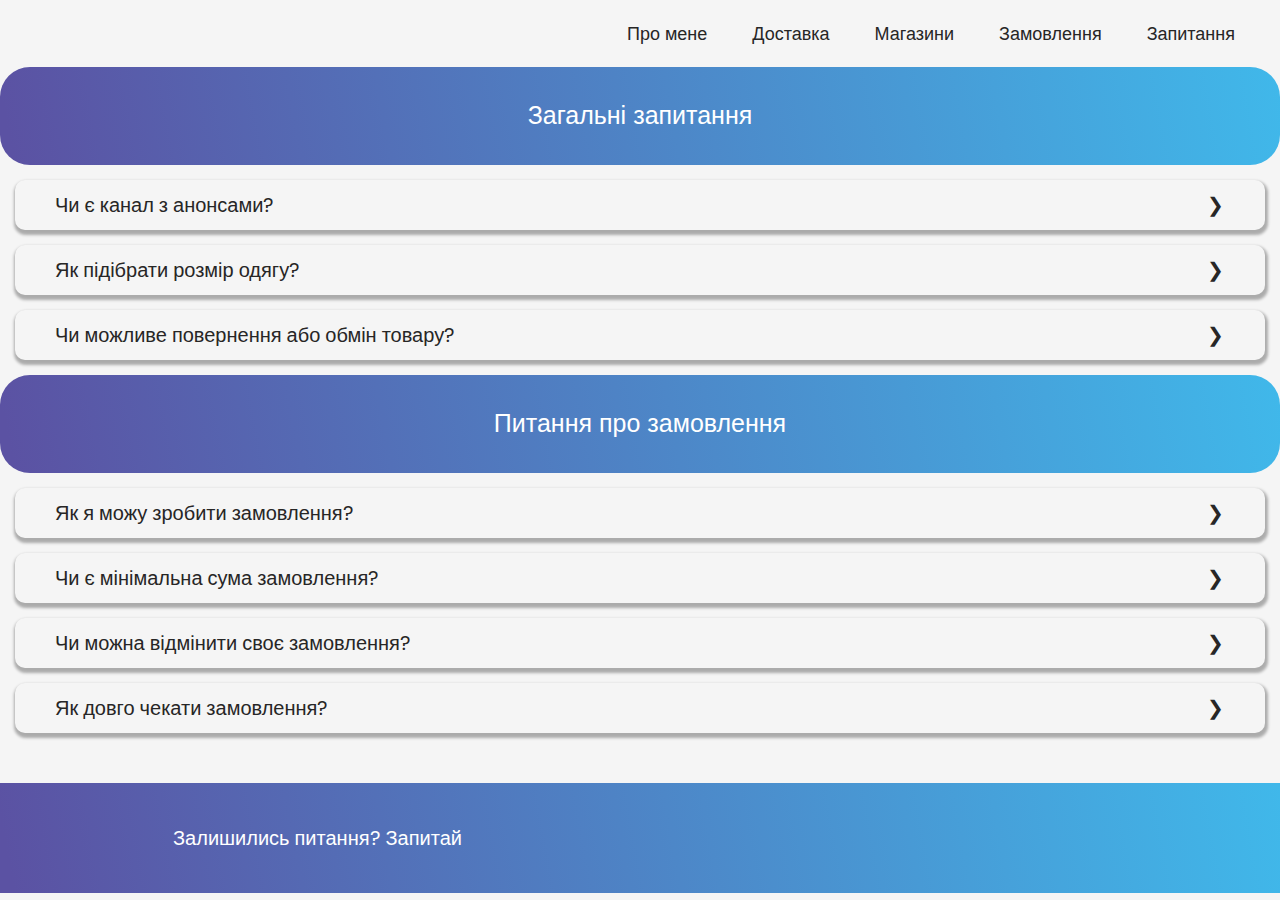
==== commit e06f7e3b: "Add files via upload" ====
--- a/help.html
+++ b/help.html
@@ -1,290 +1,167 @@
 <!DOCTYPE html>
-<html lang="ru">
+<html lang="en">
+<head>
+    <meta charset="UTF-8">
+    <meta http-equiv="X-UA-Compatible" content="IE=edge">
+    <meta name="viewport" content="width=device-width, initial-scale=1.0">
+    <title>Shopping Online | Help</title>
 
-<head>
-	<title data-lang="home_page-title">Волонтерський Рух України</title>
-	<meta charset="UTF-8">
-	<meta name="format-detection" content="telephone=no">
-	<!-- <style>body{opacity: 0;}</style> -->
-	<link rel="stylesheet" href="css/style.min.css?_v=20230626150845">
+    <link rel="stylesheet" href="css/style.css">
+</head>
 
-	<link rel="shortcut icon" href="logo.ico">
+<body>
+    <div class="wrapper">
+        <header class="header"> 
+            <div class="header-burger">
+                <div class="menu-btn">
+                    <span></span>
+                    <span></span>
+                    <span></span>
+                </div>
+            </div>         
+            <div class="header__nav menu">
+            <ul>
+                <li class="header__nav-item"><a href="index.html">Про мене</a></li>
+                <li class="header__nav-item"><a href="ship.html">Доставка</a></li>
+                <li class="header__nav-item"><a href="shops.html">Магазини</a></li>
+                <li class="header__nav-item"><a href="order.html">Замовлення</a> </li>
+                <li class="header__nav-item">Запитання</li>
+            </ul>
+        </div>
+        </header>
+
+        <main class="main">
+            <div class="main__inner">
+                <section class="general">
+                    
+                    <div class="tabs">
+                        <div class="tab">
+                            <div class="general-title"> Загальні запитання</div>
+                            <input type="radio" id="rd1" name="rd">
+                            <label class="tab-label" for="rd1">Чи є канал з анонсами?</label>
+                            <div class="tab-content">Звичайно. Канал з анонсами в Viber.</div>
+                        </div>
+                        <div class="tab">
+                            <input type="radio" id="rd2" name="rd">
+                            <label class="tab-label" for="rd2">Як підібрати розмір одягу?</label>
+                            <div class="tab-content">Розмірна сітка для кожного бренда окрема. Майже на кожному сайті можливо знайти Size Guide. 
+                                Дуже часто знаходиться у вікні наявних розмірів даної позиції. </div>
+                        </div>
+                        <div class="tab">
+                            <input type="radio" id="rd3" name="rd">
+                            <label class="tab-label" for="rd3">Чи можливе повернення або обмін товару?</label>
+                            <div class="tab-content">Обміна та повернення немає.</div>
+                        </div>
+                    
+                        <div class="general-title">Питання про замовлення</div>
+                        <div class="tab">
+                            <input type="radio" id="rd4" name="rd">
+                            <label class="tab-label" for="rd4">Як я можу зробити замовлення?</label>
+                            <div class="tab-content">Замовлення можно залишити в <a href="viber://chat?number=%2B380679751016">Viber</a>, на сайті <a href="https://www.bunddler.com/assistants/disi/order">Bunddler</a>.
+                                Якщо замовлення залишаєте в Viber то вказуєм посилання на товар, колір, розмір та ціну (іноді ціни можуть відрізнятись в залежності від розмірів або кольору).
+                            </div>
+                        </div>
+                        <div class="tab">
+                            <input type="radio" id="rd5" name="rd">
+                            <label class="tab-label" for="rd5">Чи є мінімальна сума замовлення?</label>
+                            <div class="tab-content">Ні, немає. Замовлення приймаю від 1шт.</div>
+                        </div>
+                        <div class="tab">
+                            <input type="radio" id="rd6" name="rd">
+                            <label class="tab-label" for="rd6">Чи можна відмінити своє замовлення?</label>
+                            <div class="tab-content">Якщо замовлення вже викуплено то відмінити його неможливо. В іншому разі вашу позицію видалити можна.</div>
+                        </div>
+                        <div class="tab">
+                            <input type="radio" id="rd7" name="rd">
+                            <label class="tab-label" for="rd7">Як довго чекати замовлення?</label>
+                            <div class="tab-content">Замовлення доставляється від 3х до 6ти тижнів. Досладніше <a href="ship.html"> тут</a></div>
+                        </div>
+
+                    </div>
+                    </section>
+                
+                <section class="footer">
+                    <div class="footer__inner">
+                        <div class="footer__contacts"><span> Залишились питання? Запитай </span>
+                            <a href="viber://chat?number=%2B380679751016"> <img src="img/viber.svg" alt="" width="30"></a>  
+                            <a href="https://t.me/DianyUS"> <img src="img/telegram.svg" alt="" width="35"></a>
+                            <a href="https://www.instagram.com/buyer.diana/?igshid=NDk5N2NIZjQ%3D"> <img src="img/instagram.svg" alt="" width="30"></a>
+                        </div>
+                    </div>
+                </section >
+            </div>
+        </main>
+    </div>
+    <script src="js/script.js"></script>
+    <script>
+
+        let tabLabel = document.querySelectorAll('.tab-label');
+        let tabContent = document.querySelectorAll('.tab-content');
+        
+        let tabs = document.querySelectorAll('.tab');
+        let tabsParent = document.querySelector('.tabs');
+
+        for (let i = 0; i < tabs.length; i++) {
+            tabs[i].addEventListener('click', (event) => {
+                const target = event.target;
+                tabs[i].classList.add('active'); 
+                
+                if(target == tabLabel[i]) {
+                    tabs.forEach(item => {
+                    item.classList.remove('active');
+                    });
+                }
+           
+
+            });        
+        }  
+
+        
 
 
-	<meta name="Волонтерський Рух України" content="Волонтерський Рух України, збір коштів на машини для ЗСУ">
-	<meta name="description" content="збір коштів на машини для ЗСУ, донат">
-	<meta name="viewport" content="width=device-width, initial-scale=1.0">
-</head>
+ 
 
 
-<body>
-	<div class="wrapper">
-		<header class="header-page">
-			<div class="header-page__box">
-				<div class="header__logo">
-					<div class="header__logo-img"><a href="index.html"><picture><source srcset="img/logo.webp" type="image/webp"><img src="img/logo.png" alt=""></picture></a></div>
-					<div class="header__logo-text">Волонтерський Рух України</div>
-				</div>
-				<ul class="header__nav">
-					<li class="header__nav-item"><a href="index.html#donat" data-lang="help_page-17">Підтримати</a></li>
-					<li class="header__nav-item avto"><a href="index.html#contact-form" data-lang="help_page-18">Запит на авто</a></li>
-				</ul>
-				<div class="header-page__btns">
-					<button class="header__btns-btn header__btns-btn--active" data-btn="ukr">UA</button>
-					<button class="header__btns-btn" data-btn="en">EN</button>
-				</div>
-			</div>
-		</header>
-		<main class="page">
-
-			<section class="help">
-				<div class="help__box">
-					<button type="button" class="help__btn"><a href="index.html"><span class="_icon-arrow-left"></span></a></button>
-					<div class="help__content">
-						<div class="help__title title" data-lang="help_page-1">Часті запитання</div>
-						<div data-spollers class="help__items spollers">
-							<div class="spollers__item help__items-item">
-								<button type="button" data-spoller class="spollers__title help__item-title">
-									<p data-lang="help_page-2">Кому допомагає фонд?</p><span class="_icon-arrowicon"></span>
-								</button>
-								<div class="spollers__body help__item-info">
-									<p class="help__item-text" data-lang="help_page-3">Фонд закуповує та передає авто військовим частинам ЗСУ. Також фонд забезпечує сервісний ремонт авто, що видає та надає
-										безкоштовний технічний супровід та ремонт для кожного переданого автомобіля на сервісних станціях наших партнерів Української Автомобільної Групи «АВТОКРАФТ».</p>
-									<a href="help.html#contact-form" class="help__item-link" data-lang="help_page-4">Подати запит на авто</a>
-								</div>
-							</div>
-
-							<div class="spollers__item help__items-item">
-								<button type="button" data-spoller class="spollers__title help__item-title">
-									<p data-lang="help_page-5">Як отримати допомогу від фонду?</p><span class="_icon-arrowicon"></span>
-								</button>
-								<div class="spollers__body help__item-info">
-									<p class="help__item-text" data-lang="help_page-6">Для того щоб отримати автівку для військової частини, вам необхідно заповнити форму зворотнього зв’язку.
-										З вами зв’яжуться наші спеціалісти та опрацюють ваш запит</p>
-									<a href="help.html#contact-form" class="help__item-link" data-lang="help_page-7">Подати запит на авто</a>
-								</div>
-							</div>
-
-							<div class="spollers__item help__items-item">
-								<button type="button" data-spoller class="spollers__title help__item-title">
-									<p data-lang="help_page-8">Чому тільки авто?</p><span class="_icon-arrowicon"></span>
-								</button>
-								<div class="spollers__body help__item-info">
-									<p class="help__item-text" data-lang="help_page-9">Авто відіграють дуже важливу роль на фронті. Завдяки нашим партнерам сервісним центрам, ми не тільки закуповуємо автомобілі,
-										ми також проводимо ретельну перевірку їх технічного стану, виправляємо недоліки та перефарбовуємо. </p>
-									<p class="help__item-text" data-lang="help_page-10">Для кожного переданого ЗСУ автомобіля ми забезпечуємо безкоштовний технічний супровід та ремонт на сервісних станціях наших
-										партнерів Української Автомобільної Групи «АВТОКРАФТ».</p>
-									<a href="help.html#donat" class="help__item-link" data-lang="help_page-11">Підтримати</a>
-								</div>
-							</div>
-
-							<div class="spollers__item help__items-item">
-								<button type="button" data-spoller class="spollers__title help__item-title">
-									<p data-lang="help_page-12">Які авто надає фонд?</p><span class="_icon-arrowicon"></span>
-								</button>
-								<div class="spollers__body help__item-info">
-									<p class="help__item-text" data-lang="help_page-13">Фонд закуповує позашляховики та мінібуси Hyundai. Наш партнер сервісний центр Hyundai у місті Дніпро видає автомобілі та забезпечує їх технічний супровід. </p>
-									<p class="help__item-text" data-lang="help_page-14">В подальшому за вашої підтримки, ми плануємо масшабуватись та задіювати сервісні центри наших партнерів у містах Черкаси та Кропівницький.
-										Так ми зможемо допомогти більшій кількості наших військових, забезпечивши іх автомобілями та безкоштовним технічним супровідом. </p>
-									<a href="help.html#contact-form" class="help__item-link" data-lang="help_page-15">Подати запит на авто</a>
-									<a href="help.html#donat" class="help__item-link" data-lang="help_page-16">Підтримати</a>
-								</div>
-							</div>
-						</div>
-					</div>
-				</div>
-			</section>
-
-			<section class="donat">
-				<div class="donat__box">
-					<div data-tabs class="donat-tabs" id="donat">
-						<nav data-tabs-titles class="donat-tabs__navigation">
-							<button type="button" class="donat-tabs__title _tab-active" data-lang="home_page-43">Переказ карткою</button>
-							<button type="button" class="donat-tabs__title" data-lang="home_page-44">Mono банка</button>
-							<button type="button" class="donat-tabs__title" data-lang="home_page-45">Реквізити</button>
-						</nav>
-						<h3 class="donat-title title" data-lang="home_page-46">Підтримати збір на авто для ЗСУ</h3>
-						<div data-tabs-body class="donat-tabs__content">
-							<div class="donat-tabs__body tab">
-								<div class="tab__card">
-									<div class="tab__card-sum">
-										<div class="card-sum">
-											<label for="sum-donat" class="tab__card-label" data-lang="home_page-47">Сума внеску</label>
-											<div class="card-sum__donat">
-												<div class="card-sum__input">
-													<input type="text" placeholder="0" class="input" id="sum-donat" name="sum-donat">
-													<div class="sum__input form-group">
-														<div class="dropdown">
-															<button class="sum__input-title btn dropdown__button">UAH </button>
-															<span class="_icon-chevron-down sum__input-icon"></span>
-															<ul class="sum__valuta hidden">
-																<li class="sum__valuta-item dropdown__list-item" data-value="uah">UAH</li>
-																<li class="sum__valuta-item dropdown__list-item" data-value="usd">USD</li>
-																<li class="sum__valuta-item dropdown__list-item" data-value="eur">EUR</li>
-															</ul>
-															<input type="text" name="select-category" value="" class="dropdown__item-hidden">
-														</div>
-													</div>
-												</div>
-												<div class="card-sum__btns">
-													<button type="button" class="card-sum__btn one-hundred">100 UAH</button>
-													<button type="button" class="card-sum__btn five-hundred">500 UAH</button>
-													<button type="button" class="card-sum__btn thousand">1000 UAH</button>
-												</div>
-											</div>
-										</div>
-									</div>
-									<form class="tab__card-mail">
-										<label for="input-email" class="tab__card-label">Email*</label>
-										<div class="card-mail">
-											<input type="email" class="input" placeholder="Введіть ваш email" id="input-email" name="input-email">
-											<div class="card-mail-text" data-lang="home_page-48">Вам надійде квитанція на email та ви будете отримувати звітності по вашому внеску</div>
-										</div>
-									</form>
-									<button type="button" class="tab__card-btn btn-blue" name="donat"><a data-lang="home_page-49" href="#">Підтримати</a><span class="_icon-arrowicon"></span></button>
-								</div>
-								<button type="button" class="tab__btn btn" id="subs"><a href="#" data-lang="home_page-50">Оформити підписку</a><span class="_icon-arrowicon"></span> </button>
-							</div>
-
-							<div class="donat-tabs__body tab">
-								<div class="tab__card">
-									<div class="tab__card-sum">
-										<button type="button" class="tab__mono-btn btn"><a href="#" data-lang="home_page-51">Mono банка</a><span class="_icon-arrowicon"></span></button>
-									</div>
-									<form class="tab__card-mail">
-										<label for="input-email" class="tab__card-label">Email*</label>
-										<div class="card-mail">
-											<input type="email" class="input" placeholder="Введіть ваш email" id="input-email" name="input-email">
-											<div class="card-mail-text" data-lang="home_page-52">Вам надійде квитанція на email та ви будете отримувати звітності по вашому внеску</div>
-										</div>
-									</form>
-
-								</div>
-								<button type="button" class="tab__btn btn" id="subs"><a href="#" data-lang="home_page-53">Оформити підписку</a><span class="_icon-arrowicon"></span> </button>
-							</div>
-
-							<div class="donat-tabs__body tab">
-								<div class="tab__card invoice">
-									<div class="invoice-title" data-lang="home_page-54">Реквізити в Україні</div>
-									<ul class="invoice-list list">
-										<li class="list-item"><span class="list-item-title">Отримувач: </span>Благодійний фонд «Волонтерський Рух україни» </li>
-										<li class="list-item"><span class="list-item-title">Адреса отримувача: </span>Одеса 65039, пр.Гагаріна, 12а, офіс 110</li>
-										<li class="list-item"><span class="list-item-title">ЄДРПОУ: </span> 45019226</li>
-										<li class="list-item"><span class="list-item-title">IBAN UAH:</span></li>
-										<li class="list-item">
-											<span class="list-item-title bank">АТ КБ «ПРИВАТБАНК»</span>
-											<div class="list-item-text"> UA633052990000026005014933699<span class="_icon-copy"></span></div>
-										</li>
-										<li class="list-item">
-											<span class="list-item-title bank">АТ «Універсал банк»</span>
-											<div class="list-item-text">UA103220010000026004170000618 <span class="_icon-copy"></span></div>
-										</li>
-										<li class="list-item">
-											<span class="list-item-title bank">АТ «ПУМБ»</span>
-											<div class="list-item-text">UA873348510000000026000204673
-												<span class="_icon-copy"></span>
-											</div>
-										</li>
-									</ul>
-								</div>
-
-								<div class="tab__card invoice">
-									<div class="invoice-title" data-lang="home_page-55">Перекази в іноземній валюті</div>
-									<ul class="invoice-list list">
-										<li class="list-item"><span class="list-item-title">Account holder: </span> CHARITABLE FUND "VOLUNTEER MOVEMENT OF UKRAINE" </li>
-										<li class="list-item"><span class="list-item-title">Account holder address: </span> 110 office,12А Gagarina avenue, Odesa, 65039, Ukraine</li>
-										<li class="list-item">
-											<span class="list-item-title">IBAN: </span>
-											<div class="list-item-text">UA443052990000026006034918626 <span class="_icon-copy"></span></div>
-										</li>
-										<li class="list-item"><span class="list-item-title">Bank name: </span>JSC CB "PRIVATBANK"</li>
-										<li class="list-item"><span class="list-item-title">Bank address: </span>1D HRUSHEVSKOHO STR., KYIV, 01001, UKRAINE</li>
-										<li class="list-item"><span class="list-item-title">SWIFT: </span>PBANUA2X</li>
-									</ul>
-								</div>
-
-							</div>
-						</div>
-					</div>
-				</div>
-			</section>
+  //     function hideTabContent() {
+   //     tabs.forEach(item => {
+            //    item.style.display = 'none';
+            //item.classList.add('hidden');
+   //         item.classList.remove('active');
+     //   })}
 
 
-			<section class="contact-form">
-				<form class="contact-form__box" id="contact-form">
-					<div class="contact-form__title" data-lang="home_page-56">Заповнюйте форму і ми з вами зв’яжемось</div>
-					<div class="contact-form__content">
-						<div class="contact-form__item contact-item">
-							<label for="contact-item__name" class="tab__card-label contact-item__label" data-lang="home_page-57">Ім’я</label>
-							<input type="text" placeholder="Перемога" class="contact-item__input input" name="contact-item__name" id="contact-item__name">
-						</div>
-						<div class="contact-form__item contact-item">
-							<label for="contact-item__tel" class="tab__card-label contact-item__label" data-lang="home_page-58">Номер телефону</label>
-							<input type="tel" placeholder="+3806711111111" class="contact-item__input input" name="contact-item__tel" id="contact-item__tel">
-						</div>
-						<div class="contact-form__item contact-item">
-							<label for="contact-item__email" class="tab__card-label contact-item__label">Email</label>
-							<input type="email" placeholder="peremoga@gmail.com" class="contact-item__input input" name="contact-item__email" id="contact-item__email">
-						</div>
-					</div>
-					<button type="button" class="contact-form__btn" data-modal data-lang="home_page-59">Надіслати</button>
-				</form>
-			</section>
-		</main>
-		<footer class="footer">
-			<div class="footer__box">
-				<div class="footer__form" id="report">
-					<div class="footer__form-text" data-lang="home_page-60">Залишай свою електронну пошту та отримуй звітність про діяльність фонду. Будь завжди в курсі !</div>
-					<form class="footer__form-input">
-						<input autocomplete="off" type="email" name="form-footer" data-error="Помилка" placeholder="Твій email" class="input">
-						<button type="button" class="footer__form-btn"><span class="_icon-arrowicon"></span></button>
-					</form>
-				</div>
-				<div class="footer__content">
-					<div class="footer__logo">
-						<div class="footer__logo-img"><a href="index.html"><picture><source srcset="img/logo1.webp" type="image/webp"><img src="img/logo1.png" alt="логотип Волонтерський Рух України"></picture></a></div>
-						<div class="footer__logo-text">Волонтерський Рух України</div>
-					</div>
-					<div class="footer__lists">
-						<ul class="footer__list">
-							<li class="footer__list-item"><a data-lang="home_page-61" href="index.html#report">Звітність</a></li>
-							<li class="footer__list-item"><a data-lang="home_page-62" href="index.html#subs">Підписка</a></li>
-							<li class="footer__list-item"><a data-lang="home_page-63" href="partners.html">Партнери</a></li>
-							<li class="footer__list-item"><a data-lang="home_page-64" href="vacancy.html">Вакансії</a></li>
-							<li class="footer__list-item"><a data-lang="home_page-65" href="help.html">Часті запитання</a> </li>
-						</ul>
-						<ul class="footer__list">
-							<li class="footer__list-info" data-lang="home_page-66">Інформаційна лінія</li>
-							<li class="footer__list-tel">+38 067 577 77 77</li>
-						</ul>
-					</div>
-					<div class="footer__btns btn">
-						<button class="footer__btns-btn header__btns-btn--active" data-btn="ukr">UA</button>
-						<button class="footer__btns-btn" data-btn="en">EN</button>
-					</div>
-				</div>
-				<button class="footer__btn-main btn" name="donat"><a data-lang="home_page-67" href="index.html#donat">Підтримати</a><span class="_icon-arrowicon"></span></button>
-			</div>
-		</footer>
-	</div>
+    /*    tabs.forEach(item => {
+    //        item.classList.remove('active');
+    //    });
+    }
+
+    function showTabContent(i = 0) {
+        //   tabsContent[i].style.display = 'block';
+        tabs[i].classList.add('active');
+        //tabContent[i].classList.remove('hidden');
+       // tabs[i].classList.add('active');
+    }
+
+    hideTabContent();
+    showTabContent();
+
+    tabsParent.addEventListener('click', (event) => {
+        const target = event.target;
+
+        if( target && target.classList.contains('tab')) {
+            tabs.forEach((item, i) => {
+                if(target == item) {
+                    hideTabContent();
+                    //showTabContent(i);
+                }
+            });
+        }
+    });  */
+
+        //------------------//
 
 
 
-
-
-	<div class="modal">
-		<div class="modal__wrapper">
-			<button data-close type="button" class="modal__close">&times;</button>
-			<!---<div data-close class="modal__close">&times;</div>--->
-			<div class="modal__text">
-				<p data-lang="home_page-68">Дякуємо, що залишили запит на нашому сайті. Очікуйте, найближчим часом з вами зв’яжуться.</p>
-				<p data-lang="home_page-69">Все буде Україна!</p>
-			</div>
-			<button data-close type="button" class="modal__btn btn-blue"><a href="index.html#donat" data-lang="home_page-70">Підтримати збір</a><span class="_icon-arrowicon"></span></button>
-		</div>
-	</div>
-	<script src="js/app.min.js?_v=20230626150845"></script>
-
+    </script>
 </body>
-
 </html>--- a/css/style.css
+++ b/css/style.css
@@ -0,0 +1,823 @@
+@charset "UTF-8";
+@import url(https://fonts.googleapis.com/css?family=Poppins:regular,500,600,700,800,900);
+html,
+body {
+  box-sizing: border-box;
+  height: 100%;
+  background: #f5f5f5;
+}
+
+*,
+*::before,
+*::after {
+  box-sizing: inherit;
+  margin: 0;
+  padding: 0;
+}
+
+li {
+  list-style: none;
+}
+
+a {
+  text-decoration: none;
+  color: rgb(39, 38, 38);
+}
+
+.wrapper {
+  font-family: "Poppins", sans-serif;
+  font-size: 18px;
+  color: rgb(39, 38, 38);
+  margin: 0 auto;
+}
+
+.container {
+  background: linear-gradient(153deg, rgba(234, 185, 238, 0.5) 0%, rgba(238, 124, 196, 0.2) 100%);
+}
+
+.header {
+  margin: 0 5px 0 0;
+  padding: 20px 0;
+  text-align: end;
+}
+.header__nav-item {
+  display: inline-flex;
+  margin-right: 40px;
+  transition: all ease 0.5s;
+}
+
+.header__nav-item:hover {
+  font-weight: 600;
+  border-bottom: 1px solid rgb(39, 38, 38);
+}
+
+.main {
+  height: 100%;
+}
+.bg {
+  margin: -70px auto 50px;
+  padding: 130px 0;
+  color: #FFFFFF;
+  background: linear-gradient(79.63deg, #5B52A3 1.08%, #40B8EA 100%);
+}
+.bg__inner {
+  padding: 80px;
+  display: flex;
+  align-items: center;
+  justify-content: space-evenly;
+  gap: 20px;
+}
+.bg__inner-info {
+  max-width: 550px;
+  animation-name: bg;
+  animation-duration: 1s;
+  animation-timing-function: ease;
+  position: relative;
+}
+.bg__inner-title {
+  font-size: 30px;
+  font-weight: 600;
+}
+.bg__inner-text {
+  margin: 40px 0;
+  font-size: 20px;
+}
+.bg__inner-img {
+  max-width: 430px;
+}
+.bg__inner-img img {
+  width: 100%;
+}
+.bg__inner-btns {
+  margin-bottom: 30px;
+  display: flex;
+  justify-content: center;
+  gap: 50px;
+}
+.bg__kurs-img {
+  margin-right: 20px;
+}
+
+.bg__kurs-usa, .bg__kurs-eur, .bg__kurs-pound, .bg__kurs-zl {
+  margin-bottom: 5px;
+  padding-left: 15px;
+  display: flex;
+}
+
+.bg__btns-btn {
+  width: 150px;
+  height: 70px;
+  border-radius: 15px;
+  text-align: center;
+  padding: 5px 0;
+}
+.bg__btns-btn a {
+  color: #fff;
+  font-weight: 600;
+  letter-spacing: 1px;
+}
+
+.btn {
+  background: #a879e6;
+  box-shadow: 3px 3px 3px 0px rgba(0, 0, 0, 0.3);
+  transition: all ease 0.3s;
+}
+
+.btn:hover {
+  background: rgb(180, 78, 180);
+  box-shadow: 3px 3px 3px 0px rgba(0, 0, 0, 0.5);
+}
+
+.things__inner {
+  max-width: 1100px;
+  margin: 70px auto;
+}
+.things__inner-title {
+  font-size: 25px;
+  text-align: center;
+}
+.things__cards {
+  display: grid;
+  grid-template-columns: repeat(auto-fill, minmax(170px, 1fr));
+}
+.things__card {
+  padding: 15px;
+  display: flex;
+  align-items: center;
+  gap: 17px;
+  font-size: 16px;
+}
+
+.things__card:hover {
+  border-bottom: 1px solid rgba(0, 0, 0, 0.4705882353);
+}
+
+.about__inner {
+  max-width: 1000px;
+  height: 100%;
+  margin: 0 auto 80px;
+  padding: 0 15px;
+  display: flex;
+  box-shadow: 5px 5px 5px 3px rgba(0, 0, 0, 0.5);
+}
+.about__text {
+  margin-top: 40px;
+  margin-right: 20px;
+  font-size: 20px;
+}
+.about__text-about {
+  margin-top: 15px;
+}
+
+.shipping__inner {
+  max-width: 1100px;
+  height: 100%;
+  margin: 0 auto;
+  padding: 20px;
+  border-radius: 20px;
+  font-size: 20px;
+}
+.shipping__inner-title {
+  font-size: 25px;
+  text-align: center;
+  margin: 0 auto;
+  padding: 30px;
+  background: linear-gradient(79.63deg, #5B52A3 1.08%, #40B8EA 100%);
+  border-radius: 20px;
+  color: #fff;
+}
+.shipping__inner-europe {
+  padding: 15px;
+  display: grid;
+  grid-template-columns: repeat(auto-fill, minmax(250px, 1fr));
+  gap: 50px;
+}
+.shipping__inner-usa {
+  margin-top: 30px;
+  display: grid;
+}
+.shipping__usa-title {
+  margin-bottom: 20px;
+  display: flex;
+  align-items: center;
+  justify-content: center;
+}
+.shipping__usa-title img {
+  display: block;
+  margin-right: 15px;
+}
+.shipping__usa-item {
+  display: flex;
+  transition: all ease 0.5s;
+}
+.shipping__item {
+  margin-top: 25px;
+  transition: all ease 0.5s;
+}
+.shipping__item-title {
+  margin-bottom: 20px;
+  display: flex;
+  align-items: center;
+}
+.shipping__item-title img {
+  margin-right: 15px;
+  display: block;
+}
+.shipping__item-usa {
+  margin-left: 20px;
+}
+.shipping-title-text {
+  margin: 15px 0;
+  font-weight: 600;
+}
+.shipping__usa {
+  display: grid;
+  grid-template-columns: repeat(auto-fill, minmax(360px, 1fr));
+  gap: 50px;
+}
+
+.item-ship {
+  border: 2px solid rgba(32, 32, 32, 0.4);
+  border-radius: 15px;
+  box-shadow: 0px 0px 40px rgba(0, 0, 0, 0.3);
+  padding: 15px;
+}
+
+.shipping__item:hover {
+  box-shadow: 5px 5px 5px 0px rgba(0, 0, 0, 0.8);
+  transform: scale(1.05);
+}
+
+.shipping__usa-item:hover {
+  box-shadow: 5px 5px 5px 0px rgba(0, 0, 0, 0.8);
+  transform: scale(1.05);
+}
+
+.pound-grn, .euro-grn, .zlot-grn, .sea-grn, .air-grn {
+  font-weight: 600;
+  margin-right: 20px;
+}
+
+.ukr__inner {
+  max-width: 1100px;
+  margin: 30px auto;
+  padding: 20px;
+  background: #dec8fc;
+  border-radius: 15px;
+}
+.ukr__info {
+  margin-top: 20px;
+  padding: 15px;
+  display: grid;
+  grid-template-columns: repeat(auto-fill, minmax(250px, 1fr));
+  gap: 50px;
+}
+.ukr__warning {
+  margin-top: 50px;
+  display: flex;
+  align-items: flex-start;
+  font-size: 14px;
+}
+.ukr__warning-img {
+  margin-right: 20px;
+  display: block;
+}
+
+.ukr__up-text, .ukr__np-text, .ukr__meest-text {
+  margin-top: 15px;
+  font-weight: 600;
+  text-align: center;
+}
+
+.ukr__info-np a, .ukr__info-up a, .ukr__info-meest a {
+  display: block;
+  text-align: center;
+}
+
+.poltava__inner {
+  max-width: 1100px;
+  margin: 50px auto;
+  padding: 20px;
+  box-shadow: 5px 5px 5px 3px rgba(0, 0, 0, 0.5);
+  border-radius: 15px;
+}
+.poltava__info {
+  max-width: 900px;
+  margin: 20px auto 0;
+  display: flex;
+  justify-content: center;
+  align-items: center;
+}
+.poltava__info-img {
+  margin-right: 20px;
+}
+
+.title {
+  font-weight: 600;
+}
+
+.news__inner {
+  padding: 0 15px;
+  overflow: hidden;
+}
+.news__title {
+  margin-bottom: 15px;
+  font-size: 25px;
+  flex: 70%;
+  text-align: center;
+}
+.news__title-buttons {
+  display: flex;
+}
+.news__cards {
+  max-width: 1400px;
+  padding-bottom: 30px;
+  display: flex;
+  gap: 30px;
+  position: relative;
+  left: 0;
+  transition: all ease 0.7s;
+}
+.news__cards-card {
+  max-width: 250px;
+  height: 430px;
+  border: 1px solid rgb(187, 184, 184);
+  text-align: center;
+  position: relative;
+  background: #fff;
+  float: left;
+  transition: all ease 0.2s;
+}
+.news__cards-card:hover {
+  transform: scale(1.1);
+  box-shadow: 3px 3px 3px 2px rgba(0, 0, 0, 0.6);
+}
+.news__cards-title {
+  margin: 25px 0;
+  font-size: 20px;
+  font-weight: 600;
+  text-align: center;
+}
+.news__cards-text {
+  margin-bottom: 25px;
+  font-size: 16px;
+}
+.news__cards-data {
+  font-size: 12px;
+  opacity: 0.7;
+  text-align: center;
+  flex: 0 0 auto;
+  position: absolute;
+  bottom: 0;
+  left: 40%;
+}
+.news__buttons {
+  display: flex;
+  gap: 10px;
+}
+
+.prev-btn, .next-btn {
+  width: 25px;
+  height: 30px;
+  background: #a879e6;
+  border-radius: 5px;
+  color: #ffffff;
+  font-weight: 600;
+  font-size: 18px;
+}
+
+.bg__kurs-kurs {
+  max-width: 300px;
+  height: 430px;
+  border: 2px solid rgb(187, 184, 184);
+}
+
+.bg__kurs-data {
+  font-size: 12px;
+  opacity: 0.7;
+  text-align: center;
+}
+
+.footer__inner {
+  margin-top: 50px;
+  padding: 40px;
+  background: linear-gradient(79.63deg, #5B52A3 1.08%, #40B8EA 100%);
+  color: #fff;
+  display: grid;
+  grid-template-columns: 1fr 1fr;
+}
+.footer__contacts {
+  display: flex;
+  justify-content: center;
+  gap: 15px;
+  font-size: 20px;
+}
+
+.shops__title {
+  padding: 30px;
+  margin-bottom: 20px;
+  background: linear-gradient(79.63deg, #5B52A3 1.08%, #40B8EA 100%);
+  border-radius: 20px;
+  font-size: 25px;
+  text-align: center;
+  color: #fff;
+}
+.shops__info-img {
+  height: 130px;
+  background-color: #fff;
+  display: flex;
+  align-items: center;
+  justify-content: center;
+  overflow: hidden;
+  border-radius: 10px;
+  cursor: pointer;
+}
+.shops__info-img img {
+  width: 150px;
+  display: block;
+}
+.shops__about {
+  padding: 15px;
+  display: grid;
+  grid-template-columns: repeat(auto-fill, minmax(200px, 1fr));
+  gap: 20px;
+  justify-items: center;
+}
+.shops__about-card {
+  width: 200px;
+  height: 180px;
+  background: #fff;
+  border-radius: 15px;
+  position: relative;
+  box-shadow: 0px 0px 40px rgba(0, 0, 0, 0.3);
+}
+.shops__usa {
+  margin: 30px 0;
+}
+
+.shops__info-list {
+  max-width: 250px;
+  padding: 0 10px 10px;
+  position: absolute;
+  background-color: #fff;
+  border-radius: 15px;
+  box-shadow: 0px 8px 16px 0px rgba(0, 0, 0, 0.2);
+  z-index: 1;
+  font-size: 14px;
+}
+
+.shops__info-shop {
+  width: 100%;
+  height: 40px;
+  margin-top: 10px;
+  font-weight: 600;
+  font-size: 20px;
+  background: rgb(153, 68, 153);
+  border-radius: 10px;
+  display: flex;
+  justify-content: center;
+  align-items: center;
+}
+.shops__info-shop a {
+  color: #fff;
+}
+
+.hidden {
+  display: none;
+}
+
+.open {
+  display: block;
+}
+
+.order__inner {
+  max-width: 1100px;
+  margin: 0 auto;
+}
+.order__title {
+  padding: 30px;
+  background: linear-gradient(79.63deg, #5B52A3 1.08%, #40B8EA 100%);
+  border-radius: 20px;
+  color: #fff;
+  font-size: 25px;
+  text-align: center;
+}
+.order__card {
+  margin-top: 30px;
+  display: flex;
+  align-items: start;
+  gap: 70px;
+}
+.order__card-img img {
+  width: 280px;
+}
+.order__card-content {
+  max-width: 500px;
+}
+.order__card-subtitle {
+  max-width: 500px;
+  display: flex;
+  align-items: center;
+  gap: 70px;
+}
+.order__card-num {
+  font-weight: 600;
+  font-size: 40px;
+  color: rgb(180, 78, 180);
+}
+.order__card-sub {
+  font-size: 25px;
+  text-transform: uppercase;
+}
+.order__card-text {
+  margin-top: 15px;
+  opacity: 0.7;
+}
+.order__card-text a {
+  font-weight: 600;
+  color: rgb(141, 60, 141);
+  opacity: 1;
+}
+
+input {
+  position: absolute;
+  opacity: 0;
+  z-index: -1;
+}
+
+.general-title {
+  padding: 30px;
+  background: linear-gradient(79.63deg, #5B52A3 1.08%, #40B8EA 100%);
+  border-radius: 30px;
+  color: #fff;
+  font-size: 25px;
+  text-align: center;
+}
+
+.tabs {
+  border-radius: 8px;
+}
+
+.tab {
+  width: 100%;
+}
+.tab-label {
+  margin: 15px;
+  padding: 10px 40px;
+  display: flex;
+  justify-content: space-between;
+  font-size: 20px;
+  cursor: pointer;
+  box-shadow: 1px 3px 3px 2px rgba(0, 0, 0, 0.3);
+  border-radius: 10px;
+  transition: all ease-in-out 0.3s;
+  /* Icon */
+}
+.tab-label::after {
+  content: "❯";
+  width: 1em;
+  height: 1em;
+  text-align: center;
+  transition: all ease-in-out 0.3s;
+}
+.tab-content {
+  max-height: 0;
+  padding: 0 10px;
+  transition: all ease-in-out 0.3s;
+  opacity: 0.7;
+}
+.tab-content a {
+  font-weight: 600;
+  color: rgb(180, 78, 180);
+}
+.tab-close {
+  display: flex;
+  justify-content: flex-end;
+  padding: 10px;
+  font-size: 0.75em;
+  cursor: pointer;
+}
+
+input:checked + .tab-label::after {
+  transform: rotate(90deg);
+}
+
+.tab-content {
+  max-height: 100px;
+  padding: 10px;
+}
+
+.tab:not(.active) .tab-content {
+  display: none;
+}
+
+@keyframes bg {
+  0% {
+    left: -100%;
+  }
+  100% {
+    left: 0%;
+  }
+}
+.first {
+  animation-name: first;
+  animation-duration: 2s;
+  animation-timing-function: ease;
+  position: relative;
+}
+
+@keyframes first {
+  0% {
+    right: -100%;
+  }
+  100% {
+    right: 0%;
+  }
+}
+.second {
+  animation-name: first;
+  animation-duration: 2s;
+  animation-timing-function: ease;
+  animation-delay: 2s;
+  position: relative;
+}
+
+.third {
+  animation-name: first;
+  animation-duration: 2s;
+  animation-timing-function: ease;
+  animation-delay: 4s;
+  position: relative;
+}
+
+.fourth {
+  animation-name: first;
+  animation-duration: 2s;
+  animation-timing-function: ease;
+  animation-delay: 6s;
+  position: relative;
+}
+
+.fifth {
+  animation-name: first;
+  animation-delay: 8s;
+  animation-duration: 2s;
+  animation-timing-function: ease;
+  position: relative;
+}
+
+.form-input-link, .form-input-text {
+  opacity: 1;
+  z-index: 1;
+  position: relative;
+}
+
+.form-label-link {
+  font-size: 16px;
+  font-weight: 300;
+}
+
+@media (max-width: 990px) {
+  .bg__inner-img img {
+    width: 300px;
+  }
+  .news__cards {
+    max-width: 990px;
+  }
+}
+@media (max-width: 767px) {
+  .bg__inner-img {
+    display: none;
+  }
+  .bg__inner-title {
+    margin-top: 20px;
+  }
+  .header {
+    text-align: start;
+  }
+  .header-burger {
+    display: flex;
+    justify-content: flex-end;
+  }
+  .header__nav li {
+    display: block;
+  }
+  .header__nav-item {
+    margin-left: 20px;
+  }
+  .header__nav .menu ul {
+    padding-top: 30px;
+  }
+  .menu-btn {
+    width: 30px;
+    height: 30px;
+    position: relative;
+    z-index: 2;
+    overflow: hidden;
+    right: 10px;
+  }
+  .menu-btn span {
+    width: 30px;
+    height: 2px;
+    position: absolute;
+    top: 50%;
+    left: 50%;
+    transform: translate(-50%, -50%);
+    background-color: #222222;
+    transition: all 0.5s;
+  }
+  .menu-btn span:nth-of-type(2) {
+    top: calc(50% - 5px);
+  }
+  .menu-btn span:nth-of-type(3) {
+    top: calc(50% + 5px);
+  }
+  .menu {
+    position: fixed;
+    top: 10px;
+    right: 0;
+    width: 100%;
+    height: 100%;
+    background: #fff;
+    transform: translateX(100%);
+    transition: transform 0.5s;
+  }
+  .menu.active {
+    width: 200px;
+    transform: translateX(0%);
+    z-index: 1;
+  }
+  .menu li {
+    list-style-type: none;
+  }
+  .menu-btn.active span:nth-of-type(1) {
+    display: none;
+  }
+  .menu-btn.active span:nth-of-type(2) {
+    top: 50%;
+    transform: translate(-50%, 0%) rotate(45deg);
+  }
+  .menu-btn.active span:nth-of-type(3) {
+    top: 50%;
+    transform: translate(-50%, 0%) rotate(-45deg);
+  }
+  .order__card {
+    gap: 10px;
+  }
+  .order__card-subtitle {
+    gap: 30px;
+  }
+  .order__card-img img {
+    width: 200px;
+  }
+}
+@media (max-width: 500px) {
+  .wrapper {
+    max-width: 499px;
+  }
+  .bg {
+    padding: 30px 15px 0;
+  }
+  .bg__inner {
+    padding: 20px;
+    display: block;
+  }
+  .bg__inner-title {
+    font-size: 20px;
+  }
+  .bg__inner-text {
+    margin: 25px 0;
+    font-size: 18px;
+  }
+  .about__inner {
+    max-width: 499px;
+    display: block;
+  }
+  .about__img {
+    margin-top: 20px;
+    text-align: center;
+  }
+  .about__img img {
+    width: 330px;
+  }
+  /*    .news__cards-card {
+          display: none;
+      } */
+  .shops__about {
+    grid-template-columns: repeat(auto-fill, minmax(160px, 1fr));
+  }
+  .shops__about-card {
+    width: 160px;
+    height: 150px;
+  }
+  .shops__info-shop {
+    font-size: 16px;
+    font-weight: 500;
+  }
+  .order__card-img {
+    display: none;
+  }
+  .order__card {
+    padding: 0 15px;
+  }
+}/*# sourceMappingURL=style.css.map */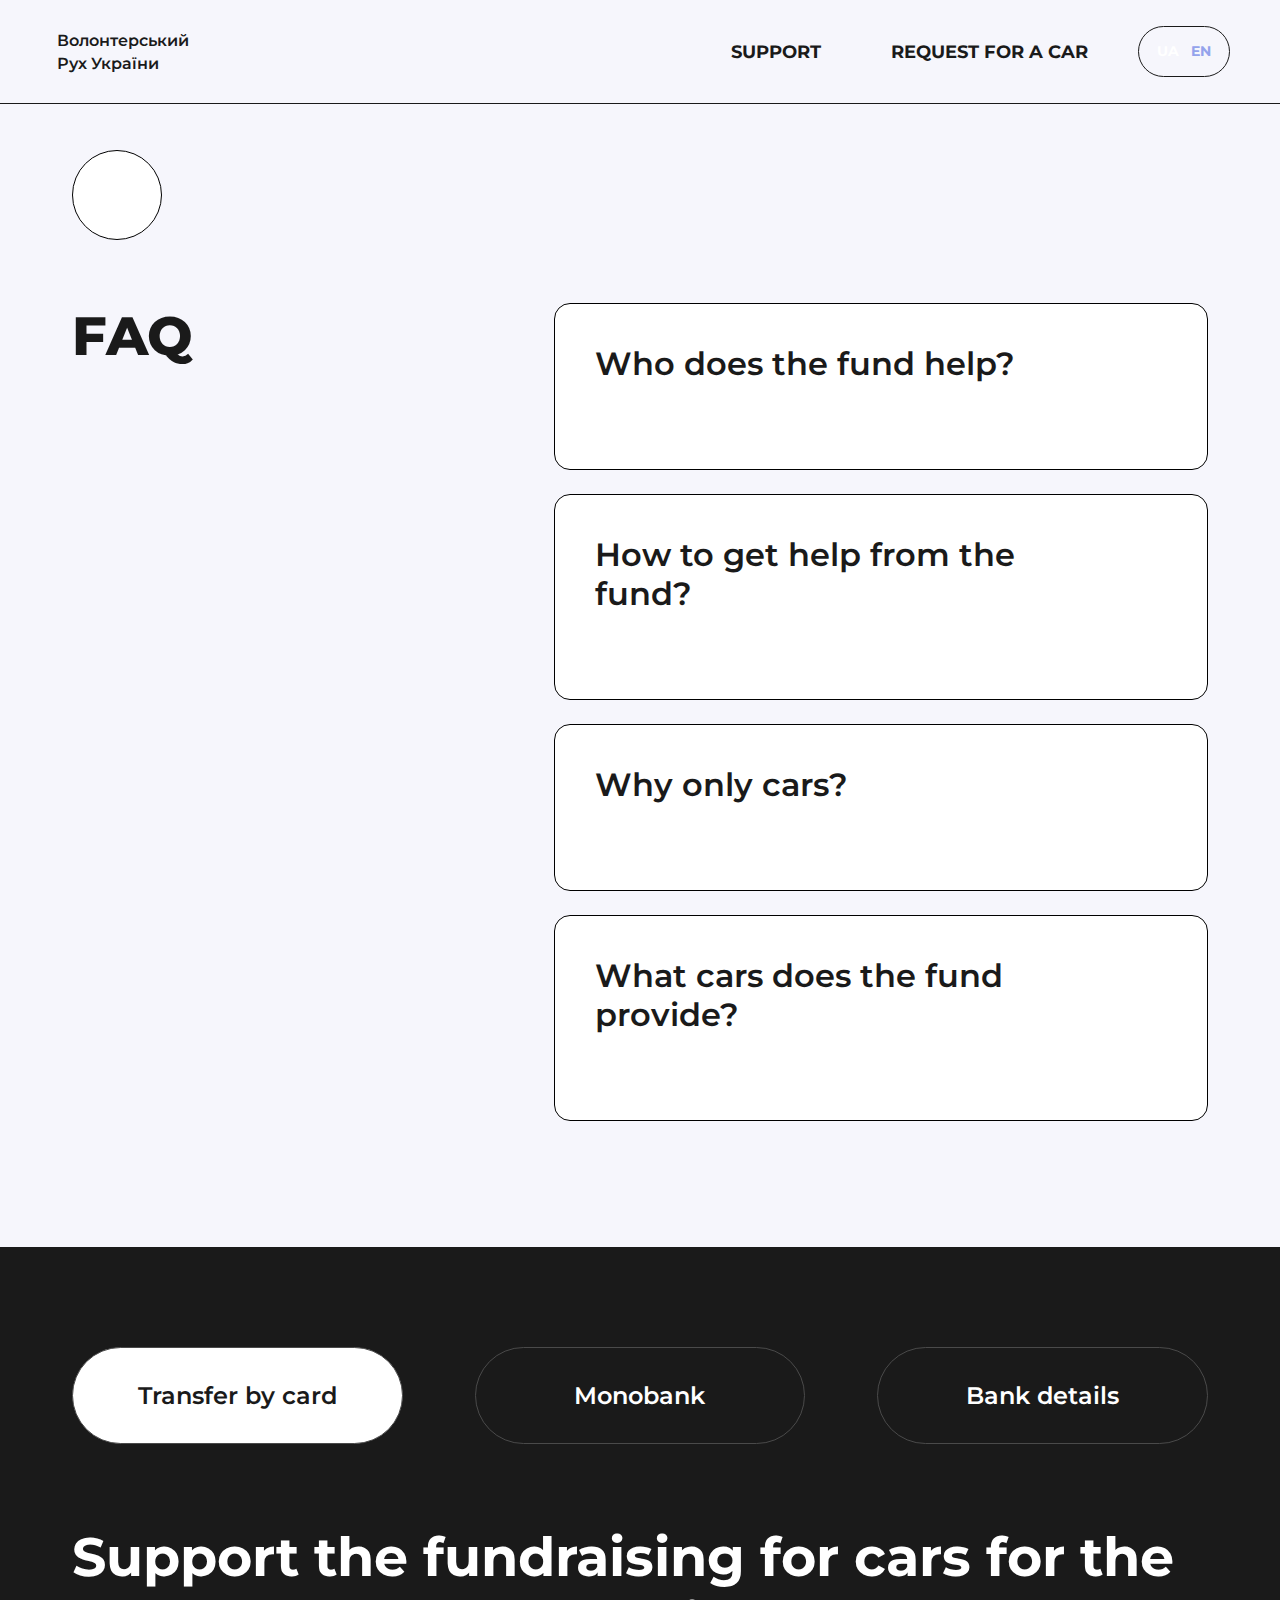
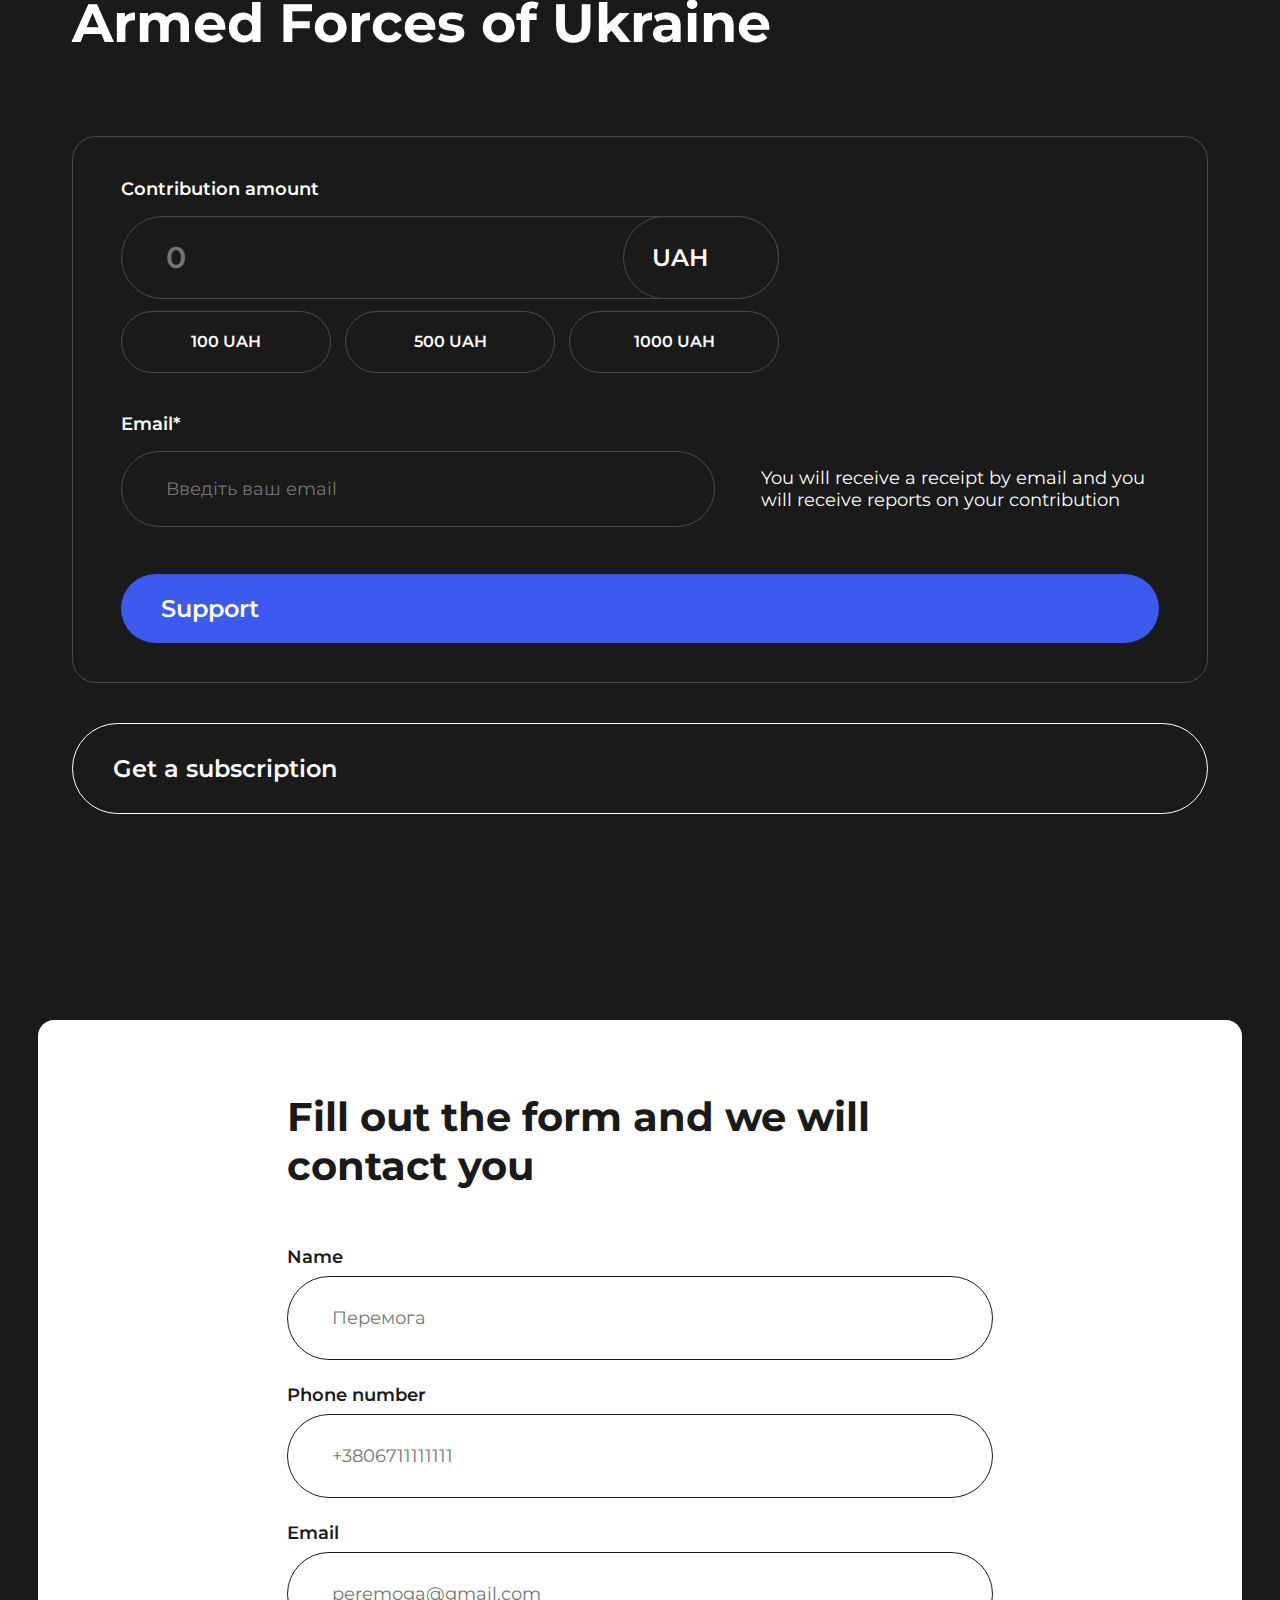
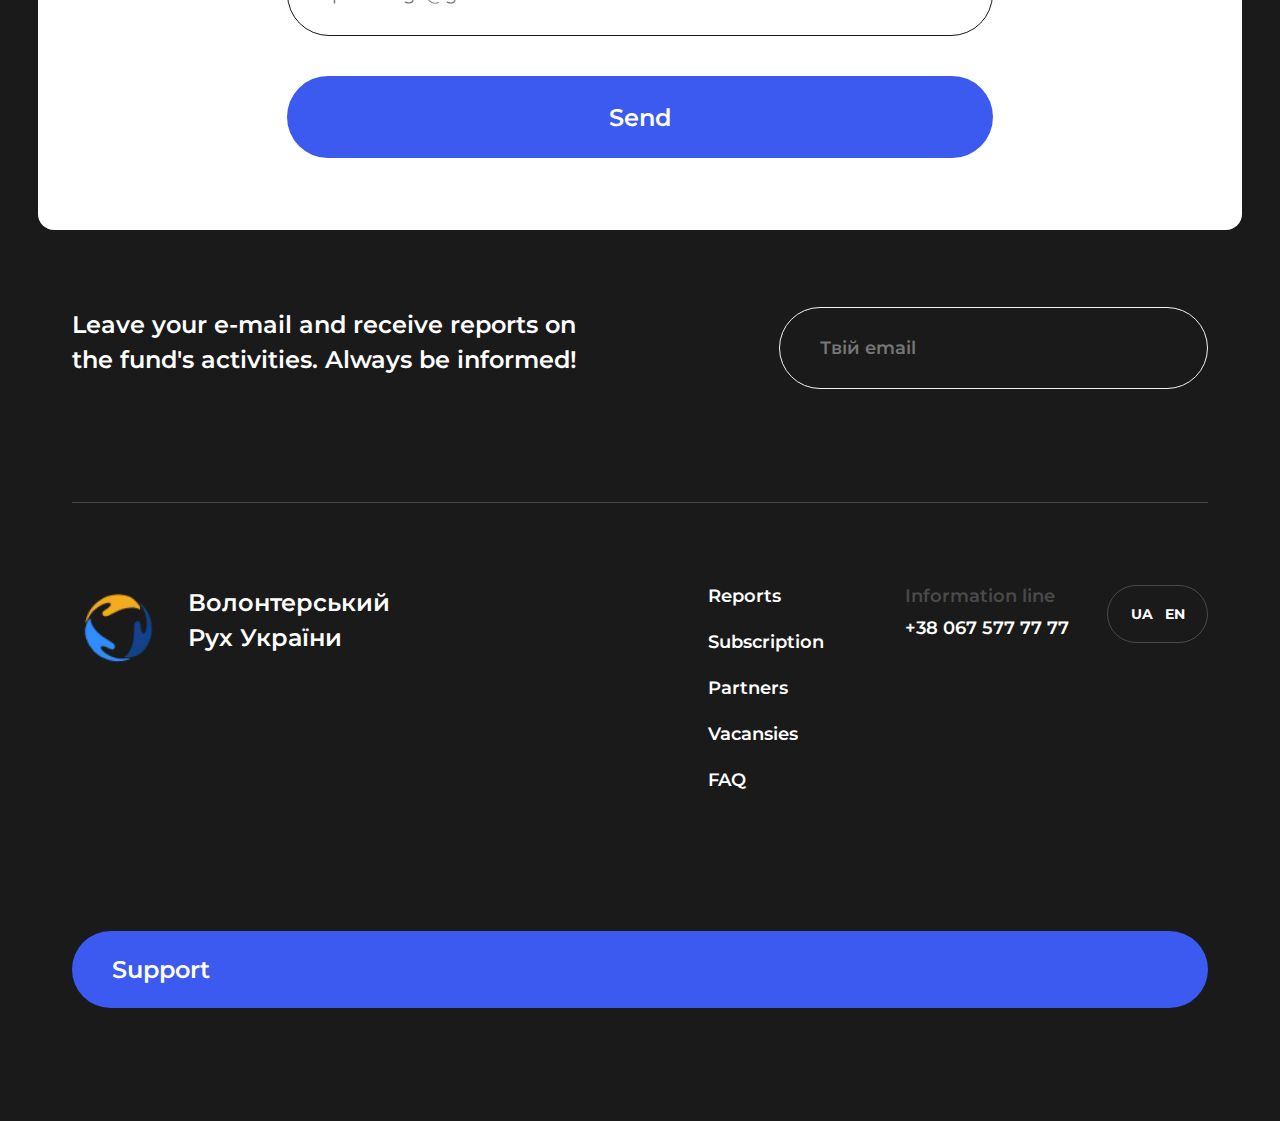
==== commit 5e09bed2: "Add files via upload" ====
--- a/help.html
+++ b/help.html
@@ -1,167 +1,290 @@
 <!DOCTYPE html>
-<html lang="en">
+<html lang="ru">
+
 <head>
-    <meta charset="UTF-8">
-    <meta http-equiv="X-UA-Compatible" content="IE=edge">
-    <meta name="viewport" content="width=device-width, initial-scale=1.0">
-    <title>Shopping Online | Help</title>
-
-    <link rel="stylesheet" href="css/style.css">
+	<title data-lang="home_page-title">Волонтерський Рух України</title>
+	<meta charset="UTF-8">
+	<meta name="format-detection" content="telephone=no">
+	<!-- <style>body{opacity: 0;}</style> -->
+	<link rel="stylesheet" href="css/style.css">
+
+	<link rel="shortcut icon" href="logo.ico">
+
+
+	<meta name="Волонтерський Рух України" content="Волонтерський Рух України, збір коштів на машини для ЗСУ">
+	<meta name="description" content="збір коштів на машини для ЗСУ, донат">
+	<meta name="viewport" content="width=device-width, initial-scale=1.0">
 </head>
 
+
 <body>
-    <div class="wrapper">
-        <header class="header"> 
-            <div class="header-burger">
-                <div class="menu-btn">
-                    <span></span>
-                    <span></span>
-                    <span></span>
-                </div>
-            </div>         
-            <div class="header__nav menu">
-            <ul>
-                <li class="header__nav-item"><a href="index.html">Про мене</a></li>
-                <li class="header__nav-item"><a href="ship.html">Доставка</a></li>
-                <li class="header__nav-item"><a href="shops.html">Магазини</a></li>
-                <li class="header__nav-item"><a href="order.html">Замовлення</a> </li>
-                <li class="header__nav-item">Запитання</li>
-            </ul>
-        </div>
-        </header>
-
-        <main class="main">
-            <div class="main__inner">
-                <section class="general">
-                    
-                    <div class="tabs">
-                        <div class="tab">
-                            <div class="general-title"> Загальні запитання</div>
-                            <input type="radio" id="rd1" name="rd">
-                            <label class="tab-label" for="rd1">Чи є канал з анонсами?</label>
-                            <div class="tab-content">Звичайно. Канал з анонсами в Viber.</div>
-                        </div>
-                        <div class="tab">
-                            <input type="radio" id="rd2" name="rd">
-                            <label class="tab-label" for="rd2">Як підібрати розмір одягу?</label>
-                            <div class="tab-content">Розмірна сітка для кожного бренда окрема. Майже на кожному сайті можливо знайти Size Guide. 
-                                Дуже часто знаходиться у вікні наявних розмірів даної позиції. </div>
-                        </div>
-                        <div class="tab">
-                            <input type="radio" id="rd3" name="rd">
-                            <label class="tab-label" for="rd3">Чи можливе повернення або обмін товару?</label>
-                            <div class="tab-content">Обміна та повернення немає.</div>
-                        </div>
-                    
-                        <div class="general-title">Питання про замовлення</div>
-                        <div class="tab">
-                            <input type="radio" id="rd4" name="rd">
-                            <label class="tab-label" for="rd4">Як я можу зробити замовлення?</label>
-                            <div class="tab-content">Замовлення можно залишити в <a href="viber://chat?number=%2B380679751016">Viber</a>, на сайті <a href="https://www.bunddler.com/assistants/disi/order">Bunddler</a>.
-                                Якщо замовлення залишаєте в Viber то вказуєм посилання на товар, колір, розмір та ціну (іноді ціни можуть відрізнятись в залежності від розмірів або кольору).
-                            </div>
-                        </div>
-                        <div class="tab">
-                            <input type="radio" id="rd5" name="rd">
-                            <label class="tab-label" for="rd5">Чи є мінімальна сума замовлення?</label>
-                            <div class="tab-content">Ні, немає. Замовлення приймаю від 1шт.</div>
-                        </div>
-                        <div class="tab">
-                            <input type="radio" id="rd6" name="rd">
-                            <label class="tab-label" for="rd6">Чи можна відмінити своє замовлення?</label>
-                            <div class="tab-content">Якщо замовлення вже викуплено то відмінити його неможливо. В іншому разі вашу позицію видалити можна.</div>
-                        </div>
-                        <div class="tab">
-                            <input type="radio" id="rd7" name="rd">
-                            <label class="tab-label" for="rd7">Як довго чекати замовлення?</label>
-                            <div class="tab-content">Замовлення доставляється від 3х до 6ти тижнів. Досладніше <a href="ship.html"> тут</a></div>
-                        </div>
-
-                    </div>
-                    </section>
-                
-                <section class="footer">
-                    <div class="footer__inner">
-                        <div class="footer__contacts"><span> Залишились питання? Запитай </span>
-                            <a href="viber://chat?number=%2B380679751016"> <img src="img/viber.svg" alt="" width="30"></a>  
-                            <a href="https://t.me/DianyUS"> <img src="img/telegram.svg" alt="" width="35"></a>
-                            <a href="https://www.instagram.com/buyer.diana/?igshid=NDk5N2NIZjQ%3D"> <img src="img/instagram.svg" alt="" width="30"></a>
-                        </div>
-                    </div>
-                </section >
-            </div>
-        </main>
-    </div>
-    <script src="js/script.js"></script>
-    <script>
-
-        let tabLabel = document.querySelectorAll('.tab-label');
-        let tabContent = document.querySelectorAll('.tab-content');
-        
-        let tabs = document.querySelectorAll('.tab');
-        let tabsParent = document.querySelector('.tabs');
-
-        for (let i = 0; i < tabs.length; i++) {
-            tabs[i].addEventListener('click', (event) => {
-                const target = event.target;
-                tabs[i].classList.add('active'); 
-                
-                if(target == tabLabel[i]) {
-                    tabs.forEach(item => {
-                    item.classList.remove('active');
-                    });
-                }
-           
-
-            });        
-        }  
-
-        
-
-
- 
-
-
-  //     function hideTabContent() {
-   //     tabs.forEach(item => {
-            //    item.style.display = 'none';
-            //item.classList.add('hidden');
-   //         item.classList.remove('active');
-     //   })}
-
-
-    /*    tabs.forEach(item => {
-    //        item.classList.remove('active');
-    //    });
-    }
-
-    function showTabContent(i = 0) {
-        //   tabsContent[i].style.display = 'block';
-        tabs[i].classList.add('active');
-        //tabContent[i].classList.remove('hidden');
-       // tabs[i].classList.add('active');
-    }
-
-    hideTabContent();
-    showTabContent();
-
-    tabsParent.addEventListener('click', (event) => {
-        const target = event.target;
-
-        if( target && target.classList.contains('tab')) {
-            tabs.forEach((item, i) => {
-                if(target == item) {
-                    hideTabContent();
-                    //showTabContent(i);
-                }
-            });
-        }
-    });  */
-
-        //------------------//
-
-
-
-    </script>
+	<div class="wrapper">
+		<header class="header-page">
+			<div class="header-page__box">
+				<div class="header__logo">
+					<div class="header__logo-img"><a href="index.html"><picture><source srcset="img/logo.webp" type="image/webp"><img src="img/logo.png" alt=""></picture></a></div>
+					<div class="header__logo-text">Волонтерський Рух України</div>
+				</div>
+				<ul class="header__nav">
+					<li class="header__nav-item"><a href="index.html#donat" data-lang="help_page-17">Підтримати</a></li>
+					<li class="header__nav-item avto"><a href="index.html#contact-form" data-lang="help_page-18">Запит на авто</a></li>
+				</ul>
+				<div class="header-page__btns">
+					<button class="header__btns-btn header__btns-btn--active" data-btn="ukr">UA</button>
+					<button class="header__btns-btn" data-btn="en">EN</button>
+				</div>
+			</div>
+		</header>
+		<main class="page">
+
+			<section class="help">
+				<div class="help__box">
+					<button type="button" class="help__btn"><a href="index.html"><span class="_icon-arrow-left"></span></a></button>
+					<div class="help__content">
+						<div class="help__title title" data-lang="help_page-1">Часті запитання</div>
+						<div data-spollers class="help__items spollers">
+							<div class="spollers__item help__items-item">
+								<button type="button" data-spoller class="spollers__title help__item-title">
+									<p data-lang="help_page-2">Кому допомагає фонд?</p><span class="_icon-arrowicon"></span>
+								</button>
+								<div class="spollers__body help__item-info">
+									<p class="help__item-text" data-lang="help_page-3">Фонд закуповує та передає авто військовим частинам ЗСУ. Також фонд забезпечує сервісний ремонт авто, що видає та надає
+										безкоштовний технічний супровід та ремонт для кожного переданого автомобіля на сервісних станціях наших партнерів Української Автомобільної Групи «АВТОКРАФТ».</p>
+									<a href="help.html#contact-form" class="help__item-link" data-lang="help_page-4">Подати запит на авто</a>
+								</div>
+							</div>
+
+							<div class="spollers__item help__items-item">
+								<button type="button" data-spoller class="spollers__title help__item-title">
+									<p data-lang="help_page-5">Як отримати допомогу від фонду?</p><span class="_icon-arrowicon"></span>
+								</button>
+								<div class="spollers__body help__item-info">
+									<p class="help__item-text" data-lang="help_page-6">Для того щоб отримати автівку для військової частини, вам необхідно заповнити форму зворотнього зв’язку.
+										З вами зв’яжуться наші спеціалісти та опрацюють ваш запит</p>
+									<a href="help.html#contact-form" class="help__item-link" data-lang="help_page-7">Подати запит на авто</a>
+								</div>
+							</div>
+
+							<div class="spollers__item help__items-item">
+								<button type="button" data-spoller class="spollers__title help__item-title">
+									<p data-lang="help_page-8">Чому тільки авто?</p><span class="_icon-arrowicon"></span>
+								</button>
+								<div class="spollers__body help__item-info">
+									<p class="help__item-text" data-lang="help_page-9">Авто відіграють дуже важливу роль на фронті. Завдяки нашим партнерам сервісним центрам, ми не тільки закуповуємо автомобілі,
+										ми також проводимо ретельну перевірку їх технічного стану, виправляємо недоліки та перефарбовуємо. </p>
+									<p class="help__item-text" data-lang="help_page-10">Для кожного переданого ЗСУ автомобіля ми забезпечуємо безкоштовний технічний супровід та ремонт на сервісних станціях наших
+										партнерів Української Автомобільної Групи «АВТОКРАФТ».</p>
+									<a href="help.html#donat" class="help__item-link" data-lang="help_page-11">Підтримати</a>
+								</div>
+							</div>
+
+							<div class="spollers__item help__items-item">
+								<button type="button" data-spoller class="spollers__title help__item-title">
+									<p data-lang="help_page-12">Які авто надає фонд?</p><span class="_icon-arrowicon"></span>
+								</button>
+								<div class="spollers__body help__item-info">
+									<p class="help__item-text" data-lang="help_page-13">Фонд закуповує позашляховики та мінібуси Hyundai. Наш партнер сервісний центр Hyundai у місті Дніпро видає автомобілі та забезпечує їх технічний супровід. </p>
+									<p class="help__item-text" data-lang="help_page-14">В подальшому за вашої підтримки, ми плануємо масшабуватись та задіювати сервісні центри наших партнерів у містах Черкаси та Кропівницький.
+										Так ми зможемо допомогти більшій кількості наших військових, забезпечивши іх автомобілями та безкоштовним технічним супровідом. </p>
+									<a href="help.html#contact-form" class="help__item-link" data-lang="help_page-15">Подати запит на авто</a>
+									<a href="help.html#donat" class="help__item-link" data-lang="help_page-16">Підтримати</a>
+								</div>
+							</div>
+						</div>
+					</div>
+				</div>
+			</section>
+
+			<section class="donat">
+				<div class="donat__box">
+					<div data-tabs class="donat-tabs" id="donat">
+						<nav data-tabs-titles class="donat-tabs__navigation">
+							<button type="button" class="donat-tabs__title _tab-active" data-lang="home_page-43">Переказ карткою</button>
+							<button type="button" class="donat-tabs__title" data-lang="home_page-44">Mono банка</button>
+							<button type="button" class="donat-tabs__title" data-lang="home_page-45">Реквізити</button>
+						</nav>
+						<h3 class="donat-title title" data-lang="home_page-46">Підтримати збір на авто для ЗСУ</h3>
+						<div data-tabs-body class="donat-tabs__content">
+							<div class="donat-tabs__body tab">
+								<div class="tab__card">
+									<div class="tab__card-sum">
+										<div class="card-sum">
+											<label for="sum-donat" class="tab__card-label" data-lang="home_page-47">Сума внеску</label>
+											<div class="card-sum__donat">
+												<div class="card-sum__input">
+													<input type="text" placeholder="0" class="input" id="sum-donat" name="sum-donat">
+													<div class="sum__input form-group">
+														<div class="dropdown">
+															<button class="sum__input-title btn dropdown__button">UAH </button>
+															<span class="_icon-chevron-down sum__input-icon"></span>
+															<ul class="sum__valuta hidden">
+																<li class="sum__valuta-item dropdown__list-item" data-value="uah">UAH</li>
+																<li class="sum__valuta-item dropdown__list-item" data-value="usd">USD</li>
+																<li class="sum__valuta-item dropdown__list-item" data-value="eur">EUR</li>
+															</ul>
+															<input type="text" name="select-category" value="" class="dropdown__item-hidden">
+														</div>
+													</div>
+												</div>
+												<div class="card-sum__btns">
+													<button type="button" class="card-sum__btn one-hundred">100 UAH</button>
+													<button type="button" class="card-sum__btn five-hundred">500 UAH</button>
+													<button type="button" class="card-sum__btn thousand">1000 UAH</button>
+												</div>
+											</div>
+										</div>
+									</div>
+									<form class="tab__card-mail">
+										<label for="input-email" class="tab__card-label">Email*</label>
+										<div class="card-mail">
+											<input type="email" class="input" placeholder="Введіть ваш email" id="input-email" name="input-email">
+											<div class="card-mail-text" data-lang="home_page-48">Вам надійде квитанція на email та ви будете отримувати звітності по вашому внеску</div>
+										</div>
+									</form>
+									<button type="button" class="tab__card-btn btn-blue" name="donat"><a data-lang="home_page-49" href="#">Підтримати</a><span class="_icon-arrowicon"></span></button>
+								</div>
+								<button type="button" class="tab__btn btn" id="subs"><a href="#" data-lang="home_page-50">Оформити підписку</a><span class="_icon-arrowicon"></span> </button>
+							</div>
+
+							<div class="donat-tabs__body tab">
+								<div class="tab__card">
+									<div class="tab__card-sum">
+										<button type="button" class="tab__mono-btn btn"><a href="#" data-lang="home_page-51">Mono банка</a><span class="_icon-arrowicon"></span></button>
+									</div>
+									<form class="tab__card-mail">
+										<label for="input-email" class="tab__card-label">Email*</label>
+										<div class="card-mail">
+											<input type="email" class="input" placeholder="Введіть ваш email" id="input-email" name="input-email">
+											<div class="card-mail-text" data-lang="home_page-52">Вам надійде квитанція на email та ви будете отримувати звітності по вашому внеску</div>
+										</div>
+									</form>
+
+								</div>
+								<button type="button" class="tab__btn btn" id="subs"><a href="#" data-lang="home_page-53">Оформити підписку</a><span class="_icon-arrowicon"></span> </button>
+							</div>
+
+							<div class="donat-tabs__body tab">
+								<div class="tab__card invoice">
+									<div class="invoice-title" data-lang="home_page-54">Реквізити в Україні</div>
+									<ul class="invoice-list list">
+										<li class="list-item"><span class="list-item-title">Отримувач: </span>Благодійний фонд «Волонтерський Рух україни» </li>
+										<li class="list-item"><span class="list-item-title">Адреса отримувача: </span>Одеса 65039, пр.Гагаріна, 12а, офіс 110</li>
+										<li class="list-item"><span class="list-item-title">ЄДРПОУ: </span> 45019226</li>
+										<li class="list-item"><span class="list-item-title">IBAN UAH:</span></li>
+										<li class="list-item">
+											<span class="list-item-title bank">АТ КБ «ПРИВАТБАНК»</span>
+											<div class="list-item-text"> UA633052990000026005014933699<span class="_icon-copy"></span></div>
+										</li>
+										<li class="list-item">
+											<span class="list-item-title bank">АТ «Універсал банк»</span>
+											<div class="list-item-text">UA103220010000026004170000618 <span class="_icon-copy"></span></div>
+										</li>
+										<li class="list-item">
+											<span class="list-item-title bank">АТ «ПУМБ»</span>
+											<div class="list-item-text">UA873348510000000026000204673
+												<span class="_icon-copy"></span>
+											</div>
+										</li>
+									</ul>
+								</div>
+
+								<div class="tab__card invoice">
+									<div class="invoice-title" data-lang="home_page-55">Перекази в іноземній валюті</div>
+									<ul class="invoice-list list">
+										<li class="list-item"><span class="list-item-title">Account holder: </span> CHARITABLE FUND "VOLUNTEER MOVEMENT OF UKRAINE" </li>
+										<li class="list-item"><span class="list-item-title">Account holder address: </span> 110 office,12А Gagarina avenue, Odesa, 65039, Ukraine</li>
+										<li class="list-item">
+											<span class="list-item-title">IBAN: </span>
+											<div class="list-item-text">UA443052990000026006034918626 <span class="_icon-copy"></span></div>
+										</li>
+										<li class="list-item"><span class="list-item-title">Bank name: </span>JSC CB "PRIVATBANK"</li>
+										<li class="list-item"><span class="list-item-title">Bank address: </span>1D HRUSHEVSKOHO STR., KYIV, 01001, UKRAINE</li>
+										<li class="list-item"><span class="list-item-title">SWIFT: </span>PBANUA2X</li>
+									</ul>
+								</div>
+
+							</div>
+						</div>
+					</div>
+				</div>
+			</section>
+
+
+			<section class="contact-form">
+				<form class="contact-form__box" id="contact-form">
+					<div class="contact-form__title" data-lang="home_page-56">Заповнюйте форму і ми з вами зв’яжемось</div>
+					<div class="contact-form__content">
+						<div class="contact-form__item contact-item">
+							<label for="contact-item__name" class="tab__card-label contact-item__label" data-lang="home_page-57">Ім’я</label>
+							<input type="text" placeholder="Перемога" class="contact-item__input input" name="contact-item__name" id="contact-item__name">
+						</div>
+						<div class="contact-form__item contact-item">
+							<label for="contact-item__tel" class="tab__card-label contact-item__label" data-lang="home_page-58">Номер телефону</label>
+							<input type="tel" placeholder="+3806711111111" class="contact-item__input input" name="contact-item__tel" id="contact-item__tel">
+						</div>
+						<div class="contact-form__item contact-item">
+							<label for="contact-item__email" class="tab__card-label contact-item__label">Email</label>
+							<input type="email" placeholder="peremoga@gmail.com" class="contact-item__input input" name="contact-item__email" id="contact-item__email">
+						</div>
+					</div>
+					<button type="button" class="contact-form__btn" data-modal data-lang="home_page-59">Надіслати</button>
+				</form>
+			</section>
+		</main>
+		<footer class="footer">
+			<div class="footer__box">
+				<div class="footer__form" id="report">
+					<div class="footer__form-text" data-lang="home_page-60">Залишай свою електронну пошту та отримуй звітність про діяльність фонду. Будь завжди в курсі !</div>
+					<form class="footer__form-input">
+						<input autocomplete="off" type="email" name="form-footer" data-error="Помилка" placeholder="Твій email" class="input">
+						<button type="button" class="footer__form-btn"><span class="_icon-arrowicon"></span></button>
+					</form>
+				</div>
+				<div class="footer__content">
+					<div class="footer__logo">
+						<div class="footer__logo-img"><a href="index.html"><picture><source srcset="img/logo1.webp" type="image/webp"><img src="img/logo1.png" alt="логотип Волонтерський Рух України"></picture></a></div>
+						<div class="footer__logo-text">Волонтерський Рух України</div>
+					</div>
+					<div class="footer__lists">
+						<ul class="footer__list">
+							<li class="footer__list-item"><a data-lang="home_page-61" href="index.html#report">Звітність</a></li>
+							<li class="footer__list-item"><a data-lang="home_page-62" href="index.html#subs">Підписка</a></li>
+							<li class="footer__list-item"><a data-lang="home_page-63" href="partners.html">Партнери</a></li>
+							<li class="footer__list-item"><a data-lang="home_page-64" href="vacancy.html">Вакансії</a></li>
+							<li class="footer__list-item"><a data-lang="home_page-65" href="help.html">Часті запитання</a> </li>
+						</ul>
+						<ul class="footer__list">
+							<li class="footer__list-info" data-lang="home_page-66">Інформаційна лінія</li>
+							<li class="footer__list-tel">+38 067 577 77 77</li>
+						</ul>
+					</div>
+					<div class="footer__btns btn">
+						<button class="footer__btns-btn header__btns-btn--active" data-btn="ukr">UA</button>
+						<button class="footer__btns-btn" data-btn="en">EN</button>
+					</div>
+				</div>
+				<button class="footer__btn-main btn" name="donat"><a data-lang="home_page-67" href="index.html#donat">Підтримати</a><span class="_icon-arrowicon"></span></button>
+			</div>
+		</footer>
+	</div>
+
+
+
+
+
+	<div class="modal">
+		<div class="modal__wrapper">
+			<button data-close type="button" class="modal__close">&times;</button>
+			<!---<div data-close class="modal__close">&times;</div>--->
+			<div class="modal__text">
+				<p data-lang="home_page-68">Дякуємо, що залишили запит на нашому сайті. Очікуйте, найближчим часом з вами зв’яжуться.</p>
+				<p data-lang="home_page-69">Все буде Україна!</p>
+			</div>
+			<button data-close type="button" class="modal__btn btn-blue"><a href="index.html#donat" data-lang="home_page-70">Підтримати збір</a><span class="_icon-arrowicon"></span></button>
+		</div>
+	</div>
+	<script src="js/app.js"></script>
+
 </body>
+
 </html>--- a/css/style.css
+++ b/css/style.css
@@ -1,823 +1,3127 @@
-@charset "UTF-8";
-@import url(https://fonts.googleapis.com/css?family=Poppins:regular,500,600,700,800,900);
+@import url(https://fonts.googleapis.com/css?family=Montserrat:regular,500,600,700,800,900);
+
+
+@font-face {
+  font-family: icomoon;
+  font-display: swap;
+  src: url("../fonts/icomoon.woff2") format("woff2"), url("../fonts/icomoon.woff") format("woff");
+  font-weight: 400;
+  font-style: normal;
+}
+
+[class*=_icon-]:before {
+  font-family: "icomoon";
+  font-style: normal;
+  font-weight: normal;
+  font-variant: normal;
+  text-transform: none;
+  line-height: 1;
+  -webkit-font-smoothing: antialiased;
+  -moz-osx-font-smoothing: grayscale;
+}
+
+[class*=_icon-]:before {
+  display: block;
+}
+
+@font-face {
+  font-family: "icomoon";
+  src: url("fonts/icomoon.eot?kvaiyr");
+  src: url("fonts/icomoon.eot?kvaiyr#iefix") format("embedded-opentype"), url("fonts/icomoon.ttf?kvaiyr") format("truetype"), url("fonts/icomoon.woff?kvaiyr") format("woff"), url("fonts/icomoon.svg?kvaiyr#icomoon") format("svg");
+  font-weight: normal;
+  font-style: normal;
+  font-display: block;
+}
+
+[class^=icon-],
+[class*=" icon-"] {
+  /* use !important to prevent issues with browser extensions that change fonts */
+  font-family: "icomoon" !important;
+  speak: never;
+  font-style: normal;
+  font-weight: normal;
+  font-variant: normal;
+  text-transform: none;
+  line-height: 1;
+  /* Better Font Rendering =========== */
+  -webkit-font-smoothing: antialiased;
+  -moz-osx-font-smoothing: grayscale;
+}
+
+._icon-arrow-left:before {
+  content: "\e907";
+  font-weight: 600;
+  font-size: 40px;
+}
+
+._icon-map-icon .path1:before {
+  content: "\e905";
+  color: rgb(33, 33, 33);
+}
+
+._icon-map-icon .path2:before {
+  content: "\e906";
+  margin-left: -0.900390625em;
+  color: rgb(255, 255, 255);
+}
+
+._icon-arrow-right:before {
+  content: "\e903";
+  font-weight: 600;
+  font-size: 40px;
+}
+
+._icon-copy:before {
+  content: "\e904";
+  color: #3C59F0;
+}
+
+._icon-chevron-down:before {
+  content: "\e902";
+}
+
+._icon-arrowicon:before {
+  content: "\e900";
+  font-size: 28px;
+  font-weight: 600;
+  pointer-events: none;
+}
+
+
+/*---------------------------*/
+* {
+  padding: 0px;
+  margin: 0px;
+  border: 0px;
+}
+
+*,
+*:before,
+*:after {
+  -webkit-box-sizing: border-box;
+          box-sizing: border-box;
+}
+
 html,
 body {
-  box-sizing: border-box;
   height: 100%;
-  background: #f5f5f5;
-}
-
-*,
-*::before,
-*::after {
-  box-sizing: inherit;
-  margin: 0;
-  padding: 0;
-}
-
-li {
+  min-width: 320px;
+}
+
+body {
+  color: #1A1A1A;
+  line-height: 1;
+  font-family: "Montserrat";
+  font-size: 1.25rem;
+  -ms-text-size-adjust: 100%;
+  -moz-text-size-adjust: 100%;
+  -webkit-text-size-adjust: 100%;
+  -webkit-font-smoothing: antialiased;
+  -moz-osx-font-smoothing: grayscale;
+}
+
+input,
+button,
+textarea {
+  font-family: "Montserrat";
+  font-size: inherit;
+}
+
+button {
+  cursor: pointer;
+  color: inherit;
+  background-color: inherit;
+}
+
+a {
+  color: inherit;
+}
+
+a:link,
+a:visited {
+  text-decoration: none;
+}
+
+a:hover {
+  text-decoration: none;
+}
+
+ul li {
   list-style: none;
 }
 
-a {
-  text-decoration: none;
-  color: rgb(39, 38, 38);
-}
+img {
+  vertical-align: top;
+}
+
+h1,
+h2,
+h3,
+h4,
+h5,
+h6 {
+  font-weight: inherit;
+  font-size: inherit;
+}
+
+.lock body {
+  overflow: hidden;
+  -ms-touch-action: none;
+      touch-action: none;
+}
+
+/*---------------------------*/
 
 .wrapper {
-  font-family: "Poppins", sans-serif;
+  min-height: 100%;
+/*  display: -webkit-box;
+  display: -ms-flexbox;
+  display: flex;
+  -webkit-box-orient: vertical;
+  -webkit-box-direction: normal;
+      -ms-flex-direction: column;
+          flex-direction: column;
+  overflow: hidden;  */
+  width: 100%;
+}
+
+/*  .wrapper > main {
+  -webkit-box-flex: 1;
+      -ms-flex: 1 1 auto;
+          flex: 1 1 auto;
+} 
+
+.wrapper > * {
+  min-width: 0;
+} */
+
+/*
+(i) Стили будут применяться ко 
+всем классам содержащим *__container
+Например header__container, main__container и т.д.
+Снипет (HTML): cnt
+*/
+
+[class*=__container] {
+  max-width: 73.125rem;
+  -webkit-box-sizing: content-box;
+          box-sizing: content-box;
+  margin: 0 auto;
+  padding: 0 0.9375rem;
+}
+
+.tabs__navigation {
+  display: -webkit-box;
+  display: -ms-flexbox;
+  display: flex;
+}
+
+.tabs__title {
+  border: 1px solid #eee;
+  padding: 0.625rem 0.9375rem;
+  border-radius: 0.3125rem;
+}
+
+.tabs__title._tab-active {
+  border: 1px solid #000;
+}
+
+.tabs__content {
+  border: 1px solid #eee;
+  padding: 0.625rem 0.9375rem;
+}
+
+[class*=-ibg] {
+  position: relative;
+}
+
+[class*=-ibg] img {
+  position: absolute;
+  width: 100%;
+  height: 100%;
+  top: 0;
+  left: 0;
+  -o-object-fit: cover;
+     object-fit: cover;
+}
+
+[class*=-ibg_contain] img {
+  -o-object-fit: contain;
+     object-fit: contain;
+}
+
+.btn {
+  border-radius: 72px;
+  display: -webkit-box;
+  display: -ms-flexbox;
+  display: flex;
+  -webkit-box-pack: justify;
+      -ms-flex-pack: justify;
+          justify-content: space-between;
+  -webkit-box-align: center;
+      -ms-flex-align: center;
+          align-items: center;
+}
+
+.btn a {
+  width: 100%;
+  font-weight: 600;
+  text-align: left;
+  display: block;
+}
+
+.btn img {
+  display: block;
+}
+
+.btn-blue {
+  padding: 20px 40px;
+  border-radius: 72px;
+  display: -webkit-box;
+  display: -ms-flexbox;
+  display: flex;
+  -webkit-box-pack: justify;
+      -ms-flex-pack: justify;
+          justify-content: space-between;
+  -webkit-box-align: center;
+      -ms-flex-align: center;
+          align-items: center;
+  background-color: #3C59F0;
+  color: #fff;
+  -webkit-transition: all ease 0.3s;
+  -o-transition: all ease 0.3s;
+  transition: all ease 0.3s;
+}
+
+.btn-blue:hover {
+  background: #fff;
+  border: 1px solid #3C59F0;
+  color: #3C59F0;
+}
+
+.btn-blue a {
+  width: 100%;
+  text-align: left;
+  font-weight: 600;
+  display: block;
+}
+
+.btn-blue img {
+  display: block;
+}
+
+.input {
+  background-color: #1A1A1A;
+  border: 1px solid #F3F3F3;
+  border-radius: 4.5rem;
+  font-weight: 600;
+  font-size: 1.125rem;
+  line-height: 1.375rem;
+  color: #4A4A4A;
+}
+
+.input:focus {
+  border-color: #fff;
+  color: #fff;
+}
+
+.contact-item__input:focus {
+  color: #3C59F0;
+}
+
+.text {
+  font-weight: 500;
+  font-size: 24px;
+  line-height: 35px;
+}
+
+.title {
+  font-weight: 700;
+  line-height: 66px;
+}
+
+@supports (font-size: clamp( 2.25rem , 1.8409090909rem  +  2.0454545455vw , 3.375rem )) {
+  .title {
+    font-size: clamp( 2.25rem , 1.8409090909rem  +  2.0454545455vw , 3.375rem );
+  }
+}
+
+@supports not (font-size: clamp( 2.25rem , 1.8409090909rem  +  2.0454545455vw , 3.375rem )) {
+  .title {
+    font-size: calc(2.25rem + 1.125 * (100vw - 20rem) / 55);
+  }
+}
+
+.hidden {
+  display: none;
+}
+
+/*
+.icon-menu {
+	display: none;
+	@media (max-width: $mobile) {
+		display: block;
+		position: relative;
+		width: rem(30);
+		height: rem(18);
+		cursor: pointer;
+		z-index: 5;
+		span,
+		&::before,
+		&::after {
+			content: "";
+			transition: all 0.3s ease 0s;
+			right: 0;
+			position: absolute;
+			width: 100%;
+			height: rem(2);
+			background-color: #000;
+		}
+		&::before {
+			top: 0;
+		}
+		&::after {
+			bottom: 0;
+		}
+		span {
+			top: calc(50% - rem(1));
+		}
+		.menu-open & {
+			span {
+				width: 0;
+			}
+			&::before,
+			&::after {
+			}
+			&::before {
+				top: calc(50% - rem(1));
+				transform: rotate(-45deg);
+			}
+			&::after {
+				bottom: calc(50% - rem(1));
+				transform: rotate(45deg);
+			}
+		}
+	}
+}
+*/
+
+.header {
+  z-index: 2;
+  color: #fff;
+}
+
+.header__box {
+  max-width: 1440px;
+  height: 104px;
+  margin: 0 auto;
+  display: -ms-grid;
+  display: grid;
+  -ms-grid-columns: 26.2% 58.8% 15%;
+  grid-template-columns: 26.2% 58.8% 15%;
+  -webkit-box-align: center;
+      -ms-flex-align: center;
+          align-items: center;
+  border-bottom: 1px solid #fff;
+}
+
+.header__logo {
+  display: -webkit-box;
+  display: -ms-flexbox;
+  display: flex;
+  -webkit-box-align: center;
+      -ms-flex-align: center;
+          align-items: center;
+}
+
+@supports (padding-left: clamp( 0.625rem , -1.1940298507rem  +  4.8507462687vw , 4.6875rem )) {
+  .header__logo {
+    padding-left: clamp( 0.625rem , -1.1940298507rem  +  4.8507462687vw , 4.6875rem );
+  }
+}
+
+@supports not (padding-left: clamp( 0.625rem , -1.1940298507rem  +  4.8507462687vw , 4.6875rem )) {
+  .header__logo {
+    padding-left: calc(0.625rem + 4.0625 * (100vw - 37.5rem) / 83.75);
+  }
+}
+
+.header__logo-text {
+  width: 9.5625rem;
+  margin-left: 0.875rem;
+  font-weight: 600;
+  font-size: 1rem;
+  line-height: 1.4375rem;
+}
+
+.header__btns {
+  display: -webkit-box;
+  display: -ms-flexbox;
+  display: flex;
+  border: 1px solid #fff;
+  border-radius: 32px;
+  -ms-grid-column-align: center;
+      justify-self: center;
+  padding: 1rem 1.125rem;
+  gap: 12px;
+}
+
+.header__btns-btn {
+  font-weight: 700;
+  font-size: 0.875rem;
+  line-height: 1.0625rem;
+  color: #94A3EC;
+}
+
+.header__nav {
+  display: -webkit-inline-box;
+  display: -ms-inline-flexbox;
+  display: inline-flex;
+  -ms-grid-column-align: end;
+      justify-self: end;
+  gap: 4.375rem;
+}
+
+.header__nav-item {
+  font-weight: 700;
+  font-size: 1.125rem;
+  line-height: 1.375rem;
+  text-transform: uppercase;
+}
+
+.header__btns-btn--active {
+  color: #fff;
+}
+
+.footer {
+  background-color: #1A1A1A;
+}
+
+.footer__box {
+  max-width: 1440px;
+  margin: 0 auto;
+  color: #fff;
+}
+
+@supports (padding-left: clamp( 1.5rem , 0.4090909091rem  +  5.4545454545vw , 4.5rem )) {
+  .footer__box {
+    padding-left: clamp( 1.5rem , 0.4090909091rem  +  5.4545454545vw , 4.5rem );
+  }
+}
+
+@supports not (padding-left: clamp( 1.5rem , 0.4090909091rem  +  5.4545454545vw , 4.5rem )) {
+  .footer__box {
+    padding-left: calc(1.5rem + 3 * (100vw - 20rem) / 55);
+  }
+}
+
+@supports (padding-right: clamp( 1.5rem , 0.4090909091rem  +  5.4545454545vw , 4.5rem )) {
+  .footer__box {
+    padding-right: clamp( 1.5rem , 0.4090909091rem  +  5.4545454545vw , 4.5rem );
+  }
+}
+
+@supports not (padding-right: clamp( 1.5rem , 0.4090909091rem  +  5.4545454545vw , 4.5rem )) {
+  .footer__box {
+    padding-right: calc(1.5rem + 3 * (100vw - 20rem) / 55);
+  }
+}
+
+@supports (padding-bottom: clamp( 4.375rem , 3.3977272727rem  +  4.8863636364vw , 7.0625rem )) {
+  .footer__box {
+    padding-bottom: clamp( 4.375rem , 3.3977272727rem  +  4.8863636364vw , 7.0625rem );
+  }
+}
+
+@supports not (padding-bottom: clamp( 4.375rem , 3.3977272727rem  +  4.8863636364vw , 7.0625rem )) {
+  .footer__box {
+    padding-bottom: calc(4.375rem + 2.6875 * (100vw - 20rem) / 55);
+  }
+}
+
+.footer__form {
+  padding-bottom: 7.0625rem;
+  display: -webkit-box;
+  display: -ms-flexbox;
+  display: flex;
+  -webkit-box-pack: justify;
+      -ms-flex-pack: justify;
+          justify-content: space-between;
+  border-bottom: 1px solid #4A4A4A;
+}
+
+@supports (gap: clamp( 1.875rem , -5.2875rem  +  19.1vw , 13.8125rem )) {
+  .footer__form {
+    gap: clamp( 1.875rem , -5.2875rem  +  19.1vw , 13.8125rem );
+  }
+}
+
+@supports not (gap: clamp( 1.875rem , -5.2875rem  +  19.1vw , 13.8125rem )) {
+  .footer__form {
+    gap: calc(1.875rem + 11.9375 * (100vw - 37.5rem) / 62.5);
+  }
+}
+
+.footer__form-text {
+  max-width: 547px;
+  font-weight: 600;
+  font-size: 1.5rem;
+  line-height: 2.1875rem;
+  -webkit-box-flex: 1;
+      -ms-flex: 1 60%;
+          flex: 1 60%;
+}
+
+.footer__form-input {
+  -webkit-box-flex: 1;
+      -ms-flex: 1 40%;
+          flex: 1 40%;
+  -ms-flex-item-align: end;
+      -ms-grid-row-align: end;
+      align-self: end;
+  position: relative;
+}
+
+.footer__form-input input {
+  width: 100%;
+  padding: 1.8125rem 0 1.8125rem 2.5rem;
+}
+
+.footer__form-btn {
+  position: absolute;
+  top: 25px;
+  right: 32px;
+}
+
+.footer__content {
+  margin-top: 82px;
+  margin-bottom: 116px;
+  display: -ms-grid;
+  display: grid;
+  -ms-grid-columns: 56% 31.8% auto;
+  grid-template-columns: 56% 31.8% auto;
+}
+
+.footer__logo {
+  display: -webkit-box;
+  display: -ms-flexbox;
+  display: flex;
+}
+
+.footer__logo-text {
+  width: 12.75rem;
+  margin-left: 1.5625rem;
+  font-weight: 600;
+  font-size: 1.5rem;
+  line-height: 2.1875rem;
+}
+
+.footer__logo-img {
+  width: 5.6875rem;
+}
+
+.footer__logo-img img {
+  width: 100%;
+}
+
+.footer__lists {
+  display: -webkit-box;
+  display: -ms-flexbox;
+  display: flex;
+  -webkit-box-pack: justify;
+      -ms-flex-pack: justify;
+          justify-content: space-between;
+}
+
+.footer__list {
+  font-weight: 600;
+  font-size: 1.125rem;
+  line-height: 1.375rem;
+}
+
+.footer__list-item {
+  margin-bottom: 1.5rem;
+}
+
+.footer__list-info {
+  margin-bottom: 10px;
+  color: #4A4A4A;
+}
+
+.footer__btns {
+  width: 101px;
+  height: 58px;
+  border: 1px solid #4A4A4A;
+  -webkit-box-pack: center;
+      -ms-flex-pack: center;
+          justify-content: center;
+  gap: 12px;
+  -ms-grid-column-align: end;
+      justify-self: end;
+}
+
+.footer__btns-btn {
+  font-weight: 700;
+  font-size: 14px;
+  line-height: 17px;
+  text-transform: uppercase;
+}
+
+.footer__btn-main {
+  width: 100%;
+  padding: 24px 40px;
+  background-color: #3C59F0;
+  font-size: 24px;
+  line-height: 29px;
+  -webkit-transition: all ease 0.3s;
+  -o-transition: all ease 0.3s;
+  transition: all ease 0.3s;
+}
+
+.footer__btn-main:hover {
+  background: #fff;
+  border: 1px solid #3C59F0;
+  color: #3C59F0;
+}
+
+.main {
+  background: -webkit-gradient(linear, left top, left bottom, from(#3C59F0), color-stop(68.13%, #A9B6F7), to(#FFE895));
+  background: -o-linear-gradient(top, #3C59F0 0%, #A9B6F7 68.13%, #FFE895 100%);
+  background: linear-gradient(180deg, #3C59F0 0%, #A9B6F7 68.13%, #FFE895 100%);
+  margin-top: -104px;
+  color: #fff;
+}
+
+.main__box {
+  max-width: 1440px;
+  margin: 0 auto;
+  padding-top: 166px;
+  padding-bottom: 160px;
+}
+
+@supports (padding-left: clamp( 1.5rem , 0.4090909091rem  +  5.4545454545vw , 4.5rem )) {
+  .main__box {
+    padding-left: clamp( 1.5rem , 0.4090909091rem  +  5.4545454545vw , 4.5rem );
+  }
+}
+
+@supports not (padding-left: clamp( 1.5rem , 0.4090909091rem  +  5.4545454545vw , 4.5rem )) {
+  .main__box {
+    padding-left: calc(1.5rem + 3 * (100vw - 20rem) / 55);
+  }
+}
+
+@supports (padding-right: clamp( 1.5rem , 0.4090909091rem  +  5.4545454545vw , 4.5rem )) {
+  .main__box {
+    padding-right: clamp( 1.5rem , 0.4090909091rem  +  5.4545454545vw , 4.5rem );
+  }
+}
+
+@supports not (padding-right: clamp( 1.5rem , 0.4090909091rem  +  5.4545454545vw , 4.5rem )) {
+  .main__box {
+    padding-right: calc(1.5rem + 3 * (100vw - 20rem) / 55);
+  }
+}
+
+.main__title {
+  font-weight: 800;
+  margin: 62px 0 28px;
+  text-transform: uppercase;
+}
+
+@supports (font-size: clamp( 3.375rem , 1.9204545455rem  +  7.2727272727vw , 7.375rem )) {
+  .main__title {
+    font-size: clamp( 3.375rem , 1.9204545455rem  +  7.2727272727vw , 7.375rem );
+  }
+}
+
+@supports not (font-size: clamp( 3.375rem , 1.9204545455rem  +  7.2727272727vw , 7.375rem )) {
+  .main__title {
+    font-size: calc(3.375rem + 4 * (100vw - 20rem) / 55);
+  }
+}
+
+@supports (line-height: clamp( 4.125rem , 2.3522727273rem  +  8.8636363636vw , 9rem )) {
+  .main__title {
+    line-height: clamp( 4.125rem , 2.3522727273rem  +  8.8636363636vw , 9rem );
+  }
+}
+
+@supports not (line-height: clamp( 4.125rem , 2.3522727273rem  +  8.8636363636vw , 9rem )) {
+  .main__title {
+    line-height: calc(4.125rem + 4.875 * (100vw - 20rem) / 55);
+  }
+}
+
+.main__content {
+  max-width: 1296px;
+  margin: 0 auto;
+  display: -ms-grid;
+  display: grid;
+  -ms-grid-columns: 1fr 1fr;
+  grid-template-columns: 1fr 1fr;
+}
+
+.main__info {
+  font-weight: 600;
+  font-size: 28px;
+  line-height: 37px;
+  display: -ms-grid;
+  display: grid;
+}
+
+.main__info-text {
+  font-weight: 600;
+  font-size: 28px;
+  line-height: 37px;
+}
+
+.main__info-btn {
+  -ms-flex-item-align: end;
+      -ms-grid-row-align: end;
+      align-self: end;
+  text-align: start;
+  padding: 1.6875rem 2.5rem;
+  background-color: #1A1A1A;
+}
+
+.main__info-btn:hover {
+  background: #F6F6FC;
+  color: #3C59F0;
+}
+
+.main__info-btn a {
+  font-size: 1.625rem;
+  line-height: 2rem;
+}
+
+.main__img {
+  max-width: 609px;
+  margin-top: 6.875rem;
+  margin-left: -114px;
+}
+
+.main__img img {
+  width: 100%;
+  opacity: 0.2;
+}
+
+.info {
+  margin-top: -37px;
+  background: #F6F6FC;
+  border-radius: 40px 40px 0px 0px;
+}
+
+.info__box {
+  max-width: 1440px;
+  margin: 0 auto;
+  font-weight: 500;
+  line-height: 37px;
+  display: -webkit-box;
+  display: -ms-flexbox;
+  display: flex;
+  -webkit-box-pack: justify;
+      -ms-flex-pack: justify;
+          justify-content: space-between;
+}
+
+@supports (padding-left: clamp( 1.5rem , 0.4090909091rem  +  5.4545454545vw , 4.5rem )) {
+  .info__box {
+    padding-left: clamp( 1.5rem , 0.4090909091rem  +  5.4545454545vw , 4.5rem );
+  }
+}
+
+@supports not (padding-left: clamp( 1.5rem , 0.4090909091rem  +  5.4545454545vw , 4.5rem )) {
+  .info__box {
+    padding-left: calc(1.5rem + 3 * (100vw - 20rem) / 55);
+  }
+}
+
+@supports (padding-right: clamp( 1.5rem , 0.4090909091rem  +  5.4545454545vw , 4.5rem )) {
+  .info__box {
+    padding-right: clamp( 1.5rem , 0.4090909091rem  +  5.4545454545vw , 4.5rem );
+  }
+}
+
+@supports not (padding-right: clamp( 1.5rem , 0.4090909091rem  +  5.4545454545vw , 4.5rem )) {
+  .info__box {
+    padding-right: calc(1.5rem + 3 * (100vw - 20rem) / 55);
+  }
+}
+
+@supports (padding-top: clamp( 4rem , 1.2954545455rem  +  13.5227272727vw , 11.4375rem )) {
+  .info__box {
+    padding-top: clamp( 4rem , 1.2954545455rem  +  13.5227272727vw , 11.4375rem );
+  }
+}
+
+@supports not (padding-top: clamp( 4rem , 1.2954545455rem  +  13.5227272727vw , 11.4375rem )) {
+  .info__box {
+    padding-top: calc(4rem + 7.4375 * (100vw - 20rem) / 55);
+  }
+}
+
+@supports (padding-bottom: clamp( 5.375rem , 2.7159090909rem  +  13.2954545455vw , 12.6875rem )) {
+  .info__box {
+    padding-bottom: clamp( 5.375rem , 2.7159090909rem  +  13.2954545455vw , 12.6875rem );
+  }
+}
+
+@supports not (padding-bottom: clamp( 5.375rem , 2.7159090909rem  +  13.2954545455vw , 12.6875rem )) {
+  .info__box {
+    padding-bottom: calc(5.375rem + 7.3125 * (100vw - 20rem) / 55);
+  }
+}
+
+@supports (font-size: clamp( 1rem , 0.8181818182rem  +  0.9090909091vw , 1.5rem )) {
+  .info__box {
+    font-size: clamp( 1rem , 0.8181818182rem  +  0.9090909091vw , 1.5rem );
+  }
+}
+
+@supports not (font-size: clamp( 1rem , 0.8181818182rem  +  0.9090909091vw , 1.5rem )) {
+  .info__box {
+    font-size: calc(1rem + 0.5 * (100vw - 20rem) / 55);
+  }
+}
+
+.info__name-title {
+  max-width: 636px;
+  margin-bottom: 56px;
+  font-weight: 800;
+}
+
+@supports (font-size: clamp( 2.25rem , 1.8409090909rem  +  2.0454545455vw , 3.375rem )) {
+  .info__name-title {
+    font-size: clamp( 2.25rem , 1.8409090909rem  +  2.0454545455vw , 3.375rem );
+  }
+}
+
+@supports not (font-size: clamp( 2.25rem , 1.8409090909rem  +  2.0454545455vw , 3.375rem )) {
+  .info__name-title {
+    font-size: calc(2.25rem + 1.125 * (100vw - 20rem) / 55);
+  }
+}
+
+@supports (line-height: clamp( 2.75rem , 2.25rem  +  2.5vw , 4.125rem )) {
+  .info__name-title {
+    line-height: clamp( 2.75rem , 2.25rem  +  2.5vw , 4.125rem );
+  }
+}
+
+@supports not (line-height: clamp( 2.75rem , 2.25rem  +  2.5vw , 4.125rem )) {
+  .info__name-title {
+    line-height: calc(2.75rem + 1.375 * (100vw - 20rem) / 55);
+  }
+}
+
+.info__about {
+  max-width: 526px;
+}
+
+.info__about-btn {
+  width: 100%;
+  margin-top: 64px;
+}
+
+.partners {
+  background-color: #1A1A1A;
+}
+
+.partners__box {
+  max-width: 1440px;
+  margin: 0 auto;
+  color: #fff;
+  padding-top: 83px;
+}
+
+@supports (padding-left: clamp( 1.5rem , 0.4090909091rem  +  5.4545454545vw , 4.5rem )) {
+  .partners__box {
+    padding-left: clamp( 1.5rem , 0.4090909091rem  +  5.4545454545vw , 4.5rem );
+  }
+}
+
+@supports not (padding-left: clamp( 1.5rem , 0.4090909091rem  +  5.4545454545vw , 4.5rem )) {
+  .partners__box {
+    padding-left: calc(1.5rem + 3 * (100vw - 20rem) / 55);
+  }
+}
+
+@supports (padding-right: clamp( 1.5rem , 0.4090909091rem  +  5.4545454545vw , 4.5rem )) {
+  .partners__box {
+    padding-right: clamp( 1.5rem , 0.4090909091rem  +  5.4545454545vw , 4.5rem );
+  }
+}
+
+@supports not (padding-right: clamp( 1.5rem , 0.4090909091rem  +  5.4545454545vw , 4.5rem )) {
+  .partners__box {
+    padding-right: calc(1.5rem + 3 * (100vw - 20rem) / 55);
+  }
+}
+
+.partners__list {
+  margin-top: 64px;
+  padding-bottom: 124px;
+  display: -ms-grid;
+  display: grid;
+  gap: 24px;
+/*  -ms-grid-columns: (minmax(200px, 636px))[2]; */
+  grid-template-columns: repeat(2, minmax(200px, 636px));
+  border-bottom: 1px solid #4A4A4A;
+}
+
+.partners__list-item {
+  height: 245px;
+  width: 100%;
+}
+
+.partners__list-btn {
+  padding: 20px 40px;
+  -ms-flex-item-align: end;
+      -ms-grid-row-align: end;
+      align-self: end;
+  background-color: #fff;
+  color: #1A1A1A;
+  font-weight: 600;
+  font-size: 24px;
+  line-height: 29px;
+}
+
+.partners__list-btn:hover {
+  background: #1A1A1A;
+  border: 1px solid #fff;
+  color: #fff;
+}
+
+.item-list {
+  max-width: 636px;
+  font-weight: 400;
+  font-size: 20px;
+  line-height: 24px;
+  border: 1px solid #A9A9A9;
+  border-radius: 24px;
+  padding: 40px 0 40px 40px;
+  display: -ms-grid;
+  display: grid;
+  -ms-flex-line-pack: justify;
+      align-content: space-between;
+  -webkit-transition: all ease-in 0.3s;
+  -o-transition: all ease-in 0.3s;
+  transition: all ease-in 0.3s;
+}
+
+.item-list:hover {
+  background-color: #fff;
+  color: #1A1A1A;
+  -webkit-box-shadow: 3px 3px 5px 2px rgba(238, 241, 243, 0.2);
+          box-shadow: 3px 3px 5px 2px rgba(238, 241, 243, 0.2);
+}
+
+.item-list:hover .item-list-place::before {
+  content: "";
+  background-image: url("../img/map-blk.svg");
+  width: 18px;
+  height: 20px;
+  position: absolute;
+  top: 0;
+  left: 0;
+}
+
+.item-list-title {
+  margin-top: 8px;
+  font-weight: 600;
+  font-size: 24px;
+  line-height: 29px;
+}
+
+.item-list-place {
+  position: relative;
+  padding-left: 22px;
+  margin-top: 12px;
+}
+
+.item-list-place::before {
+  content: "";
+  background-image: url("../img/map-pin.svg");
+  width: 18px;
+  height: 20px;
+  position: absolute;
+  top: 0;
+  left: 0;
+}
+
+.cars {
+  background-color: #1A1A1A;
+}
+
+.cars__box {
+  max-width: 1440px;
+  margin: 0 auto;
+  color: #fff;
+}
+
+@supports (padding-left: clamp( 1.5rem , 0.4090909091rem  +  5.4545454545vw , 4.5rem )) {
+  .cars__box {
+    padding-left: clamp( 1.5rem , 0.4090909091rem  +  5.4545454545vw , 4.5rem );
+  }
+}
+
+@supports not (padding-left: clamp( 1.5rem , 0.4090909091rem  +  5.4545454545vw , 4.5rem )) {
+  .cars__box {
+    padding-left: calc(1.5rem + 3 * (100vw - 20rem) / 55);
+  }
+}
+
+@supports (padding-right: clamp( 1.5rem , 0.4090909091rem  +  5.4545454545vw , 4.5rem )) {
+  .cars__box {
+    padding-right: clamp( 1.5rem , 0.4090909091rem  +  5.4545454545vw , 4.5rem );
+  }
+}
+
+@supports not (padding-right: clamp( 1.5rem , 0.4090909091rem  +  5.4545454545vw , 4.5rem )) {
+  .cars__box {
+    padding-right: calc(1.5rem + 3 * (100vw - 20rem) / 55);
+  }
+}
+
+@supports (padding-top: clamp( 4rem , 1.7272727273rem  +  11.3636363636vw , 10.25rem )) {
+  .cars__box {
+    padding-top: clamp( 4rem , 1.7272727273rem  +  11.3636363636vw , 10.25rem );
+  }
+}
+
+@supports not (padding-top: clamp( 4rem , 1.7272727273rem  +  11.3636363636vw , 10.25rem )) {
+  .cars__box {
+    padding-top: calc(4rem + 6.25 * (100vw - 20rem) / 55);
+  }
+}
+
+.cars__title {
+  max-width: 924px;
+  margin-bottom: 56px;
+}
+
+.car {
+  padding: 56px 0;
+  border-top: 1px solid #4A4A4A;
+  display: -webkit-box;
+  display: -ms-flexbox;
+  display: flex;
+  -webkit-box-pack: justify;
+      -ms-flex-pack: justify;
+          justify-content: space-between;
+}
+
+.car__content {
+  max-width: 347px;
+  width: 100%;
+  display: -ms-grid;
+  display: grid;
+  -ms-flex-line-pack: justify;
+      align-content: space-between;
+}
+
+.car__title {
+  font-weight: 600;
+  line-height: 49px;
+}
+
+@supports (font-size: clamp( 1.5rem , 1.1363636364rem  +  1.8181818182vw , 2.5rem )) {
+  .car__title {
+    font-size: clamp( 1.5rem , 1.1363636364rem  +  1.8181818182vw , 2.5rem );
+  }
+}
+
+@supports not (font-size: clamp( 1.5rem , 1.1363636364rem  +  1.8181818182vw , 2.5rem )) {
+  .car__title {
+    font-size: calc(1.5rem + 1 * (100vw - 20rem) / 55);
+  }
+}
+
+.car__img {
+  max-width: 635px;
+  -webkit-box-flex: 0;
+      -ms-flex: 0 59.4%;
+          flex: 0 59.4%;
+  -webkit-transition: all ease 0.3s;
+  -o-transition: all ease 0.3s;
+  transition: all ease 0.3s;
+}
+
+.car__img img {
+  width: 100%;
+}
+
+.car__img:hover {
+  -webkit-transform: scale(1.02);
+      -ms-transform: scale(1.02);
+          transform: scale(1.02);
+}
+
+.why__box {
+  max-width: 1440px;
+  margin: 0 auto;
+  display: -ms-grid;
+  display: grid;
+  -ms-grid-columns: 1fr 1fr;
+  grid-template-columns: 1fr 1fr;
+  -webkit-box-pack: justify;
+      -ms-flex-pack: justify;
+          justify-content: space-between;
+}
+
+@supports (padding-left: clamp( 1.5rem , 0.4090909091rem  +  5.4545454545vw , 4.5rem )) {
+  .why__box {
+    padding-left: clamp( 1.5rem , 0.4090909091rem  +  5.4545454545vw , 4.5rem );
+  }
+}
+
+@supports not (padding-left: clamp( 1.5rem , 0.4090909091rem  +  5.4545454545vw , 4.5rem )) {
+  .why__box {
+    padding-left: calc(1.5rem + 3 * (100vw - 20rem) / 55);
+  }
+}
+
+@supports (padding-right: clamp( 1.5rem , 0.4090909091rem  +  5.4545454545vw , 4.5rem )) {
+  .why__box {
+    padding-right: clamp( 1.5rem , 0.4090909091rem  +  5.4545454545vw , 4.5rem );
+  }
+}
+
+@supports not (padding-right: clamp( 1.5rem , 0.4090909091rem  +  5.4545454545vw , 4.5rem )) {
+  .why__box {
+    padding-right: calc(1.5rem + 3 * (100vw - 20rem) / 55);
+  }
+}
+
+@supports (padding-top: clamp( 4rem , 2.6363636364rem  +  6.8181818182vw , 7.75rem )) {
+  .why__box {
+    padding-top: clamp( 4rem , 2.6363636364rem  +  6.8181818182vw , 7.75rem );
+  }
+}
+
+@supports not (padding-top: clamp( 4rem , 2.6363636364rem  +  6.8181818182vw , 7.75rem )) {
+  .why__box {
+    padding-top: calc(4rem + 3.75 * (100vw - 20rem) / 55);
+  }
+}
+
+@supports (padding-bottom: clamp( 4rem , 1.7272727273rem  +  11.3636363636vw , 10.25rem )) {
+  .why__box {
+    padding-bottom: clamp( 4rem , 1.7272727273rem  +  11.3636363636vw , 10.25rem );
+  }
+}
+
+@supports not (padding-bottom: clamp( 4rem , 1.7272727273rem  +  11.3636363636vw , 10.25rem )) {
+  .why__box {
+    padding-bottom: calc(4rem + 6.25 * (100vw - 20rem) / 55);
+  }
+}
+
+@supports ((-moz-column-gap: clamp( 1.25rem , -1.3409090909rem  +  12.9545454545vw , 8.375rem )) or (column-gap: clamp( 1.25rem , -1.3409090909rem  +  12.9545454545vw , 8.375rem ))) {
+  .why__box {
+    -webkit-column-gap: clamp( 1.25rem , -1.3409090909rem  +  12.9545454545vw , 8.375rem );
+       -moz-column-gap: clamp( 1.25rem , -1.3409090909rem  +  12.9545454545vw , 8.375rem );
+            column-gap: clamp( 1.25rem , -1.3409090909rem  +  12.9545454545vw , 8.375rem );
+  }
+}
+
+@supports not ((-moz-column-gap: clamp( 1.25rem , -1.3409090909rem  +  12.9545454545vw , 8.375rem )) or (column-gap: clamp( 1.25rem , -1.3409090909rem  +  12.9545454545vw , 8.375rem ))) {
+  .why__box {
+    -webkit-column-gap: calc(1.25rem + 7.125 * (100vw - 20rem) / 55);
+       -moz-column-gap: calc(1.25rem + 7.125 * (100vw - 20rem) / 55);
+            column-gap: calc(1.25rem + 7.125 * (100vw - 20rem) / 55);
+  }
+}
+
+.why__title {
+  max-width: 636px;
+}
+
+.why__text {
+  max-width: 526px;
+  -ms-grid-row-span: 2;
+  grid-row: span 2;
+}
+
+.why__btn {
+  height: 80px;
+  -ms-flex-item-align: end;
+  -ms-grid-row-align: end;
+  align-self: end;
+}
+
+.why__img {
+  max-width: 100%;
+  height: 100%;
+}
+
+.why__img img {
+  width: 100%;
+}
+
+.join__box {
+  max-width: 1440px;
+  margin: 0 auto;
+  padding-top: 164px;
+}
+
+@supports (padding-left: clamp( 1.5rem , 0.4090909091rem  +  5.4545454545vw , 4.5rem )) {
+  .join__box {
+    padding-left: clamp( 1.5rem , 0.4090909091rem  +  5.4545454545vw , 4.5rem );
+  }
+}
+
+@supports not (padding-left: clamp( 1.5rem , 0.4090909091rem  +  5.4545454545vw , 4.5rem )) {
+  .join__box {
+    padding-left: calc(1.5rem + 3 * (100vw - 20rem) / 55);
+  }
+}
+
+@supports (padding-right: clamp( 1.5rem , 0.4090909091rem  +  5.4545454545vw , 4.5rem )) {
+  .join__box {
+    padding-right: clamp( 1.5rem , 0.4090909091rem  +  5.4545454545vw , 4.5rem );
+  }
+}
+
+@supports not (padding-right: clamp( 1.5rem , 0.4090909091rem  +  5.4545454545vw , 4.5rem )) {
+  .join__box {
+    padding-right: calc(1.5rem + 3 * (100vw - 20rem) / 55);
+  }
+}
+
+@supports (padding-bottom: clamp( 4rem , 2.0681818182rem  +  9.6590909091vw , 9.3125rem )) {
+  .join__box {
+    padding-bottom: clamp( 4rem , 2.0681818182rem  +  9.6590909091vw , 9.3125rem );
+  }
+}
+
+@supports not (padding-bottom: clamp( 4rem , 2.0681818182rem  +  9.6590909091vw , 9.3125rem )) {
+  .join__box {
+    padding-bottom: calc(4rem + 5.3125 * (100vw - 20rem) / 55);
+  }
+}
+
+.join__items {
+  display: -ms-grid;
+  display: grid;
+  row-gap: 64px;
+}
+
+@supports (padding-top: clamp( 2.4375rem , 0.6875rem  +  8.75vw , 7.25rem )) {
+  .join__items {
+    padding-top: clamp( 2.4375rem , 0.6875rem  +  8.75vw , 7.25rem );
+  }
+}
+
+@supports not (padding-top: clamp( 2.4375rem , 0.6875rem  +  8.75vw , 7.25rem )) {
+  .join__items {
+    padding-top: calc(2.4375rem + 4.8125 * (100vw - 20rem) / 55);
+  }
+}
+
+.items-item {
+  display: -ms-grid;
+  display: grid;
+  -ms-grid-columns: 10% auto 42.5%;
+  grid-template-columns: 10% auto 42.5%;
+}
+
+.items-item__number {
+  font-weight: 500;
+  font-size: 40px;
+  line-height: 37px;
+  color: #3C59F0;
+}
+
+.items-item__text {
+  max-width: 526px;
+  font-weight: 500;
+  font-size: 20px;
+  line-height: 30px;
+  -webkit-transition: all ease 0.3s;
+  -o-transition: all ease 0.3s;
+  transition: all ease 0.3s;
+}
+
+.items-item__text:first-child {
+  margin-bottom: 0;
+}
+
+.items-item__text:hover {
+  -webkit-transform: scale(1.01);
+      -ms-transform: scale(1.01);
+          transform: scale(1.01);
+}
+
+.items-item-btn {
+  padding: 54px 26px 26px 40px;
+  border: 1px solid #1A1A1A;
+  border-radius: 24px;
+  font-weight: 600;
+  font-size: 24px;
+  line-height: 29px;
+  text-align: start;
+  display: -webkit-box;
+  display: -ms-flexbox;
+  display: flex;
+  -webkit-box-pack: justify;
+      -ms-flex-pack: justify;
+          justify-content: space-between;
+  -webkit-transition: all ease 0.3s;
+  -o-transition: all ease 0.3s;
+  transition: all ease 0.3s;
+}
+
+.items-item-btn:hover {
+  border: 1px solid #3C59F0;
+  color: #3C59F0;
+}
+
+.items-item-btn a {
+  width: 100%;
+}
+
+.progress__box {
+  max-width: 1440px;
+  margin: 0 auto;
+  padding-top: 12px;
+  overflow: hidden;
+}
+
+@supports (padding-left: clamp( 1.5rem , 0.4090909091rem  +  5.4545454545vw , 4.5rem )) {
+  .progress__box {
+    padding-left: clamp( 1.5rem , 0.4090909091rem  +  5.4545454545vw , 4.5rem );
+  }
+}
+
+@supports not (padding-left: clamp( 1.5rem , 0.4090909091rem  +  5.4545454545vw , 4.5rem )) {
+  .progress__box {
+    padding-left: calc(1.5rem + 3 * (100vw - 20rem) / 55);
+  }
+}
+
+@supports (padding-right: clamp( 1.5rem , 0.4090909091rem  +  5.4545454545vw , 4.5rem )) {
+  .progress__box {
+    padding-right: clamp( 1.5rem , 0.4090909091rem  +  5.4545454545vw , 4.5rem );
+  }
+}
+
+@supports not (padding-right: clamp( 1.5rem , 0.4090909091rem  +  5.4545454545vw , 4.5rem )) {
+  .progress__box {
+    padding-right: calc(1.5rem + 3 * (100vw - 20rem) / 55);
+  }
+}
+
+@supports (padding-bottom: clamp( 5rem , 3.0909090909rem  +  9.5454545455vw , 10.25rem )) {
+  .progress__box {
+    padding-bottom: clamp( 5rem , 3.0909090909rem  +  9.5454545455vw , 10.25rem );
+  }
+}
+
+@supports not (padding-bottom: clamp( 5rem , 3.0909090909rem  +  9.5454545455vw , 10.25rem )) {
+  .progress__box {
+    padding-bottom: calc(5rem + 5.25 * (100vw - 20rem) / 55);
+  }
+}
+
+.progress__info {
+  max-width: 1296px;
+  margin: 0 auto;
+  display: -webkit-box;
+  display: -ms-flexbox;
+  display: flex;
+  -webkit-box-pack: justify;
+      -ms-flex-pack: justify;
+          justify-content: space-between;
+  -webkit-box-align: center;
+      -ms-flex-align: center;
+          align-items: center;
+}
+
+.progress__title {
+  max-width: 1440px;
+}
+
+.progress__wrapper {
+  margin-top: 50px;
+  gap: 24px;
+  width: 100%;
+  display: -webkit-box;
+  display: -ms-flexbox;
+  display: flex;
+  position: relative;
+  left: 0;
+  -webkit-transition: all ease 0.7s;
+  -o-transition: all ease 0.7s;
+  transition: all ease 0.7s;
+  width: 100%;
+}
+
+@supports (width: clamp( 17.5rem , 11.9090909091rem  +  27.9545454545vw , 32.875rem )) {
+  .progress__slide img {
+    width: clamp( 17.5rem , 11.9090909091rem  +  27.9545454545vw , 32.875rem );
+  }
+}
+
+@supports not (width: clamp( 17.5rem , 11.9090909091rem  +  27.9545454545vw , 32.875rem )) {
+  .progress__slide img {
+    width: calc(17.5rem + 15.375 * (100vw - 20rem) / 55);
+  }
+}
+
+.progress__btn {
+  width: 132px;
+  height: 132px;
+  border: 1px solid #1A1A1A;
+  border-radius: 50%;
+}
+
+.progress__card {
+  position: relative;
+  float: left;
+  -webkit-transition: all ease 0.2s;
+  -o-transition: all ease 0.2s;
+  transition: all ease 0.2s;
+}
+
+.donat {
+  background-color: #1A1A1A;
+}
+
+.donat__box {
+  max-width: 1440px;
+  padding-top: 100px;
+  margin: 0 auto;
+  color: #fff;
+}
+
+@supports (padding-left: clamp( 0.5625rem , -0.8693181818rem  +  7.1590909091vw , 4.5rem )) {
+  .donat__box {
+    padding-left: clamp( 0.5625rem , -0.8693181818rem  +  7.1590909091vw , 4.5rem );
+  }
+}
+
+@supports not (padding-left: clamp( 0.5625rem , -0.8693181818rem  +  7.1590909091vw , 4.5rem )) {
+  .donat__box {
+    padding-left: calc(0.5625rem + 3.9375 * (100vw - 20rem) / 55);
+  }
+}
+
+@supports (padding-right: clamp( 0.5625rem , -0.8693181818rem  +  7.1590909091vw , 4.5rem )) {
+  .donat__box {
+    padding-right: clamp( 0.5625rem , -0.8693181818rem  +  7.1590909091vw , 4.5rem );
+  }
+}
+
+@supports not (padding-right: clamp( 0.5625rem , -0.8693181818rem  +  7.1590909091vw , 4.5rem )) {
+  .donat__box {
+    padding-right: calc(0.5625rem + 3.9375 * (100vw - 20rem) / 55);
+  }
+}
+
+@supports (padding-bottom: clamp( 4rem , 2.6363636364rem  +  6.8181818182vw , 7.75rem )) {
+  .donat__box {
+    padding-bottom: clamp( 4rem , 2.6363636364rem  +  6.8181818182vw , 7.75rem );
+  }
+}
+
+@supports not (padding-bottom: clamp( 4rem , 2.6363636364rem  +  6.8181818182vw , 7.75rem )) {
+  .donat__box {
+    padding-bottom: calc(4rem + 3.75 * (100vw - 20rem) / 55);
+  }
+}
+
+.donat-tabs__navigation {
+  width: 100%;
+  display: -ms-grid;
+  display: grid;
+  
+  grid-template-columns: repeat(3, minmax(200px, 382px));
+  -webkit-box-pack: justify;
+      -ms-flex-pack: justify;
+          justify-content: space-between;
+  line-height: 29px;
+}
+
+@supports (gap: clamp( 0.0000000625rem , -1.6363635511rem  +  8.1818180682vw , 4.5rem )) {
+  .donat-tabs__navigation {
+    gap: clamp( 0.0000000625rem , -1.6363635511rem  +  8.1818180682vw , 4.5rem );
+  }
+}
+
+@supports not (gap: clamp( 0.0000000625rem , -1.6363635511rem  +  8.1818180682vw , 4.5rem )) {
+  .donat-tabs__navigation {
+    gap: calc(0.0000000625rem + 4.4999999375 * (100vw - 20rem) / 55);
+  }
+}
+
+.donat-tabs__title {
+  margin-bottom: 80px;
+  padding: 33px 0;
+  display: -webkit-box;
+  display: -ms-flexbox;
+  display: flex;
+  -webkit-box-pack: center;
+      -ms-flex-pack: center;
+          justify-content: center;
+  -webkit-box-align: center;
+      -ms-flex-align: center;
+          align-items: center;
+  border: 1px solid #4A4A4A;
+  border-radius: 64px;
+  font-weight: 600;
+  font-size: 24px;
+}
+
+.tab {
+  margin-top: 80px;
+}
+
+.tab__card {
+  padding: 41px 48px 39px;
+  border: 1px solid #4A4A4A;
+  border-radius: 24px;
+}
+
+.tab__card-label {
+  font-weight: 600;
   font-size: 18px;
-  color: rgb(39, 38, 38);
+  line-height: 22px;
+}
+
+.tab__card-btn {
+  width: 100%;
+  font-weight: 600;
+  font-size: 24px;
+  line-height: 29px;
+}
+
+.tab__btn {
+  width: 100%;
+  margin-top: 40px;
+  padding: 30px 40px;
+  border: 1px solid #fff;
+  font-weight: 600;
+  font-size: 24px;
+  line-height: 29px;
+  -webkit-transition: all ease 0.3s;
+  -o-transition: all ease 0.3s;
+  transition: all ease 0.3s;
+}
+
+.tab__btn:hover {
+  background: #F6F6FC;
+  color: #1A1A1A;
+}
+
+.tab__mono-btn {
+  width: 100%;
+  margin-top: 40px;
+  margin-bottom: 40px;
+  padding: 30px 40px;
+  border: 1px solid #fff;
+  font-weight: 600;
+  font-size: 24px;
+  line-height: 29px;
+  -webkit-transition: all ease 0.3s;
+  -o-transition: all ease 0.3s;
+  transition: all ease 0.3s;
+}
+
+.tab__mono-btn:hover {
+  background-color: #fff;
+  color: #1A1A1A;
+}
+
+.card-sum {
+  max-width: 658px;
+}
+
+.card-sum__donat {
+  margin-top: 16px;
+}
+
+.card-sum__btns {
+  margin-bottom: 40px;
+  display: -webkit-box;
+  display: -ms-flexbox;
+  display: flex;
+  -webkit-box-pack: justify;
+      -ms-flex-pack: justify;
+          justify-content: space-between;
+}
+
+.card-sum__btn {
+  width: 210px;
+  padding: 20px 0;
+  border: 1px solid #4A4A4A;
+  border-radius: 72px;
+  font-weight: 600;
+  font-size: 16px;
+  line-height: 20px;
+}
+
+.card-sum__btn:hover {
+  border-color: #fff;
+}
+
+.card-sum__btn:active {
+  background: #fff;
+  color: #1A1A1A;
+}
+
+.card-sum__input {
+  position: relative;
+  margin-bottom: 12px;
+}
+
+.card-sum input {
+  width: 100%;
+  padding: 22px 0 22px 44px;
+  font-weight: 600;
+  font-size: 30px;
+  line-height: 37px;
+  color: #fff;
+  border: 1px solid #4A4A4A;
+}
+
+.card-mail {
+  max-width: 1121px;
+  margin: 16px 0 47px;
+  display: -webkit-box;
+  display: -ms-flexbox;
+  display: flex;
+  -webkit-box-pack: justify;
+      -ms-flex-pack: justify;
+          justify-content: space-between;
+  -webkit-box-align: center;
+      -ms-flex-align: center;
+          align-items: center;
+  gap: 46px;
+}
+
+.card-mail input {
+  width: 100%;
+  padding: 26px 44px;
+  font-weight: 400;
+  font-size: 18px;
+  line-height: 22px;
+  border: 1px solid #4A4A4A;
+}
+
+.card-mail-text {
+  max-width: 417px;
+  font-weight: 400;
+  font-size: 18px;
+  line-height: 22px;
+}
+
+.sum__input {
+  position: absolute;
+  top: 0;
+  right: 0;
+}
+
+.sum__input-title {
+  width: 156px;
+  font-family: "Montserrat";
+  padding: 26px 28px;
+  font-weight: 600;
+  font-size: 24px;
+  line-height: 29px;
+  border: 1px solid #4A4A4A;
+  cursor: pointer;
+  background-color: #1A1A1A;
+  color: #fff;
+  position: relative;
+}
+
+.sum__input-title--active {
+  color: #fff;
+  border-color: #fff;
+}
+
+.sum__input-icon {
+  position: absolute;
+  top: 31px;
+  right: 28px;
+  pointer-events: none;
+}
+
+.sum__valuta {
+  margin-top: 2px;
+  padding: 26px 0;
+  text-align: center;
+  border: 1px solid #fff;
+  border-radius: 24px;
+  background-color: #1A1A1A;
+  overflow: hidden;
+}
+
+.sum__valuta-item {
+  margin-bottom: 12px;
+  font-weight: 600;
+  font-size: 20px;
+  line-height: 24px;
+  cursor: pointer;
+  color: #4A4A4A;
+}
+
+.sum__valuta-item:last-child {
+  margin-bottom: 0;
+}
+
+.sum__valuta-item:hover {
+  color: #3C59F0;
+}
+
+.dropdown {
+  width: 156px;
+  position: relative;
+}
+
+.dropdown__item-hidden {
+  display: none;
+}
+
+.hidden {
+  display: none;
+}
+
+.arrow-open {
+  -webkit-transform: rotateX(180deg);
+          transform: rotateX(180deg);
+}
+
+.invoice {
+  margin-bottom: 40px;
+}
+
+.invoice-title {
+  margin-bottom: 45px;
+  font-weight: 700;
+  font-size: 32px;
+  line-height: 39px;
+}
+
+.list-item {
+  margin-bottom: 20px;
+  display: -webkit-box;
+  display: -ms-flexbox;
+  display: flex;
+  font-weight: 400;
+  font-size: 24px;
+  line-height: 29px;
+  text-transform: capitalize;
+}
+
+.list-item-title {
+  margin-right: 10px;
+  font-weight: 600;
+}
+
+.list-item-text {
+  display: -webkit-box;
+  display: -ms-flexbox;
+  display: flex;
+  margin-right: 30px;
+}
+
+.bank {
+  margin-right: 40px;
+}
+
+._icon-copy {
+  margin-left: 40px;
+}
+
+._tab-active {
+  background-color: #fff;
+  color: #1A1A1A;
+}
+
+.contact-form {
+  padding: 82px 38px 77px;
+  background-color: #1A1A1A;
+}
+
+.contact-form__box {
+  max-width: 1363px;
   margin: 0 auto;
-}
-
-.container {
-  background: linear-gradient(153deg, rgba(234, 185, 238, 0.5) 0%, rgba(238, 124, 196, 0.2) 100%);
-}
-
-.header {
-  margin: 0 5px 0 0;
-  padding: 20px 0;
-  text-align: end;
-}
-.header__nav-item {
-  display: inline-flex;
-  margin-right: 40px;
-  transition: all ease 0.5s;
-}
-
-.header__nav-item:hover {
+  padding-top: 72px;
+  padding-bottom: 72px;
+  background-color: #fff;
+  border-radius: 16px;
+}
+
+@supports (padding-left: clamp( 9.375rem , -0.9375rem  +  20.625vw , 19.6875rem )) {
+  .contact-form__box {
+    padding-left: clamp( 9.375rem , -0.9375rem  +  20.625vw , 19.6875rem );
+  }
+}
+
+@supports not (padding-left: clamp( 9.375rem , -0.9375rem  +  20.625vw , 19.6875rem )) {
+  .contact-form__box {
+    padding-left: calc(9.375rem + 10.3125 * (100vw - 50rem) / 50);
+  }
+}
+
+@supports (padding-right: clamp( 9.375rem , -0.9375rem  +  20.625vw , 19.6875rem )) {
+  .contact-form__box {
+    padding-right: clamp( 9.375rem , -0.9375rem  +  20.625vw , 19.6875rem );
+  }
+}
+
+@supports not (padding-right: clamp( 9.375rem , -0.9375rem  +  20.625vw , 19.6875rem )) {
+  .contact-form__box {
+    padding-right: calc(9.375rem + 10.3125 * (100vw - 50rem) / 50);
+  }
+}
+
+.contact-form__title {
+  font-weight: 700;
+  font-size: 40px;
+  line-height: 49px;
+}
+
+.contact-form__content {
+  margin-top: 56px;
+}
+
+.contact-form__btn {
+  width: 100%;
+  margin-top: 16px;
+  padding: 26.5px 0;
+  background: #3C59F0;
+  border-radius: 72px;
   font-weight: 600;
-  border-bottom: 1px solid rgb(39, 38, 38);
-}
-
-.main {
+  font-size: 24px;
+  line-height: 29px;
+  color: #fff;
+  -webkit-transition: all ease 0.3s;
+  -o-transition: all ease 0.3s;
+  transition: all ease 0.3s;
+}
+
+.contact-form__btn:hover {
+  background: #fff;
+  border: 1px solid #3C59F0;
+  color: #3C59F0;
+}
+
+.contact-item__input {
+  width: 100%;
+  margin-top: 8px;
+  margin-bottom: 24px;
+  padding: 30px 44px;
+  background-color: #fff;
+  border: 1px solid #1A1A1A;
+  display: block;
+  font-weight: 400;
+  font-size: 18px;
+  line-height: 22px;
+  color: #A9A9A9;
+}
+
+.modal {
+  position: fixed;
+  top: 0;
+  left: 0;
+  z-index: 1050;
+  display: none;
+  width: 100%;
   height: 100%;
-}
-.bg {
-  margin: -70px auto 50px;
-  padding: 130px 0;
-  color: #FFFFFF;
-  background: linear-gradient(79.63deg, #5B52A3 1.08%, #40B8EA 100%);
-}
-.bg__inner {
-  padding: 80px;
-  display: flex;
-  align-items: center;
-  justify-content: space-evenly;
-  gap: 20px;
-}
-.bg__inner-info {
-  max-width: 550px;
-  animation-name: bg;
-  animation-duration: 1s;
-  animation-timing-function: ease;
+  overflow: hidden;
+  background-color: rgba(0, 0, 0, 0.5);
+}
+
+.modal__wrapper {
+  max-width: 1076px;
+  margin: 40px auto;
+  padding: 178px 196px 88px 196px;
+  background-color: #fff;
+  border-radius: 24px;
   position: relative;
 }
-.bg__inner-title {
-  font-size: 30px;
+
+.modal__content {
+  width: 100%;
+  padding: 40px;
+  overflow-y: auto;
+}
+
+.modal__close {
+  position: absolute;
+  top: 8px;
+  right: 14px;
+  font-size: 50px;
+  color: #1A1A1A;
+  font-weight: 400;
+  border: none;
+  background-color: transparent;
+  cursor: pointer;
+}
+
+.modal__btn {
+  width: 100%;
+  margin-top: 90px;
+}
+
+.modal__btn a {
+  width: 100%;
+  font-size: 24px;
+  line-height: 29px;
+}
+
+.modal__text {
   font-weight: 600;
-}
-.bg__inner-text {
-  margin: 40px 0;
-  font-size: 20px;
-}
-.bg__inner-img {
-  max-width: 430px;
-}
-.bg__inner-img img {
-  width: 100%;
-}
-.bg__inner-btns {
-  margin-bottom: 30px;
-  display: flex;
-  justify-content: center;
-  gap: 50px;
-}
-.bg__kurs-img {
-  margin-right: 20px;
-}
-
-.bg__kurs-usa, .bg__kurs-eur, .bg__kurs-pound, .bg__kurs-zl {
-  margin-bottom: 5px;
-  padding-left: 15px;
-  display: flex;
-}
-
-.bg__btns-btn {
-  width: 150px;
-  height: 70px;
-  border-radius: 15px;
-  text-align: center;
-  padding: 5px 0;
-}
-.bg__btns-btn a {
-  color: #fff;
-  font-weight: 600;
-  letter-spacing: 1px;
-}
-
-.btn {
-  background: #a879e6;
-  box-shadow: 3px 3px 3px 0px rgba(0, 0, 0, 0.3);
-  transition: all ease 0.3s;
-}
-
-.btn:hover {
-  background: rgb(180, 78, 180);
-  box-shadow: 3px 3px 3px 0px rgba(0, 0, 0, 0.5);
-}
-
-.things__inner {
-  max-width: 1100px;
-  margin: 70px auto;
-}
-.things__inner-title {
-  font-size: 25px;
-  text-align: center;
-}
-.things__cards {
-  display: grid;
-  grid-template-columns: repeat(auto-fill, minmax(170px, 1fr));
-}
-.things__card {
-  padding: 15px;
-  display: flex;
-  align-items: center;
-  gap: 17px;
-  font-size: 16px;
-}
-
-.things__card:hover {
-  border-bottom: 1px solid rgba(0, 0, 0, 0.4705882353);
-}
-
-.about__inner {
-  max-width: 1000px;
-  height: 100%;
-  margin: 0 auto 80px;
-  padding: 0 15px;
-  display: flex;
-  box-shadow: 5px 5px 5px 3px rgba(0, 0, 0, 0.5);
-}
-.about__text {
-  margin-top: 40px;
-  margin-right: 20px;
-  font-size: 20px;
-}
-.about__text-about {
-  margin-top: 15px;
-}
-
-.shipping__inner {
-  max-width: 1100px;
-  height: 100%;
-  margin: 0 auto;
-  padding: 20px;
-  border-radius: 20px;
-  font-size: 20px;
-}
-.shipping__inner-title {
-  font-size: 25px;
-  text-align: center;
-  margin: 0 auto;
-  padding: 30px;
-  background: linear-gradient(79.63deg, #5B52A3 1.08%, #40B8EA 100%);
-  border-radius: 20px;
-  color: #fff;
-}
-.shipping__inner-europe {
-  padding: 15px;
-  display: grid;
-  grid-template-columns: repeat(auto-fill, minmax(250px, 1fr));
-  gap: 50px;
-}
-.shipping__inner-usa {
-  margin-top: 30px;
-  display: grid;
-}
-.shipping__usa-title {
-  margin-bottom: 20px;
-  display: flex;
-  align-items: center;
-  justify-content: center;
-}
-.shipping__usa-title img {
+  font-size: 28px;
+  line-height: 37px;
+}
+
+.modal__text p {
+  margin-bottom: 24px;
+}
+
+.modal__text p:last-child {
+  margin-bottom: 0;
+}
+
+.show {
   display: block;
-  margin-right: 15px;
-}
-.shipping__usa-item {
-  display: flex;
-  transition: all ease 0.5s;
-}
-.shipping__item {
-  margin-top: 25px;
-  transition: all ease 0.5s;
-}
-.shipping__item-title {
-  margin-bottom: 20px;
-  display: flex;
-  align-items: center;
-}
-.shipping__item-title img {
-  margin-right: 15px;
-  display: block;
-}
-.shipping__item-usa {
-  margin-left: 20px;
-}
-.shipping-title-text {
-  margin: 15px 0;
-  font-weight: 600;
-}
-.shipping__usa {
-  display: grid;
-  grid-template-columns: repeat(auto-fill, minmax(360px, 1fr));
-  gap: 50px;
-}
-
-.item-ship {
-  border: 2px solid rgba(32, 32, 32, 0.4);
-  border-radius: 15px;
-  box-shadow: 0px 0px 40px rgba(0, 0, 0, 0.3);
-  padding: 15px;
-}
-
-.shipping__item:hover {
-  box-shadow: 5px 5px 5px 0px rgba(0, 0, 0, 0.8);
-  transform: scale(1.05);
-}
-
-.shipping__usa-item:hover {
-  box-shadow: 5px 5px 5px 0px rgba(0, 0, 0, 0.8);
-  transform: scale(1.05);
-}
-
-.pound-grn, .euro-grn, .zlot-grn, .sea-grn, .air-grn {
-  font-weight: 600;
-  margin-right: 20px;
-}
-
-.ukr__inner {
-  max-width: 1100px;
-  margin: 30px auto;
-  padding: 20px;
-  background: #dec8fc;
-  border-radius: 15px;
-}
-.ukr__info {
-  margin-top: 20px;
-  padding: 15px;
-  display: grid;
-  grid-template-columns: repeat(auto-fill, minmax(250px, 1fr));
-  gap: 50px;
-}
-.ukr__warning {
-  margin-top: 50px;
-  display: flex;
-  align-items: flex-start;
-  font-size: 14px;
-}
-.ukr__warning-img {
-  margin-right: 20px;
-  display: block;
-}
-
-.ukr__up-text, .ukr__np-text, .ukr__meest-text {
-  margin-top: 15px;
-  font-weight: 600;
-  text-align: center;
-}
-
-.ukr__info-np a, .ukr__info-up a, .ukr__info-meest a {
-  display: block;
-  text-align: center;
-}
-
-.poltava__inner {
-  max-width: 1100px;
-  margin: 50px auto;
-  padding: 20px;
-  box-shadow: 5px 5px 5px 3px rgba(0, 0, 0, 0.5);
-  border-radius: 15px;
-}
-.poltava__info {
-  max-width: 900px;
-  margin: 20px auto 0;
-  display: flex;
-  justify-content: center;
-  align-items: center;
-}
-.poltava__info-img {
-  margin-right: 20px;
-}
-
-.title {
-  font-weight: 600;
-}
-
-.news__inner {
-  padding: 0 15px;
-  overflow: hidden;
-}
-.news__title {
-  margin-bottom: 15px;
-  font-size: 25px;
-  flex: 70%;
-  text-align: center;
-}
-.news__title-buttons {
-  display: flex;
-}
-.news__cards {
-  max-width: 1400px;
+}
+
+.hide {
+  display: none;
+}
+
+.progress__wrapper {
+  max-width: 1290px;
   padding-bottom: 30px;
+  display: -webkit-box;
+  display: -ms-flexbox;
   display: flex;
   gap: 30px;
   position: relative;
   left: 0;
+  -webkit-transition: all ease 0.7s;
+  -o-transition: all ease 0.7s;
   transition: all ease 0.7s;
 }
-.news__cards-card {
-  max-width: 250px;
-  height: 430px;
-  border: 1px solid rgb(187, 184, 184);
-  text-align: center;
+
+.header-page {
+  z-index: 2;
+  color: #1A1A1A;
+  background-color: #F6F6FC;
+}
+
+.header-page__box {
+  max-width: 1440px;
+  height: 104px;
+  margin: 0 auto;
+  display: -ms-grid;
+  display: grid;
+  -ms-grid-columns: 26.2% 58.8% 15%;
+  grid-template-columns: 26.2% 58.8% 15%;
+  -webkit-box-align: center;
+      -ms-flex-align: center;
+          align-items: center;
+  border-bottom: 1px solid #1A1A1A;
+}
+
+.header-page__logo {
+  display: -webkit-box;
+  display: -ms-flexbox;
+  display: flex;
+  -webkit-box-align: center;
+      -ms-flex-align: center;
+          align-items: center;
+}
+
+@supports (padding-left: clamp( 0.625rem , -1.1940298507rem  +  4.8507462687vw , 4.6875rem )) {
+  .header-page__logo {
+    padding-left: clamp( 0.625rem , -1.1940298507rem  +  4.8507462687vw , 4.6875rem );
+  }
+}
+
+@supports not (padding-left: clamp( 0.625rem , -1.1940298507rem  +  4.8507462687vw , 4.6875rem )) {
+  .header-page__logo {
+    padding-left: calc(0.625rem + 4.0625 * (100vw - 37.5rem) / 83.75);
+  }
+}
+
+.header-page__logo-text {
+  width: 153px;
+  margin-left: 14px;
+  font-weight: 600;
+  font-size: 16px;
+  line-height: 23px;
+}
+
+.header-page__btns {
+  display: -webkit-box;
+  display: -ms-flexbox;
+  display: flex;
+  border: 1px solid #1A1A1A;
+  border-radius: 32px;
+  -ms-grid-column-align: center;
+      justify-self: center;
+  padding: 1rem 1.125rem;
+  gap: 12px;
+}
+
+.header-page__btns-btn {
+  font-weight: 700;
+  font-size: 0.875rem;
+  line-height: 1.0625rem;
+}
+
+.header-page__nav {
+  display: -webkit-inline-box;
+  display: -ms-inline-flexbox;
+  display: inline-flex;
+  -ms-grid-column-align: end;
+      justify-self: end;
+  gap: 4.375rem;
+}
+
+.header-page__nav-item {
+  font-weight: 700;
+  font-size: 1.125rem;
+  line-height: 1.375rem;
+  text-transform: uppercase;
+}
+
+.header-page__btns-btn--active {
+  color: #1A1A1A;
+}
+
+.vacancy {
+  padding: 0 72px;
+  background-color: #F6F6FC;
+}
+
+.vacancy__box {
+  max-width: 1296px;
+  margin: 0 auto;
+  padding: 46px 0 126px;
+}
+
+.vacancy__btn {
+  width: 90px;
+  height: 90px;
+  margin-bottom: 63px;
+  border-radius: 50%;
+  border: 1px solid #000000;
+  background-color: #fff;
+}
+
+.vacancy__content {
+  display: -webkit-box;
+  display: -ms-flexbox;
+  display: flex;
+  -webkit-box-pack: justify;
+      -ms-flex-pack: justify;
+          justify-content: space-between;
+}
+
+.vacancy__items {
+  -webkit-box-flex: 0;
+      -ms-flex: 0 56.4%;
+          flex: 0 56.4%;
+}
+
+.vacancy__items-item {
+  padding: 40px 40px 46px;
+  background-color: #fff;
+  border: 1px solid #000000;
+  border-radius: 16px;
+}
+
+.vacancy__item {
+  height: 232px;
+  margin-bottom: 24px;
+  display: -ms-grid;
+  display: grid;
+  -ms-flex-line-pack: justify;
+      align-content: space-between;
+  -webkit-transition: all ease 0.3s;
+  -o-transition: all ease 0.3s;
+  transition: all ease 0.3s;
+}
+
+.vacancy__item-name {
+  max-width: 366px;
+}
+
+.vacancy__item-title {
+  display: -webkit-box;
+  display: -ms-flexbox;
+  display: flex;
+  -webkit-box-pack: justify;
+      -ms-flex-pack: justify;
+          justify-content: space-between;
+  font-weight: 600;
+  font-size: 32px;
+  line-height: 39px;
+}
+
+.vacancy__item-info {
+  display: -webkit-box;
+  display: -ms-flexbox;
+  display: flex;
+  -webkit-box-pack: justify;
+      -ms-flex-pack: justify;
+          justify-content: space-between;
+  font-weight: 500;
+  font-size: 20px;
+  line-height: 24px;
+}
+
+.vacancy__item-work {
+  -ms-flex-item-align: end;
+      -ms-grid-row-align: end;
+      align-self: end;
+  font-weight: 400;
+  font-size: 24px;
+  line-height: 29px;
+  text-decoration-line: underline;
+}
+
+.vacancy__item-place {
+  line-height: 28px;
   position: relative;
-  background: #fff;
-  float: left;
-  transition: all ease 0.2s;
-}
-.news__cards-card:hover {
-  transform: scale(1.1);
-  box-shadow: 3px 3px 3px 2px rgba(0, 0, 0, 0.6);
-}
-.news__cards-title {
-  margin: 25px 0;
+}
+
+.vacancy__item-place::before {
+  content: "";
+  background-image: url("../img/map-blk.svg");
+  width: 18px;
+  height: 20px;
+  position: absolute;
+  top: 0;
+  left: -24px;
+}
+
+.vacancy__item:last-child {
+  margin-bottom: 0;
+}
+
+.vacancy__item:hover {
+  border-color: #3C59F0;
+  -webkit-box-shadow: 4px 4px 8px 0px rgba(144, 183, 237, 0.2);
+          box-shadow: 4px 4px 8px 0px rgba(144, 183, 237, 0.2);
+}
+
+.vacancy__item:hover .vacancy__item-title {
+  color: #3C59F0;
+}
+
+.partner {
+  padding: 0 72px;
+  background-color: #F6F6FC;
+}
+
+.partner__box {
+  max-width: 1296px;
+  margin: 0 auto;
+  padding: 46px 0 126px;
+}
+
+.partner__btn {
+  width: 90px;
+  height: 90px;
+  margin-bottom: 63px;
+  border-radius: 50%;
+  border: 1px solid #000000;
+  background-color: #fff;
+}
+
+.partner__content {
+  display: -webkit-box;
+  display: -ms-flexbox;
+  display: flex;
+  -webkit-box-pack: justify;
+      -ms-flex-pack: justify;
+          justify-content: space-between;
+}
+
+.partner__items {
+  -webkit-box-flex: 0;
+      -ms-flex: 0 57.56%;
+          flex: 0 57.56%;
+}
+
+.partner__items-item {
+  padding: 40px 40px 46px;
+  background-color: #fff;
+  border: 1px solid #000000;
+  border-radius: 16px;
+}
+
+.partner__items-item:hover .partner__item-title {
+  color: #3C59F0;
+}
+
+.partner__item {
+  height: 232px;
+  margin-bottom: 24px;
+  display: -ms-grid;
+  display: grid;
+  -ms-flex-line-pack: justify;
+      align-content: space-between;
+}
+
+.partner__item-hyundai {
+  padding-left: 76px;
+  position: relative;
+}
+
+.partner__item-hyundai::before {
+  content: "";
+  background-image: url("../img/hyundai.svg");
+  width: 60px;
+  height: 30px;
+  position: absolute;
+  top: 0;
+  left: 0;
+}
+
+.partner__item-renault {
+  padding-left: 46px;
+  position: relative;
+}
+
+.partner__item-renault::before {
+  content: "";
+  background-image: url("../img/renault.svg");
+  width: 30px;
+  height: 40px;
+  position: absolute;
+  top: 0;
+  left: 0;
+}
+
+.partner__item-nissan {
+  padding-left: 82px;
+  position: relative;
+}
+
+.partner__item-nissan::before {
+  content: "";
+  background-image: url("../img/nissan_logo 1.svg");
+  width: 62px;
+  height: 48px;
+  position: absolute;
+  top: 0;
+  left: 0;
+}
+
+.partner__item-ford {
+  padding-left: 110px;
+  position: relative;
+}
+
+.no-webp .partner__item-ford::before{
+  background-image: url("../img/ford-logo.png"); }
+
+.partner__item-ford::before {
+  content: "";
+  width: 94px;
+  height: 35px;
+  position: absolute;
+  top: 0;
+  left: 0;
+}
+
+.partner__item-skoda {
+  padding-left: 77px;
+  position: relative;
+}
+
+.no-webp .partner__item-skoda::before{
+  background-image: url("../img/skoda_logo.png"); }
+
+.partner__item-skoda::before {
+  content: "";
+  width: 55px;
+  height: 55px;
+  position: absolute;
+  top: 0;
+  left: 0;
+}
+
+.partner__item-title {
+  display: -webkit-box;
+  display: -ms-flexbox;
+  display: flex;
+  -webkit-box-pack: justify;
+      -ms-flex-pack: justify;
+          justify-content: space-between;
+  font-weight: 600;
+  font-size: 32px;
+  line-height: 39px;
+}
+
+.partner__item-info {
+  display: -webkit-box;
+  display: -ms-flexbox;
+  display: flex;
+  -webkit-box-pack: justify;
+      -ms-flex-pack: justify;
+          justify-content: space-between;
+  font-weight: 500;
   font-size: 20px;
+  line-height: 24px;
+}
+
+.partner__item-work {
+  -ms-flex-item-align: end;
+      -ms-grid-row-align: end;
+      align-self: end;
+  font-weight: 400;
+  font-size: 24px;
+  line-height: 29px;
+  text-decoration-line: underline;
+}
+
+.partner__item-place {
+  position: relative;
+  line-height: 28px;
+}
+
+.partner__item-place::before {
+  content: "";
+  background-image: url("../img/map-blk.svg");
+  width: 18px;
+  height: 20px;
+  position: absolute;
+  top: 0;
+  left: -22px;
+}
+
+.partner__item:last-child {
+  margin-bottom: 0;
+}
+
+.help {
+  padding: 0 72px;
+  background-color: #F6F6FC;
+}
+
+.help__box {
+  max-width: 1296px;
+  margin: 0 auto;
+  padding: 46px 0 126px;
+}
+
+.help__btn {
+  width: 90px;
+  height: 90px;
+  margin-bottom: 63px;
+  border-radius: 50%;
+  border: 1px solid #000000;
+  background-color: #fff;
+}
+
+.help__content {
+  display: -webkit-box;
+  display: -ms-flexbox;
+  display: flex;
+  -webkit-box-pack: justify;
+      -ms-flex-pack: justify;
+          justify-content: space-between;
+}
+
+.help__items {
+  -webkit-box-flex: 0;
+      -ms-flex: 0 57.56%;
+          flex: 0 57.56%;
+}
+
+.help__items-item {
+  margin-bottom: 24px;
+  padding: 40px 40px 46px;
+  background-color: #fff;
+  border: 1px solid #000000;
+  border-radius: 16px;
+}
+
+.help__items-item:last-child {
+  margin-bottom: 0;
+}
+
+.help__items-item:hover {
+  border-color: #3C59F0;
+}
+
+.help__items-item:hover .help__item-title {
+  color: #3C59F0;
+}
+
+.help__title {
+  font-weight: 800;
+}
+
+.help__item-title {
+  width: 100%;
+  margin-bottom: 40px;
+  display: -webkit-box;
+  display: -ms-flexbox;
+  display: flex;
+  -webkit-box-pack: justify;
+      -ms-flex-pack: justify;
+          justify-content: space-between;
+  -webkit-box-align: start;
+      -ms-flex-align: start;
+          align-items: start;
   font-weight: 600;
-  text-align: center;
-}
-.news__cards-text {
-  margin-bottom: 25px;
-  font-size: 16px;
-}
-.news__cards-data {
-  font-size: 12px;
-  opacity: 0.7;
-  text-align: center;
-  flex: 0 0 auto;
-  position: absolute;
-  bottom: 0;
-  left: 40%;
-}
-.news__buttons {
-  display: flex;
-  gap: 10px;
-}
-
-.prev-btn, .next-btn {
-  width: 25px;
-  height: 30px;
-  background: #a879e6;
-  border-radius: 5px;
-  color: #ffffff;
-  font-weight: 600;
-  font-size: 18px;
-}
-
-.bg__kurs-kurs {
-  max-width: 300px;
-  height: 430px;
-  border: 2px solid rgb(187, 184, 184);
-}
-
-.bg__kurs-data {
-  font-size: 12px;
-  opacity: 0.7;
-  text-align: center;
-}
-
-.footer__inner {
-  margin-top: 50px;
-  padding: 40px;
-  background: linear-gradient(79.63deg, #5B52A3 1.08%, #40B8EA 100%);
-  color: #fff;
-  display: grid;
-  grid-template-columns: 1fr 1fr;
-}
-.footer__contacts {
-  display: flex;
-  justify-content: center;
-  gap: 15px;
+  font-size: 32px;
+  line-height: 39px;
+  text-align: start;
+}
+
+.help__item-title p {
+  max-width: 485px;
+}
+
+.help__item-info {
+  font-weight: 500;
   font-size: 20px;
-}
-
-.shops__title {
-  padding: 30px;
-  margin-bottom: 20px;
-  background: linear-gradient(79.63deg, #5B52A3 1.08%, #40B8EA 100%);
-  border-radius: 20px;
-  font-size: 25px;
-  text-align: center;
-  color: #fff;
-}
-.shops__info-img {
-  height: 130px;
-  background-color: #fff;
-  display: flex;
-  align-items: center;
-  justify-content: center;
-  overflow: hidden;
-  border-radius: 10px;
-  cursor: pointer;
-}
-.shops__info-img img {
-  width: 150px;
+  line-height: 30px;
+}
+
+.help__item-text {
+  margin-bottom: 16px;
+}
+
+.help__item-link {
   display: block;
-}
-.shops__about {
-  padding: 15px;
-  display: grid;
-  grid-template-columns: repeat(auto-fill, minmax(200px, 1fr));
-  gap: 20px;
-  justify-items: center;
-}
-.shops__about-card {
-  width: 200px;
-  height: 180px;
-  background: #fff;
-  border-radius: 15px;
-  position: relative;
-  box-shadow: 0px 0px 40px rgba(0, 0, 0, 0.3);
-}
-.shops__usa {
-  margin: 30px 0;
-}
-
-.shops__info-list {
-  max-width: 250px;
-  padding: 0 10px 10px;
-  position: absolute;
-  background-color: #fff;
-  border-radius: 15px;
-  box-shadow: 0px 8px 16px 0px rgba(0, 0, 0, 0.2);
-  z-index: 1;
-  font-size: 14px;
-}
-
-.shops__info-shop {
-  width: 100%;
-  height: 40px;
-  margin-top: 10px;
-  font-weight: 600;
-  font-size: 20px;
-  background: rgb(153, 68, 153);
-  border-radius: 10px;
-  display: flex;
-  justify-content: center;
-  align-items: center;
-}
-.shops__info-shop a {
-  color: #fff;
-}
-
-.hidden {
-  display: none;
-}
-
-.open {
-  display: block;
-}
-
-.order__inner {
-  max-width: 1100px;
-  margin: 0 auto;
-}
-.order__title {
-  padding: 30px;
-  background: linear-gradient(79.63deg, #5B52A3 1.08%, #40B8EA 100%);
-  border-radius: 20px;
-  color: #fff;
-  font-size: 25px;
-  text-align: center;
-}
-.order__card {
-  margin-top: 30px;
-  display: flex;
-  align-items: start;
-  gap: 70px;
-}
-.order__card-img img {
-  width: 280px;
-}
-.order__card-content {
-  max-width: 500px;
-}
-.order__card-subtitle {
-  max-width: 500px;
-  display: flex;
-  align-items: center;
-  gap: 70px;
-}
-.order__card-num {
-  font-weight: 600;
-  font-size: 40px;
-  color: rgb(180, 78, 180);
-}
-.order__card-sub {
-  font-size: 25px;
-  text-transform: uppercase;
-}
-.order__card-text {
-  margin-top: 15px;
-  opacity: 0.7;
-}
-.order__card-text a {
-  font-weight: 600;
-  color: rgb(141, 60, 141);
-  opacity: 1;
-}
-
-input {
-  position: absolute;
-  opacity: 0;
-  z-index: -1;
-}
-
-.general-title {
-  padding: 30px;
-  background: linear-gradient(79.63deg, #5B52A3 1.08%, #40B8EA 100%);
-  border-radius: 30px;
-  color: #fff;
-  font-size: 25px;
-  text-align: center;
-}
-
-.tabs {
-  border-radius: 8px;
-}
-
-.tab {
-  width: 100%;
-}
-.tab-label {
-  margin: 15px;
-  padding: 10px 40px;
-  display: flex;
-  justify-content: space-between;
-  font-size: 20px;
-  cursor: pointer;
-  box-shadow: 1px 3px 3px 2px rgba(0, 0, 0, 0.3);
-  border-radius: 10px;
-  transition: all ease-in-out 0.3s;
-  /* Icon */
-}
-.tab-label::after {
-  content: "❯";
-  width: 1em;
-  height: 1em;
-  text-align: center;
-  transition: all ease-in-out 0.3s;
-}
-.tab-content {
-  max-height: 0;
-  padding: 0 10px;
-  transition: all ease-in-out 0.3s;
-  opacity: 0.7;
-}
-.tab-content a {
-  font-weight: 600;
-  color: rgb(180, 78, 180);
-}
-.tab-close {
-  display: flex;
-  justify-content: flex-end;
-  padding: 10px;
-  font-size: 0.75em;
-  cursor: pointer;
-}
-
-input:checked + .tab-label::after {
-  transform: rotate(90deg);
-}
-
-.tab-content {
-  max-height: 100px;
-  padding: 10px;
-}
-
-.tab:not(.active) .tab-content {
-  display: none;
-}
-
-@keyframes bg {
-  0% {
-    left: -100%;
-  }
-  100% {
-    left: 0%;
-  }
-}
-.first {
-  animation-name: first;
-  animation-duration: 2s;
-  animation-timing-function: ease;
-  position: relative;
-}
-
-@keyframes first {
-  0% {
-    right: -100%;
-  }
-  100% {
-    right: 0%;
-  }
-}
-.second {
-  animation-name: first;
-  animation-duration: 2s;
-  animation-timing-function: ease;
-  animation-delay: 2s;
-  position: relative;
-}
-
-.third {
-  animation-name: first;
-  animation-duration: 2s;
-  animation-timing-function: ease;
-  animation-delay: 4s;
-  position: relative;
-}
-
-.fourth {
-  animation-name: first;
-  animation-duration: 2s;
-  animation-timing-function: ease;
-  animation-delay: 6s;
-  position: relative;
-}
-
-.fifth {
-  animation-name: first;
-  animation-delay: 8s;
-  animation-duration: 2s;
-  animation-timing-function: ease;
-  position: relative;
-}
-
-.form-input-link, .form-input-text {
-  opacity: 1;
-  z-index: 1;
-  position: relative;
-}
-
-.form-label-link {
-  font-size: 16px;
-  font-weight: 300;
-}
-
-@media (max-width: 990px) {
-  .bg__inner-img img {
-    width: 300px;
-  }
-  .news__cards {
-    max-width: 990px;
-  }
-}
-@media (max-width: 767px) {
-  .bg__inner-img {
+  color: #3C59F0;
+  line-height: 44px;
+}
+
+._spoller-active {
+  color: #3C59F0;
+}
+
+._spoller-active span {
+  -webkit-transform: rotateX(180deg);
+          transform: rotateX(180deg);
+}
+
+@media (min-width: 121.25em) {
+  .header__logo {
+    padding-left: inherit;
+  }
+
+  .header-page__logo {
+    padding-left: inherit;
+  }
+}
+
+@media (min-width: 100em) {
+  .footer__form {
+    gap: inherit;
+  }
+
+  .contact-form__box {
+    padding-left: inherit;
+  }
+
+  .contact-form__box {
+    padding-right: inherit;
+  }
+}
+
+@media (max-width: 50em) {
+  .contact-form__box {
+    padding-left: inherit;
+  }
+
+  .contact-form__box {
+    padding-right: inherit;
+  }
+}
+
+@media (max-width: 320px) {
+  .info__name-title,
+  .cars__title {
+    font-weight: 600;
+    font-size: 32px;
+  }
+}
+
+@media (max-width: 47.99875em) {
+  .header__logo {
+    padding-left: 24px;
+  }
+
+  .header__logo-text {
     display: none;
   }
-  .bg__inner-title {
-    margin-top: 20px;
-  }
-  .header {
-    text-align: start;
-  }
-  .header-burger {
-    display: flex;
-    justify-content: flex-end;
-  }
-  .header__nav li {
+
+  .footer__form {
+    -ms-flex-wrap: wrap;
+        flex-wrap: wrap;
+  }
+
+  .footer__lists {
+    -ms-flex-wrap: wrap;
+        flex-wrap: wrap;
+  }
+
+  .main__content {
     display: block;
   }
+
+  .main__img {
+    margin-top: -50px;
+  }
+
+  .main__img img {
+    margin-left: 170px;
+    -webkit-transform: rotateY(180deg);
+            transform: rotateY(180deg);
+  }
+
+  .main__title {
+    margin-top: 0;
+  }
+
+  .main__info-text {
+    margin-top: 33px;
+    margin-bottom: 33px;
+  }
+
+  .info__box {
+    gap: 15px;
+    -ms-flex-wrap: wrap;
+        flex-wrap: wrap;
+  }
+
+  .info__about-text {
+    font-size: 16px;
+    line-height: 24px;
+  }
+
+  .car {
+    -ms-flex-wrap: wrap-reverse;
+        flex-wrap: wrap-reverse;
+  }
+
+  .car__title {
+    margin: 16px 0 36px;
+  }
+
+  .car__img {
+    -webkit-box-flex: 0;
+        -ms-flex: 0 100%;
+            flex: 0 100%;
+  }
+
+  .items-item {
+    display: block;
+  }
+
+  .items-item__text {
+    margin: 12px 0 24px;
+  }
+
+  .items-item-btn {
+    width: 100%;
+  }
+
+  .donat-tabs__navigation {
+    -ms-grid-columns: 1fr;
+    grid-template-columns: 1fr;
+  }
+
+  .donat-tabs__title {
+    width: 100%;
+    margin-bottom: 24px;
+  }
+
+  .card-mail {
+    -ms-flex-wrap: wrap;
+        flex-wrap: wrap;
+    gap: 16px;
+  }
+
+  .list-item {
+    display: block;
+  }
+
+  .tab__card {
+    padding: 28px 16px;
+  }
+
+  .modal__wrapper {
+    max-width: 600px;
+    padding: 70px;
+  }
+
+  .progress__slide {
+    min-width: 280px;
+  }
+
+  .header-page__logo {
+    padding-left: 24px;
+  }
+
+  .header-page__logo-text {
+    display: none;
+  }
+
+  .help,
+  .partner,
+  .vacancy {
+    padding: 0 24px;
+  }
+
+  .help__items,
+  .partner__items,
+  .vacancy__items {
+    -webkit-box-flex: 0;
+        -ms-flex: 0 65%;
+            flex: 0 65%;
+  }
+
+  .partner__items-item {
+    padding: 25px 16px 25px 32px;
+  }
+
+  .help__items-item {
+    padding: 22px 16px 25px;
+  }
+}
+
+@media (max-width: 37.5em) {
+  .header__logo {
+    padding-left: inherit;
+  }
+
+  .footer__form {
+    gap: inherit;
+  }
+
+  .header-page__logo {
+    padding-left: inherit;
+  }
+}
+
+@media (max-width: 29.99875em) {
+  .header__box {
+    -ms-grid-columns: 20% 50% 30%;
+    grid-template-columns: 20% 50% 30%;
+  }
+
+  .avto {
+    display: none;
+  }
+
+  .header__nav {
+    margin-right: 15px;
+  }
+
   .header__nav-item {
-    margin-left: 20px;
-  }
-  .header__nav .menu ul {
-    padding-top: 30px;
-  }
-  .menu-btn {
-    width: 30px;
-    height: 30px;
-    position: relative;
-    z-index: 2;
-    overflow: hidden;
-    right: 10px;
-  }
-  .menu-btn span {
-    width: 30px;
-    height: 2px;
-    position: absolute;
-    top: 50%;
-    left: 50%;
-    transform: translate(-50%, -50%);
-    background-color: #222222;
-    transition: all 0.5s;
-  }
-  .menu-btn span:nth-of-type(2) {
-    top: calc(50% - 5px);
-  }
-  .menu-btn span:nth-of-type(3) {
-    top: calc(50% + 5px);
-  }
-  .menu {
-    position: fixed;
-    top: 10px;
-    right: 0;
+    padding: 12px 16px;
+    background: #1A1A1A;
+    border-radius: 56px;
+    font-weight: 600;
+    font-size: 12px;
+    line-height: 15px;
+  }
+
+  .header__btns {
+    margin-right: 24px;
+    padding: 12px 16px;
+  }
+
+  .header__btns-btn {
+    font-weight: 600;
+    font-size: 12px;
+    line-height: 15px;
+  }
+
+  .footer__box {
+    padding-top: 0;
+  }
+
+  .footer__form {
+    display: block;
+    padding-bottom: 69px;
+  }
+
+  .footer__form-input {
+    margin-top: 32px;
+  }
+
+  .footer__form-input input {
+    font-weight: 400;
+    font-size: 14px;
+    line-height: 17px;
+    padding: 12px 24px;
+  }
+
+  .footer__content {
+    display: block;
+    margin-bottom: 44px;
+  }
+
+  .footer__logo {
+    margin-bottom: 55px;
+  }
+
+  .footer__btn-main {
+    padding: 16px 24px;
+    font-size: 16px;
+    line-height: 20px;
+  }
+
+  .footer__form-btn {
+    top: 8px;
+  }
+
+  .title {
+    line-height: 44px;
+  }
+
+  .main__info-btn a {
+    font-size: 16px;
+  }
+
+  .main__info-btn {
+    padding: 16px 24px;
+  }
+
+  .info__name-text {
+    display: none;
+  }
+
+  .info__name-title {
+    margin-bottom: 16px;
+  }
+
+  .info__about-btn {
+    margin-top: 32px;
+  }
+
+  .partners__list {
+    -ms-grid-columns: 1fr;
+    grid-template-columns: 1fr;
+  }
+
+  .car__content {
+    max-width: 430px;
+  }
+
+  .why__box {
+    -ms-grid-columns: 1fr;
+    grid-template-columns: 1fr;
+  }
+
+  .why__text {
+    margin-top: 40px;
+    font-size: 16px;
+    line-height: 24px;
+  }
+
+  .why__btn {
+    height: inherit;
+    margin: 40px 0;
+    padding: 18px 24px;
+    font-size: 16px;
+    line-height: 20px;
+  }
+
+  .why__img{
+      background-image: url("../img/why-back.png"); }
+  .why__img {
+    width: auto;
+    height: 378px;
+    margin: 0 24px;
+    background-size: 100%;
+    background-repeat: no-repeat;
+  }
+
+  .why__img img {
+    width: auto;
+    display: none;
+  }
+
+  .join__box {
+    margin-top: -300px;
+  }
+
+  .items-item-btn {
+    padding: 16px 24px;
+  }
+
+  .progress__slider {
+    height: 364px;
+  }
+
+  .progress__wrapper {
+    height: 364px;
     width: 100%;
+  }
+
+  .progress__slide {
     height: 100%;
-    background: #fff;
-    transform: translateX(100%);
-    transition: transform 0.5s;
-  }
-  .menu.active {
-    width: 200px;
-    transform: translateX(0%);
-    z-index: 1;
-  }
-  .menu li {
-    list-style-type: none;
-  }
-  .menu-btn.active span:nth-of-type(1) {
+  }
+
+  .progress__btn {
+    border: none;
+  }
+
+  .donat-tabs__navigation {
+    gap: 12px;
+  }
+
+  .donat-tabs__title {
+    margin-bottom: 0;
+    padding: 18px 24px;
+    font-size: 16px;
+    line-height: 20px;
+  }
+
+  .donat-title {
+    margin-top: 64px;
+  }
+
+  .tab__card {
+    padding: 28px 16px;
+  }
+
+  .card-sum input {
+    width: 100%;
+    padding: 12px 28px;
+    font-size: 25px;
+    line-height: 30px;
+  }
+
+  .sum__input {
+    width: 83px;
+  }
+
+  .sum__input-title {
+    width: 83px;
+    height: 56px;
+    padding: 18px 12px;
+    font-size: 14px;
+    line-height: 17px;
+  }
+
+  .card-sum__btn {
+    width: 111px;
+    padding: 9.5px 0;
+    font-size: 14px;
+    line-height: 17px;
+  }
+
+  .sum__valuta {
+    width: 83px;
+  }
+
+  .sum__valuta-item {
+    font-size: 18px;
+  }
+
+  .card-mail input {
+    padding: 12px 24px;
+  }
+
+  .card-mail-text {
+    font-size: 12px;
+    line-height: 15px;
+  }
+
+  .tab__card-btn {
+    padding: 16px 24px;
+    font-size: 16px;
+    line-height: 20px;
+  }
+
+  .tab__btn {
+    padding: 16px 24px;
+    font-size: 16px;
+    line-height: 20px;
+  }
+
+  .tab__mono-btn {
+    padding: 20px 30px;
+    font-size: 20px;
+  }
+
+  .invoice-title {
+    margin-top: 24px;
+    font-size: 16px;
+    line-height: 20px;
+  }
+
+  .list-item {
+    margin-bottom: 12px;
+    font-size: 14px;
+    line-height: 18px;
+  }
+
+  .sum__input-icon {
+    top: 20px;
+    right: 85px;
+  }
+
+  .contact-form {
+    padding-left: 9px;
+    padding-right: 9px;
+  }
+
+  .contact-form__box {
+    padding-left: 24px;
+    padding-right: 24px;
+  }
+
+  .contact-form__title {
+    font-size: 24px;
+    line-height: 29px;
+  }
+
+  .contact-item__input {
+    padding: 12px 20px;
+  }
+
+  .contact-form__btn {
+    padding: 18px 24px;
+    font-size: 16px;
+    line-height: 20px;
+  }
+
+  .modal__wrapper {
+    max-width: 450px;
+    padding: 50px 30px;
+  }
+
+  .modal__text {
+    font-size: 20px;
+    line-height: 26px;
+  }
+
+  .modal__btn a {
+    font-size: 20px;
+  }
+
+  .header-page__box {
+    -ms-grid-columns: 20% 50% 30%;
+    grid-template-columns: 20% 50% 30%;
+  }
+
+  .avto {
     display: none;
   }
-  .menu-btn.active span:nth-of-type(2) {
-    top: 50%;
-    transform: translate(-50%, 0%) rotate(45deg);
-  }
-  .menu-btn.active span:nth-of-type(3) {
-    top: 50%;
-    transform: translate(-50%, 0%) rotate(-45deg);
-  }
-  .order__card {
-    gap: 10px;
-  }
-  .order__card-subtitle {
-    gap: 30px;
-  }
-  .order__card-img img {
-    width: 200px;
-  }
-}
-@media (max-width: 500px) {
-  .wrapper {
-    max-width: 499px;
-  }
-  .bg {
-    padding: 30px 15px 0;
-  }
-  .bg__inner {
-    padding: 20px;
+
+  .header__nav {
+    margin-right: 15px;
+  }
+
+  .header__nav-item {
+    padding: 12px 16px;
+    background: #1A1A1A;
+    border-radius: 56px;
+    font-weight: 600;
+    font-size: 12px;
+    line-height: 15px;
+    color: #fff;
+  }
+
+  .header-page__btns {
+    margin-right: 24px;
+    padding: 12px 16px;
+  }
+
+  .header__btns-btn {
+    font-weight: 600;
+    font-size: 12px;
+    line-height: 15px;
+  }
+
+  .vacancy__item {
+    height: 159px;
+  }
+
+  .vacancy__item-work {
+    font-size: 14px;
+    line-height: 17px;
+  }
+
+  .vacancy__items-item {
+    padding: 22px 16px 25px 16px;
+  }
+
+  .partner__item-work {
+    display: none;
+  }
+
+  .partner__item-place,
+  .vacancy__item-place,
+  .partner__item-street,
+  .vacancy__item-street {
+    font-size: 14px;
+    line-height: 20px;
+  }
+
+  .partner__items-item {
+    height: 159px;
+  }
+
+  .partner__item-title,
+  .vacancy__item-title {
+    font-size: 16px;
+  }
+
+  .help__btn,
+  .partner__btn,
+  .vacancy__btn {
+    display: none;
+  }
+
+  .partner__box,
+  .help__box,
+  .vacancy__box {
+    padding-bottom: 80px;
+  }
+
+  .help__title,
+  .partner__title,
+  .vacancy__title {
+    margin-bottom: 40px;
+  }
+
+  .help__content,
+  .partner__content,
+  .vacancy__content {
     display: block;
   }
-  .bg__inner-title {
-    font-size: 20px;
-  }
-  .bg__inner-text {
-    margin: 25px 0;
-    font-size: 18px;
-  }
-  .about__inner {
-    max-width: 499px;
-    display: block;
-  }
-  .about__img {
-    margin-top: 20px;
-    text-align: center;
-  }
-  .about__img img {
-    width: 330px;
-  }
-  /*    .news__cards-card {
-          display: none;
-      } */
-  .shops__about {
-    grid-template-columns: repeat(auto-fill, minmax(160px, 1fr));
-  }
-  .shops__about-card {
-    width: 160px;
-    height: 150px;
-  }
-  .shops__info-shop {
+
+  .help__item-title {
     font-size: 16px;
-    font-weight: 500;
-  }
-  .order__card-img {
-    display: none;
-  }
-  .order__card {
-    padding: 0 15px;
-  }
-}/*# sourceMappingURL=style.css.map */+  }
+
+  .help__item-info {
+    font-size: 14px;
+    line-height: 22px;
+  }
+}
+
+.partner__item-ford::before { 
+  background-image: url('../img/ford-logo.webp');
+ }
+
+.partner__item-skoda::before { 
+  background-image: url('../img/skoda_logo.webp');
+ }
+
+@media (max-width: 29.99875em){
+
+  .why__img{ background-image: url('../img/why-back.webp'); }
+}